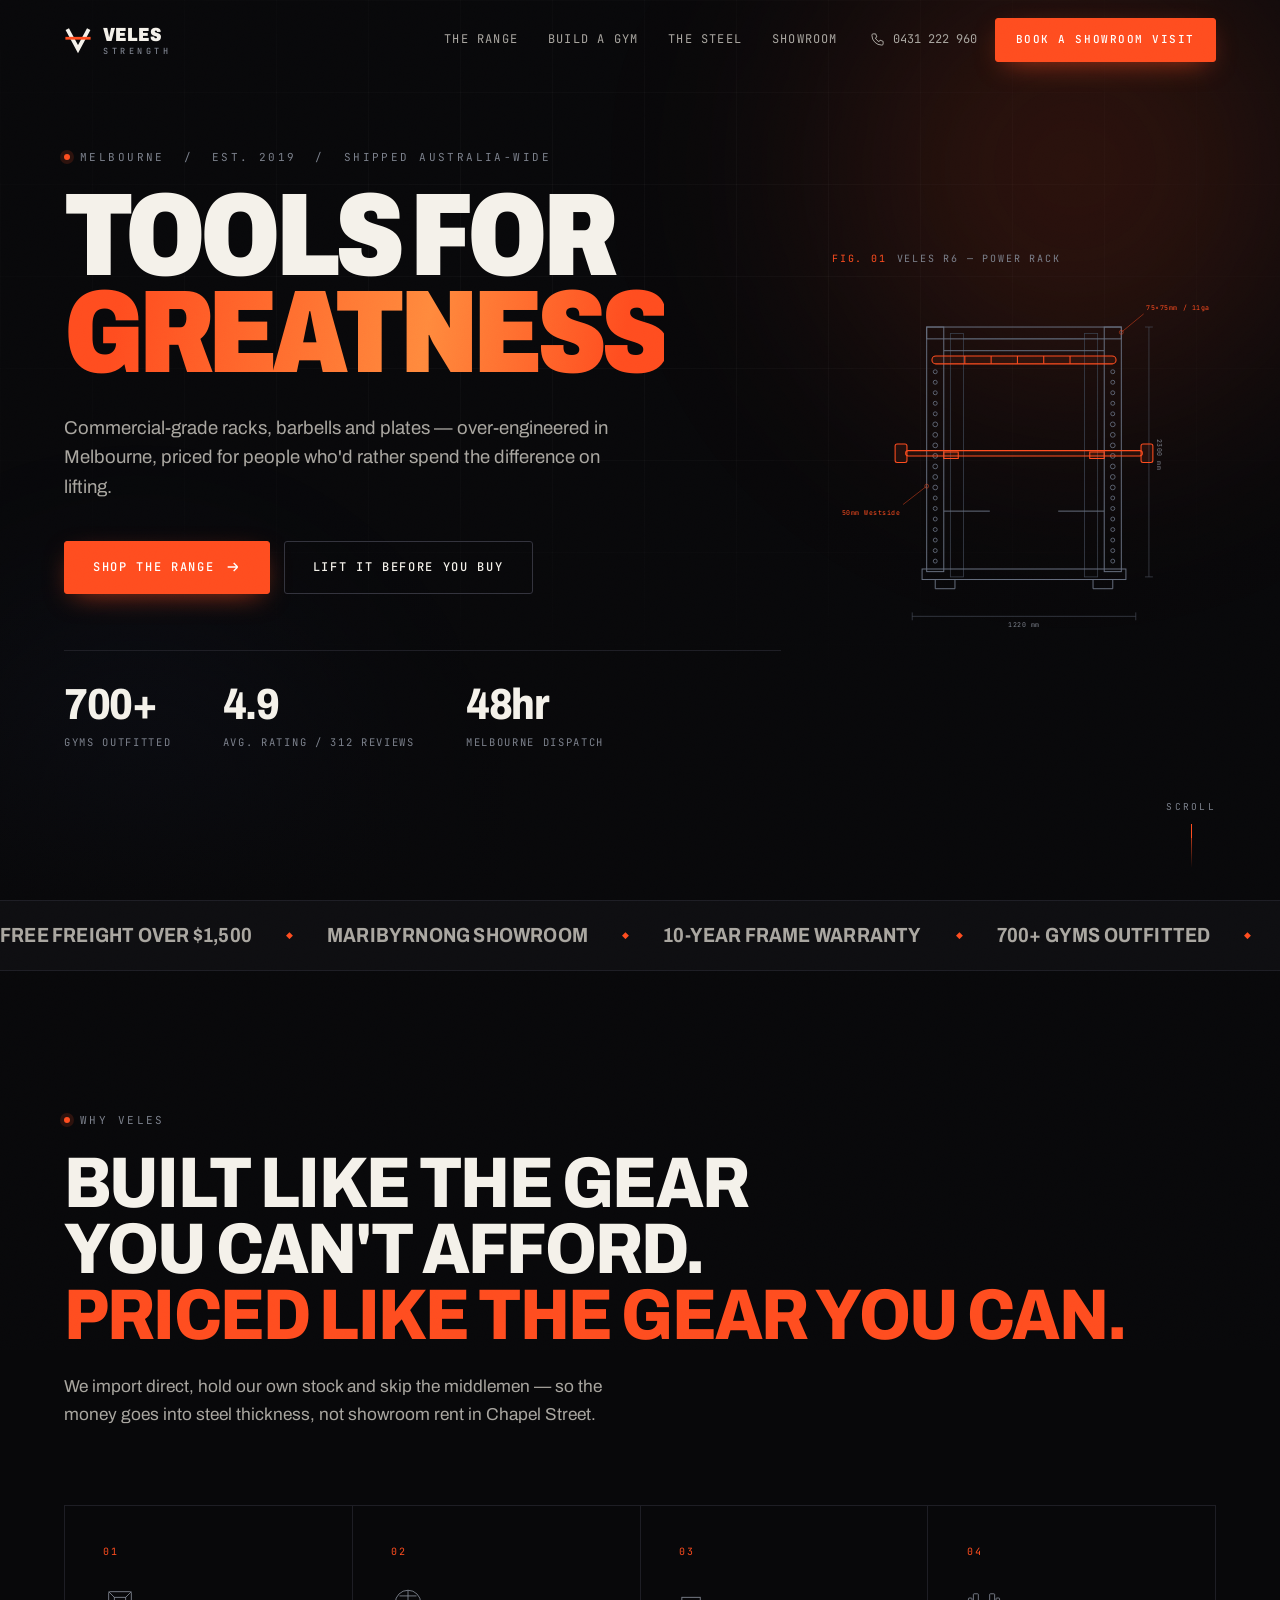
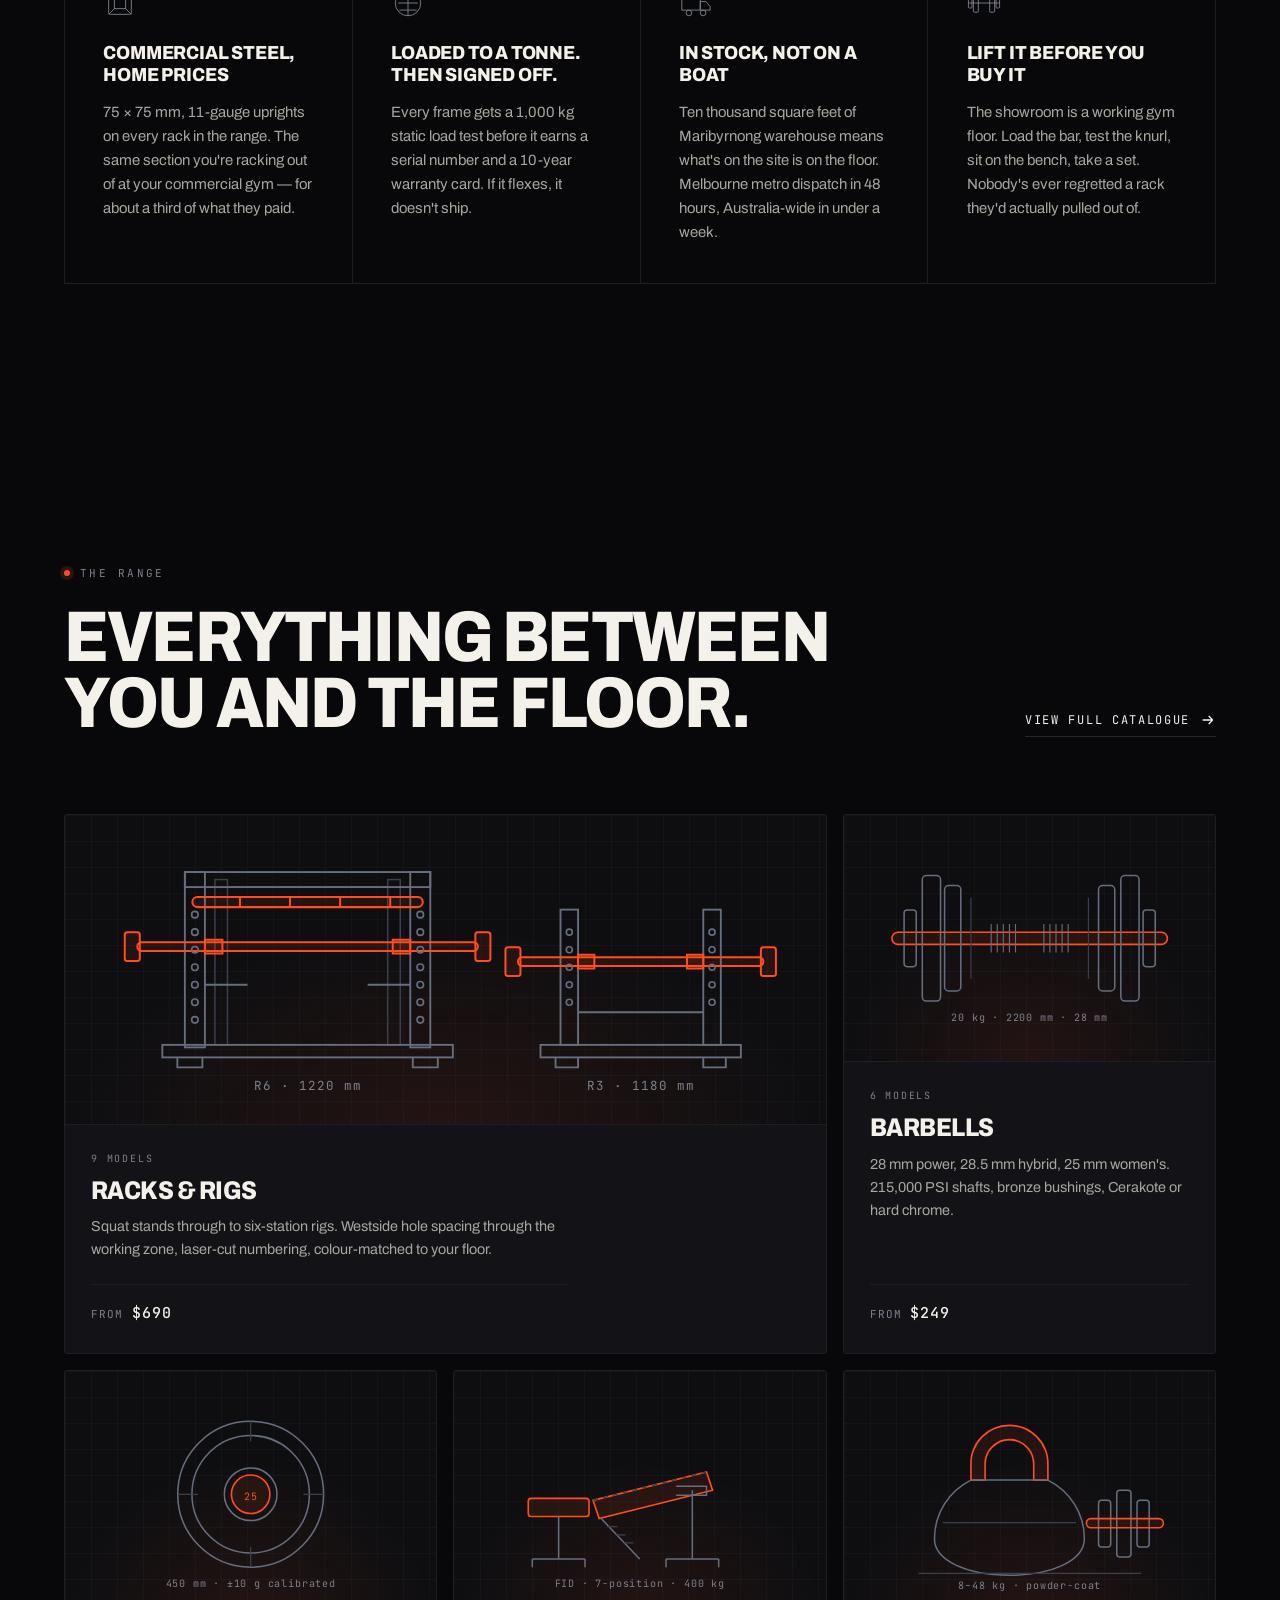
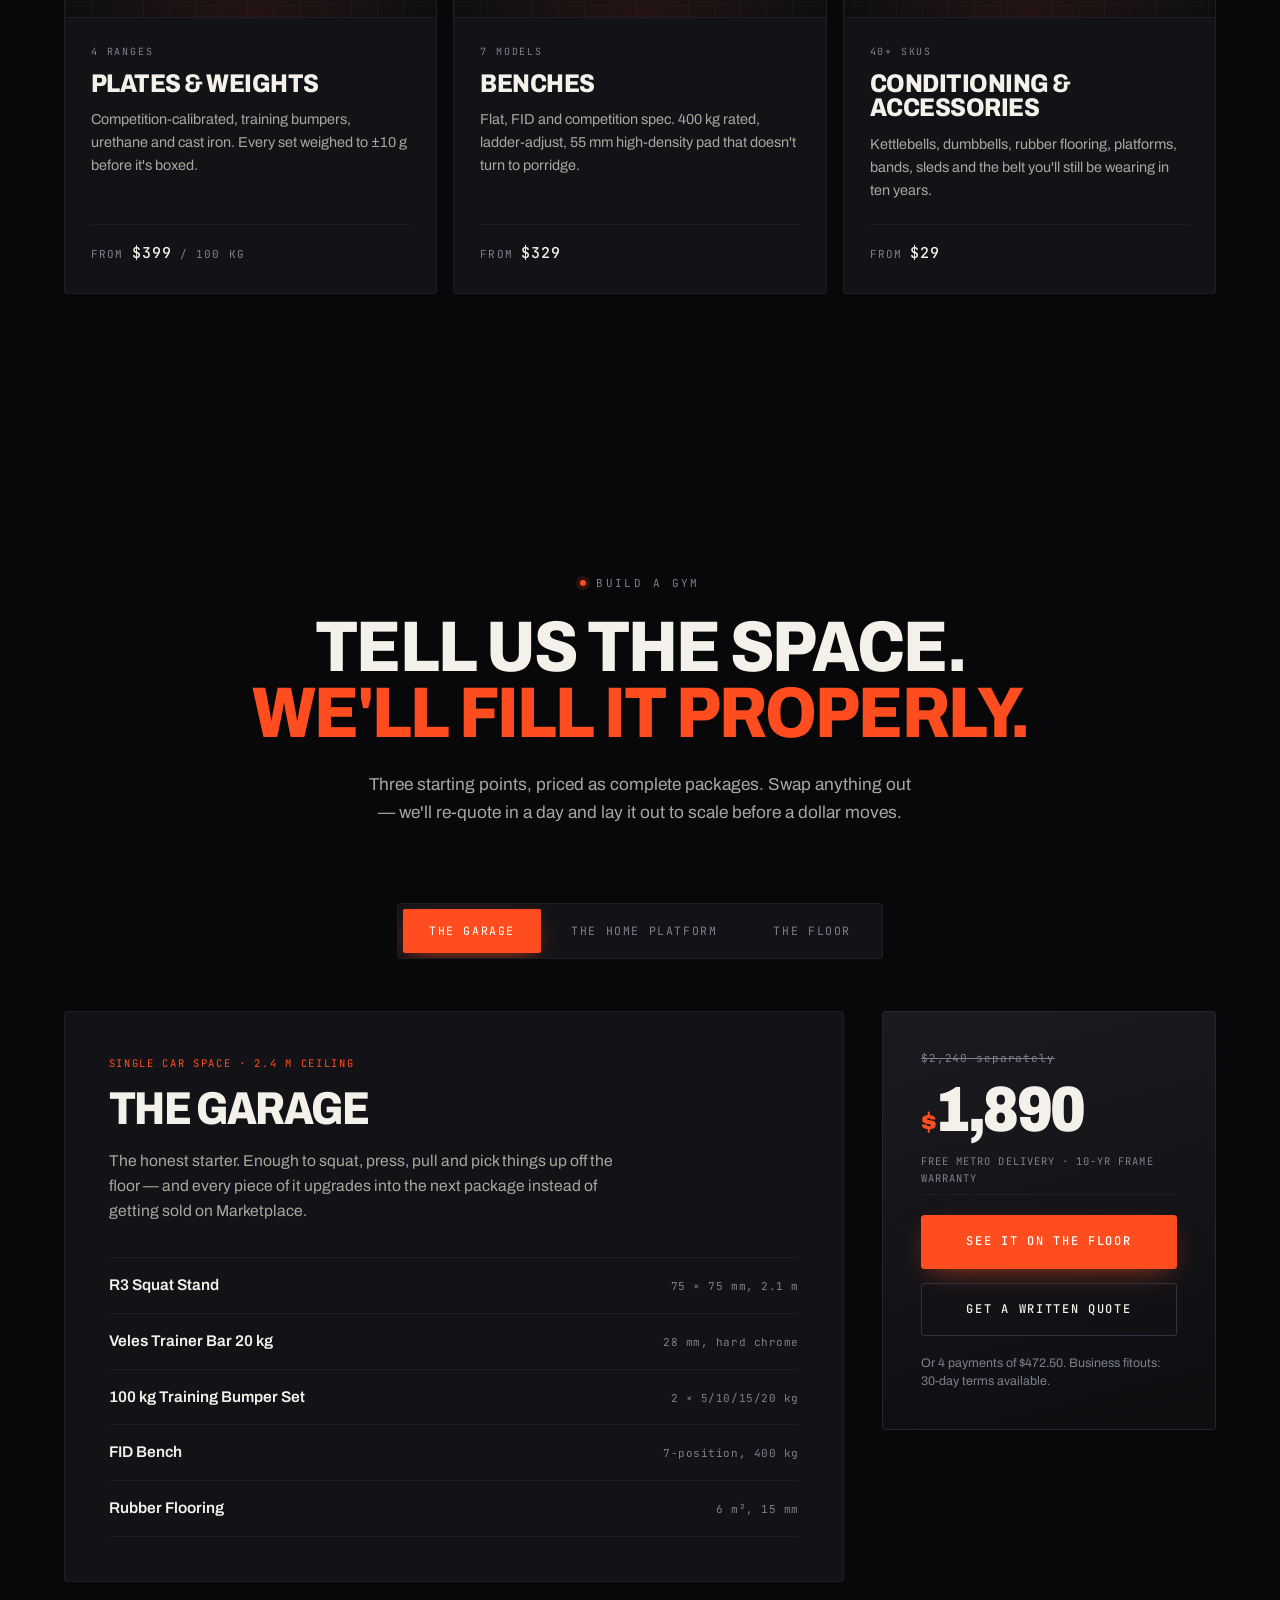
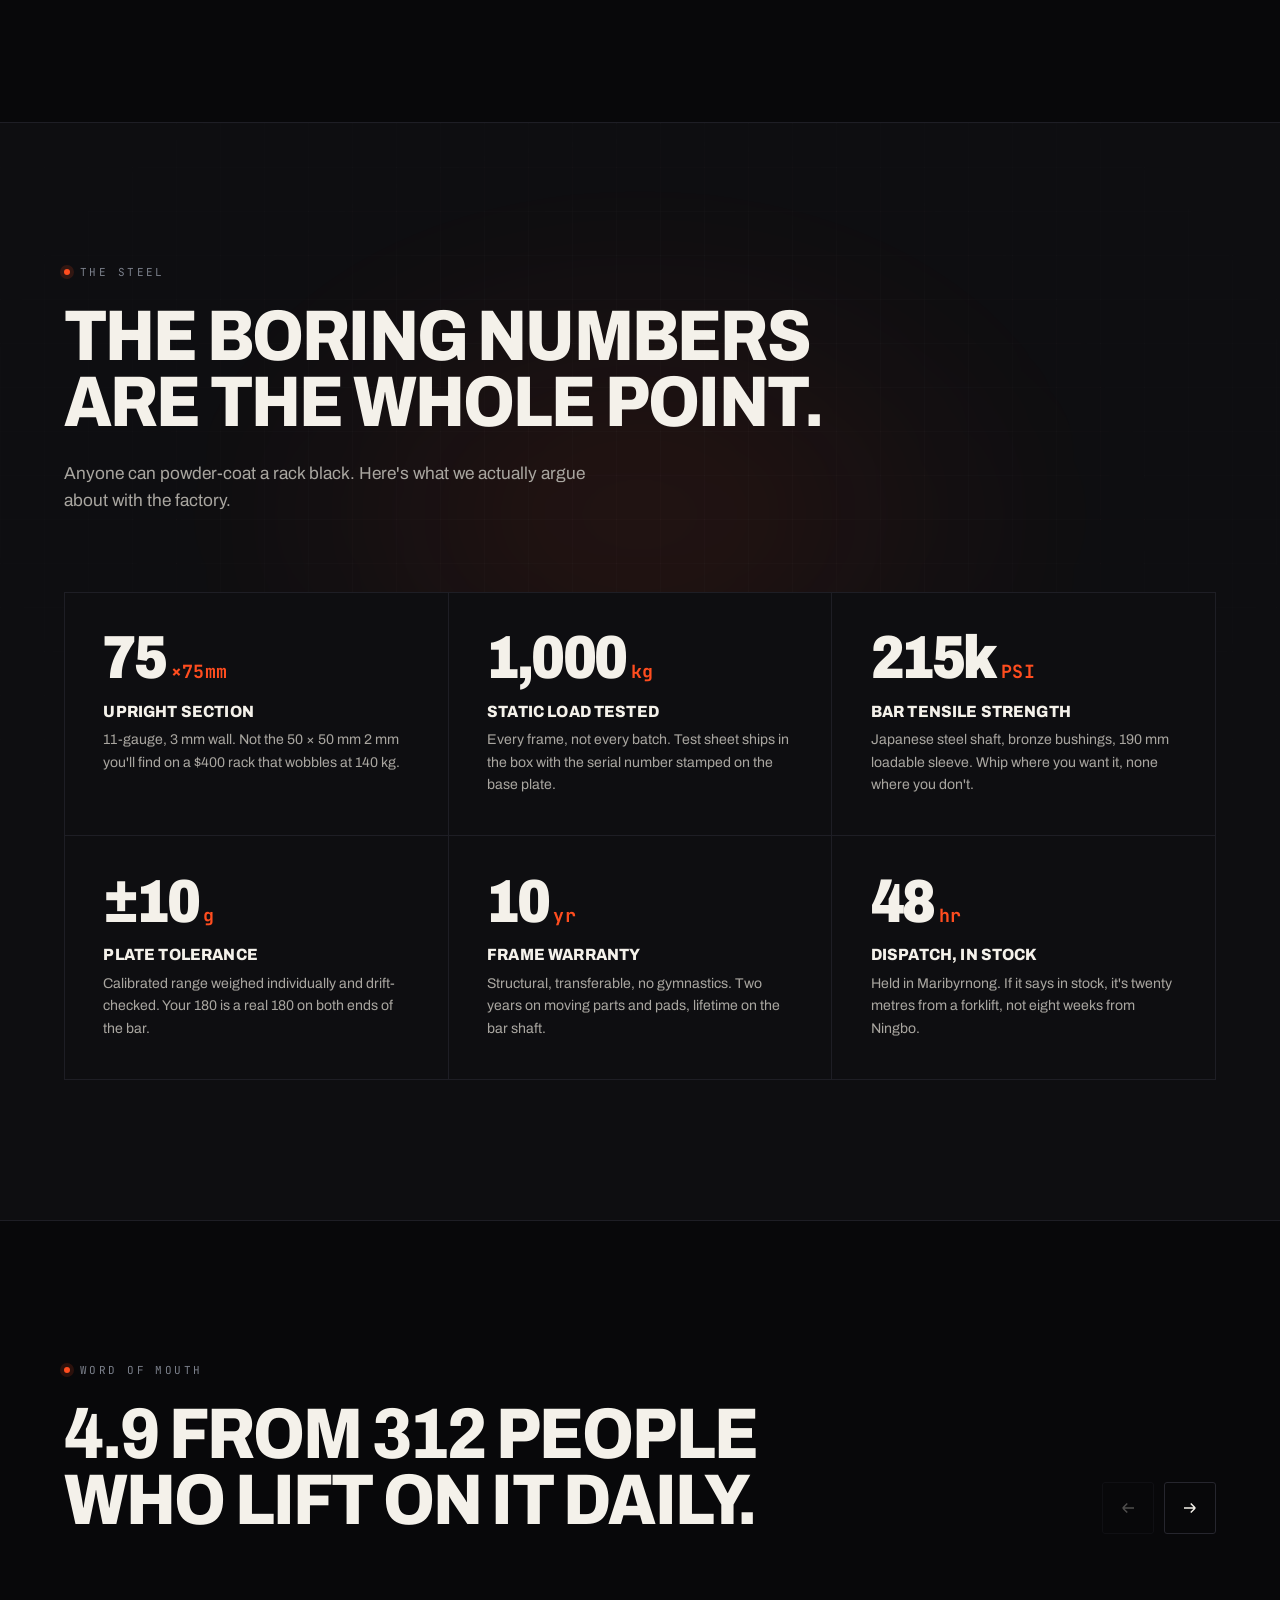
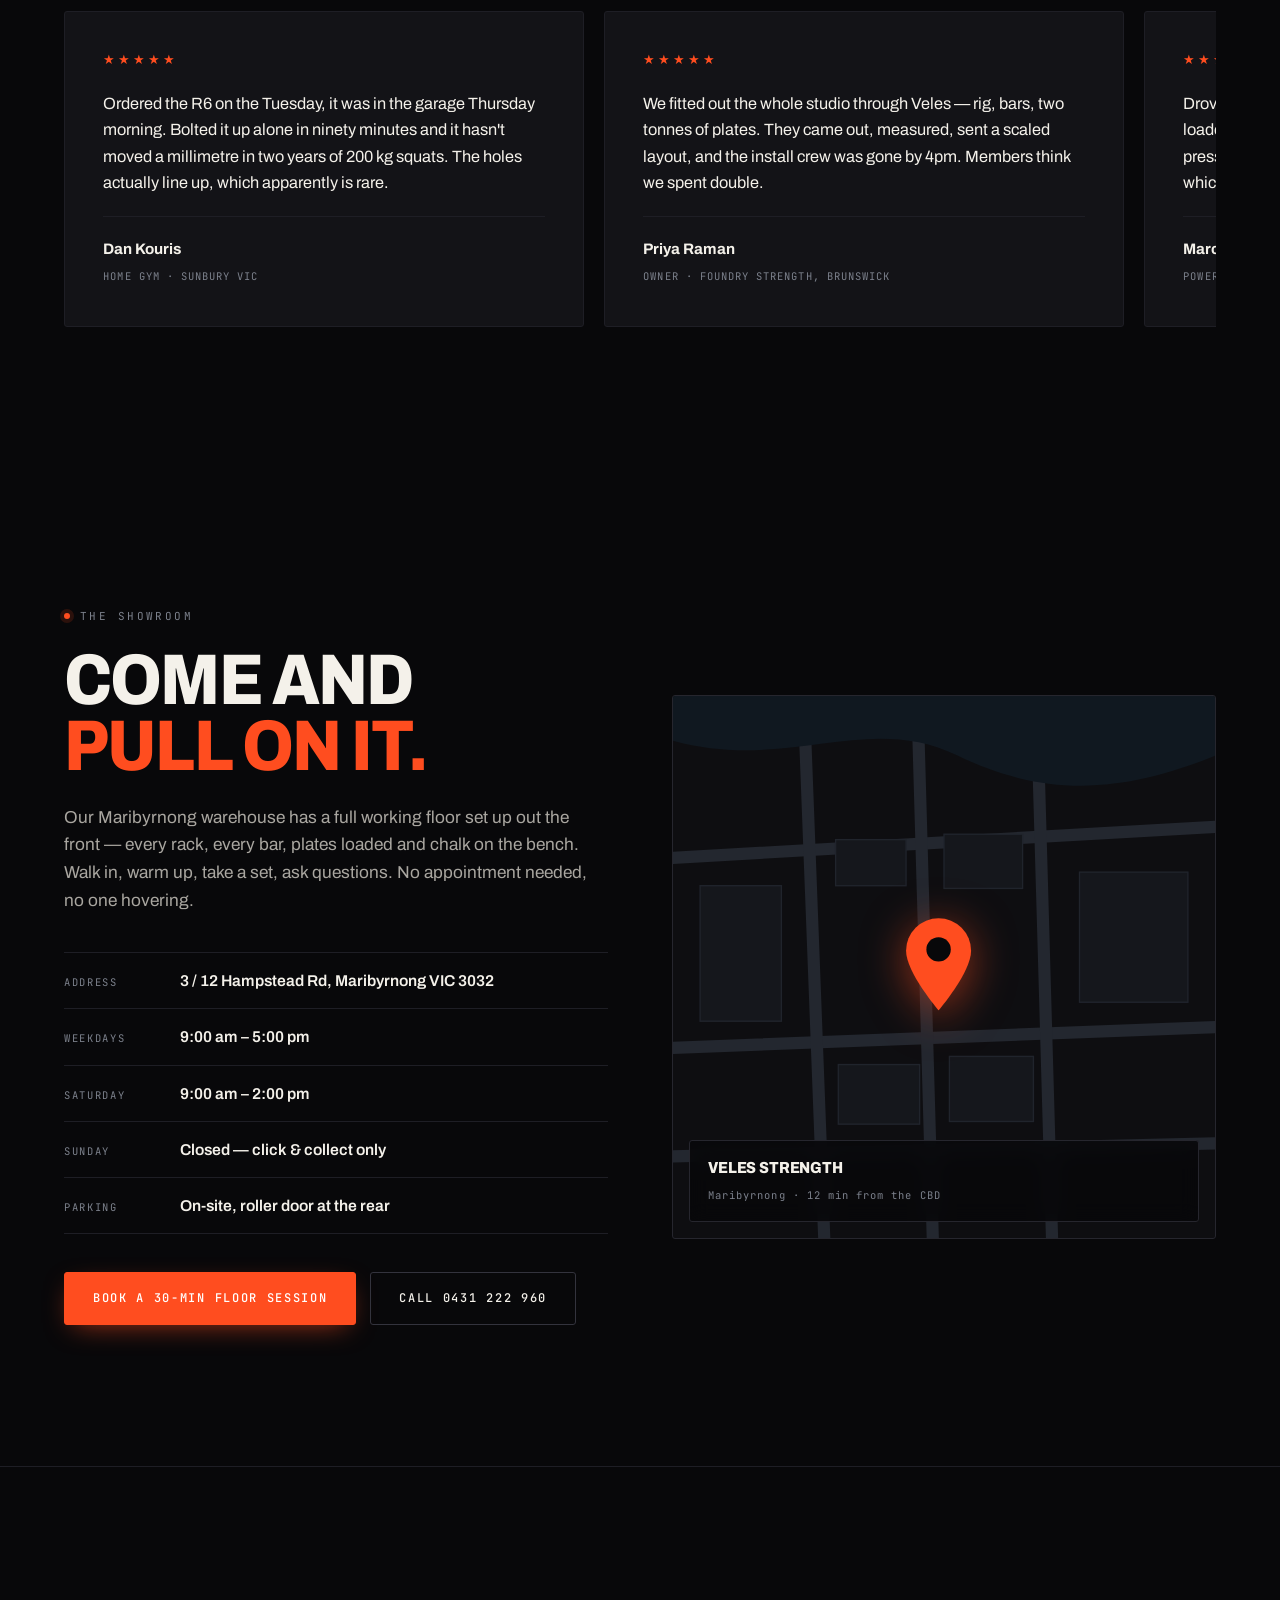
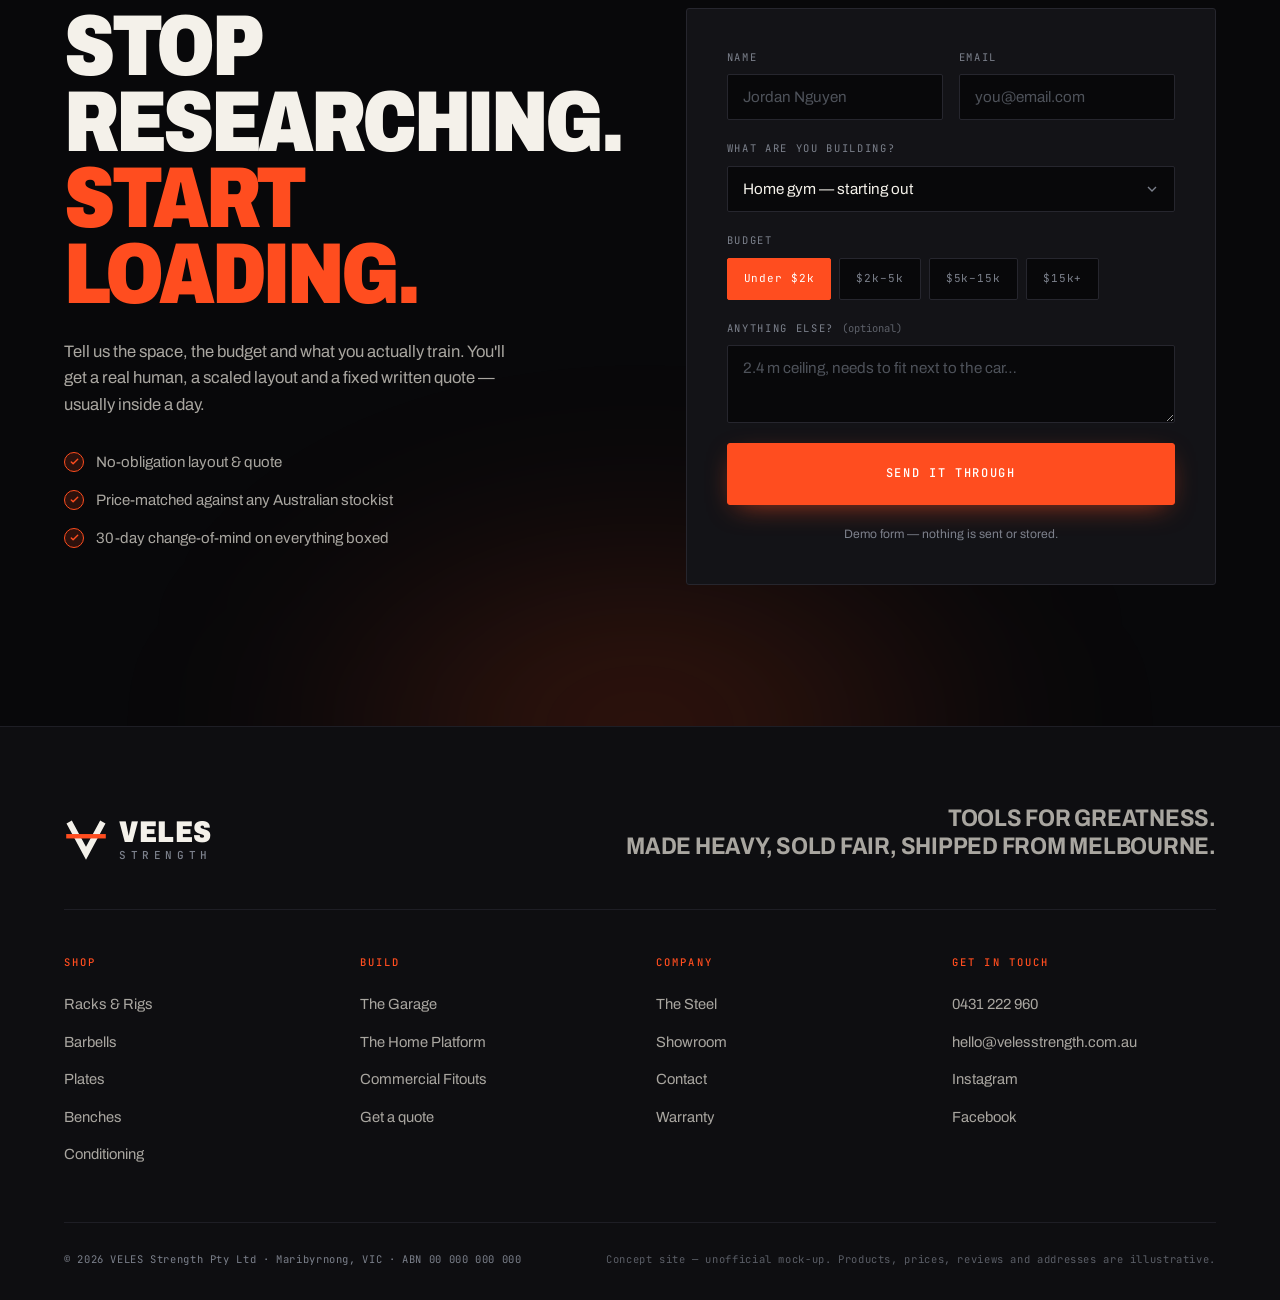
==== veles-strength/index.html @ 039e0a9f "Add VELES Strength concept landing page An unofficial mock site for VELES Strength Melbourne, a gym " ====
<!DOCTYPE html>
<html lang="en-AU">
<head>
<meta charset="UTF-8">
<meta name="viewport" content="width=device-width, initial-scale=1">
<title>VELES Strength — Tools For Greatness | Melbourne Gym Equipment</title>
<meta name="description" content="Commercial-grade racks, barbells, plates and full gym fitouts. Engineered for the long haul, stocked in Melbourne, delivered Australia-wide. Lift it before you buy at our Maribyrnong showroom.">
<meta name="theme-color" content="#08080A">
<link rel="preload" href="fonts/archivo-var-latin.woff2" as="font" type="font/woff2" crossorigin>
<link rel="preload" href="fonts/jetbrainsmono-var-latin.woff2" as="font" type="font/woff2" crossorigin>
<link rel="stylesheet" href="styles.css">
<link rel="icon" href="data:image/svg+xml,<svg xmlns='http://www.w3.org/2000/svg' viewBox='0 0 32 32'><rect width='32' height='32' fill='%2308080A'/><path d='M7 8l9 17 9-17' stroke='%23FF4D1F' stroke-width='4' fill='none' stroke-linecap='square'/></svg>">
</head>
<body>

<div class="grain" aria-hidden="true"></div>

<a class="skip-link" href="#main">Skip to content</a>

<!-- ══════════════════════ NAV ══════════════════════ -->
<header class="nav" id="nav">
  <div class="nav__inner">
    <a class="logo" href="#top" aria-label="VELES Strength home">
      <svg class="logo__mark" viewBox="0 0 40 40" aria-hidden="true">
        <path d="M6 7 L20 33 L34 7" fill="none" stroke="currentColor" stroke-width="5.5" stroke-linecap="square"/>
        <rect x="2" y="15.5" width="36" height="4" fill="var(--ember)"/>
      </svg>
      <span class="logo__type">VELES<em>strength</em></span>
    </a>

    <nav class="nav__links" aria-label="Primary">
      <a href="#range">The Range</a>
      <a href="#build">Build A Gym</a>
      <a href="#craft">The Steel</a>
      <a href="#showroom">Showroom</a>
    </nav>

    <div class="nav__actions">
      <a class="nav__phone" href="tel:+61431222960">
        <svg viewBox="0 0 24 24" aria-hidden="true"><path d="M5 3h4l2 5-2.5 1.5a12 12 0 006 6L16 13l5 2v4a2 2 0 01-2 2A16 16 0 013 5a2 2 0 012-2z" fill="none" stroke="currentColor" stroke-width="1.6"/></svg>
        <span>0431 222 960</span>
      </a>
      <a class="btn btn--ember btn--sm" href="#showroom">Book a showroom visit</a>
      <button class="nav__burger" id="burger" aria-label="Open menu" aria-expanded="false" aria-controls="mobileMenu">
        <span></span><span></span>
      </button>
    </div>
  </div>
</header>

<div class="mobile-menu" id="mobileMenu" hidden>
  <nav aria-label="Mobile">
    <a href="#range"><span>01</span> The Range</a>
    <a href="#build"><span>02</span> Build A Gym</a>
    <a href="#craft"><span>03</span> The Steel</a>
    <a href="#showroom"><span>04</span> Showroom</a>
    <a href="#contact"><span>05</span> Contact</a>
  </nav>
  <div class="mobile-menu__foot">
    <a class="btn btn--ember btn--block" href="#showroom">Book a showroom visit</a>
    <a class="mobile-menu__tel" href="tel:+61431222960">0431 222 960</a>
  </div>
</div>

<main id="main">

<!-- ══════════════════════ HERO ══════════════════════ -->
<section class="hero" id="top">
  <div class="hero__bg" aria-hidden="true">
    <div class="blueprint"></div>
    <div class="glow glow--a"></div>
    <div class="glow glow--b"></div>
  </div>

  <div class="hero__inner">
    <div class="hero__copy">
      <p class="eyebrow reveal" data-d="0">
        <span class="eyebrow__dot"></span>Melbourne &nbsp;/&nbsp; Est. 2019 &nbsp;/&nbsp; Shipped Australia-wide
      </p>

      <h1 class="hero__title">
        <span class="line reveal" data-d="1">Tools for</span>
        <span class="line reveal" data-d="2"><em>greatness</em></span>
      </h1>

      <p class="hero__sub reveal" data-d="3">
        Commercial-grade racks, barbells and plates — over-engineered in Melbourne,
        priced for people who'd rather spend the difference on lifting.
      </p>

      <div class="hero__cta reveal" data-d="4">
        <a class="btn btn--ember" href="#range">
          Shop the range
          <svg viewBox="0 0 24 24" aria-hidden="true"><path d="M4 12h15m0 0l-6-6m6 6l-6 6" fill="none" stroke="currentColor" stroke-width="2"/></svg>
        </a>
        <a class="btn btn--ghost" href="#showroom">Lift it before you buy</a>
      </div>

      <dl class="hero__stats reveal" data-d="5">
        <div><dt data-count="700" data-suffix="+">0</dt><dd>Gyms outfitted</dd></div>
        <div><dt data-count="4.9" data-dec="1">0</dt><dd>Avg. rating / 312 reviews</dd></div>
        <div><dt data-count="48" data-suffix="hr">0</dt><dd>Melbourne dispatch</dd></div>
      </dl>
    </div>

    <!-- Blueprint hero illustration: R6 power rack -->
    <div class="hero__art reveal" data-d="3" aria-hidden="true">
      <div class="hero__art-tag"><span>FIG. 01</span> VELES R6 — POWER RACK</div>
      <svg class="rack-svg" viewBox="-82 -10 584 548" fill="none">
        <g class="bp-dim">
          <path d="M40 500 H380"/><path d="M40 494v12"/><path d="M380 494v12"/>
          <path d="M400 60 V440"/><path d="M394 60h12"/><path d="M394 440h12"/>
        </g>
        <text class="bp-label" x="210" y="516" text-anchor="middle">1220 mm</text>
        <text class="bp-label" x="412" y="254" text-anchor="middle" transform="rotate(90 412 254)">2300 mm</text>

        <!-- rear uprights -->
        <g class="bp-faint">
          <rect x="98" y="70" width="20" height="370"/>
          <rect x="302" y="70" width="20" height="370"/>
          <path d="M118 78 H302"/>
        </g>

        <!-- base -->
        <g class="bp-line">
          <rect x="55" y="428" width="310" height="16"/>
          <path d="M75 444v14H105v-14"/><path d="M315 444v14h30v-14"/>
        </g>

        <!-- front uprights with holes -->
        <g class="bp-line">
          <rect x="62" y="60" width="26" height="372"/>
          <rect x="332" y="60" width="26" height="372"/>
        </g>
        <g class="bp-hole">
          <!-- generated hole columns -->
          <g id="holesL"></g>
          <g id="holesR"></g>
        </g>

        <!-- top crossmembers -->
        <g class="bp-line">
          <rect x="62" y="60" width="296" height="18"/>
          <path d="M88 96 H332"/>
        </g>

        <!-- pull-up bar -->
        <g class="bp-accent">
          <rect x="70" y="104" width="280" height="12" rx="6"/>
          <path d="M120 104v12M160 104v12M200 104v12M240 104v12M280 104v12"/>
        </g>

        <!-- J-cups + barbell -->
        <g class="bp-accent">
          <path d="M88 250h22v10H88z"/><path d="M332 250h-22v10h22z"/>
          <rect x="30" y="248" width="360" height="8" rx="4"/>
          <rect x="14" y="238" width="18" height="28" rx="3"/>
          <rect x="388" y="238" width="18" height="28" rx="3"/>
        </g>

        <!-- safety arms -->
        <g class="bp-line"><path d="M88 340h70M332 340h-70"/></g>

        <!-- callouts -->
        <g class="bp-callout">
          <path d="M358 68 L392 40"/><circle cx="358" cy="68" r="3"/>
          <path d="M62 302 L26 330"/><circle cx="62" cy="302" r="3"/>
        </g>
        <text class="bp-note" x="396" y="34">75×75mm / 11ga</text>
        <text class="bp-note" x="22" y="346" text-anchor="end">50mm Westside</text>
      </svg>
    </div>
  </div>

  <a class="hero__scroll" href="#proof" aria-label="Scroll down">
    <span>Scroll</span>
    <i></i>
  </a>
</section>

<!-- ══════════════════════ MARQUEE ══════════════════════ -->
<div class="marquee" id="proof" aria-hidden="true">
  <div class="marquee__track">
    <span>Free freight over $1,500</span><i>◆</i>
    <span>Maribyrnong showroom</span><i>◆</i>
    <span>10-year frame warranty</span><i>◆</i>
    <span>700+ gyms outfitted</span><i>◆</i>
    <span>Lift it before you buy</span><i>◆</i>
    <span>Free freight over $1,500</span><i>◆</i>
    <span>Maribyrnong showroom</span><i>◆</i>
    <span>10-year frame warranty</span><i>◆</i>
    <span>700+ gyms outfitted</span><i>◆</i>
    <span>Lift it before you buy</span><i>◆</i>
  </div>
</div>

<!-- ══════════════════════ WHY / PILLARS ══════════════════════ -->
<section class="section pillars" id="why">
  <div class="wrap">
    <header class="sec-head">
      <p class="eyebrow reveal"><span class="eyebrow__dot"></span>Why Veles</p>
      <h2 class="sec-title reveal">Built like the gear<br>you can't afford.<br><em>Priced like the gear you can.</em></h2>
      <p class="sec-lede reveal">We import direct, hold our own stock and skip the middlemen — so the money goes into steel thickness, not showroom rent in Chapel Street.</p>
    </header>

    <ol class="pillar-grid">
      <li class="pillar reveal">
        <span class="pillar__no">01</span>
        <svg class="pillar__icon" viewBox="0 0 48 48" aria-hidden="true"><rect x="8" y="8" width="32" height="32" rx="2"/><rect x="16" y="16" width="16" height="16"/><path d="M8 8l8 8M40 8l-8 8M8 40l8-8M40 40l-8-8"/></svg>
        <h3>Commercial steel, home prices</h3>
        <p>75 × 75 mm, 11-gauge uprights on every rack in the range. The same section you're racking out of at your commercial gym — for about a third of what they paid.</p>
      </li>
      <li class="pillar reveal">
        <span class="pillar__no">02</span>
        <svg class="pillar__icon" viewBox="0 0 48 48" aria-hidden="true"><path d="M24 6v36"/><path d="M12 14h24M10 24h28M12 34h24"/><circle cx="24" cy="24" r="18"/></svg>
        <h3>Loaded to a tonne. Then signed off.</h3>
        <p>Every frame gets a 1,000 kg static load test before it earns a serial number and a 10-year warranty card. If it flexes, it doesn't ship.</p>
      </li>
      <li class="pillar reveal">
        <span class="pillar__no">03</span>
        <svg class="pillar__icon" viewBox="0 0 48 48" aria-hidden="true"><rect x="4" y="16" width="26" height="18"/><path d="M30 22h8l6 7v5h-14z"/><circle cx="14" cy="38" r="4"/><circle cx="34" cy="38" r="4"/></svg>
        <h3>In stock, not on a boat</h3>
        <p>Ten thousand square feet of Maribyrnong warehouse means what's on the site is on the floor. Melbourne metro dispatch in 48 hours, Australia-wide in under a week.</p>
      </li>
      <li class="pillar reveal">
        <span class="pillar__no">04</span>
        <svg class="pillar__icon" viewBox="0 0 48 48" aria-hidden="true"><path d="M2 24h44"/><rect x="9" y="11" width="7" height="26" rx="1"/><rect x="32" y="11" width="7" height="26" rx="1"/><rect x="2" y="17" width="5" height="14" rx="1"/><rect x="41" y="17" width="5" height="14" rx="1"/></svg>
        <h3>Lift it before you buy it</h3>
        <p>The showroom is a working gym floor. Load the bar, test the knurl, sit on the bench, take a set. Nobody's ever regretted a rack they'd actually pulled out of.</p>
      </li>
    </ol>
  </div>
</section>

<!-- ══════════════════════ RANGE ══════════════════════ -->
<section class="section range" id="range">
  <div class="wrap">
    <header class="sec-head sec-head--row">
      <div>
        <p class="eyebrow reveal"><span class="eyebrow__dot"></span>The Range</p>
        <h2 class="sec-title reveal">Everything between<br>you and the floor.</h2>
      </div>
      <a class="link-arrow reveal" href="#build">View full catalogue
        <svg viewBox="0 0 24 24" aria-hidden="true"><path d="M4 12h15m0 0l-6-6m6 6l-6 6" fill="none" stroke="currentColor" stroke-width="2"/></svg>
      </a>
    </header>

    <div class="cards">
      <article class="card card--feature reveal">
        <div class="card__art">
          <svg viewBox="0 0 520 212" fill="none" aria-hidden="true">
            <!-- 4-post power rack -->
            <g class="bp-faint"><rect x="76" y="34" width="10" height="132"/><rect x="214" y="34" width="10" height="132"/><path d="M86 40h128"/></g>
            <g class="bp-line">
              <rect x="52" y="28" width="16" height="140"/><rect x="232" y="28" width="16" height="140"/>
              <rect x="52" y="28" width="196" height="12"/>
              <rect x="34" y="166" width="232" height="10"/>
              <path d="M46 176v8h20v-8M234 176v8h20v-8"/>
              <path d="M68 118h34M232 118h-34"/>
            </g>
            <g class="bp-accent">
              <rect x="58" y="48" width="184" height="8" rx="4"/>
              <path d="M96 48v8M136 48v8M176 48v8M216 48v8"/>
              <rect x="14" y="84" width="272" height="7" rx="3.5"/>
              <rect x="4" y="76" width="12" height="23" rx="2"/><rect x="284" y="76" width="12" height="23" rx="2"/>
              <path d="M68 82h14v11H68zM232 82h-14v11h14z"/>
            </g>
            <g class="bp-hole">
              <circle cx="60" cy="62" r="2.6"/><circle cx="60" cy="76" r="2.6"/><circle cx="60" cy="90" r="2.6"/><circle cx="60" cy="104" r="2.6"/><circle cx="60" cy="118" r="2.6"/><circle cx="60" cy="132" r="2.6"/><circle cx="60" cy="146" r="2.6"/>
              <circle cx="240" cy="62" r="2.6"/><circle cx="240" cy="76" r="2.6"/><circle cx="240" cy="90" r="2.6"/><circle cx="240" cy="104" r="2.6"/><circle cx="240" cy="118" r="2.6"/><circle cx="240" cy="132" r="2.6"/><circle cx="240" cy="146" r="2.6"/>
            </g>

            <!-- squat stand -->
            <g class="bp-line">
              <rect x="352" y="58" width="14" height="108"/><rect x="466" y="58" width="14" height="108"/>
              <rect x="336" y="166" width="160" height="10"/>
              <path d="M348 176v8h18v-8M466 176v8h18v-8"/>
              <path d="M366 140h100"/>
            </g>
            <g class="bp-accent">
              <rect x="318" y="96" width="196" height="7" rx="3.5"/>
              <rect x="308" y="88" width="12" height="23" rx="2"/><rect x="512" y="88" width="12" height="23" rx="2"/>
              <path d="M366 94h13v11h-13zM466 94h-13v11h13z"/>
            </g>
            <g class="bp-hole">
              <circle cx="359" cy="76" r="2.4"/><circle cx="359" cy="90" r="2.4"/><circle cx="359" cy="104" r="2.4"/><circle cx="359" cy="118" r="2.4"/><circle cx="359" cy="132" r="2.4"/>
              <circle cx="473" cy="76" r="2.4"/><circle cx="473" cy="90" r="2.4"/><circle cx="473" cy="104" r="2.4"/><circle cx="473" cy="118" r="2.4"/><circle cx="473" cy="132" r="2.4"/>
            </g>

            <text class="bp-label" x="150" y="202" text-anchor="middle">R6 · 1220 mm</text>
            <text class="bp-label" x="416" y="202" text-anchor="middle">R3 · 1180 mm</text>
          </svg>
        </div>
        <div class="card__body">
          <span class="card__count">9 models</span>
          <h3>Racks &amp; Rigs</h3>
          <p>Squat stands through to six-station rigs. Westside hole spacing through the working zone, laser-cut numbering, colour-matched to your floor.</p>
          <span class="card__price">From <b>$690</b></span>
        </div>
      </article>

      <article class="card reveal">
        <div class="card__art">
          <svg viewBox="0 0 300 200" fill="none" aria-hidden="true">
            <g class="bp-accent"><rect x="14" y="94" width="272" height="12" rx="6"/></g>
            <g class="bp-line">
              <rect x="26" y="72" width="12" height="56" rx="3"/><rect x="262" y="72" width="12" height="56" rx="3"/>
              <rect x="44" y="38" width="18" height="124" rx="4"/><rect x="66" y="48" width="16" height="104" rx="4"/>
              <rect x="218" y="48" width="16" height="104" rx="4"/><rect x="240" y="38" width="18" height="124" rx="4"/>
            </g>
            <g class="bp-hatch">
              <path d="M112 86v28M118 86v28M124 86v28M130 86v28M136 86v28"/>
              <path d="M164 86v28M170 86v28M176 86v28M182 86v28M188 86v28"/>
            </g>
            <g class="bp-faint"><path d="M92 60v80M208 60v80"/></g>
            <text class="bp-label" x="150" y="182" text-anchor="middle">20 kg · 2200 mm · 28 mm</text>
          </svg>
        </div>
        <div class="card__body">
          <span class="card__count">6 models</span>
          <h3>Barbells</h3>
          <p>28 mm power, 28.5 mm hybrid, 25 mm women's. 215,000 PSI shafts, bronze bushings, Cerakote or hard chrome.</p>
          <span class="card__price">From <b>$249</b></span>
        </div>
      </article>

      <article class="card reveal">
        <div class="card__art">
          <svg viewBox="0 0 300 200" fill="none" aria-hidden="true">
            <g class="bp-line"><circle cx="150" cy="100" r="72"/><circle cx="150" cy="100" r="58"/><circle cx="150" cy="100" r="26"/></g>
            <g class="bp-accent"><circle cx="150" cy="100" r="19"/></g>
            <g class="bp-faint"><path d="M150 28v20M150 152v20M78 100h20M202 100h20"/></g>
            <text class="bp-note" x="150" y="106" text-anchor="middle">25</text>
            <text class="bp-label" x="150" y="192" text-anchor="middle">450 mm · ±10 g calibrated</text>
          </svg>
        </div>
        <div class="card__body">
          <span class="card__count">4 ranges</span>
          <h3>Plates &amp; Weights</h3>
          <p>Competition-calibrated, training bumpers, urethane and cast iron. Every set weighed to ±10 g before it's boxed.</p>
          <span class="card__price">From <b>$399</b> / 100 kg</span>
        </div>
      </article>

      <article class="card reveal">
        <div class="card__art">
          <svg viewBox="0 0 300 200" fill="none" aria-hidden="true">
            <g class="bp-accent">
              <path d="M104 106 L216 78 L222 96 L110 124 Z"/>
              <rect x="40" y="104" width="60" height="18" rx="3"/>
            </g>
            <g class="bp-line">
              <path d="M70 122v42M202 96v68"/>
              <path d="M44 164h52M176 164h52"/>
              <path d="M44 164v8M96 164v8M176 164v8M228 164v8"/>
              <path d="M112 124 L150 164"/>
              <path d="M186 92h30v9h-30"/>
            </g>
            <g class="bp-faint">
              <path d="M104 106 L216 78" stroke-dasharray="5 5"/>
              <path d="M118 132h10M126 140h10M134 148h10"/>
            </g>
            <text class="bp-label" x="150" y="192" text-anchor="middle">FID · 7-position · 400 kg</text>
          </svg>
        </div>
        <div class="card__body">
          <span class="card__count">7 models</span>
          <h3>Benches</h3>
          <p>Flat, FID and competition spec. 400 kg rated, ladder-adjust, 55 mm high-density pad that doesn't turn to porridge.</p>
          <span class="card__price">From <b>$329</b></span>
        </div>
      </article>

      <article class="card card--ember reveal">
        <div class="card__art">
          <svg viewBox="0 0 300 200" fill="none" aria-hidden="true">
            <!-- kettlebell -->
            <g class="bp-accent">
              <path d="M92 86V70c0-21 17-38 38-38s38 17 38 38v16h-14V70c0-13-11-24-24-24s-24 11-24 24v16Z"/>
            </g>
            <g class="bp-line">
              <path d="M92 86c-22 11-36 33-36 58 0 22 33 36 74 36s74-14 74-36c0-25-14-47-36-58Z"/>
            </g>
            <g class="bp-faint"><path d="M64 128h132"/></g>
            <!-- dumbbell -->
            <g class="bp-line">
              <rect x="218" y="106" width="12" height="46" rx="3"/>
              <rect x="236" y="96" width="14" height="66" rx="3"/>
              <rect x="256" y="106" width="12" height="46" rx="3"/>
            </g>
            <g class="bp-accent"><rect x="206" y="124" width="76" height="9" rx="4.5"/></g>
            <g class="bp-faint"><path d="M40 178h220"/></g>
            <text class="bp-label" x="150" y="194" text-anchor="middle">8–48 kg · powder-coat</text>
          </svg>
        </div>
        <div class="card__body">
          <span class="card__count">40+ SKUs</span>
          <h3>Conditioning &amp; Accessories</h3>
          <p>Kettlebells, dumbbells, rubber flooring, platforms, bands, sleds and the belt you'll still be wearing in ten years.</p>
          <span class="card__price">From <b>$29</b></span>
        </div>
      </article>
    </div>
  </div>
</section>

<!-- ══════════════════════ BUILD A GYM ══════════════════════ -->
<section class="section build" id="build">
  <div class="wrap">
    <header class="sec-head sec-head--center">
      <p class="eyebrow reveal"><span class="eyebrow__dot"></span>Build a gym</p>
      <h2 class="sec-title reveal">Tell us the space.<br><em>We'll fill it properly.</em></h2>
      <p class="sec-lede reveal">Three starting points, priced as complete packages. Swap anything out — we'll re-quote in a day and lay it out to scale before a dollar moves.</p>
    </header>

    <div class="tabs reveal" role="tablist" aria-label="Gym packages">
      <button class="tab is-active" role="tab" aria-selected="true" aria-controls="p1" id="t1">The Garage</button>
      <button class="tab" role="tab" aria-selected="false" aria-controls="p2" id="t2">The Home Platform</button>
      <button class="tab" role="tab" aria-selected="false" aria-controls="p3" id="t3">The Floor</button>
      <span class="tab__glider" id="glider" aria-hidden="true"></span>
    </div>

    <div class="panels">
      <div class="panel is-active" role="tabpanel" id="p1" aria-labelledby="t1">
        <div class="panel__main">
          <span class="panel__tag">Single car space · 2.4 m ceiling</span>
          <h3>The Garage</h3>
          <p>The honest starter. Enough to squat, press, pull and pick things up off the floor — and every piece of it upgrades into the next package instead of getting sold on Marketplace.</p>
          <ul class="spec-list">
            <li><span>R3 Squat Stand</span><b>75 × 75 mm, 2.1 m</b></li>
            <li><span>Veles Trainer Bar 20 kg</span><b>28 mm, hard chrome</b></li>
            <li><span>100 kg Training Bumper Set</span><b>2 × 5/10/15/20 kg</b></li>
            <li><span>FID Bench</span><b>7-position, 400 kg</b></li>
            <li><span>Rubber Flooring</span><b>6 m², 15 mm</b></li>
          </ul>
        </div>
        <aside class="panel__price">
          <span class="panel__was">$2,240 separately</span>
          <span class="panel__amt"><i>$</i>1,890</span>
          <span class="panel__note">Free metro delivery · 10-yr frame warranty</span>
          <a class="btn btn--ember btn--block" href="#showroom">See it on the floor</a>
          <a class="btn btn--ghost btn--block" href="#contact">Get a written quote</a>
          <p class="panel__fine">Or 4 payments of $472.50. Business fitouts: 30-day terms available.</p>
        </aside>
      </div>

      <div class="panel" role="tabpanel" id="p2" aria-labelledby="t2" hidden>
        <div class="panel__main">
          <span class="panel__tag">Double garage / spare room · 2.6 m ceiling</span>
          <h3>The Home Platform</h3>
          <p>Our most-shipped build, and the one most people should have bought the first time. Full cage, calibrated plates, and a platform so the neighbours keep speaking to you.</p>
          <ul class="spec-list">
            <li><span>R6 Power Rack</span><b>4-post, 2.3 m, pull-up bar</b></li>
            <li><span>Veles Beast Bar 20 kg</span><b>215k PSI, Cerakote</b></li>
            <li><span>150 kg Calibrated Bumpers</span><b>±10 g tolerance</b></li>
            <li><span>Competition Bench</span><b>IPF-spec pad + feet</b></li>
            <li><span>Lifting Platform</span><b>2.4 × 2.4 m, oak inlay</b></li>
            <li><span>Landmine + Dip Attachment</span><b>Colour-matched</b></li>
          </ul>
        </div>
        <aside class="panel__price">
          <span class="panel__was">$4,180 separately</span>
          <span class="panel__amt"><i>$</i>3,450</span>
          <span class="panel__note">Free national freight · Install available</span>
          <a class="btn btn--ember btn--block" href="#showroom">See it on the floor</a>
          <a class="btn btn--ghost btn--block" href="#contact">Get a written quote</a>
          <p class="panel__fine">Most popular build — 38% of orders in the last quarter.</p>
        </aside>
      </div>

      <div class="panel" role="tabpanel" id="p3" aria-labelledby="t3" hidden>
        <div class="panel__main">
          <span class="panel__tag">Commercial · PT studio, club or facility</span>
          <h3>The Floor</h3>
          <p>We've fitted out 42 commercial rooms across Victoria — CrossFit boxes, strength studios, footy clubs and one very good pub gym. Scaled layout, install crew, compliance docs, the lot.</p>
          <ul class="spec-list">
            <li><span>6-Station Modular Rig</span><b>Custom span &amp; branding</b></li>
            <li><span>8 × Barbell Sets</span><b>Mixed power &amp; hybrid</b></li>
            <li><span>2 Tonnes of Plates</span><b>Bumper + calibrated</b></li>
            <li><span>Benches, DBs, KBs</span><b>Spec'd to headcount</b></li>
            <li><span>Flooring &amp; Platforms</span><b>Supplied + laid</b></li>
            <li><span>Layout, Install &amp; Sign-off</span><b>CAD plan, 2-week lead</b></li>
          </ul>
        </div>
        <aside class="panel__price">
          <span class="panel__was">Quoted per room</span>
          <span class="panel__amt"><i>from&nbsp;$</i>24k</span>
          <span class="panel__note">Site visit · CAD layout · Install crew</span>
          <a class="btn btn--ember btn--block" href="#contact">Book a site visit</a>
          <a class="btn btn--ghost btn--block" href="#showroom">Walk our showroom first</a>
          <p class="panel__fine">Leasing and 30-day trade terms available on approval.</p>
        </aside>
      </div>
    </div>
  </div>
</section>

<!-- ══════════════════════ CRAFT / SPEC ══════════════════════ -->
<section class="section craft" id="craft">
  <div class="craft__bg" aria-hidden="true"><div class="blueprint blueprint--dense"></div><div class="glow glow--c"></div></div>
  <div class="wrap">
    <header class="sec-head">
      <p class="eyebrow reveal"><span class="eyebrow__dot"></span>The Steel</p>
      <h2 class="sec-title reveal">The boring numbers<br>are the whole point.</h2>
      <p class="sec-lede reveal">Anyone can powder-coat a rack black. Here's what we actually argue about with the factory.</p>
    </header>

    <div class="specs">
      <div class="spec reveal">
        <b class="spec__val">75<i>×75mm</i></b>
        <h4>Upright section</h4>
        <p>11-gauge, 3 mm wall. Not the 50 × 50 mm 2 mm you'll find on a $400 rack that wobbles at 140 kg.</p>
      </div>
      <div class="spec reveal">
        <b class="spec__val">1,000<i>kg</i></b>
        <h4>Static load tested</h4>
        <p>Every frame, not every batch. Test sheet ships in the box with the serial number stamped on the base plate.</p>
      </div>
      <div class="spec reveal">
        <b class="spec__val">215k<i>PSI</i></b>
        <h4>Bar tensile strength</h4>
        <p>Japanese steel shaft, bronze bushings, 190 mm loadable sleeve. Whip where you want it, none where you don't.</p>
      </div>
      <div class="spec reveal">
        <b class="spec__val">±10<i>g</i></b>
        <h4>Plate tolerance</h4>
        <p>Calibrated range weighed individually and drift-checked. Your 180 is a real 180 on both ends of the bar.</p>
      </div>
      <div class="spec reveal">
        <b class="spec__val">10<i>yr</i></b>
        <h4>Frame warranty</h4>
        <p>Structural, transferable, no gymnastics. Two years on moving parts and pads, lifetime on the bar shaft.</p>
      </div>
      <div class="spec reveal">
        <b class="spec__val">48<i>hr</i></b>
        <h4>Dispatch, in stock</h4>
        <p>Held in Maribyrnong. If it says in stock, it's twenty metres from a forklift, not eight weeks from Ningbo.</p>
      </div>
    </div>
  </div>
</section>

<!-- ══════════════════════ TESTIMONIALS ══════════════════════ -->
<section class="section quotes">
  <div class="wrap">
    <header class="sec-head sec-head--row">
      <div>
        <p class="eyebrow reveal"><span class="eyebrow__dot"></span>Word of mouth</p>
        <h2 class="sec-title reveal">4.9 from 312 people<br>who lift on it daily.</h2>
      </div>
      <div class="quotes__nav reveal">
        <button class="qbtn" id="qPrev" aria-label="Previous review"><svg viewBox="0 0 24 24"><path d="M20 12H5m0 0l6-6m-6 6l6 6" fill="none" stroke="currentColor" stroke-width="2"/></svg></button>
        <button class="qbtn" id="qNext" aria-label="Next review"><svg viewBox="0 0 24 24"><path d="M4 12h15m0 0l-6-6m6 6l-6 6" fill="none" stroke="currentColor" stroke-width="2"/></svg></button>
      </div>
    </header>

    <div class="quotes__viewport">
      <ul class="quotes__track" id="qTrack">
        <li class="quote">
          <div class="stars" aria-label="5 out of 5">★★★★★</div>
          <blockquote>Ordered the R6 on the Tuesday, it was in the garage Thursday morning. Bolted it up alone in ninety minutes and it hasn't moved a millimetre in two years of 200 kg squats. The holes actually line up, which apparently is rare.</blockquote>
          <footer><b>Dan Kouris</b><span>Home gym · Sunbury VIC</span></footer>
        </li>
        <li class="quote">
          <div class="stars" aria-label="5 out of 5">★★★★★</div>
          <blockquote>We fitted out the whole studio through Veles — rig, bars, two tonnes of plates. They came out, measured, sent a scaled layout, and the install crew was gone by 4pm. Members think we spent double.</blockquote>
          <footer><b>Priya Raman</b><span>Owner · Foundry Strength, Brunswick</span></footer>
        </li>
        <li class="quote">
          <div class="stars" aria-label="5 out of 5">★★★★★</div>
          <blockquote>Drove out to the warehouse unsure between two bars. They loaded both up and let me pull for twenty minutes. No pressure, no upsell, just a bloke who clearly lifts telling me which one I'd actually like. Bought the cheaper one.</blockquote>
          <footer><b>Marcus Whitely</b><span>Powerlifter · Footscray</span></footer>
        </li>
        <li class="quote">
          <div class="stars" aria-label="5 out of 5">★★★★★</div>
          <blockquote>Club had a $30k budget and a hall with terrible dimensions. Veles worked around the pillars, kept us under budget and threw in the flooring offcuts for the changerooms. Fourth season on it, still tight.</blockquote>
          <footer><b>Sam Ellison</b><span>Strength &amp; Conditioning · Werribee FC</span></footer>
        </li>
      </ul>
    </div>
  </div>
</section>

<!-- ══════════════════════ SHOWROOM ══════════════════════ -->
<section class="section showroom" id="showroom">
  <div class="wrap">
    <div class="showroom__grid">
      <div class="showroom__copy">
        <p class="eyebrow reveal"><span class="eyebrow__dot"></span>The Showroom</p>
        <h2 class="sec-title reveal">Come and<br><em>pull on it.</em></h2>
        <p class="sec-lede reveal">Our Maribyrnong warehouse has a full working floor set up out the front — every rack, every bar, plates loaded and chalk on the bench. Walk in, warm up, take a set, ask questions. No appointment needed, no one hovering.</p>

        <ul class="showroom__facts reveal">
          <li><span>Address</span><b>3 / 12 Hampstead Rd, Maribyrnong VIC 3032</b></li>
          <li><span>Weekdays</span><b>9:00 am – 5:00 pm</b></li>
          <li><span>Saturday</span><b>9:00 am – 2:00 pm</b></li>
          <li><span>Sunday</span><b>Closed — click &amp; collect only</b></li>
          <li><span>Parking</span><b>On-site, roller door at the rear</b></li>
        </ul>

        <div class="showroom__cta reveal">
          <a class="btn btn--ember" href="#contact">Book a 30-min floor session</a>
          <a class="btn btn--ghost" href="tel:+61431222960">Call 0431 222 960</a>
        </div>
      </div>

      <div class="showroom__map reveal" aria-hidden="true">
        <div class="map">
          <svg viewBox="0 0 400 400" fill="none">
            <g class="map__roads">
              <path d="M-10 120 L410 96"/><path d="M-10 260 L410 244"/>
              <path d="M96 -10 L112 410"/><path d="M268 -10 L280 410"/>
              <path d="M-10 340 L410 330"/><path d="M180 -10 L192 410"/>
            </g>
            <g class="map__blocks">
              <rect x="120" y="106" width="52" height="34"/><rect x="200" y="102" width="58" height="40"/>
              <rect x="122" y="272" width="60" height="44"/><rect x="204" y="266" width="62" height="48"/>
              <rect x="20" y="140" width="60" height="100"/><rect x="300" y="130" width="80" height="96"/>
            </g>
            <g class="map__water"><path d="M-10 30 C 80 60, 140 10, 210 44 S 340 70, 410 40 L410 -10 L-10 -10 Z"/></g>
            <circle class="map__pulse" cx="196" cy="196" r="46"/>
            <circle class="map__pulse map__pulse--2" cx="196" cy="196" r="46"/>
            <g class="map__pin">
              <path d="M196 232c0 0-24-28-24-44a24 24 0 1 1 48 0c0 16-24 44-24 44Z"/>
              <circle cx="196" cy="187" r="9"/>
            </g>
          </svg>
          <div class="map__chip"><b>VELES Strength</b><span>Maribyrnong · 12 min from the CBD</span></div>
        </div>
      </div>
    </div>
  </div>
</section>

<!-- ══════════════════════ CTA / CONTACT ══════════════════════ -->
<section class="section cta" id="contact">
  <div class="cta__bg" aria-hidden="true"><div class="glow glow--d"></div></div>
  <div class="wrap">
    <div class="cta__grid">
      <div class="cta__copy">
        <h2 class="cta__title reveal">Stop researching.<br><em>Start loading.</em></h2>
        <p class="reveal">Tell us the space, the budget and what you actually train. You'll get a real human, a scaled layout and a fixed written quote — usually inside a day.</p>
        <ul class="cta__ticks reveal">
          <li>No-obligation layout &amp; quote</li>
          <li>Price-matched against any Australian stockist</li>
          <li>30-day change-of-mind on everything boxed</li>
        </ul>
      </div>

      <form class="form reveal" id="quoteForm" novalidate>
        <div class="form__row">
          <label>
            <span>Name</span>
            <input type="text" name="name" placeholder="Jordan Nguyen" required>
          </label>
          <label>
            <span>Email</span>
            <input type="email" name="email" placeholder="you@email.com" required>
          </label>
        </div>
        <label>
          <span>What are you building?</span>
          <select name="type">
            <option>Home gym — starting out</option>
            <option>Home gym — upgrading</option>
            <option>PT studio</option>
            <option>Commercial gym / club fitout</option>
            <option>Just after one piece</option>
          </select>
        </label>
        <label>
          <span>Budget</span>
          <div class="chips" role="group" aria-label="Budget">
            <button type="button" class="chip is-active">Under $2k</button>
            <button type="button" class="chip">$2k–5k</button>
            <button type="button" class="chip">$5k–15k</button>
            <button type="button" class="chip">$15k+</button>
          </div>
        </label>
        <label>
          <span>Anything else? <i>(optional)</i></span>
          <textarea name="notes" rows="3" placeholder="2.4 m ceiling, needs to fit next to the car…"></textarea>
        </label>
        <button class="btn btn--ember btn--block btn--lg" type="submit">Send it through</button>
        <p class="form__fine">Demo form — nothing is sent or stored.</p>
        <p class="form__done" id="formDone" hidden>Nice one. We'd normally be back to you within the day.</p>
      </form>
    </div>
  </div>
</section>

</main>

<!-- ══════════════════════ FOOTER ══════════════════════ -->
<footer class="footer">
  <div class="wrap">
    <div class="footer__top">
      <a class="logo logo--lg" href="#top" aria-label="VELES Strength home">
        <svg class="logo__mark" viewBox="0 0 40 40" aria-hidden="true">
          <path d="M6 7 L20 33 L34 7" fill="none" stroke="currentColor" stroke-width="5.5" stroke-linecap="square"/>
          <rect x="2" y="15.5" width="36" height="4" fill="var(--ember)"/>
        </svg>
        <span class="logo__type">VELES<em>strength</em></span>
      </a>
      <p class="footer__tag">Tools for greatness.<br>Made heavy, sold fair, shipped from Melbourne.</p>
    </div>

    <div class="footer__cols">
      <div>
        <h5>Shop</h5>
        <a href="#range">Racks &amp; Rigs</a><a href="#range">Barbells</a><a href="#range">Plates</a>
        <a href="#range">Benches</a><a href="#range">Conditioning</a>
      </div>
      <div>
        <h5>Build</h5>
        <a href="#build">The Garage</a><a href="#build">The Home Platform</a><a href="#build">Commercial Fitouts</a>
        <a href="#contact">Get a quote</a>
      </div>
      <div>
        <h5>Company</h5>
        <a href="#craft">The Steel</a><a href="#showroom">Showroom</a><a href="#contact">Contact</a>
        <a href="#why">Warranty</a>
      </div>
      <div>
        <h5>Get in touch</h5>
        <a href="tel:+61431222960">0431 222 960</a>
        <a href="mailto:hello@velesstrength.com.au">hello@velesstrength.com.au</a>
        <a href="https://www.instagram.com/velesstrength/" target="_blank" rel="noopener">Instagram</a>
        <a href="https://www.facebook.com/VelesStrength/" target="_blank" rel="noopener">Facebook</a>
      </div>
    </div>

    <div class="footer__bar">
      <p>© 2026 VELES Strength Pty Ltd · Maribyrnong, VIC · ABN 00 000 000 000</p>
      <p class="footer__disclaimer">Concept site — unofficial mock-up. Products, prices, reviews and addresses are illustrative.</p>
    </div>
  </div>
</footer>

<script src="main.js"></script>
</body>
</html>
---- veles-strength/styles.css ----
/* ═══════════════════════════════════════════════════════════
   VELES STRENGTH — concept site
   Art direction: technical blueprint on forged black, ember accent.
   ═══════════════════════════════════════════════════════════ */

/* ── Fonts (self-hosted, latin subset) ───────────────────── */
@font-face{
  font-family:'Archivo';
  src:url('fonts/archivo-var-latin.woff2') format('woff2');
  font-weight:400 900; font-stretch:62% 125%; font-style:normal; font-display:swap;
}
@font-face{
  font-family:'JetBrains Mono';
  src:url('fonts/jetbrainsmono-var-latin.woff2') format('woff2');
  font-weight:400 700; font-style:normal; font-display:swap;
}

/* ── Tokens ──────────────────────────────────────────────── */
:root{
  --ink:        #08080A;
  --ink-2:      #0E0E11;
  --surface:    #131317;
  --surface-2:  #1A1A20;
  --line:       #26262E;
  --line-soft:  #1E1E25;

  --bone:       #F4F1EA;
  --bone-dim:   #A9A6A0;
  --steel:      #7C818C;
  --steel-dim:  #55596180;

  --ember:      #FF4D1F;
  --ember-2:    #FF8A3D;
  --ember-dim:  #FF4D1F26;

  --radius:     3px;
  --wrap:       1280px;
  --gut:        clamp(20px, 5vw, 64px);

  --ease:       cubic-bezier(.22,.61,.36,1);
  --ease-out:   cubic-bezier(.16,1,.3,1);

  --f-disp: 'Archivo', 'Arial Narrow', 'Helvetica Neue', sans-serif;
  --f-body: 'Archivo', -apple-system, BlinkMacSystemFont, 'Segoe UI', sans-serif;
  --f-mono: 'JetBrains Mono', ui-monospace, 'SF Mono', Menlo, monospace;
}

*,*::before,*::after{ box-sizing:border-box; }

html{ scroll-behavior:smooth; -webkit-text-size-adjust:100%; }

body{
  margin:0;
  background:var(--ink);
  color:var(--bone);
  font-family:var(--f-body);
  font-size:16px;
  line-height:1.6;
  -webkit-font-smoothing:antialiased;
  overflow-x:hidden;
}

img,svg{ max-width:100%; }
a{ color:inherit; text-decoration:none; }
button{ font:inherit; color:inherit; cursor:pointer; }
h1,h2,h3,h4,h5{ margin:0; font-weight:800; line-height:.95; letter-spacing:-.02em; }
p{ margin:0; }
ul,ol,dl{ margin:0; padding:0; list-style:none; }

::selection{ background:var(--ember); color:#fff; }

:focus-visible{ outline:2px solid var(--ember); outline-offset:3px; border-radius:2px; }

.skip-link{
  position:fixed; top:8px; left:8px; z-index:999;
  background:var(--ember); color:#fff; padding:10px 16px;
  transform:translateY(-200%);
}
.skip-link:focus{ transform:none; }

.wrap{ width:100%; max-width:var(--wrap); margin-inline:auto; padding-inline:var(--gut); }

/* ── Film grain ──────────────────────────────────────────── */
.grain{
  position:fixed; inset:-50%; z-index:9999; pointer-events:none;
  opacity:.035; mix-blend-mode:overlay;
  background-image:url("data:image/svg+xml,%3Csvg xmlns='http://www.w3.org/2000/svg' width='140' height='140'%3E%3Cfilter id='n'%3E%3CfeTurbulence type='fractalNoise' baseFrequency='.85' numOctaves='3'/%3E%3C/filter%3E%3Crect width='140' height='140' filter='url(%23n)'/%3E%3C/svg%3E");
  animation:grainShift 700ms steps(3) infinite;
}
@keyframes grainShift{
  0%{transform:translate(0,0)} 33%{transform:translate(-2%,1%)} 66%{transform:translate(1%,-2%)} 100%{transform:translate(0,0)}
}

/* ── Blueprint + glow backdrops ──────────────────────────── */
.blueprint{
  position:absolute; inset:0;
  background-image:
    linear-gradient(to right, rgba(255,255,255,.028) 1px, transparent 1px),
    linear-gradient(to bottom, rgba(255,255,255,.028) 1px, transparent 1px);
  background-size:92px 92px;
  mask-image:radial-gradient(ellipse 90% 70% at 50% 30%, #000 20%, transparent 78%);
}
.blueprint--dense{ background-size:44px 44px; opacity:.7; }

.glow{ position:absolute; border-radius:50%; filter:blur(90px); pointer-events:none; }
.glow--a{ width:60vw; height:60vw; max-width:820px; max-height:820px; top:-24%; right:-14%;
  background:radial-gradient(circle, rgba(255,77,31,.20), transparent 66%); }
.glow--b{ width:46vw; height:46vw; max-width:600px; max-height:600px; bottom:-22%; left:-12%;
  background:radial-gradient(circle, rgba(90,130,255,.10), transparent 66%); }
.glow--c{ width:70vw; height:44vw; top:10%; left:50%; transform:translateX(-50%);
  background:radial-gradient(ellipse, rgba(255,77,31,.13), transparent 68%); }
.glow--d{ width:70vw; height:40vw; bottom:-30%; left:50%; transform:translateX(-50%);
  background:radial-gradient(ellipse, rgba(255,77,31,.22), transparent 66%); }

/* ── Typography helpers ──────────────────────────────────── */
.eyebrow{
  font-family:var(--f-mono); font-size:11px; letter-spacing:.22em; text-transform:uppercase;
  color:var(--steel); display:flex; align-items:flex-start; gap:10px; margin-bottom:22px;
}
.eyebrow__dot{
  width:6px; height:6px; margin-top:5px;
  background:var(--ember); border-radius:50%; flex:none;
  box-shadow:0 0 0 4px var(--ember-dim);
  animation:pulseDot 2.6s var(--ease) infinite;
}
@keyframes pulseDot{ 0%,100%{box-shadow:0 0 0 3px var(--ember-dim)} 50%{box-shadow:0 0 0 8px transparent} }

.sec-title{
  font-family:var(--f-disp);
  font-size:clamp(2.2rem, 5.6vw, 4.6rem);
  font-weight:800; font-stretch:88%;
  text-transform:uppercase; letter-spacing:-.025em; line-height:.92;
}
.sec-title em{ font-style:normal; color:var(--ember); }

.sec-lede{ color:var(--bone-dim); font-size:clamp(1rem,1.35vw,1.14rem); max-width:56ch; margin-top:24px; }

.sec-head{ margin-bottom:clamp(48px,6vw,84px); }
.sec-head--row{ display:flex; align-items:flex-end; justify-content:space-between; gap:32px; flex-wrap:wrap; }
.sec-head--center{ text-align:center; }
.sec-head--center .eyebrow{ justify-content:center; }
.sec-head--center .sec-lede{ margin-inline:auto; }

.section{ position:relative; padding-block:clamp(84px,11vw,160px); }

/* ── Buttons ─────────────────────────────────────────────── */
.btn{
  --btn-bg:transparent; --btn-fg:var(--bone); --btn-bd:var(--line);
  position:relative; display:inline-flex; align-items:center; justify-content:center; gap:10px;
  padding:16px 28px; border:1px solid var(--btn-bd); background:var(--btn-bg); color:var(--btn-fg);
  border-radius:var(--radius); overflow:hidden; isolation:isolate;
  font-family:var(--f-mono); font-size:12px; font-weight:500;
  letter-spacing:.14em; text-transform:uppercase; white-space:nowrap;
  transition:color .35s var(--ease), border-color .35s var(--ease), transform .25s var(--ease);
}
.btn svg{ width:16px; height:16px; transition:transform .35s var(--ease); }
.btn::after{
  content:''; position:absolute; inset:0; z-index:-1;
  background:var(--bone); transform:translateY(101%);
  transition:transform .45s var(--ease-out);
}
.btn > *{ position:relative; z-index:1; }
.btn:hover{ transform:translateY(-2px); }
.btn:hover svg{ transform:translateX(4px); }

.btn--ember{ --btn-bg:var(--ember); --btn-fg:#fff; --btn-bd:var(--ember);
  box-shadow:0 8px 28px -10px rgba(255,77,31,.7); }
.btn--ember::after{ background:#fff; }
.btn--ember:hover{ color:var(--ink); border-color:#fff; }
.btn--ember:hover::after{ transform:translateY(0); }

.btn--ghost{ --btn-bd:#33333D; }
.btn--ghost:hover{ color:var(--ink); border-color:var(--bone); }
.btn--ghost:hover::after{ transform:translateY(0); }

.btn--sm{ padding:12px 20px; font-size:11px; }
.btn--lg{ padding:20px 32px; }
.btn--block{ display:flex; width:100%; }

.link-arrow{
  display:inline-flex; align-items:center; gap:10px; padding-bottom:6px;
  font-family:var(--f-mono); font-size:12px; letter-spacing:.14em; text-transform:uppercase;
  border-bottom:1px solid var(--line); transition:border-color .3s, color .3s;
}
.link-arrow svg{ width:16px; transition:transform .3s var(--ease); }
.link-arrow:hover{ color:var(--ember); border-color:var(--ember); }
.link-arrow:hover svg{ transform:translateX(5px); }

/* ── Blueprint SVG strokes ───────────────────────────────── */
.bp-line   { stroke:#666E7E; stroke-width:1.5; fill:none; }
.bp-faint  { stroke:#3A404C; stroke-width:1.2; fill:none; }
.bp-accent { stroke:var(--ember); stroke-width:1.6; fill:rgba(255,77,31,.09); }
.bp-hole   { stroke:#666E7E; stroke-width:1.3; fill:none; }
.bp-hatch  { stroke:#666E7E; stroke-width:1.1; fill:none; }
.bp-dim    { stroke:#454B57; stroke-width:1; fill:none; }
.bp-callout{ stroke:var(--ember); stroke-width:.9; fill:none; opacity:.75; }
.bp-label,.bp-note{ fill:var(--steel); font-family:var(--f-mono); font-size:10px; letter-spacing:.08em; }
.bp-note{ fill:var(--ember); }

/* ── Nav ─────────────────────────────────────────────────── */
.nav{
  position:fixed; top:0; left:0; right:0; z-index:100;
  transition:background .4s var(--ease), border-color .4s, backdrop-filter .4s;
  border-bottom:1px solid transparent;
}
.nav.is-stuck{
  background:rgba(8,8,10,.78); backdrop-filter:blur(16px) saturate(1.4);
  border-bottom-color:var(--line-soft);
}
.nav__inner{
  max-width:var(--wrap); margin-inline:auto; padding:18px var(--gut);
  display:flex; align-items:center; gap:32px;
  transition:padding .4s var(--ease);
}
.nav.is-stuck .nav__inner{ padding-block:12px; }

.logo{ display:flex; align-items:center; gap:11px; flex:none; }
.logo__mark{ width:28px; height:28px; color:var(--bone); flex:none; }
.logo__type{
  font-family:var(--f-disp); font-weight:900; font-stretch:82%;
  font-size:19px; letter-spacing:.02em; line-height:1; text-transform:uppercase;
  display:flex; flex-direction:column;
}
.logo__type em{
  font-style:normal; font-weight:500; font-size:8.5px; letter-spacing:.42em;
  color:var(--steel); font-family:var(--f-mono); text-transform:uppercase; margin-top:3px;
}
.logo--lg .logo__mark{ width:44px; height:44px; }
.logo--lg .logo__type{ font-size:30px; }
.logo--lg .logo__type em{ font-size:11px; }

.nav__links{ display:flex; gap:30px; margin-left:auto; }
.nav__links a{
  font-family:var(--f-mono); font-size:12px; letter-spacing:.1em; text-transform:uppercase;
  color:var(--bone-dim); position:relative; padding-block:6px; transition:color .3s;
}
.nav__links a::after{
  content:''; position:absolute; left:0; bottom:0; height:1px; width:100%;
  background:var(--ember); transform:scaleX(0); transform-origin:right;
  transition:transform .4s var(--ease-out);
}
.nav__links a:hover{ color:var(--bone); }
.nav__links a:hover::after{ transform:scaleX(1); transform-origin:left; }

.nav__actions{ display:flex; align-items:center; gap:18px; }
.nav__phone{
  display:flex; align-items:center; gap:8px;
  font-family:var(--f-mono); font-size:12px; color:var(--bone-dim); transition:color .3s;
}
.nav__phone svg{ width:15px; height:15px; }
.nav__phone:hover{ color:var(--ember); }

.nav__burger{ display:none; width:40px; height:40px; background:none; border:1px solid var(--line);
  border-radius:var(--radius); position:relative; }
.nav__burger span{
  position:absolute; left:11px; width:18px; height:1.5px; background:var(--bone);
  transition:transform .35s var(--ease), opacity .2s;
}
.nav__burger span:nth-child(1){ top:16px; }
.nav__burger span:nth-child(2){ top:22px; }
.nav__burger[aria-expanded="true"] span:nth-child(1){ transform:translateY(3px) rotate(45deg); }
.nav__burger[aria-expanded="true"] span:nth-child(2){ transform:translateY(-3px) rotate(-45deg); }

/* Mobile menu */
.mobile-menu{
  position:fixed; inset:0; z-index:99; background:var(--ink);
  padding:112px var(--gut) 40px; display:flex; flex-direction:column; justify-content:space-between;
}
.mobile-menu[hidden]{ display:none; }
.mobile-menu nav{ display:flex; flex-direction:column; }
.mobile-menu nav a{
  display:flex; align-items:baseline; gap:16px; padding:20px 0;
  border-bottom:1px solid var(--line-soft);
  font-family:var(--f-disp); font-weight:800; font-stretch:88%;
  font-size:clamp(1.8rem,9vw,2.6rem); text-transform:uppercase; letter-spacing:-.02em;
  opacity:0; transform:translateY(20px); animation:mmIn .5s var(--ease-out) forwards;
}
.mobile-menu nav a:nth-child(1){animation-delay:.05s}
.mobile-menu nav a:nth-child(2){animation-delay:.1s}
.mobile-menu nav a:nth-child(3){animation-delay:.15s}
.mobile-menu nav a:nth-child(4){animation-delay:.2s}
.mobile-menu nav a:nth-child(5){animation-delay:.25s}
@keyframes mmIn{ to{ opacity:1; transform:none; } }
.mobile-menu nav a span{ font-family:var(--f-mono); font-size:11px; color:var(--ember); }
.mobile-menu__foot{ display:flex; flex-direction:column; gap:18px; align-items:center; }
.mobile-menu__tel{ font-family:var(--f-mono); font-size:13px; color:var(--steel); letter-spacing:.1em; }

/* ── Hero ────────────────────────────────────────────────── */
.hero{
  position:relative; min-height:100svh; display:flex; align-items:center;
  padding-top:120px; padding-bottom:120px; overflow:hidden;
}
.hero__bg{ position:absolute; inset:0; }
.hero__bg::after{
  content:''; position:absolute; inset:0;
  background:linear-gradient(180deg, transparent 55%, var(--ink) 100%);
}
.hero__inner{
  position:relative; width:100%; max-width:var(--wrap); margin-inline:auto; padding-inline:var(--gut);
  display:grid; grid-template-columns:minmax(0,1fr) clamp(300px, 30vw, 420px);
  gap:clamp(32px,4vw,64px); align-items:center;
}

.hero__title{
  font-family:var(--f-disp); font-weight:900; font-stretch:80%;
  font-size:clamp(3.4rem, 9.2vw, 8.4rem);
  line-height:.82; letter-spacing:-.045em; text-transform:uppercase;
  margin-bottom:32px;
}
.hero__title .line{ display:block; overflow:hidden; }
.hero__title em{
  font-style:normal;
  background:linear-gradient(100deg, var(--ember) 10%, var(--ember-2) 60%, var(--ember) 92%);
  -webkit-background-clip:text; background-clip:text; color:transparent;
}
.hero__sub{ font-size:clamp(1rem,1.45vw,1.2rem); color:var(--bone-dim); max-width:50ch; }
.hero__cta{ display:flex; gap:14px; flex-wrap:wrap; margin-top:38px; }

.hero__stats{
  display:flex; gap:clamp(24px,4vw,56px); margin-top:56px; flex-wrap:wrap;
  padding-top:32px; border-top:1px solid var(--line-soft);
}
.hero__stats dt{
  font-family:var(--f-disp); font-weight:800; font-stretch:85%;
  font-size:clamp(1.9rem,3.4vw,2.9rem); line-height:1; letter-spacing:-.03em;
  font-variant-numeric:tabular-nums;
}
.hero__stats dd{
  margin:8px 0 0; font-family:var(--f-mono); font-size:10.5px;
  letter-spacing:.16em; text-transform:uppercase; color:var(--steel);
}

.hero__art{ position:relative; }
.hero__art-tag{
  font-family:var(--f-mono); font-size:10px; letter-spacing:.18em; text-transform:uppercase;
  color:var(--steel); margin-bottom:14px; display:flex; gap:10px; white-space:nowrap;
}
.hero__art-tag span{ color:var(--ember); }
.rack-svg{ width:100%; height:auto; animation:float 9s ease-in-out infinite; }
@keyframes float{ 0%,100%{transform:translateY(0)} 50%{transform:translateY(-14px)} }

.hero__scroll{
  position:absolute; bottom:32px; right:var(--gut);
  display:flex; flex-direction:column; align-items:center; gap:10px;
  font-family:var(--f-mono); font-size:9.5px; letter-spacing:.24em; text-transform:uppercase;
  color:var(--steel); z-index:2;
}
.hero__scroll i{ display:block; width:1px; height:44px; background:linear-gradient(var(--ember), transparent); }
.hero__scroll i::after{
  content:''; display:block; width:1px; height:14px; background:var(--ember);
  animation:scrollDot 2s var(--ease) infinite;
}
@keyframes scrollDot{ 0%{transform:translateY(-14px);opacity:0} 40%{opacity:1} 100%{transform:translateY(44px);opacity:0} }

/* ── Marquee ─────────────────────────────────────────────── */
.marquee{
  border-block:1px solid var(--line-soft); background:var(--ink-2);
  overflow:hidden; padding-block:18px; position:relative; z-index:2;
}
.marquee__track{
  display:flex; align-items:center; gap:34px; width:max-content;
  animation:scrollX 34s linear infinite;
}
.marquee span{
  font-family:var(--f-disp); font-weight:700; font-stretch:85%;
  font-size:clamp(.95rem,1.6vw,1.35rem); text-transform:uppercase; letter-spacing:.01em;
  color:var(--bone-dim); white-space:nowrap;
}
.marquee i{ color:var(--ember); font-size:9px; font-style:normal; }
@keyframes scrollX{ to{ transform:translateX(-50%); } }

/* ── Pillars ─────────────────────────────────────────────── */
.pillar-grid{ display:grid; grid-template-columns:repeat(4,1fr); gap:1px; background:var(--line-soft);
  border:1px solid var(--line-soft); }
.pillar{
  background:var(--ink); padding:clamp(28px,3vw,40px); position:relative;
  transition:background .45s var(--ease);
}
.pillar::before{
  content:''; position:absolute; top:0; left:0; right:0; height:2px;
  background:var(--ember); transform:scaleX(0); transform-origin:left;
  transition:transform .5s var(--ease-out);
}
.pillar:hover{ background:var(--surface); }
.pillar:hover::before{ transform:scaleX(1); }
.pillar__no{
  font-family:var(--f-mono); font-size:10px; letter-spacing:.2em; color:var(--ember);
  display:block; margin-bottom:26px;
}
.pillar__icon{
  width:34px; height:34px; margin-bottom:22px; display:block;
  stroke:var(--steel); stroke-width:1.3; fill:none;
  transition:stroke .4s var(--ease), transform .5s var(--ease-out);
}
.pillar:hover .pillar__icon{ stroke:var(--ember); transform:translateY(-3px); }
.pillar h3{
  font-family:var(--f-disp); font-size:1.18rem; font-weight:800; font-stretch:92%;
  line-height:1.15; margin-bottom:14px; text-transform:uppercase; letter-spacing:-.01em;
}
.pillar p{ color:var(--bone-dim); font-size:.93rem; line-height:1.62; }

/* ── Range cards ─────────────────────────────────────────── */
.cards{ display:grid; grid-template-columns:repeat(6,1fr); gap:16px; }
.card{
  grid-column:span 2; background:var(--surface); border:1px solid var(--line-soft);
  border-radius:var(--radius); overflow:hidden; display:flex; flex-direction:column;
  transition:border-color .4s var(--ease), transform .45s var(--ease-out), background .4s;
}
/* 4 + 2 on row one, 2 + 2 + 2 on row two — the grid always resolves flush. */
.card--feature{ grid-column:span 4; }
.card:hover{ border-color:#3A3F49; transform:translateY(-6px); background:var(--surface-2); }
.card--ember:hover{ border-color:var(--ember); }

.card--feature .card__art{ aspect-ratio:2.45/1; }
.card--feature .card__body{ padding-right:min(34%, 260px); }
.card__art{
  aspect-ratio:3/2; background:
    radial-gradient(ellipse 70% 90% at 50% 100%, rgba(255,77,31,.09), transparent 70%),
    var(--ink-2);
  display:flex; align-items:center; justify-content:center; padding:22px;
  border-bottom:1px solid var(--line-soft); position:relative; overflow:hidden;
}
.card__art::before{
  content:''; position:absolute; inset:0;
  background-image:
    linear-gradient(to right, rgba(255,255,255,.022) 1px, transparent 1px),
    linear-gradient(to bottom, rgba(255,255,255,.022) 1px, transparent 1px);
  background-size:26px 26px;
}
.card__art svg{ width:100%; height:100%; position:relative; transition:transform .6s var(--ease-out); }
.card:hover .card__art svg{ transform:scale(1.05); }

.card__body{ padding:26px 26px 28px; display:flex; flex-direction:column; flex:1; }
.card__count{
  font-family:var(--f-mono); font-size:10px; letter-spacing:.18em; text-transform:uppercase;
  color:var(--steel); margin-bottom:12px;
}
.card h3{
  font-family:var(--f-disp); font-size:clamp(1.3rem,2vw,1.7rem); font-weight:800; font-stretch:88%;
  text-transform:uppercase; letter-spacing:-.02em; margin-bottom:12px;
}
.card p{ color:var(--bone-dim); font-size:.9rem; line-height:1.6; margin-bottom:22px; }
.card__price{
  margin-top:auto; padding-top:16px; border-top:1px solid var(--line-soft);
  font-family:var(--f-mono); font-size:11px; letter-spacing:.1em; text-transform:uppercase; color:var(--steel);
}
.card__price b{ color:var(--bone); font-size:15px; font-weight:500; }

/* ── Build / tabs ────────────────────────────────────────── */
.tabs{
  position:relative; display:flex; gap:4px; padding:5px;
  background:var(--surface); border:1px solid var(--line-soft); border-radius:var(--radius);
  width:max-content; max-width:100%; margin:0 auto clamp(32px,4vw,52px); overflow-x:auto;
}
.tab{
  position:relative; z-index:1; background:none; border:0; padding:13px 26px; white-space:nowrap;
  font-family:var(--f-mono); font-size:11.5px; letter-spacing:.14em; text-transform:uppercase;
  color:var(--steel); transition:color .3s var(--ease); border-radius:2px;
}
.tab.is-active{ color:#fff; }
.tab__glider{
  position:absolute; top:5px; bottom:5px; left:5px; z-index:0;
  background:var(--ember); border-radius:2px;
  box-shadow:0 6px 22px -8px rgba(255,77,31,.8);
  transition:transform .45s var(--ease-out), width .45s var(--ease-out);
}

.panel{ display:none; grid-template-columns:1.4fr .6fr; gap:clamp(24px,3vw,48px); }
.panel.is-active{ display:grid; animation:panelIn .5s var(--ease-out); }
@keyframes panelIn{ from{opacity:0; transform:translateY(14px)} to{opacity:1;transform:none} }

.panel__main{
  background:var(--surface); border:1px solid var(--line-soft); border-radius:var(--radius);
  padding:clamp(28px,3.4vw,48px);
}
.panel__tag{
  font-family:var(--f-mono); font-size:10.5px; letter-spacing:.16em; text-transform:uppercase;
  color:var(--ember); display:block; margin-bottom:16px;
}
.panel__main h3{
  font-family:var(--f-disp); font-size:clamp(1.9rem,3.6vw,3rem); font-weight:800; font-stretch:85%;
  text-transform:uppercase; letter-spacing:-.03em; margin-bottom:16px;
}
.panel__main > p{ color:var(--bone-dim); max-width:58ch; margin-bottom:34px; font-size:.98rem; }

.spec-list li{
  display:flex; align-items:baseline; justify-content:space-between; gap:16px;
  padding:15px 0; border-top:1px solid var(--line-soft);
}
.spec-list li:last-child{ border-bottom:1px solid var(--line-soft); }
.spec-list span{ font-weight:600; font-size:.97rem; }
.spec-list b{
  font-family:var(--f-mono); font-size:11px; font-weight:400; letter-spacing:.05em;
  color:var(--steel); text-align:right; flex:none;
}

.panel__price{
  background:linear-gradient(165deg, var(--surface-2), var(--ink-2));
  border:1px solid var(--line); border-radius:var(--radius);
  padding:clamp(26px,3vw,38px); display:flex; flex-direction:column; gap:14px;
  align-self:start; position:sticky; top:100px;
}
.panel__was{
  font-family:var(--f-mono); font-size:11px; color:var(--steel); text-decoration:line-through;
  letter-spacing:.08em;
}
.panel__amt{
  font-family:var(--f-disp); font-weight:900; font-stretch:82%;
  font-size:clamp(2.8rem,5vw,4rem); line-height:.9; letter-spacing:-.04em;
  display:flex; align-items:baseline; gap:2px;
}
.panel__amt i{ font-style:normal; font-size:.4em; color:var(--ember); font-stretch:100%; }
.panel__note{
  font-family:var(--f-mono); font-size:10.5px; letter-spacing:.1em; text-transform:uppercase;
  color:var(--steel); padding-bottom:8px; border-bottom:1px solid var(--line-soft); margin-bottom:6px;
}
.panel__fine{ font-size:.78rem; color:var(--steel); line-height:1.5; margin-top:4px; }

/* ── Craft / specs ───────────────────────────────────────── */
.craft{ border-block:1px solid var(--line-soft); background:var(--ink-2); overflow:hidden; }
.craft__bg{ position:absolute; inset:0; opacity:.9; }
.craft .wrap{ position:relative; }
.specs{ display:grid; grid-template-columns:repeat(3,1fr); gap:1px; background:var(--line-soft);
  border:1px solid var(--line-soft); }
.spec{ background:var(--ink-2); padding:clamp(28px,3vw,42px); transition:background .4s; }
.spec:hover{ background:var(--surface); }
.spec__val{
  font-family:var(--f-disp); font-weight:900; font-stretch:82%;
  font-size:clamp(2.6rem,5vw,3.8rem); line-height:.9; letter-spacing:-.04em;
  display:block; margin-bottom:18px; color:var(--bone);
}
.spec__val i{ font-style:normal; font-size:.3em; color:var(--ember); font-stretch:100%; margin-left:5px;
  font-family:var(--f-mono); letter-spacing:.02em; }
.spec h4{
  font-family:var(--f-disp); font-size:1.02rem; font-weight:800; font-stretch:92%;
  text-transform:uppercase; letter-spacing:.01em; margin-bottom:10px;
}
.spec p{ color:var(--bone-dim); font-size:.88rem; line-height:1.6; }

/* ── Quotes ──────────────────────────────────────────────── */
.quotes__nav{ display:flex; gap:10px; }
.qbtn{
  width:52px; height:52px; border:1px solid var(--line); background:none; border-radius:var(--radius);
  display:grid; place-items:center; transition:border-color .3s, background .3s, color .3s;
}
.qbtn svg{ width:18px; height:18px; }
.qbtn:hover{ border-color:var(--ember); background:var(--ember); color:#fff; }
.qbtn:disabled{ opacity:.3; pointer-events:none; }

.quotes__viewport{ overflow:hidden; }
.quotes__track{
  display:flex; gap:20px;
  transition:transform .6s var(--ease-out);
}
.quote{
  flex:0 0 min(520px, 82vw);
  background:var(--surface); border:1px solid var(--line-soft); border-radius:var(--radius);
  padding:clamp(28px,3vw,40px); display:flex; flex-direction:column; gap:20px;
}
.stars{ color:var(--ember); letter-spacing:.22em; font-size:13px; }
.quote blockquote{ margin:0; font-size:1.02rem; line-height:1.62; color:var(--bone); }
.quote footer{ margin-top:auto; padding-top:20px; border-top:1px solid var(--line-soft); }
.quote footer b{ display:block; font-size:.95rem; }
.quote footer span{ font-family:var(--f-mono); font-size:10.5px; letter-spacing:.1em;
  text-transform:uppercase; color:var(--steel); }

/* ── Showroom ────────────────────────────────────────────── */
.showroom__grid{ display:grid; grid-template-columns:1fr 1fr; gap:clamp(32px,5vw,72px); align-items:center; }
.showroom__facts{ margin-top:38px; border-top:1px solid var(--line-soft); }
.showroom__facts li{
  display:flex; align-items:baseline; gap:20px; padding:15px 0; border-bottom:1px solid var(--line-soft);
}
.showroom__facts span{
  font-family:var(--f-mono); font-size:10.5px; letter-spacing:.16em; text-transform:uppercase;
  color:var(--steel); width:96px; flex:none;
}
.showroom__facts b{ font-weight:600; font-size:.98rem; }
.showroom__cta{ display:flex; gap:14px; flex-wrap:wrap; margin-top:38px; }

.map{
  position:relative; aspect-ratio:1; border:1px solid var(--line);
  border-radius:var(--radius); overflow:hidden; background:var(--ink-2);
}
.map svg{ width:100%; height:100%; }
.map__roads{ stroke:#23272F; stroke-width:9; fill:none; stroke-linecap:round; }
.map__blocks{ fill:#15171C; stroke:#20242C; stroke-width:1; }
.map__water{ fill:#101820; }
.map__pin path{ fill:var(--ember); stroke:none;
  filter:drop-shadow(0 6px 16px rgba(255,77,31,.55)); }
.map__pin circle{ fill:var(--ink); }
.map__pulse{ fill:none; stroke:var(--ember); stroke-width:1; opacity:0;
  transform-origin:196px 196px; animation:ping 3.4s var(--ease) infinite; }
.map__pulse--2{ animation-delay:1.7s; }
@keyframes ping{ 0%{transform:scale(.28); opacity:.9} 100%{transform:scale(1.5); opacity:0} }
.map__chip{
  position:absolute; left:16px; bottom:16px; right:16px;
  background:rgba(8,8,10,.86); backdrop-filter:blur(10px);
  border:1px solid var(--line); border-radius:var(--radius); padding:14px 18px;
}
.map__chip b{ display:block; font-family:var(--f-disp); font-weight:800; font-stretch:88%;
  text-transform:uppercase; font-size:1rem; letter-spacing:-.01em; }
.map__chip span{ font-family:var(--f-mono); font-size:10.5px; letter-spacing:.1em; color:var(--steel); }

/* ── CTA / form ──────────────────────────────────────────── */
.cta{ overflow:hidden; border-top:1px solid var(--line-soft); }
.cta__bg{ position:absolute; inset:0; }
.cta .wrap{ position:relative; }
.cta__grid{ display:grid; grid-template-columns:1fr 1fr; gap:clamp(36px,5vw,80px); align-items:start; }
.cta__title{
  font-family:var(--f-disp); font-weight:900; font-stretch:80%;
  font-size:clamp(2.6rem,7vw,5.4rem); line-height:.88; letter-spacing:-.04em;
  text-transform:uppercase; margin-bottom:26px;
}
.cta__title em{ font-style:normal; color:var(--ember); }
.cta__copy > p{ color:var(--bone-dim); max-width:46ch; font-size:1.04rem; }
.cta__ticks{ margin-top:32px; display:flex; flex-direction:column; gap:14px; }
.cta__ticks li{ display:flex; align-items:center; gap:12px; font-size:.94rem; color:var(--bone-dim); }
.cta__ticks li::before{
  content:''; width:20px; height:20px; flex:none; border-radius:50%;
  border:1px solid var(--ember); background:var(--ember-dim);
  background-image:url("data:image/svg+xml,%3Csvg xmlns='http://www.w3.org/2000/svg' viewBox='0 0 24 24' fill='none' stroke='%23FF4D1F' stroke-width='3' stroke-linecap='round' stroke-linejoin='round'%3E%3Cpath d='M5 13l4 4L19 7'/%3E%3C/svg%3E");
  background-repeat:no-repeat; background-position:center; background-size:11px;
}

.form{
  background:var(--surface); border:1px solid var(--line); border-radius:var(--radius);
  padding:clamp(26px,3.2vw,40px); display:flex; flex-direction:column; gap:20px;
}
.form__row{ display:grid; grid-template-columns:1fr 1fr; gap:16px; }
.form label{ display:flex; flex-direction:column; gap:9px; }
.form label > span{
  font-family:var(--f-mono); font-size:10.5px; letter-spacing:.16em; text-transform:uppercase;
  color:var(--steel);
}
.form label > span i{ font-style:normal; text-transform:none; letter-spacing:0; opacity:.7; }
.form input,.form select,.form textarea{
  background:var(--ink); border:1px solid var(--line); border-radius:2px;
  padding:14px 15px; color:var(--bone); font-family:var(--f-body); font-size:.95rem;
  transition:border-color .3s, background .3s; width:100%; resize:vertical;
}
.form input::placeholder,.form textarea::placeholder{ color:#4E525A; }
.form input:focus,.form select:focus,.form textarea:focus{ outline:none; border-color:var(--ember); }
.form select{ appearance:none; cursor:pointer;
  background-image:url("data:image/svg+xml,%3Csvg xmlns='http://www.w3.org/2000/svg' viewBox='0 0 24 24' fill='none' stroke='%237C818C' stroke-width='2'%3E%3Cpath d='M6 9l6 6 6-6'/%3E%3C/svg%3E");
  background-repeat:no-repeat; background-position:right 14px center; background-size:16px; padding-right:42px; }
.form select option{ background:var(--ink); }

.chips{ display:flex; gap:8px; flex-wrap:wrap; }
.chip{
  background:var(--ink); border:1px solid var(--line); border-radius:2px; padding:11px 16px;
  font-family:var(--f-mono); font-size:11px; letter-spacing:.08em; color:var(--steel);
  transition:all .3s var(--ease);
}
.chip:hover{ border-color:#3C4049; color:var(--bone); }
.chip.is-active{ background:var(--ember); border-color:var(--ember); color:#fff; }

.form__fine{ font-size:.76rem; color:var(--steel); text-align:center; }
.form__done{
  font-family:var(--f-mono); font-size:12px; color:var(--ember); text-align:center;
  border:1px dashed var(--ember); padding:14px; border-radius:2px;
}
.form__done[hidden]{ display:none; }

/* ── Footer ──────────────────────────────────────────────── */
.footer{ border-top:1px solid var(--line-soft); padding-block:clamp(56px,6vw,88px) 32px; background:var(--ink-2); }
.footer__top{
  display:flex; justify-content:space-between; align-items:flex-end; gap:32px; flex-wrap:wrap;
  padding-bottom:48px; border-bottom:1px solid var(--line-soft);
}
.footer__tag{
  font-family:var(--f-disp); font-weight:700; font-stretch:88%;
  font-size:clamp(1.05rem,2vw,1.5rem); line-height:1.2; text-transform:uppercase;
  letter-spacing:-.01em; color:var(--bone-dim); text-align:right;
}
.footer__cols{ display:grid; grid-template-columns:repeat(4,1fr); gap:32px; padding-block:48px; }
.footer__cols h5{
  font-family:var(--f-mono); font-size:10.5px; letter-spacing:.2em; text-transform:uppercase;
  color:var(--ember); margin-bottom:18px; font-weight:500;
}
.footer__cols a{ display:block; padding:7px 0; font-size:.92rem; color:var(--bone-dim);
  transition:color .25s, transform .25s var(--ease); }
.footer__cols a:hover{ color:var(--bone); transform:translateX(4px); }
.footer__bar{
  display:flex; justify-content:space-between; gap:20px; flex-wrap:wrap;
  padding-top:28px; border-top:1px solid var(--line-soft);
  font-family:var(--f-mono); font-size:10.5px; letter-spacing:.06em; color:var(--steel);
}
.footer__disclaimer{ opacity:.7; }

/* ── Reveal animation ────────────────────────────────────── */
.reveal{ opacity:0; transform:translateY(26px); }
.reveal.in{
  opacity:1; transform:none;
  transition:opacity .8s var(--ease-out), transform .9s var(--ease-out);
}

/* ── Responsive ──────────────────────────────────────────── */
@media (max-width:1080px){
  .nav__links{ display:none; }
  .nav__burger{ display:block; }
  .nav__phone span{ display:none; }
  .hero__inner{ grid-template-columns:1fr; }
  .hero__art{ display:none; }
  .hero{ min-height:auto; padding-top:150px; padding-bottom:110px; }
  .pillar-grid{ grid-template-columns:repeat(2,1fr); }
  .specs{ grid-template-columns:repeat(2,1fr); }
  .panel.is-active{ grid-template-columns:1fr; }
  .panel__price{ position:static; }
  .showroom__grid{ grid-template-columns:1fr; }
  .cta__grid{ grid-template-columns:1fr; }
  .cards{ grid-template-columns:repeat(2,1fr); }
  .card{ grid-column:span 1; }
  .card--feature{ grid-column:span 2; }
  .card--feature .card__body{ padding-right:26px; }
}
@media (max-width:720px){
  .nav__actions .btn{ display:none; }
  .pillar-grid{ grid-template-columns:1fr; }
  .specs{ grid-template-columns:1fr; }
  .cards{ grid-template-columns:1fr; }
  .card,.card--feature{ grid-column:span 1; }
  .card--feature .card__art{ aspect-ratio:3/2; }
  .footer__cols{ grid-template-columns:repeat(2,1fr); }
  .footer__tag{ text-align:left; }
  .form__row{ grid-template-columns:1fr; }
  .sec-head--row{ align-items:flex-start; }
  .hero__stats{ gap:22px 32px; }
  .showroom__facts span{ width:78px; }

  .hero{ padding-top:118px; padding-bottom:88px; }
  .hero__scroll{ display:none; }
  .hero__cta{ flex-direction:column; align-items:stretch; }
  .hero__cta .btn{ width:100%; }
  .showroom__cta .btn{ width:100%; }
  .eyebrow{ font-size:9.5px; letter-spacing:.14em; }
  .quotes__nav{ margin-top:4px; }
  .sec-head--row{ gap:22px; }
  .footer__bar{ font-size:9.5px; }
}

/* ── Reduced motion ──────────────────────────────────────── */
@media (prefers-reduced-motion:reduce){
  *,*::before,*::after{
    animation-duration:.01ms !important; animation-iteration-count:1 !important;
    transition-duration:.01ms !important; scroll-behavior:auto !important;
  }
  .reveal{ opacity:1; transform:none; }
  .grain{ display:none; }
}
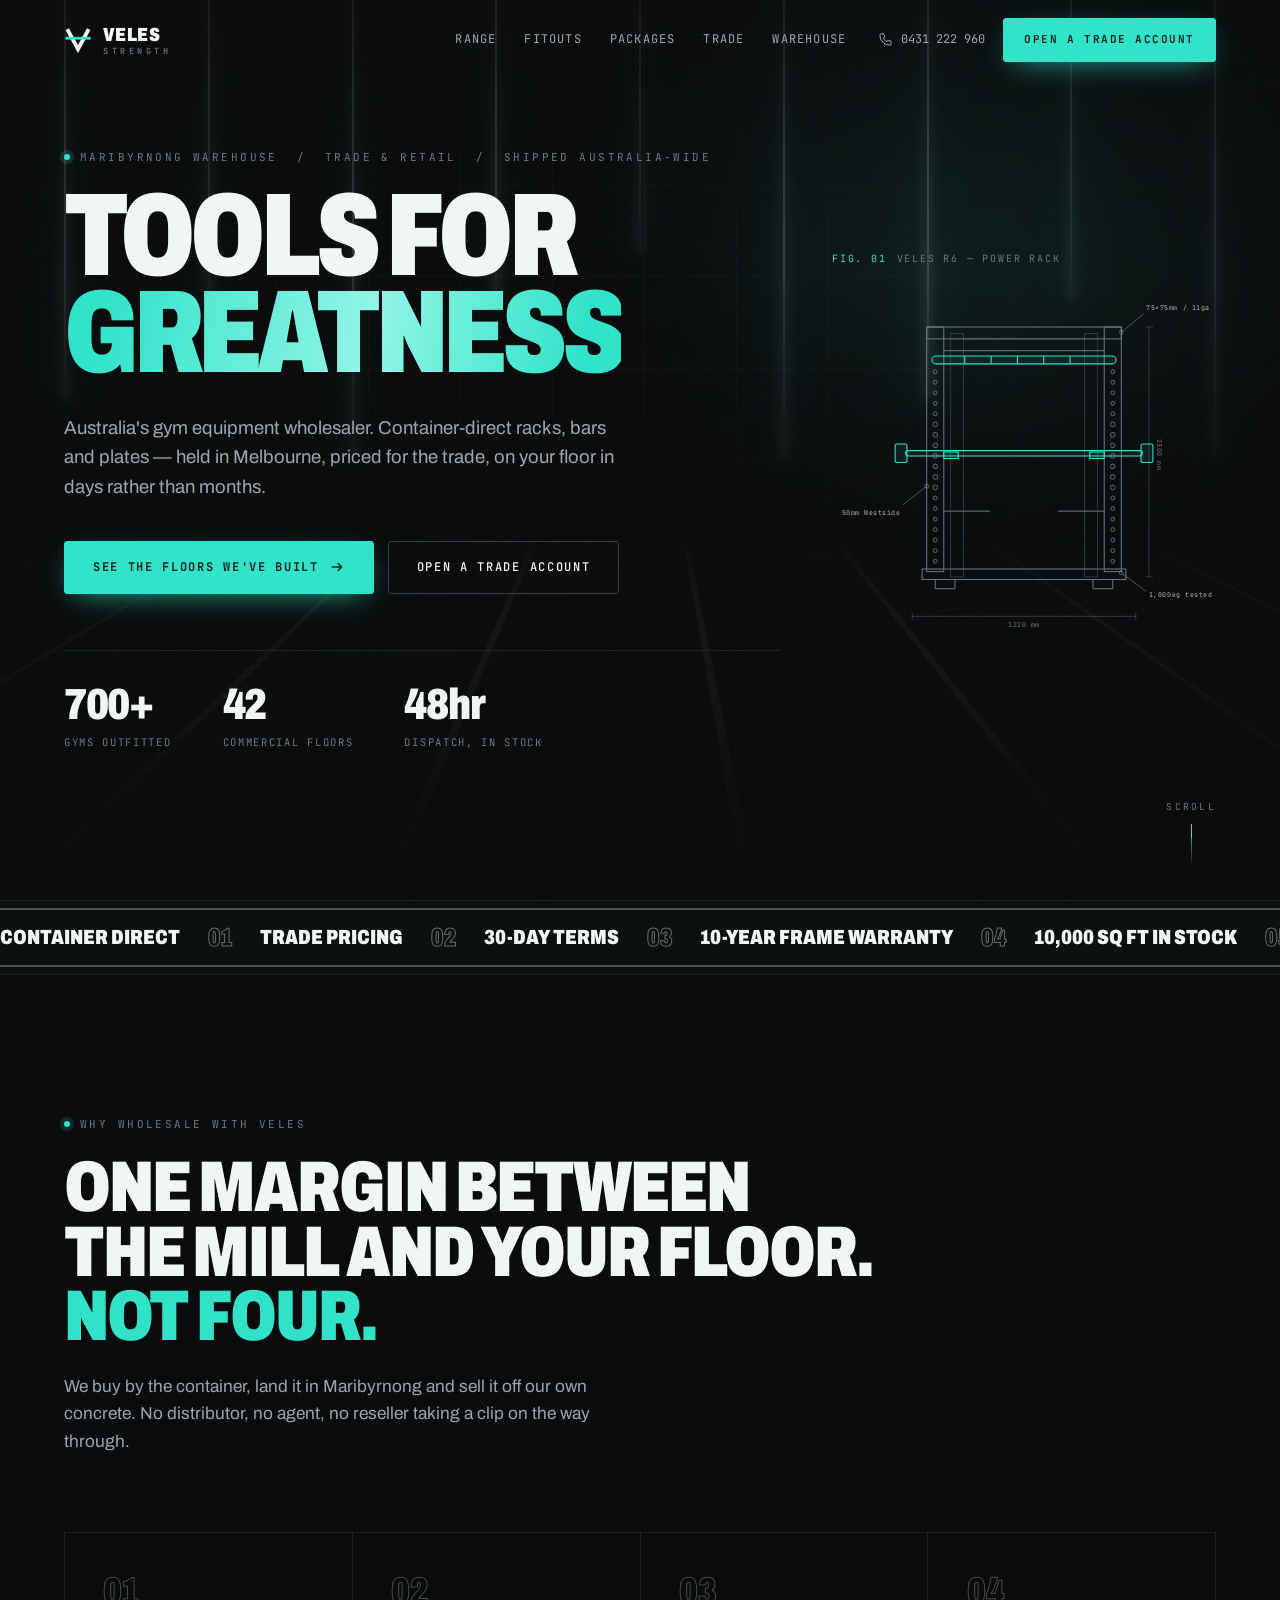
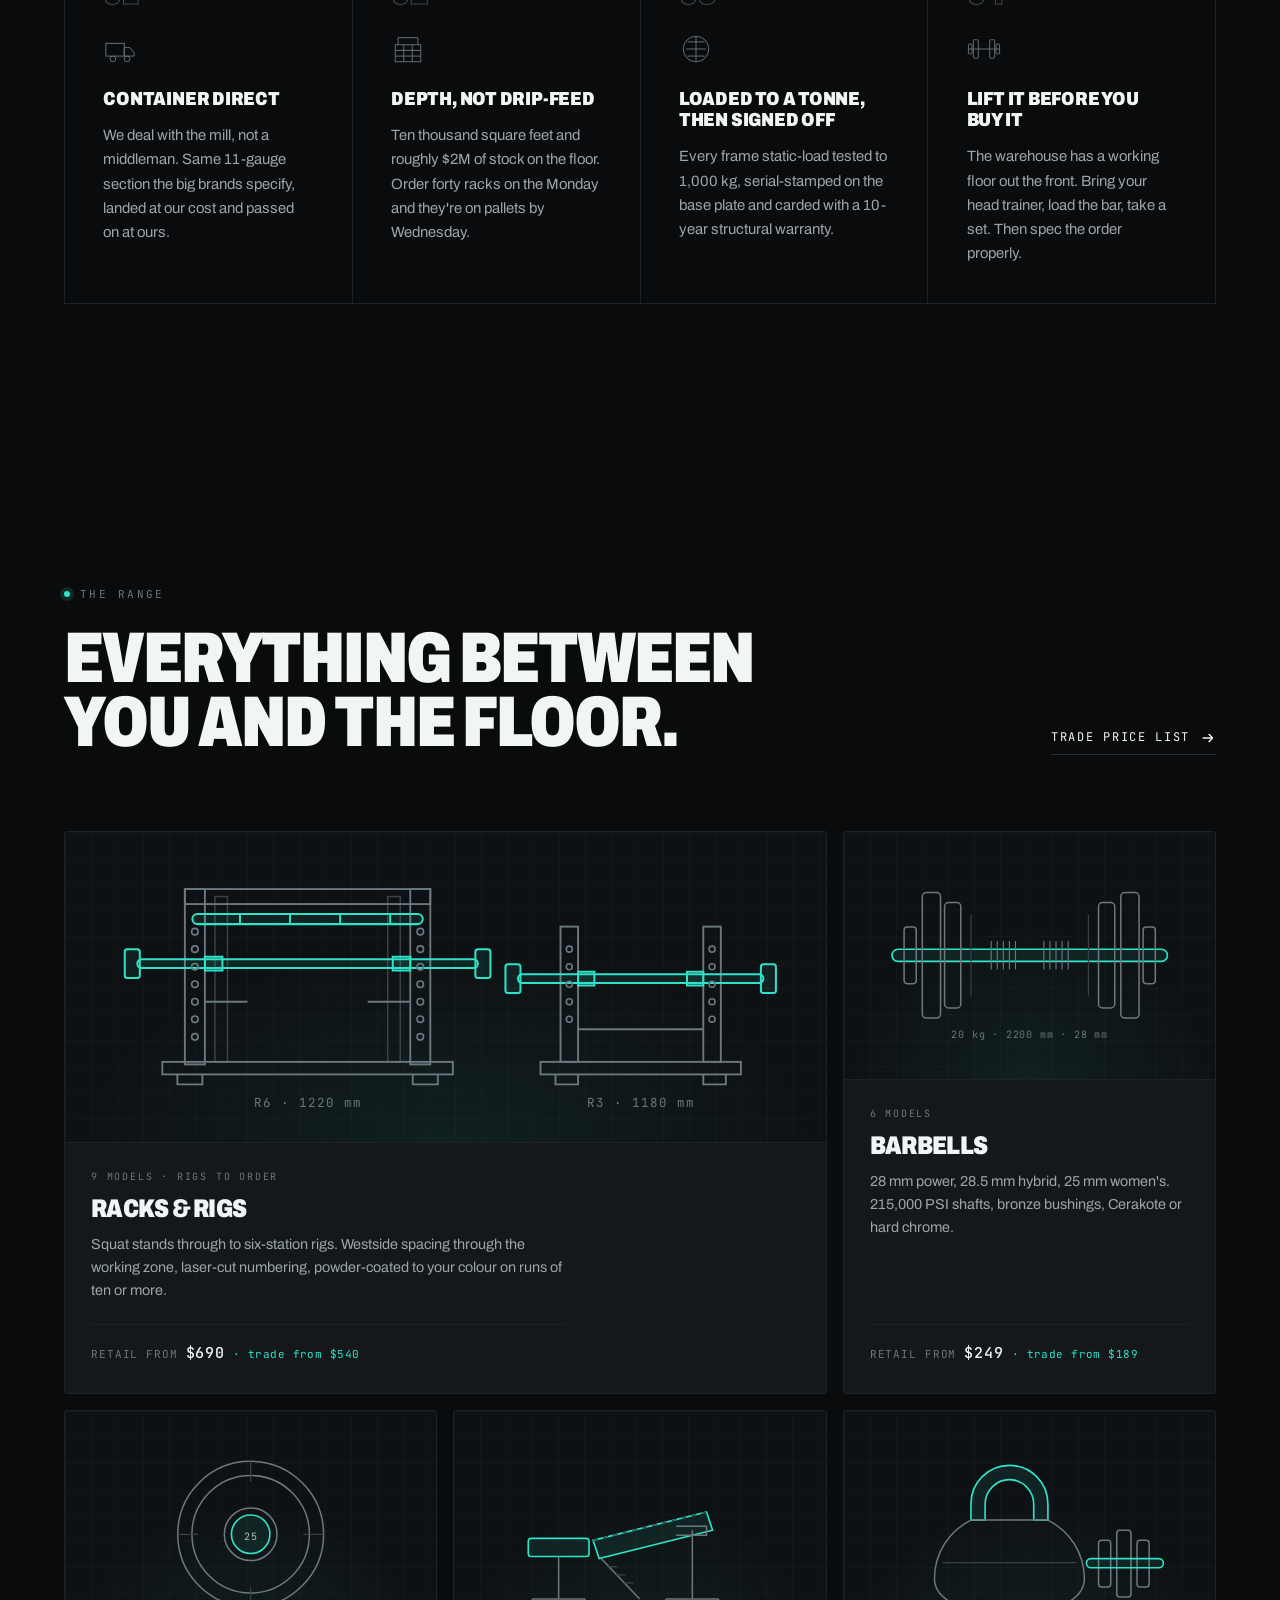
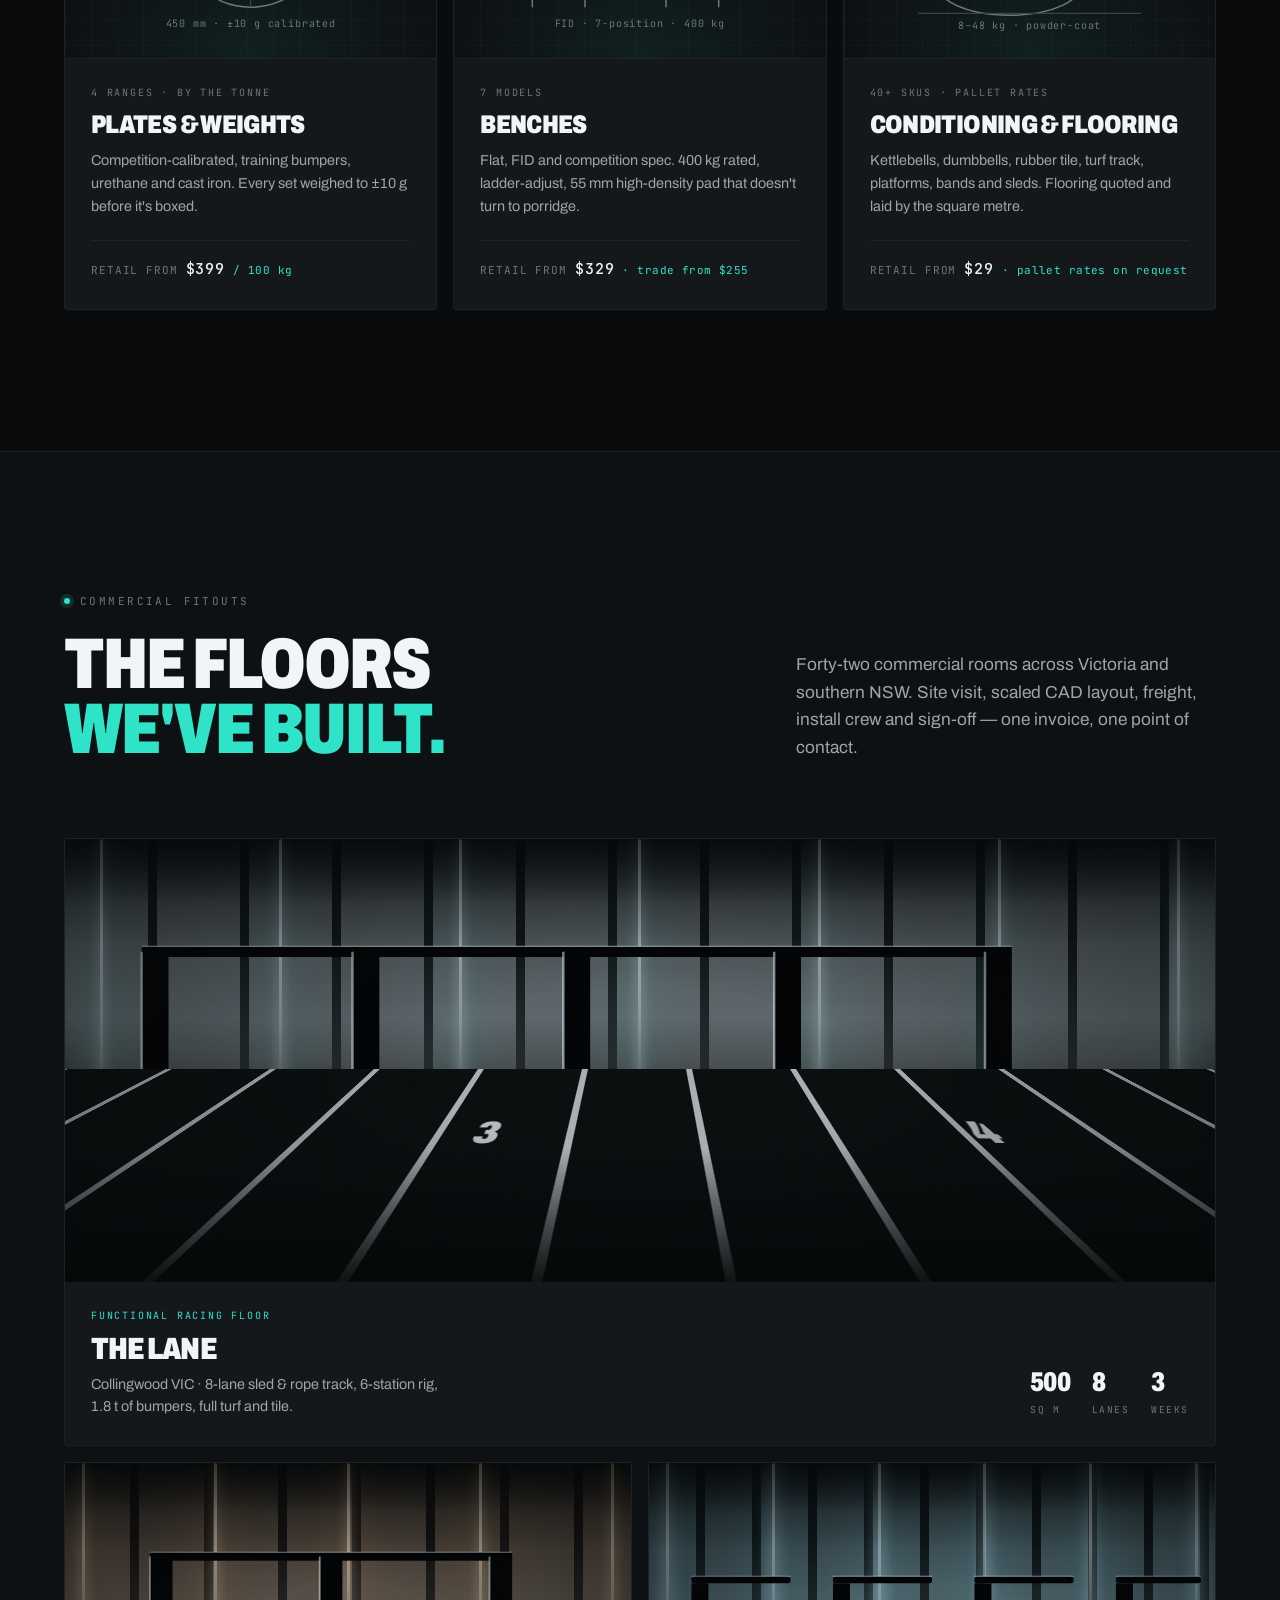
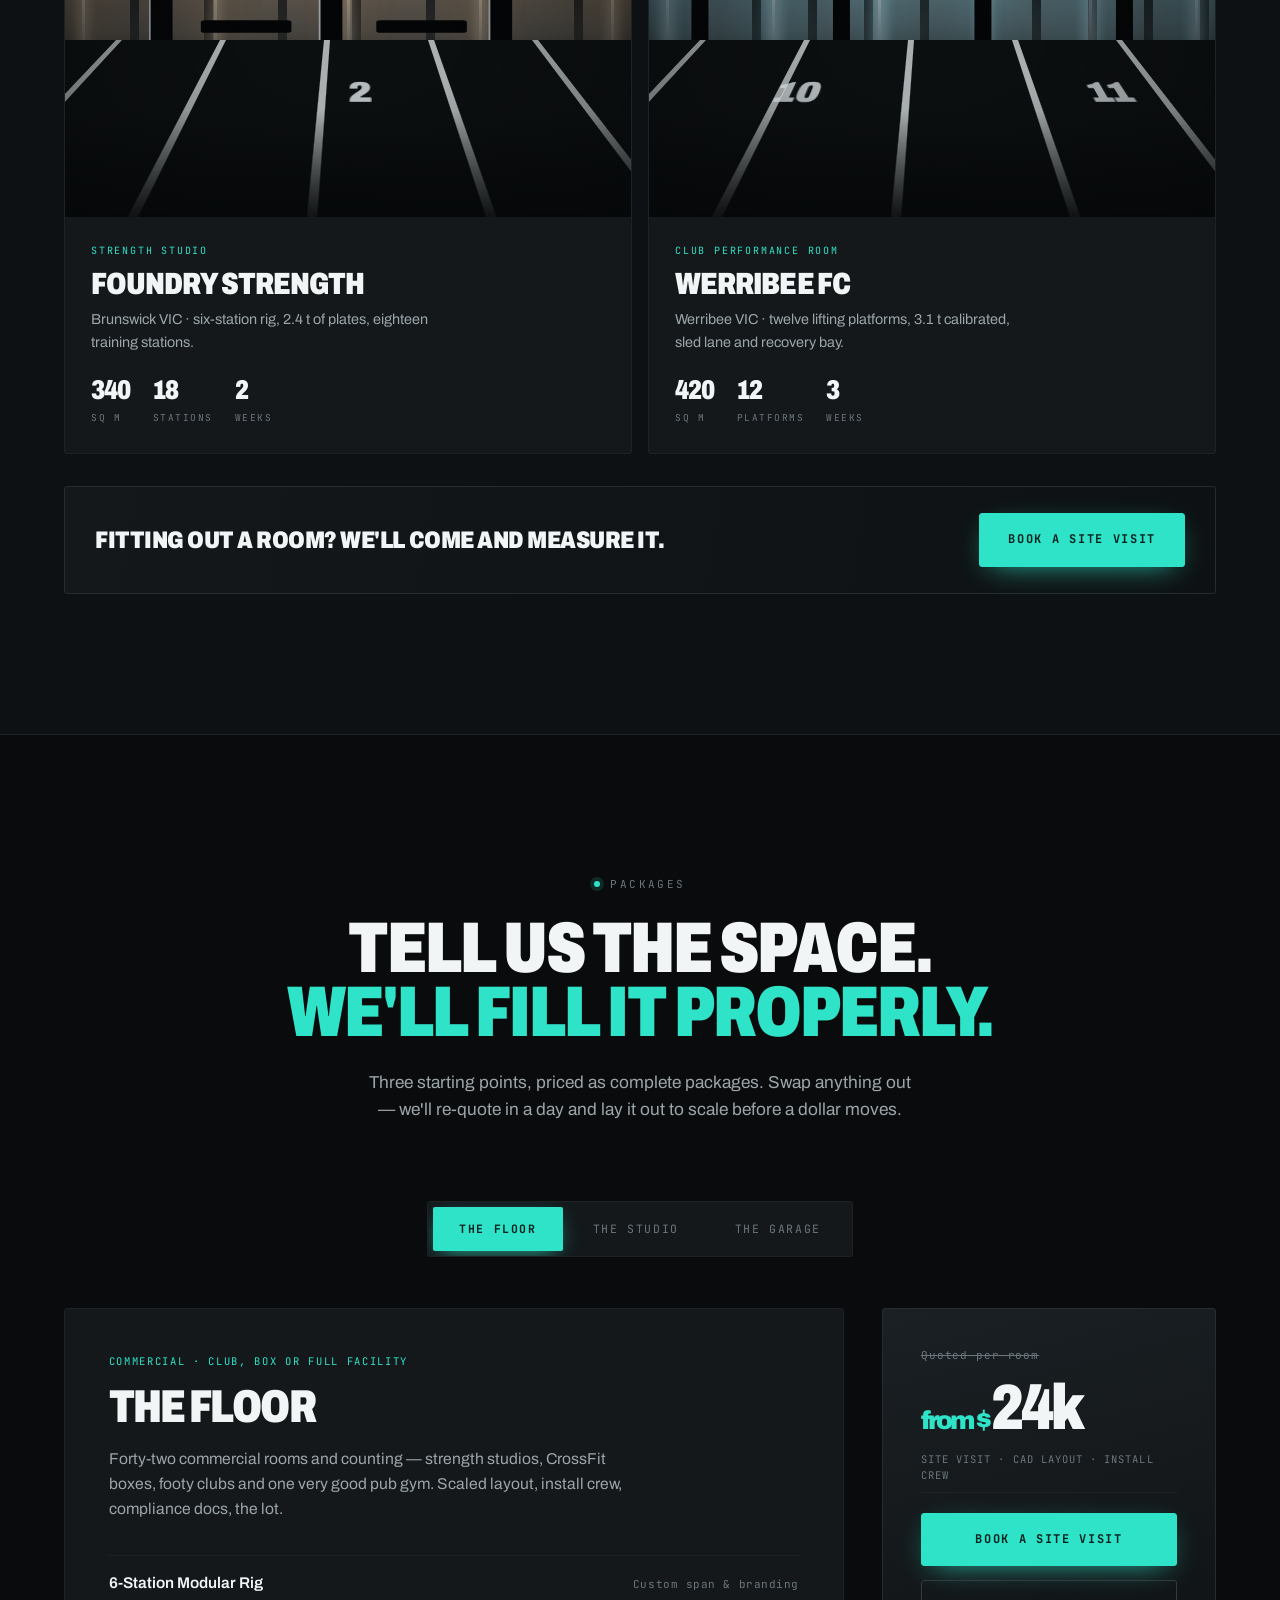
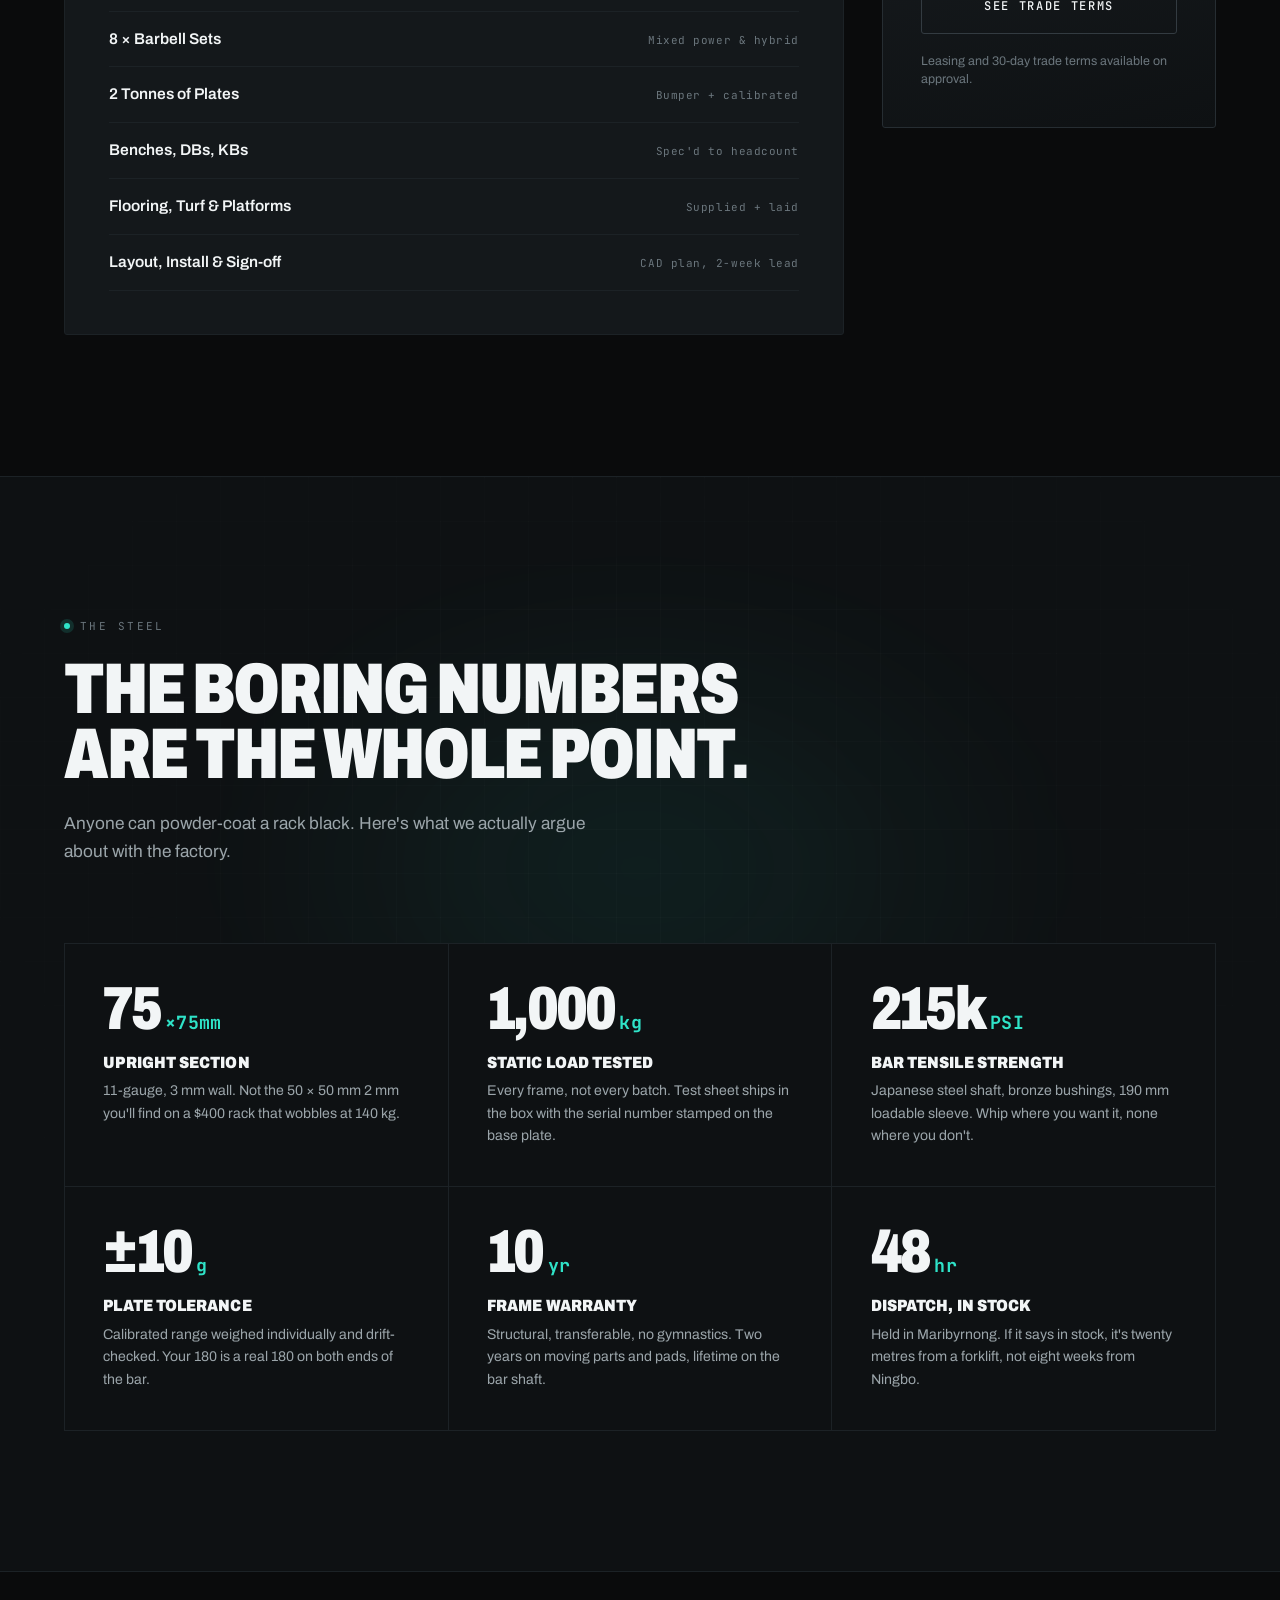
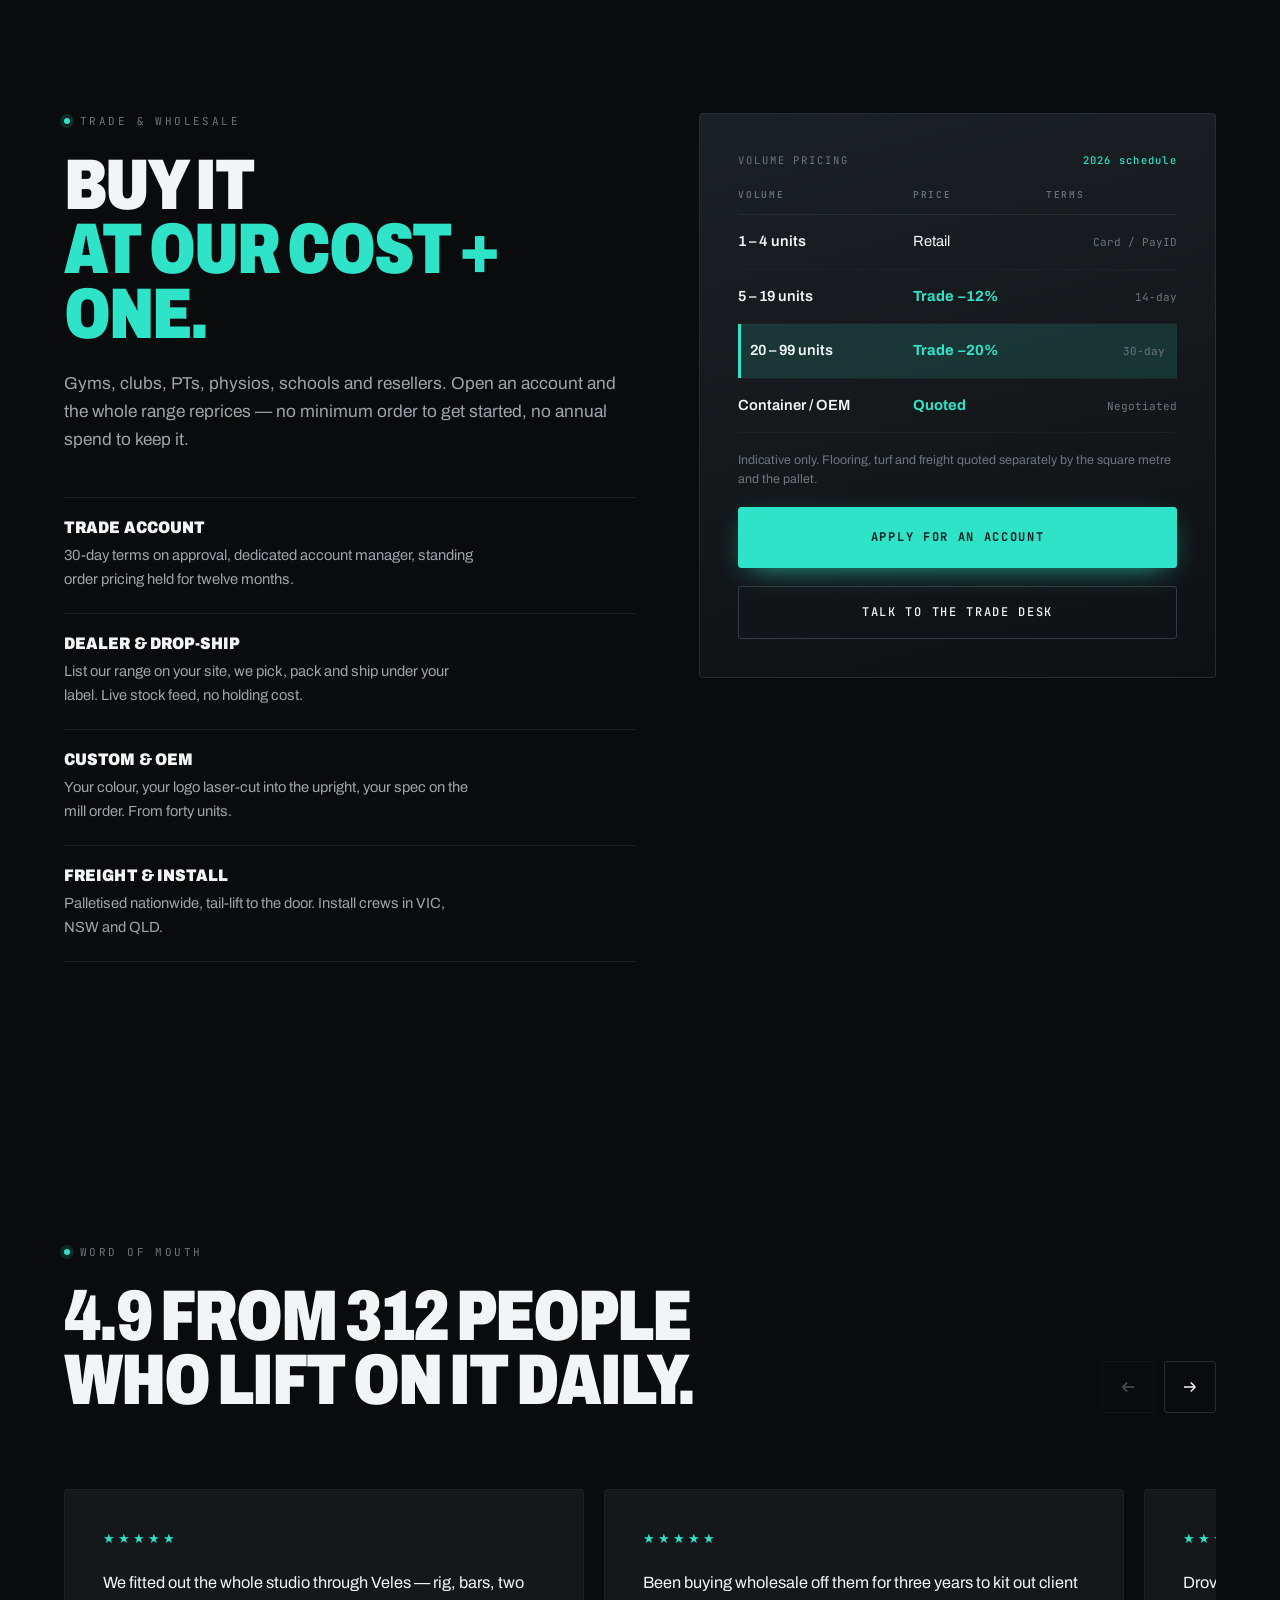
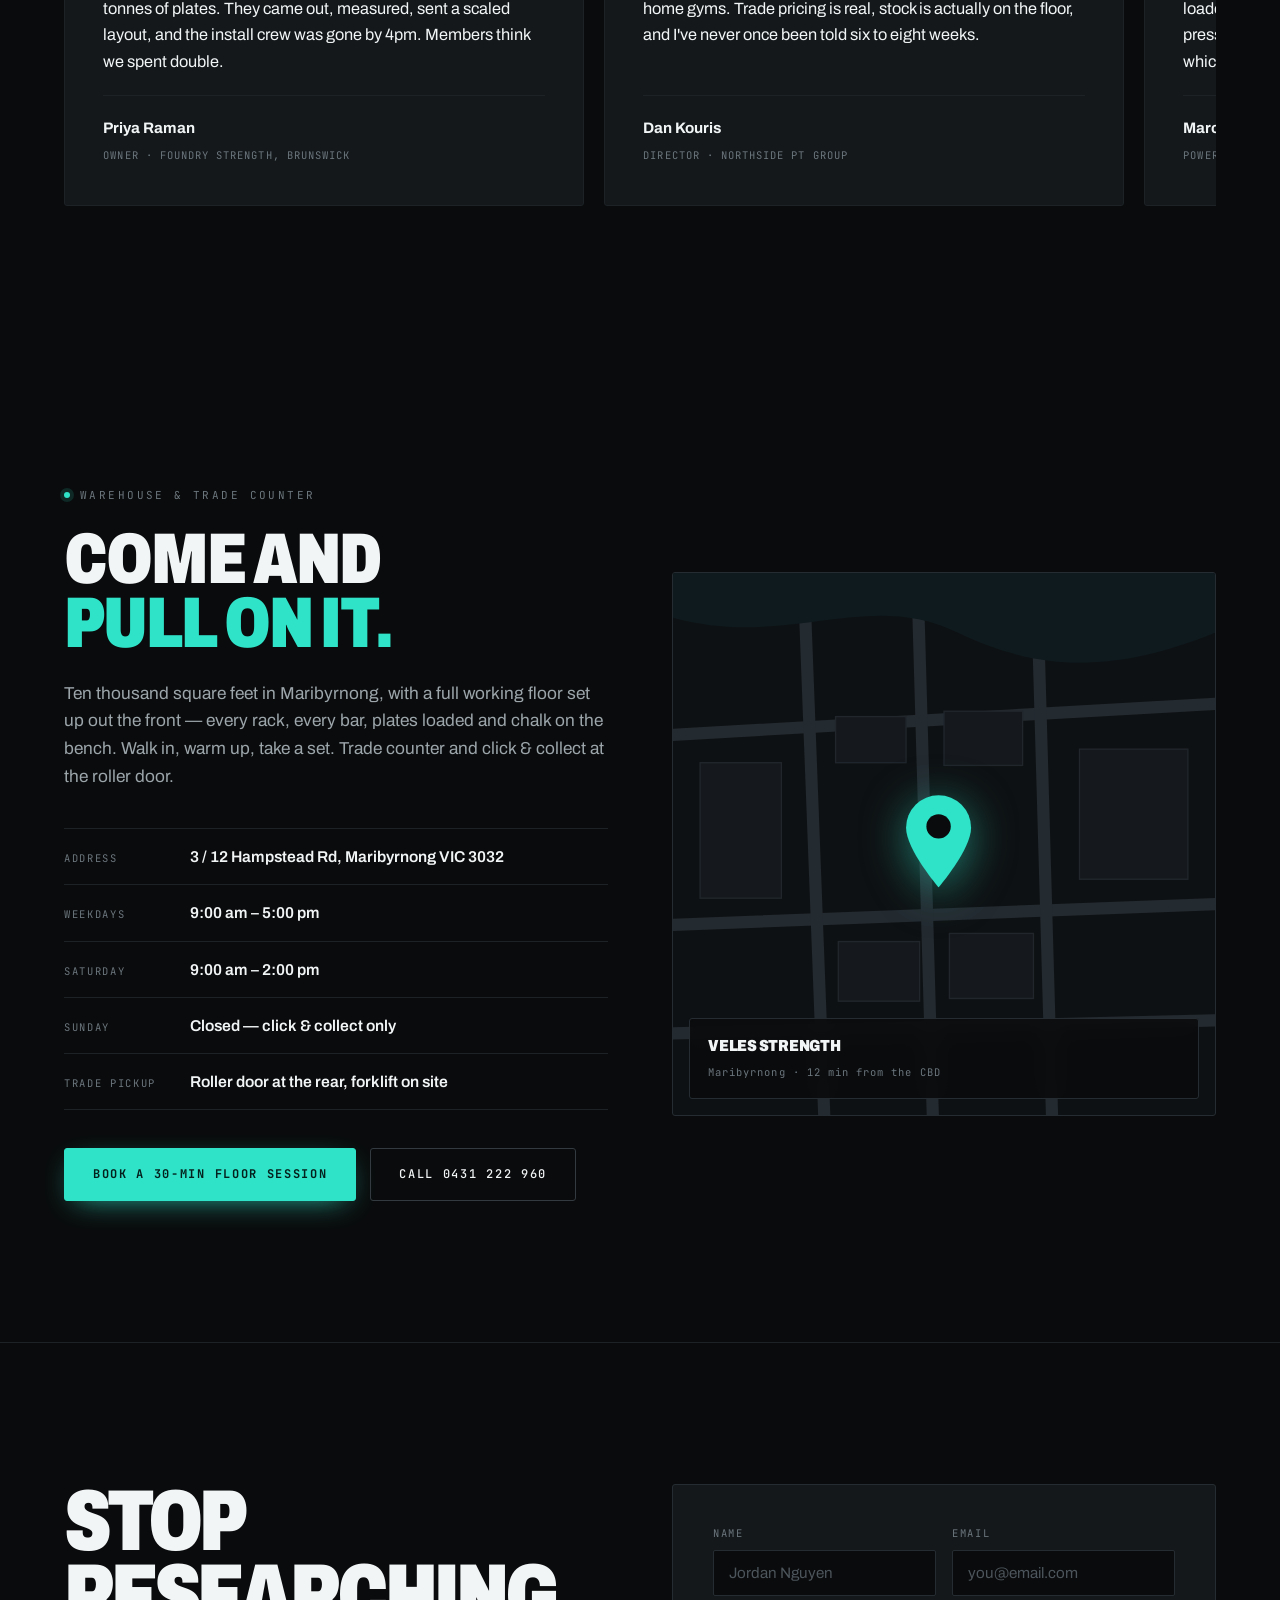
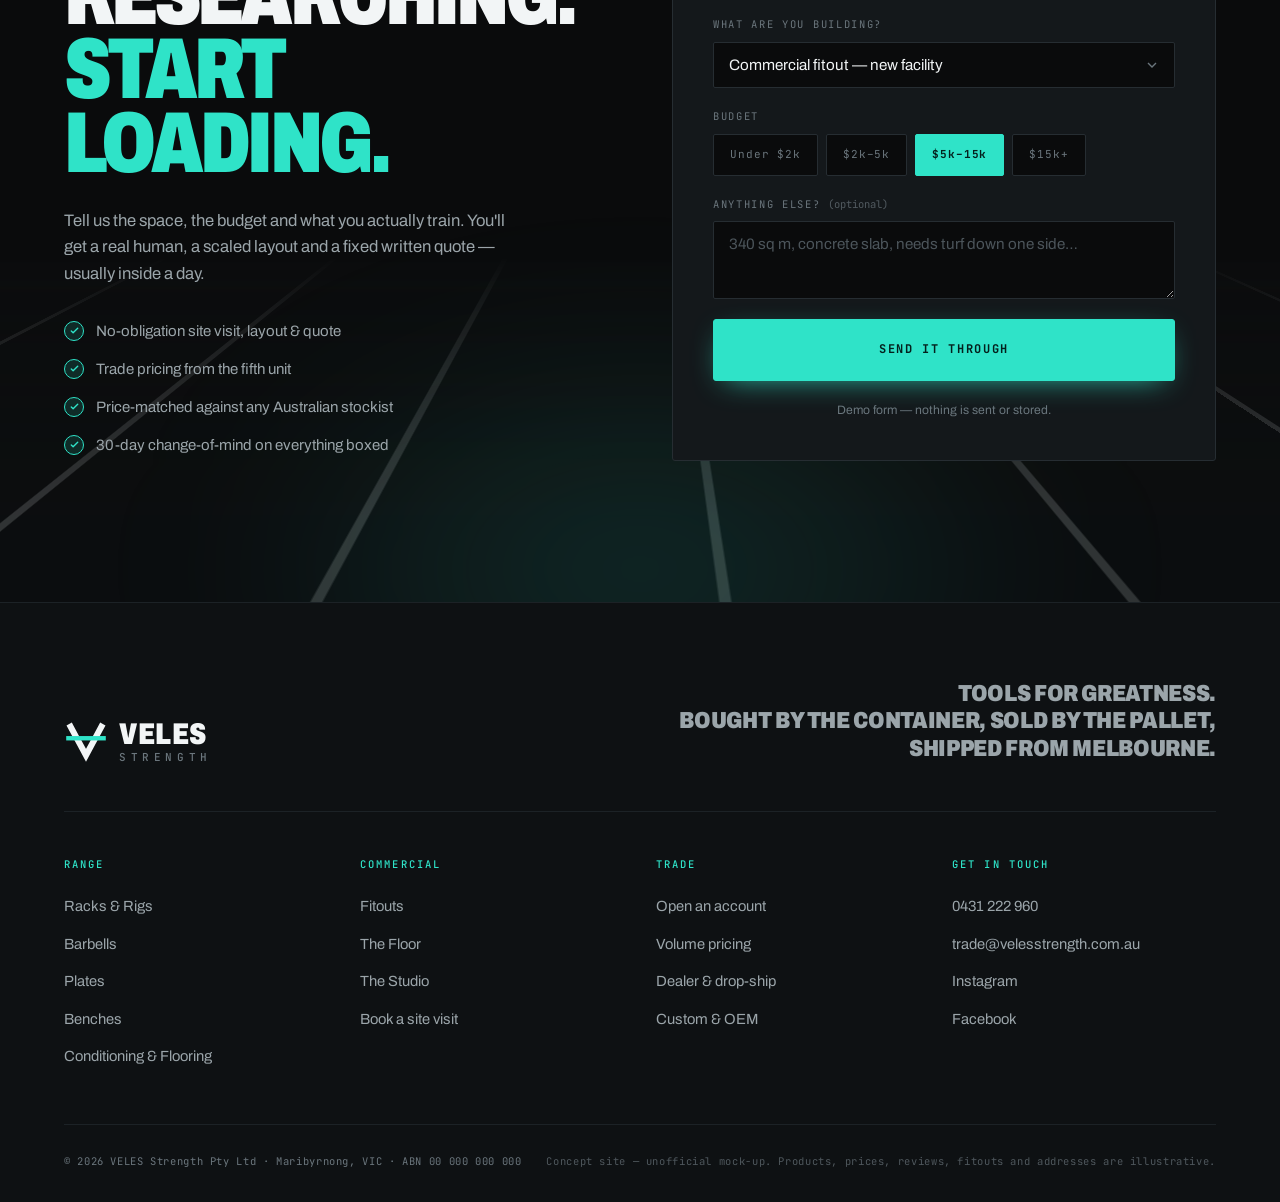
==== commit 9aac314c: "Reskin site to cool industrial direction, pivot to wholesale Reworked against a supplied reference s" ====
--- a/veles-strength/index.html
+++ b/veles-strength/index.html
@@ -3,17 +3,18 @@
 <head>
 <meta charset="UTF-8">
 <meta name="viewport" content="width=device-width, initial-scale=1">
-<title>VELES Strength — Tools For Greatness | Melbourne Gym Equipment</title>
-<meta name="description" content="Commercial-grade racks, barbells, plates and full gym fitouts. Engineered for the long haul, stocked in Melbourne, delivered Australia-wide. Lift it before you buy at our Maribyrnong showroom.">
-<meta name="theme-color" content="#08080A">
+<title>VELES Strength — Tools For Greatness | Gym Equipment Wholesaler, Melbourne</title>
+<meta name="description" content="Australia's gym equipment wholesaler. Container-direct racks, barbells and plates held in Melbourne. Trade pricing, 30-day terms, full commercial fitouts and a working showroom floor.">
+<meta name="theme-color" content="#0A0B0C">
 <link rel="preload" href="fonts/archivo-var-latin.woff2" as="font" type="font/woff2" crossorigin>
 <link rel="preload" href="fonts/jetbrainsmono-var-latin.woff2" as="font" type="font/woff2" crossorigin>
 <link rel="stylesheet" href="styles.css">
-<link rel="icon" href="data:image/svg+xml,<svg xmlns='http://www.w3.org/2000/svg' viewBox='0 0 32 32'><rect width='32' height='32' fill='%2308080A'/><path d='M7 8l9 17 9-17' stroke='%23FF4D1F' stroke-width='4' fill='none' stroke-linecap='square'/></svg>">
+<link rel="icon" href="data:image/svg+xml,<svg xmlns='http://www.w3.org/2000/svg' viewBox='0 0 32 32'><rect width='32' height='32' fill='%230A0B0C'/><path d='M7 8l9 17 9-17' stroke='%23F2F5F6' stroke-width='4' fill='none' stroke-linecap='square'/><rect x='2' y='13' width='28' height='3' fill='%232FE3C8'/></svg>">
 </head>
 <body>
 
 <div class="grain" aria-hidden="true"></div>
+<div class="grain grain--static" aria-hidden="true"></div>
 
 <a class="skip-link" href="#main">Skip to content</a>
 
@@ -23,16 +24,17 @@
     <a class="logo" href="#top" aria-label="VELES Strength home">
       <svg class="logo__mark" viewBox="0 0 40 40" aria-hidden="true">
         <path d="M6 7 L20 33 L34 7" fill="none" stroke="currentColor" stroke-width="5.5" stroke-linecap="square"/>
-        <rect x="2" y="15.5" width="36" height="4" fill="var(--ember)"/>
+        <rect x="2" y="15.5" width="36" height="4" fill="var(--accent)"/>
       </svg>
       <span class="logo__type">VELES<em>strength</em></span>
     </a>
 
     <nav class="nav__links" aria-label="Primary">
-      <a href="#range">The Range</a>
-      <a href="#build">Build A Gym</a>
-      <a href="#craft">The Steel</a>
-      <a href="#showroom">Showroom</a>
+      <a href="#range">Range</a>
+      <a href="#fitouts">Fitouts</a>
+      <a href="#build">Packages</a>
+      <a href="#trade">Trade</a>
+      <a href="#showroom">Warehouse</a>
     </nav>
 
     <div class="nav__actions">
@@ -40,7 +42,7 @@
         <svg viewBox="0 0 24 24" aria-hidden="true"><path d="M5 3h4l2 5-2.5 1.5a12 12 0 006 6L16 13l5 2v4a2 2 0 01-2 2A16 16 0 013 5a2 2 0 012-2z" fill="none" stroke="currentColor" stroke-width="1.6"/></svg>
         <span>0431 222 960</span>
       </a>
-      <a class="btn btn--ember btn--sm" href="#showroom">Book a showroom visit</a>
+      <a class="btn btn--accent btn--sm" href="#trade">Open a trade account</a>
       <button class="nav__burger" id="burger" aria-label="Open menu" aria-expanded="false" aria-controls="mobileMenu">
         <span></span><span></span>
       </button>
@@ -50,14 +52,15 @@
 
 <div class="mobile-menu" id="mobileMenu" hidden>
   <nav aria-label="Mobile">
-    <a href="#range"><span>01</span> The Range</a>
-    <a href="#build"><span>02</span> Build A Gym</a>
-    <a href="#craft"><span>03</span> The Steel</a>
-    <a href="#showroom"><span>04</span> Showroom</a>
-    <a href="#contact"><span>05</span> Contact</a>
+    <a href="#range"><span>01</span> Range</a>
+    <a href="#fitouts"><span>02</span> Fitouts</a>
+    <a href="#build"><span>03</span> Packages</a>
+    <a href="#craft"><span>04</span> The Steel</a>
+    <a href="#trade"><span>05</span> Trade</a>
+    <a href="#showroom"><span>06</span> Warehouse</a>
   </nav>
   <div class="mobile-menu__foot">
-    <a class="btn btn--ember btn--block" href="#showroom">Book a showroom visit</a>
+    <a class="btn btn--accent btn--block" href="#trade">Open a trade account</a>
     <a class="mobile-menu__tel" href="tel:+61431222960">0431 222 960</a>
   </div>
 </div>
@@ -67,15 +70,18 @@
 <!-- ══════════════════════ HERO ══════════════════════ -->
 <section class="hero" id="top">
   <div class="hero__bg" aria-hidden="true">
+    <div class="leds">
+      <i></i><i></i><i></i><i></i><i></i><i></i><i></i><i></i><i></i>
+    </div>
     <div class="blueprint"></div>
+    <div class="hero__floor"></div>
     <div class="glow glow--a"></div>
-    <div class="glow glow--b"></div>
   </div>
 
   <div class="hero__inner">
     <div class="hero__copy">
       <p class="eyebrow reveal" data-d="0">
-        <span class="eyebrow__dot"></span>Melbourne &nbsp;/&nbsp; Est. 2019 &nbsp;/&nbsp; Shipped Australia-wide
+        <span class="eyebrow__dot"></span>Maribyrnong warehouse &nbsp;/&nbsp; Trade &amp; retail &nbsp;/&nbsp; Shipped Australia-wide
       </p>
 
       <h1 class="hero__title">
@@ -84,26 +90,26 @@
       </h1>
 
       <p class="hero__sub reveal" data-d="3">
-        Commercial-grade racks, barbells and plates — over-engineered in Melbourne,
-        priced for people who'd rather spend the difference on lifting.
+        Australia's gym equipment wholesaler. Container-direct racks, bars and plates —
+        held in Melbourne, priced for the trade, on your floor in days rather than months.
       </p>
 
       <div class="hero__cta reveal" data-d="4">
-        <a class="btn btn--ember" href="#range">
-          Shop the range
+        <a class="btn btn--accent" href="#fitouts">
+          See the floors we've built
           <svg viewBox="0 0 24 24" aria-hidden="true"><path d="M4 12h15m0 0l-6-6m6 6l-6 6" fill="none" stroke="currentColor" stroke-width="2"/></svg>
         </a>
-        <a class="btn btn--ghost" href="#showroom">Lift it before you buy</a>
+        <a class="btn btn--ghost" href="#trade">Open a trade account</a>
       </div>
 
       <dl class="hero__stats reveal" data-d="5">
         <div><dt data-count="700" data-suffix="+">0</dt><dd>Gyms outfitted</dd></div>
-        <div><dt data-count="4.9" data-dec="1">0</dt><dd>Avg. rating / 312 reviews</dd></div>
-        <div><dt data-count="48" data-suffix="hr">0</dt><dd>Melbourne dispatch</dd></div>
+        <div><dt data-count="42" data-suffix="">0</dt><dd>Commercial floors</dd></div>
+        <div><dt data-count="48" data-suffix="hr">0</dt><dd>Dispatch, in stock</dd></div>
       </dl>
     </div>
 
-    <!-- Blueprint hero illustration: R6 power rack -->
+    <!-- Blueprint hero illustration: R6 power rack, annotated -->
     <div class="hero__art reveal" data-d="3" aria-hidden="true">
       <div class="hero__art-tag"><span>FIG. 01</span> VELES R6 — POWER RACK</div>
       <svg class="rack-svg" viewBox="-82 -10 584 548" fill="none">
@@ -114,43 +120,36 @@
         <text class="bp-label" x="210" y="516" text-anchor="middle">1220 mm</text>
         <text class="bp-label" x="412" y="254" text-anchor="middle" transform="rotate(90 412 254)">2300 mm</text>
 
-        <!-- rear uprights -->
         <g class="bp-faint">
           <rect x="98" y="70" width="20" height="370"/>
           <rect x="302" y="70" width="20" height="370"/>
           <path d="M118 78 H302"/>
         </g>
 
-        <!-- base -->
         <g class="bp-line">
           <rect x="55" y="428" width="310" height="16"/>
           <path d="M75 444v14H105v-14"/><path d="M315 444v14h30v-14"/>
         </g>
 
-        <!-- front uprights with holes -->
         <g class="bp-line">
           <rect x="62" y="60" width="26" height="372"/>
           <rect x="332" y="60" width="26" height="372"/>
         </g>
         <g class="bp-hole">
-          <!-- generated hole columns -->
           <g id="holesL"></g>
           <g id="holesR"></g>
         </g>
 
-        <!-- top crossmembers -->
         <g class="bp-line">
           <rect x="62" y="60" width="296" height="18"/>
           <path d="M88 96 H332"/>
         </g>
 
-        <!-- pull-up bar -->
         <g class="bp-accent">
           <rect x="70" y="104" width="280" height="12" rx="6"/>
           <path d="M120 104v12M160 104v12M200 104v12M240 104v12M280 104v12"/>
         </g>
 
-        <!-- J-cups + barbell -->
         <g class="bp-accent">
           <path d="M88 250h22v10H88z"/><path d="M332 250h-22v10h22z"/>
           <rect x="30" y="248" width="360" height="8" rx="4"/>
@@ -158,16 +157,16 @@
           <rect x="388" y="238" width="18" height="28" rx="3"/>
         </g>
 
-        <!-- safety arms -->
         <g class="bp-line"><path d="M88 340h70M332 340h-70"/></g>
 
-        <!-- callouts -->
         <g class="bp-callout">
           <path d="M358 68 L392 40"/><circle cx="358" cy="68" r="3"/>
           <path d="M62 302 L26 330"/><circle cx="62" cy="302" r="3"/>
+          <path d="M358 434 L396 462"/><circle cx="358" cy="434" r="3"/>
         </g>
         <text class="bp-note" x="396" y="34">75×75mm / 11ga</text>
         <text class="bp-note" x="22" y="346" text-anchor="end">50mm Westside</text>
+        <text class="bp-note" x="400" y="470">1,000kg tested</text>
       </svg>
     </div>
   </div>
@@ -178,19 +177,22 @@
   </a>
 </section>
 
-<!-- ══════════════════════ MARQUEE ══════════════════════ -->
-<div class="marquee" id="proof" aria-hidden="true">
-  <div class="marquee__track">
-    <span>Free freight over $1,500</span><i>◆</i>
-    <span>Maribyrnong showroom</span><i>◆</i>
-    <span>10-year frame warranty</span><i>◆</i>
-    <span>700+ gyms outfitted</span><i>◆</i>
-    <span>Lift it before you buy</span><i>◆</i>
-    <span>Free freight over $1,500</span><i>◆</i>
-    <span>Maribyrnong showroom</span><i>◆</i>
-    <span>10-year frame warranty</span><i>◆</i>
-    <span>700+ gyms outfitted</span><i>◆</i>
-    <span>Lift it before you buy</span><i>◆</i>
+<!-- ══════════════════════ TRACK MARQUEE ══════════════════════ -->
+<div class="track" id="proof" aria-hidden="true">
+  <div class="track__lines"></div>
+  <div class="track__track">
+    <span>Container direct</span><b>01</b>
+    <span>Trade pricing</span><b>02</b>
+    <span>30-day terms</span><b>03</b>
+    <span>10-year frame warranty</span><b>04</b>
+    <span>10,000 sq ft in stock</span><b>05</b>
+    <span>Freight Australia-wide</span><b>06</b>
+    <span>Container direct</span><b>01</b>
+    <span>Trade pricing</span><b>02</b>
+    <span>30-day terms</span><b>03</b>
+    <span>10-year frame warranty</span><b>04</b>
+    <span>10,000 sq ft in stock</span><b>05</b>
+    <span>Freight Australia-wide</span><b>06</b>
   </div>
 </div>
 
@@ -198,35 +200,35 @@
 <section class="section pillars" id="why">
   <div class="wrap">
     <header class="sec-head">
-      <p class="eyebrow reveal"><span class="eyebrow__dot"></span>Why Veles</p>
-      <h2 class="sec-title reveal">Built like the gear<br>you can't afford.<br><em>Priced like the gear you can.</em></h2>
-      <p class="sec-lede reveal">We import direct, hold our own stock and skip the middlemen — so the money goes into steel thickness, not showroom rent in Chapel Street.</p>
+      <p class="eyebrow reveal"><span class="eyebrow__dot"></span>Why wholesale with Veles</p>
+      <h2 class="sec-title reveal">One margin between<br>the mill and your floor.<br><em>Not four.</em></h2>
+      <p class="sec-lede reveal">We buy by the container, land it in Maribyrnong and sell it off our own concrete. No distributor, no agent, no reseller taking a clip on the way through.</p>
     </header>
 
     <ol class="pillar-grid">
       <li class="pillar reveal">
         <span class="pillar__no">01</span>
-        <svg class="pillar__icon" viewBox="0 0 48 48" aria-hidden="true"><rect x="8" y="8" width="32" height="32" rx="2"/><rect x="16" y="16" width="16" height="16"/><path d="M8 8l8 8M40 8l-8 8M8 40l8-8M40 40l-8-8"/></svg>
-        <h3>Commercial steel, home prices</h3>
-        <p>75 × 75 mm, 11-gauge uprights on every rack in the range. The same section you're racking out of at your commercial gym — for about a third of what they paid.</p>
+        <svg class="pillar__icon" viewBox="0 0 48 48" aria-hidden="true"><rect x="4" y="16" width="26" height="18"/><path d="M30 22h8l6 7v5h-14z"/><circle cx="14" cy="38" r="4"/><circle cx="34" cy="38" r="4"/></svg>
+        <h3>Container direct</h3>
+        <p>We deal with the mill, not a middleman. Same 11-gauge section the big brands specify, landed at our cost and passed on at ours.</p>
       </li>
       <li class="pillar reveal">
         <span class="pillar__no">02</span>
-        <svg class="pillar__icon" viewBox="0 0 48 48" aria-hidden="true"><path d="M24 6v36"/><path d="M12 14h24M10 24h28M12 34h24"/><circle cx="24" cy="24" r="18"/></svg>
-        <h3>Loaded to a tonne. Then signed off.</h3>
-        <p>Every frame gets a 1,000 kg static load test before it earns a serial number and a 10-year warranty card. If it flexes, it doesn't ship.</p>
+        <svg class="pillar__icon" viewBox="0 0 48 48" aria-hidden="true"><rect x="6" y="18" width="36" height="24"/><path d="M6 26h36M6 34h36M18 18v24M30 18v24"/><path d="M10 18V8h28v10"/></svg>
+        <h3>Depth, not drip-feed</h3>
+        <p>Ten thousand square feet and roughly $2M of stock on the floor. Order forty racks on the Monday and they're on pallets by Wednesday.</p>
       </li>
       <li class="pillar reveal">
         <span class="pillar__no">03</span>
-        <svg class="pillar__icon" viewBox="0 0 48 48" aria-hidden="true"><rect x="4" y="16" width="26" height="18"/><path d="M30 22h8l6 7v5h-14z"/><circle cx="14" cy="38" r="4"/><circle cx="34" cy="38" r="4"/></svg>
-        <h3>In stock, not on a boat</h3>
-        <p>Ten thousand square feet of Maribyrnong warehouse means what's on the site is on the floor. Melbourne metro dispatch in 48 hours, Australia-wide in under a week.</p>
+        <svg class="pillar__icon" viewBox="0 0 48 48" aria-hidden="true"><path d="M24 6v36"/><path d="M12 14h24M10 24h28M12 34h24"/><circle cx="24" cy="24" r="18"/></svg>
+        <h3>Loaded to a tonne, then signed off</h3>
+        <p>Every frame static-load tested to 1,000 kg, serial-stamped on the base plate and carded with a 10-year structural warranty.</p>
       </li>
       <li class="pillar reveal">
         <span class="pillar__no">04</span>
         <svg class="pillar__icon" viewBox="0 0 48 48" aria-hidden="true"><path d="M2 24h44"/><rect x="9" y="11" width="7" height="26" rx="1"/><rect x="32" y="11" width="7" height="26" rx="1"/><rect x="2" y="17" width="5" height="14" rx="1"/><rect x="41" y="17" width="5" height="14" rx="1"/></svg>
         <h3>Lift it before you buy it</h3>
-        <p>The showroom is a working gym floor. Load the bar, test the knurl, sit on the bench, take a set. Nobody's ever regretted a rack they'd actually pulled out of.</p>
+        <p>The warehouse has a working floor out the front. Bring your head trainer, load the bar, take a set. Then spec the order properly.</p>
       </li>
     </ol>
   </div>
@@ -240,7 +242,7 @@
         <p class="eyebrow reveal"><span class="eyebrow__dot"></span>The Range</p>
         <h2 class="sec-title reveal">Everything between<br>you and the floor.</h2>
       </div>
-      <a class="link-arrow reveal" href="#build">View full catalogue
+      <a class="link-arrow reveal" href="#trade">Trade price list
         <svg viewBox="0 0 24 24" aria-hidden="true"><path d="M4 12h15m0 0l-6-6m6 6l-6 6" fill="none" stroke="currentColor" stroke-width="2"/></svg>
       </a>
     </header>
@@ -249,7 +251,6 @@
       <article class="card card--feature reveal">
         <div class="card__art">
           <svg viewBox="0 0 520 212" fill="none" aria-hidden="true">
-            <!-- 4-post power rack -->
             <g class="bp-faint"><rect x="76" y="34" width="10" height="132"/><rect x="214" y="34" width="10" height="132"/><path d="M86 40h128"/></g>
             <g class="bp-line">
               <rect x="52" y="28" width="16" height="140"/><rect x="232" y="28" width="16" height="140"/>
@@ -270,7 +271,6 @@
               <circle cx="240" cy="62" r="2.6"/><circle cx="240" cy="76" r="2.6"/><circle cx="240" cy="90" r="2.6"/><circle cx="240" cy="104" r="2.6"/><circle cx="240" cy="118" r="2.6"/><circle cx="240" cy="132" r="2.6"/><circle cx="240" cy="146" r="2.6"/>
             </g>
 
-            <!-- squat stand -->
             <g class="bp-line">
               <rect x="352" y="58" width="14" height="108"/><rect x="466" y="58" width="14" height="108"/>
               <rect x="336" y="166" width="160" height="10"/>
@@ -292,10 +292,10 @@
           </svg>
         </div>
         <div class="card__body">
-          <span class="card__count">9 models</span>
+          <span class="card__count">9 models · rigs to order</span>
           <h3>Racks &amp; Rigs</h3>
-          <p>Squat stands through to six-station rigs. Westside hole spacing through the working zone, laser-cut numbering, colour-matched to your floor.</p>
-          <span class="card__price">From <b>$690</b></span>
+          <p>Squat stands through to six-station rigs. Westside spacing through the working zone, laser-cut numbering, powder-coated to your colour on runs of ten or more.</p>
+          <span class="card__price">Retail from <b>$690</b> <i>· trade from $540</i></span>
         </div>
       </article>
 
@@ -320,7 +320,7 @@
           <span class="card__count">6 models</span>
           <h3>Barbells</h3>
           <p>28 mm power, 28.5 mm hybrid, 25 mm women's. 215,000 PSI shafts, bronze bushings, Cerakote or hard chrome.</p>
-          <span class="card__price">From <b>$249</b></span>
+          <span class="card__price">Retail from <b>$249</b> <i>· trade from $189</i></span>
         </div>
       </article>
 
@@ -335,10 +335,10 @@
           </svg>
         </div>
         <div class="card__body">
-          <span class="card__count">4 ranges</span>
+          <span class="card__count">4 ranges · by the tonne</span>
           <h3>Plates &amp; Weights</h3>
           <p>Competition-calibrated, training bumpers, urethane and cast iron. Every set weighed to ±10 g before it's boxed.</p>
-          <span class="card__price">From <b>$399</b> / 100 kg</span>
+          <span class="card__price">Retail from <b>$399</b> <i>/ 100 kg</i></span>
         </div>
       </article>
 
@@ -367,14 +367,13 @@
           <span class="card__count">7 models</span>
           <h3>Benches</h3>
           <p>Flat, FID and competition spec. 400 kg rated, ladder-adjust, 55 mm high-density pad that doesn't turn to porridge.</p>
-          <span class="card__price">From <b>$329</b></span>
+          <span class="card__price">Retail from <b>$329</b> <i>· trade from $255</i></span>
         </div>
       </article>
 
-      <article class="card card--ember reveal">
+      <article class="card card--accent reveal">
         <div class="card__art">
           <svg viewBox="0 0 300 200" fill="none" aria-hidden="true">
-            <!-- kettlebell -->
             <g class="bp-accent">
               <path d="M92 86V70c0-21 17-38 38-38s38 17 38 38v16h-14V70c0-13-11-24-24-24s-24 11-24 24v16Z"/>
             </g>
@@ -382,7 +381,6 @@
               <path d="M92 86c-22 11-36 33-36 58 0 22 33 36 74 36s74-14 74-36c0-25-14-47-36-58Z"/>
             </g>
             <g class="bp-faint"><path d="M64 128h132"/></g>
-            <!-- dumbbell -->
             <g class="bp-line">
               <rect x="218" y="106" width="12" height="46" rx="3"/>
               <rect x="236" y="96" width="14" height="66" rx="3"/>
@@ -394,101 +392,229 @@
           </svg>
         </div>
         <div class="card__body">
-          <span class="card__count">40+ SKUs</span>
-          <h3>Conditioning &amp; Accessories</h3>
-          <p>Kettlebells, dumbbells, rubber flooring, platforms, bands, sleds and the belt you'll still be wearing in ten years.</p>
-          <span class="card__price">From <b>$29</b></span>
+          <span class="card__count">40+ SKUs · pallet rates</span>
+          <h3>Conditioning &amp; Flooring</h3>
+          <p>Kettlebells, dumbbells, rubber tile, turf track, platforms, bands and sleds. Flooring quoted and laid by the square metre.</p>
+          <span class="card__price">Retail from <b>$29</b> <i>· pallet rates on request</i></span>
         </div>
       </article>
     </div>
   </div>
 </section>
 
-<!-- ══════════════════════ BUILD A GYM ══════════════════════ -->
+<!-- ══════════════════════ FITOUTS ══════════════════════ -->
+<section class="section fitouts" id="fitouts">
+  <div class="wrap">
+    <header class="sec-head sec-head--row">
+      <div>
+        <p class="eyebrow reveal"><span class="eyebrow__dot"></span>Commercial fitouts</p>
+        <h2 class="sec-title reveal">The floors<br><em>we've built.</em></h2>
+      </div>
+      <p class="sec-lede sec-lede--tight reveal">Forty-two commercial rooms across Victoria and southern NSW. Site visit, scaled CAD layout, freight, install crew and sign-off — one invoice, one point of contact.</p>
+    </header>
+
+    <div class="fitout-grid">
+      <article class="fitout fitout--wide reveal">
+        <div class="facility facility--lanes">
+          <div class="facility__wall"></div>
+          <div class="leds leds--tight"><i></i><i></i><i></i><i></i><i></i><i></i><i></i></div>
+          <svg class="facility__rig" viewBox="0 0 600 200" preserveAspectRatio="none" aria-hidden="true">
+            <g class="sil">
+              <rect x="40" y="46" width="14" height="154"/><rect x="150" y="46" width="14" height="154"/>
+              <rect x="260" y="46" width="14" height="154"/><rect x="370" y="46" width="14" height="154"/>
+              <rect x="480" y="46" width="14" height="154"/>
+              <rect x="40" y="40" width="454" height="12"/>
+            </g>
+            <g class="sil-edge">
+              <path d="M40 40h454"/><path d="M40 46v154M150 46v154M260 46v154M370 46v154M480 46v154"/>
+            </g>
+          </svg>
+          <div class="facility__floor">
+            <span class="lane" style="--x:8%">1</span>
+            <span class="lane" style="--x:26%">2</span>
+            <span class="lane" style="--x:44%">3</span>
+            <span class="lane" style="--x:62%">4</span>
+            <span class="lane" style="--x:80%">5</span>
+          </div>
+          <div class="facility__vignette"></div>
+        </div>
+        <div class="fitout__body">
+          <div>
+            <span class="fitout__tag">Functional racing floor</span>
+            <h3>The Lane</h3>
+            <p>Collingwood VIC · 8-lane sled &amp; rope track, 6-station rig, 1.8 t of bumpers, full turf and tile.</p>
+          </div>
+          <dl class="fitout__specs">
+            <div><dt>500</dt><dd>sq m</dd></div>
+            <div><dt>8</dt><dd>lanes</dd></div>
+            <div><dt>3</dt><dd>weeks</dd></div>
+          </dl>
+        </div>
+      </article>
+
+      <article class="fitout reveal">
+        <div class="facility facility--warm">
+          <div class="facility__wall"></div>
+          <div class="leds"><i></i><i></i><i></i><i></i><i></i></div>
+          <svg class="facility__rig" viewBox="0 0 400 200" preserveAspectRatio="none" aria-hidden="true">
+            <g class="sil">
+              <rect x="60" y="60" width="16" height="140"/><rect x="180" y="60" width="16" height="140"/>
+              <rect x="300" y="60" width="16" height="140"/>
+              <rect x="60" y="54" width="256" height="12"/>
+              <rect x="96" y="150" width="64" height="18" rx="3"/>
+              <rect x="220" y="150" width="64" height="18" rx="3"/>
+            </g>
+            <g class="sil-edge"><path d="M60 54h256"/><path d="M60 60v140M180 60v140M300 60v140"/></g>
+          </svg>
+          <div class="facility__floor">
+            <span class="lane" style="--x:20%">1</span>
+            <span class="lane" style="--x:50%">2</span>
+            <span class="lane" style="--x:80%">3</span>
+          </div>
+          <div class="facility__vignette"></div>
+        </div>
+        <div class="fitout__body">
+          <div>
+            <span class="fitout__tag">Strength studio</span>
+            <h3>Foundry Strength</h3>
+            <p>Brunswick VIC · six-station rig, 2.4 t of plates, eighteen training stations.</p>
+          </div>
+          <dl class="fitout__specs">
+            <div><dt>340</dt><dd>sq m</dd></div>
+            <div><dt>18</dt><dd>stations</dd></div>
+            <div><dt>2</dt><dd>weeks</dd></div>
+          </dl>
+        </div>
+      </article>
+
+      <article class="fitout reveal">
+        <div class="facility facility--cold">
+          <div class="facility__wall"></div>
+          <div class="leds leds--tight"><i></i><i></i><i></i><i></i><i></i><i></i></div>
+          <svg class="facility__rig" viewBox="0 0 400 200" preserveAspectRatio="none" aria-hidden="true">
+            <g class="sil">
+              <rect x="30" y="88" width="70" height="10" rx="3"/><rect x="30" y="98" width="12" height="102"/>
+              <rect x="130" y="88" width="70" height="10" rx="3"/><rect x="130" y="98" width="12" height="102"/>
+              <rect x="230" y="88" width="70" height="10" rx="3"/><rect x="230" y="98" width="12" height="102"/>
+              <rect x="330" y="88" width="60" height="10" rx="3"/><rect x="330" y="98" width="12" height="102"/>
+            </g>
+            <g class="sil-edge"><path d="M30 88h70M130 88h70M230 88h70M330 88h60"/></g>
+          </svg>
+          <div class="facility__floor">
+            <span class="lane" style="--x:14%">9</span>
+            <span class="lane" style="--x:38%">10</span>
+            <span class="lane" style="--x:62%">11</span>
+            <span class="lane" style="--x:86%">12</span>
+          </div>
+          <div class="facility__vignette"></div>
+        </div>
+        <div class="fitout__body">
+          <div>
+            <span class="fitout__tag">Club performance room</span>
+            <h3>Werribee FC</h3>
+            <p>Werribee VIC · twelve lifting platforms, 3.1 t calibrated, sled lane and recovery bay.</p>
+          </div>
+          <dl class="fitout__specs">
+            <div><dt>420</dt><dd>sq m</dd></div>
+            <div><dt>12</dt><dd>platforms</dd></div>
+            <div><dt>3</dt><dd>weeks</dd></div>
+          </dl>
+        </div>
+      </article>
+    </div>
+
+    <div class="fitout__cta reveal">
+      <p>Fitting out a room? We'll come and measure it.</p>
+      <a class="btn btn--accent" href="#contact">Book a site visit</a>
+    </div>
+  </div>
+</section>
+
+<!-- ══════════════════════ PACKAGES ══════════════════════ -->
 <section class="section build" id="build">
   <div class="wrap">
     <header class="sec-head sec-head--center">
-      <p class="eyebrow reveal"><span class="eyebrow__dot"></span>Build a gym</p>
+      <p class="eyebrow reveal"><span class="eyebrow__dot"></span>Packages</p>
       <h2 class="sec-title reveal">Tell us the space.<br><em>We'll fill it properly.</em></h2>
       <p class="sec-lede reveal">Three starting points, priced as complete packages. Swap anything out — we'll re-quote in a day and lay it out to scale before a dollar moves.</p>
     </header>
 
-    <div class="tabs reveal" role="tablist" aria-label="Gym packages">
-      <button class="tab is-active" role="tab" aria-selected="true" aria-controls="p1" id="t1">The Garage</button>
-      <button class="tab" role="tab" aria-selected="false" aria-controls="p2" id="t2">The Home Platform</button>
-      <button class="tab" role="tab" aria-selected="false" aria-controls="p3" id="t3">The Floor</button>
+    <div class="tabs reveal" role="tablist" aria-label="Packages">
+      <button class="tab is-active" role="tab" aria-selected="true" aria-controls="p1" id="t1">The Floor</button>
+      <button class="tab" role="tab" aria-selected="false" aria-controls="p2" id="t2">The Studio</button>
+      <button class="tab" role="tab" aria-selected="false" aria-controls="p3" id="t3">The Garage</button>
       <span class="tab__glider" id="glider" aria-hidden="true"></span>
     </div>
 
     <div class="panels">
       <div class="panel is-active" role="tabpanel" id="p1" aria-labelledby="t1">
         <div class="panel__main">
-          <span class="panel__tag">Single car space · 2.4 m ceiling</span>
-          <h3>The Garage</h3>
-          <p>The honest starter. Enough to squat, press, pull and pick things up off the floor — and every piece of it upgrades into the next package instead of getting sold on Marketplace.</p>
+          <span class="panel__tag">Commercial · club, box or full facility</span>
+          <h3>The Floor</h3>
+          <p>Forty-two commercial rooms and counting — strength studios, CrossFit boxes, footy clubs and one very good pub gym. Scaled layout, install crew, compliance docs, the lot.</p>
           <ul class="spec-list">
-            <li><span>R3 Squat Stand</span><b>75 × 75 mm, 2.1 m</b></li>
-            <li><span>Veles Trainer Bar 20 kg</span><b>28 mm, hard chrome</b></li>
-            <li><span>100 kg Training Bumper Set</span><b>2 × 5/10/15/20 kg</b></li>
-            <li><span>FID Bench</span><b>7-position, 400 kg</b></li>
-            <li><span>Rubber Flooring</span><b>6 m², 15 mm</b></li>
+            <li><span>6-Station Modular Rig</span><b>Custom span &amp; branding</b></li>
+            <li><span>8 × Barbell Sets</span><b>Mixed power &amp; hybrid</b></li>
+            <li><span>2 Tonnes of Plates</span><b>Bumper + calibrated</b></li>
+            <li><span>Benches, DBs, KBs</span><b>Spec'd to headcount</b></li>
+            <li><span>Flooring, Turf &amp; Platforms</span><b>Supplied + laid</b></li>
+            <li><span>Layout, Install &amp; Sign-off</span><b>CAD plan, 2-week lead</b></li>
           </ul>
         </div>
         <aside class="panel__price">
-          <span class="panel__was">$2,240 separately</span>
-          <span class="panel__amt"><i>$</i>1,890</span>
-          <span class="panel__note">Free metro delivery · 10-yr frame warranty</span>
-          <a class="btn btn--ember btn--block" href="#showroom">See it on the floor</a>
-          <a class="btn btn--ghost btn--block" href="#contact">Get a written quote</a>
-          <p class="panel__fine">Or 4 payments of $472.50. Business fitouts: 30-day terms available.</p>
+          <span class="panel__was">Quoted per room</span>
+          <span class="panel__amt"><i>from&nbsp;$</i>24k</span>
+          <span class="panel__note">Site visit · CAD layout · Install crew</span>
+          <a class="btn btn--accent btn--block" href="#contact">Book a site visit</a>
+          <a class="btn btn--ghost btn--block" href="#trade">See trade terms</a>
+          <p class="panel__fine">Leasing and 30-day trade terms available on approval.</p>
         </aside>
       </div>
 
       <div class="panel" role="tabpanel" id="p2" aria-labelledby="t2" hidden>
         <div class="panel__main">
-          <span class="panel__tag">Double garage / spare room · 2.6 m ceiling</span>
-          <h3>The Home Platform</h3>
-          <p>Our most-shipped build, and the one most people should have bought the first time. Full cage, calibrated plates, and a platform so the neighbours keep speaking to you.</p>
+          <span class="panel__tag">PT studio &amp; small group · 80–150 sq m</span>
+          <h3>The Studio</h3>
+          <p>The room a trainer opens with. Enough stations to run twelve people at once without anybody standing around, and it scales by adding rig bays rather than starting again.</p>
+          <ul class="spec-list">
+            <li><span>4-Station Rig</span><b>Pull-up, landmine, storage</b></li>
+            <li><span>4 × Beast Bars 20 kg</span><b>215k PSI, Cerakote</b></li>
+            <li><span>800 kg Bumper Set</span><b>Training + calibrated</b></li>
+            <li><span>6 × FID Benches</span><b>400 kg rated</b></li>
+            <li><span>Dumbbells 5–40 kg</span><b>Urethane hex + rack</b></li>
+            <li><span>Rubber Tile &amp; 12 m Turf</span><b>Supplied + laid</b></li>
+          </ul>
+        </div>
+        <aside class="panel__price">
+          <span class="panel__was">$11,400 separately</span>
+          <span class="panel__amt"><i>$</i>8,900</span>
+          <span class="panel__note">Free national freight · Install available</span>
+          <a class="btn btn--accent btn--block" href="#contact">Get a written quote</a>
+          <a class="btn btn--ghost btn--block" href="#showroom">Walk it at the warehouse</a>
+          <p class="panel__fine">Most-quoted package — 31% of commercial enquiries.</p>
+        </aside>
+      </div>
+
+      <div class="panel" role="tabpanel" id="p3" aria-labelledby="t3" hidden>
+        <div class="panel__main">
+          <span class="panel__tag">Home · double garage, 2.6 m ceiling</span>
+          <h3>The Garage</h3>
+          <p>Same steel we put on commercial floors, in the size that fits next to the car. Every piece upgrades into the studio package instead of getting sold on Marketplace.</p>
           <ul class="spec-list">
             <li><span>R6 Power Rack</span><b>4-post, 2.3 m, pull-up bar</b></li>
             <li><span>Veles Beast Bar 20 kg</span><b>215k PSI, Cerakote</b></li>
             <li><span>150 kg Calibrated Bumpers</span><b>±10 g tolerance</b></li>
             <li><span>Competition Bench</span><b>IPF-spec pad + feet</b></li>
             <li><span>Lifting Platform</span><b>2.4 × 2.4 m, oak inlay</b></li>
-            <li><span>Landmine + Dip Attachment</span><b>Colour-matched</b></li>
           </ul>
         </div>
         <aside class="panel__price">
-          <span class="panel__was">$4,180 separately</span>
-          <span class="panel__amt"><i>$</i>3,450</span>
-          <span class="panel__note">Free national freight · Install available</span>
-          <a class="btn btn--ember btn--block" href="#showroom">See it on the floor</a>
+          <span class="panel__was">$2,240 separately</span>
+          <span class="panel__amt"><i>$</i>1,890</span>
+          <span class="panel__note">Free metro delivery · 10-yr frame warranty</span>
+          <a class="btn btn--accent btn--block" href="#showroom">See it on the floor</a>
           <a class="btn btn--ghost btn--block" href="#contact">Get a written quote</a>
-          <p class="panel__fine">Most popular build — 38% of orders in the last quarter.</p>
-        </aside>
-      </div>
-
-      <div class="panel" role="tabpanel" id="p3" aria-labelledby="t3" hidden>
-        <div class="panel__main">
-          <span class="panel__tag">Commercial · PT studio, club or facility</span>
-          <h3>The Floor</h3>
-          <p>We've fitted out 42 commercial rooms across Victoria — CrossFit boxes, strength studios, footy clubs and one very good pub gym. Scaled layout, install crew, compliance docs, the lot.</p>
-          <ul class="spec-list">
-            <li><span>6-Station Modular Rig</span><b>Custom span &amp; branding</b></li>
-            <li><span>8 × Barbell Sets</span><b>Mixed power &amp; hybrid</b></li>
-            <li><span>2 Tonnes of Plates</span><b>Bumper + calibrated</b></li>
-            <li><span>Benches, DBs, KBs</span><b>Spec'd to headcount</b></li>
-            <li><span>Flooring &amp; Platforms</span><b>Supplied + laid</b></li>
-            <li><span>Layout, Install &amp; Sign-off</span><b>CAD plan, 2-week lead</b></li>
-          </ul>
-        </div>
-        <aside class="panel__price">
-          <span class="panel__was">Quoted per room</span>
-          <span class="panel__amt"><i>from&nbsp;$</i>24k</span>
-          <span class="panel__note">Site visit · CAD layout · Install crew</span>
-          <a class="btn btn--ember btn--block" href="#contact">Book a site visit</a>
-          <a class="btn btn--ghost btn--block" href="#showroom">Walk our showroom first</a>
-          <p class="panel__fine">Leasing and 30-day trade terms available on approval.</p>
+          <p class="panel__fine">Or 4 payments of $472.50.</p>
         </aside>
       </div>
     </div>
@@ -540,6 +666,60 @@
   </div>
 </section>
 
+<!-- ══════════════════════ TRADE ══════════════════════ -->
+<section class="section trade" id="trade">
+  <div class="wrap">
+    <div class="trade__grid">
+      <div class="trade__copy">
+        <p class="eyebrow reveal"><span class="eyebrow__dot"></span>Trade &amp; wholesale</p>
+        <h2 class="sec-title reveal">Buy it<br><em>at our cost + one.</em></h2>
+        <p class="sec-lede reveal">Gyms, clubs, PTs, physios, schools and resellers. Open an account and the whole range reprices — no minimum order to get started, no annual spend to keep it.</p>
+
+        <ul class="trade__list reveal">
+          <li>
+            <h4>Trade account</h4>
+            <p>30-day terms on approval, dedicated account manager, standing order pricing held for twelve months.</p>
+          </li>
+          <li>
+            <h4>Dealer &amp; drop-ship</h4>
+            <p>List our range on your site, we pick, pack and ship under your label. Live stock feed, no holding cost.</p>
+          </li>
+          <li>
+            <h4>Custom &amp; OEM</h4>
+            <p>Your colour, your logo laser-cut into the upright, your spec on the mill order. From forty units.</p>
+          </li>
+          <li>
+            <h4>Freight &amp; install</h4>
+            <p>Palletised nationwide, tail-lift to the door. Install crews in VIC, NSW and QLD.</p>
+          </li>
+        </ul>
+      </div>
+
+      <aside class="trade__panel reveal">
+        <div class="trade__panel-head">
+          <span>Volume pricing</span>
+          <b>2026 schedule</b>
+        </div>
+        <table class="tiers">
+          <caption class="sr-only">Volume pricing tiers</caption>
+          <thead>
+            <tr><th scope="col">Volume</th><th scope="col">Price</th><th scope="col">Terms</th></tr>
+          </thead>
+          <tbody>
+            <tr><td>1 – 4 units</td><td>Retail</td><td>Card / PayID</td></tr>
+            <tr><td>5 – 19 units</td><td><em>Trade &minus;12%</em></td><td>14-day</td></tr>
+            <tr class="is-hi"><td>20 – 99 units</td><td><em>Trade &minus;20%</em></td><td>30-day</td></tr>
+            <tr><td>Container / OEM</td><td><em>Quoted</em></td><td>Negotiated</td></tr>
+          </tbody>
+        </table>
+        <p class="trade__fine">Indicative only. Flooring, turf and freight quoted separately by the square metre and the pallet.</p>
+        <a class="btn btn--accent btn--block btn--lg" href="#contact">Apply for an account</a>
+        <a class="btn btn--ghost btn--block" href="tel:+61431222960">Talk to the trade desk</a>
+      </aside>
+    </div>
+  </div>
+</section>
+
 <!-- ══════════════════════ TESTIMONIALS ══════════════════════ -->
 <section class="section quotes">
   <div class="wrap">
@@ -558,13 +738,13 @@
       <ul class="quotes__track" id="qTrack">
         <li class="quote">
           <div class="stars" aria-label="5 out of 5">★★★★★</div>
-          <blockquote>Ordered the R6 on the Tuesday, it was in the garage Thursday morning. Bolted it up alone in ninety minutes and it hasn't moved a millimetre in two years of 200 kg squats. The holes actually line up, which apparently is rare.</blockquote>
-          <footer><b>Dan Kouris</b><span>Home gym · Sunbury VIC</span></footer>
+          <blockquote>We fitted out the whole studio through Veles — rig, bars, two tonnes of plates. They came out, measured, sent a scaled layout, and the install crew was gone by 4pm. Members think we spent double.</blockquote>
+          <footer><b>Priya Raman</b><span>Owner · Foundry Strength, Brunswick</span></footer>
         </li>
         <li class="quote">
           <div class="stars" aria-label="5 out of 5">★★★★★</div>
-          <blockquote>We fitted out the whole studio through Veles — rig, bars, two tonnes of plates. They came out, measured, sent a scaled layout, and the install crew was gone by 4pm. Members think we spent double.</blockquote>
-          <footer><b>Priya Raman</b><span>Owner · Foundry Strength, Brunswick</span></footer>
+          <blockquote>Been buying wholesale off them for three years to kit out client home gyms. Trade pricing is real, stock is actually on the floor, and I've never once been told six to eight weeks.</blockquote>
+          <footer><b>Dan Kouris</b><span>Director · Northside PT Group</span></footer>
         </li>
         <li class="quote">
           <div class="stars" aria-label="5 out of 5">★★★★★</div>
@@ -581,25 +761,25 @@
   </div>
 </section>
 
-<!-- ══════════════════════ SHOWROOM ══════════════════════ -->
+<!-- ══════════════════════ WAREHOUSE ══════════════════════ -->
 <section class="section showroom" id="showroom">
   <div class="wrap">
     <div class="showroom__grid">
       <div class="showroom__copy">
-        <p class="eyebrow reveal"><span class="eyebrow__dot"></span>The Showroom</p>
+        <p class="eyebrow reveal"><span class="eyebrow__dot"></span>Warehouse &amp; trade counter</p>
         <h2 class="sec-title reveal">Come and<br><em>pull on it.</em></h2>
-        <p class="sec-lede reveal">Our Maribyrnong warehouse has a full working floor set up out the front — every rack, every bar, plates loaded and chalk on the bench. Walk in, warm up, take a set, ask questions. No appointment needed, no one hovering.</p>
+        <p class="sec-lede reveal">Ten thousand square feet in Maribyrnong, with a full working floor set up out the front — every rack, every bar, plates loaded and chalk on the bench. Walk in, warm up, take a set. Trade counter and click &amp; collect at the roller door.</p>
 
         <ul class="showroom__facts reveal">
           <li><span>Address</span><b>3 / 12 Hampstead Rd, Maribyrnong VIC 3032</b></li>
           <li><span>Weekdays</span><b>9:00 am – 5:00 pm</b></li>
           <li><span>Saturday</span><b>9:00 am – 2:00 pm</b></li>
           <li><span>Sunday</span><b>Closed — click &amp; collect only</b></li>
-          <li><span>Parking</span><b>On-site, roller door at the rear</b></li>
+          <li><span>Trade pickup</span><b>Roller door at the rear, forklift on site</b></li>
         </ul>
 
         <div class="showroom__cta reveal">
-          <a class="btn btn--ember" href="#contact">Book a 30-min floor session</a>
+          <a class="btn btn--accent" href="#contact">Book a 30-min floor session</a>
           <a class="btn btn--ghost" href="tel:+61431222960">Call 0431 222 960</a>
         </div>
       </div>
@@ -634,14 +814,18 @@
 
 <!-- ══════════════════════ CTA / CONTACT ══════════════════════ -->
 <section class="section cta" id="contact">
-  <div class="cta__bg" aria-hidden="true"><div class="glow glow--d"></div></div>
+  <div class="cta__bg" aria-hidden="true">
+    <div class="cta__floor"></div>
+    <div class="glow glow--d"></div>
+  </div>
   <div class="wrap">
     <div class="cta__grid">
       <div class="cta__copy">
         <h2 class="cta__title reveal">Stop researching.<br><em>Start loading.</em></h2>
         <p class="reveal">Tell us the space, the budget and what you actually train. You'll get a real human, a scaled layout and a fixed written quote — usually inside a day.</p>
         <ul class="cta__ticks reveal">
-          <li>No-obligation layout &amp; quote</li>
+          <li>No-obligation site visit, layout &amp; quote</li>
+          <li>Trade pricing from the fifth unit</li>
           <li>Price-matched against any Australian stockist</li>
           <li>30-day change-of-mind on everything boxed</li>
         </ul>
@@ -661,27 +845,28 @@
         <label>
           <span>What are you building?</span>
           <select name="type">
-            <option>Home gym — starting out</option>
-            <option>Home gym — upgrading</option>
+            <option>Commercial fitout — new facility</option>
+            <option>Commercial — adding to an existing floor</option>
             <option>PT studio</option>
-            <option>Commercial gym / club fitout</option>
+            <option>Trade account / reseller</option>
+            <option>Home gym</option>
             <option>Just after one piece</option>
           </select>
         </label>
         <label>
           <span>Budget</span>
           <div class="chips" role="group" aria-label="Budget">
-            <button type="button" class="chip is-active">Under $2k</button>
+            <button type="button" class="chip">Under $2k</button>
             <button type="button" class="chip">$2k–5k</button>
-            <button type="button" class="chip">$5k–15k</button>
+            <button type="button" class="chip is-active">$5k–15k</button>
             <button type="button" class="chip">$15k+</button>
           </div>
         </label>
         <label>
           <span>Anything else? <i>(optional)</i></span>
-          <textarea name="notes" rows="3" placeholder="2.4 m ceiling, needs to fit next to the car…"></textarea>
+          <textarea name="notes" rows="3" placeholder="340 sq m, concrete slab, needs turf down one side…"></textarea>
         </label>
-        <button class="btn btn--ember btn--block btn--lg" type="submit">Send it through</button>
+        <button class="btn btn--accent btn--block btn--lg" type="submit">Send it through</button>
         <p class="form__fine">Demo form — nothing is sent or stored.</p>
         <p class="form__done" id="formDone" hidden>Nice one. We'd normally be back to you within the day.</p>
       </form>
@@ -698,33 +883,33 @@
       <a class="logo logo--lg" href="#top" aria-label="VELES Strength home">
         <svg class="logo__mark" viewBox="0 0 40 40" aria-hidden="true">
           <path d="M6 7 L20 33 L34 7" fill="none" stroke="currentColor" stroke-width="5.5" stroke-linecap="square"/>
-          <rect x="2" y="15.5" width="36" height="4" fill="var(--ember)"/>
+          <rect x="2" y="15.5" width="36" height="4" fill="var(--accent)"/>
         </svg>
         <span class="logo__type">VELES<em>strength</em></span>
       </a>
-      <p class="footer__tag">Tools for greatness.<br>Made heavy, sold fair, shipped from Melbourne.</p>
+      <p class="footer__tag">Tools for greatness.<br>Bought by the container, sold by the pallet,<br>shipped from Melbourne.</p>
     </div>
 
     <div class="footer__cols">
       <div>
-        <h5>Shop</h5>
+        <h5>Range</h5>
         <a href="#range">Racks &amp; Rigs</a><a href="#range">Barbells</a><a href="#range">Plates</a>
-        <a href="#range">Benches</a><a href="#range">Conditioning</a>
+        <a href="#range">Benches</a><a href="#range">Conditioning &amp; Flooring</a>
       </div>
       <div>
-        <h5>Build</h5>
-        <a href="#build">The Garage</a><a href="#build">The Home Platform</a><a href="#build">Commercial Fitouts</a>
-        <a href="#contact">Get a quote</a>
+        <h5>Commercial</h5>
+        <a href="#fitouts">Fitouts</a><a href="#build">The Floor</a><a href="#build">The Studio</a>
+        <a href="#contact">Book a site visit</a>
       </div>
       <div>
-        <h5>Company</h5>
-        <a href="#craft">The Steel</a><a href="#showroom">Showroom</a><a href="#contact">Contact</a>
-        <a href="#why">Warranty</a>
+        <h5>Trade</h5>
+        <a href="#trade">Open an account</a><a href="#trade">Volume pricing</a><a href="#trade">Dealer &amp; drop-ship</a>
+        <a href="#trade">Custom &amp; OEM</a>
       </div>
       <div>
         <h5>Get in touch</h5>
         <a href="tel:+61431222960">0431 222 960</a>
-        <a href="mailto:hello@velesstrength.com.au">hello@velesstrength.com.au</a>
+        <a href="mailto:trade@velesstrength.com.au">trade@velesstrength.com.au</a>
         <a href="https://www.instagram.com/velesstrength/" target="_blank" rel="noopener">Instagram</a>
         <a href="https://www.facebook.com/VelesStrength/" target="_blank" rel="noopener">Facebook</a>
       </div>
@@ -732,7 +917,7 @@
 
     <div class="footer__bar">
       <p>© 2026 VELES Strength Pty Ltd · Maribyrnong, VIC · ABN 00 000 000 000</p>
-      <p class="footer__disclaimer">Concept site — unofficial mock-up. Products, prices, reviews and addresses are illustrative.</p>
+      <p class="footer__disclaimer">Concept site — unofficial mock-up. Products, prices, reviews, fitouts and addresses are illustrative.</p>
     </div>
   </div>
 </footer>
--- a/veles-strength/styles.css
+++ b/veles-strength/styles.css
@@ -1,6 +1,7 @@
 /* ═══════════════════════════════════════════════════════════
    VELES STRENGTH — concept site
-   Art direction: technical blueprint on forged black, ember accent.
+   Art direction: cool industrial monochrome. LED-lit facility,
+   turf-track lane markings, annotated technical line-art, heavy grain.
    ═══════════════════════════════════════════════════════════ */
 
 /* ── Fonts (self-hosted, latin subset) ───────────────────── */
@@ -17,21 +18,29 @@
 
 /* ── Tokens ──────────────────────────────────────────────── */
 :root{
-  --ink:        #08080A;
-  --ink-2:      #0E0E11;
-  --surface:    #131317;
-  --surface-2:  #1A1A20;
-  --line:       #26262E;
-  --line-soft:  #1E1E25;
-
-  --bone:       #F4F1EA;
-  --bone-dim:   #A9A6A0;
-  --steel:      #7C818C;
-  --steel-dim:  #55596180;
-
-  --ember:      #FF4D1F;
-  --ember-2:    #FF8A3D;
-  --ember-dim:  #FF4D1F26;
+  /* Cool near-black base. Everything greys carry a blue cast so the
+     white LED light and the turf never read warm. */
+  --ink:        #0A0B0C;
+  --ink-2:      #0E1113;
+  --surface:    #14181B;
+  --surface-2:  #1B2024;
+  --line:       #262D32;
+  --line-soft:  #1C2226;
+
+  --bone:       #F2F5F6;
+  --bone-dim:   #9BA5AA;
+  --steel:      #6B767D;
+
+  /* Single accent. Swap this pair to re-skin the whole site. */
+  --accent:     #2FE3C8;
+  --accent-2:   #8FF5E6;
+  --accent-dim: rgba(47,227,200,.14);
+  --accent-ink: #04211D;
+
+  /* Facility lighting + turf */
+  --led:        #E8F7FF;
+  --turf:       #0C0F10;
+  --paint:      #E6EDEF;
 
   --radius:     3px;
   --wrap:       1280px;
@@ -66,74 +75,134 @@
 h1,h2,h3,h4,h5{ margin:0; font-weight:800; line-height:.95; letter-spacing:-.02em; }
 p{ margin:0; }
 ul,ol,dl{ margin:0; padding:0; list-style:none; }
-
-::selection{ background:var(--ember); color:#fff; }
-
-:focus-visible{ outline:2px solid var(--ember); outline-offset:3px; border-radius:2px; }
+table{ border-collapse:collapse; width:100%; }
+
+::selection{ background:var(--accent); color:var(--accent-ink); }
+:focus-visible{ outline:2px solid var(--accent); outline-offset:3px; border-radius:2px; }
+
+.sr-only{
+  position:absolute; width:1px; height:1px; padding:0; margin:-1px;
+  overflow:hidden; clip:rect(0 0 0 0); white-space:nowrap; border:0;
+}
 
 .skip-link{
   position:fixed; top:8px; left:8px; z-index:999;
-  background:var(--ember); color:#fff; padding:10px 16px;
+  background:var(--accent); color:var(--accent-ink); padding:10px 16px; font-weight:700;
   transform:translateY(-200%);
 }
 .skip-link:focus{ transform:none; }
 
 .wrap{ width:100%; max-width:var(--wrap); margin-inline:auto; padding-inline:var(--gut); }
 
-/* ── Film grain ──────────────────────────────────────────── */
+/* ── Grain ───────────────────────────────────────────────── */
+/* Two layers: a drifting fine grain, plus a coarser static one that
+   gives flat panels the printed-poster texture of the references. */
 .grain{
   position:fixed; inset:-50%; z-index:9999; pointer-events:none;
-  opacity:.035; mix-blend-mode:overlay;
+  opacity:.055; mix-blend-mode:overlay;
   background-image:url("data:image/svg+xml,%3Csvg xmlns='http://www.w3.org/2000/svg' width='140' height='140'%3E%3Cfilter id='n'%3E%3CfeTurbulence type='fractalNoise' baseFrequency='.85' numOctaves='3'/%3E%3C/filter%3E%3Crect width='140' height='140' filter='url(%23n)'/%3E%3C/svg%3E");
   animation:grainShift 700ms steps(3) infinite;
 }
+.grain--static{
+  inset:0; opacity:.09; mix-blend-mode:soft-light; animation:none;
+  background-image:url("data:image/svg+xml,%3Csvg xmlns='http://www.w3.org/2000/svg' width='220' height='220'%3E%3Cfilter id='m'%3E%3CfeTurbulence type='fractalNoise' baseFrequency='.42' numOctaves='4'/%3E%3C/filter%3E%3Crect width='220' height='220' filter='url(%23m)'/%3E%3C/svg%3E");
+}
 @keyframes grainShift{
   0%{transform:translate(0,0)} 33%{transform:translate(-2%,1%)} 66%{transform:translate(1%,-2%)} 100%{transform:translate(0,0)}
 }
 
-/* ── Blueprint + glow backdrops ──────────────────────────── */
+/* ── Backdrops ───────────────────────────────────────────── */
 .blueprint{
   position:absolute; inset:0;
   background-image:
-    linear-gradient(to right, rgba(255,255,255,.028) 1px, transparent 1px),
-    linear-gradient(to bottom, rgba(255,255,255,.028) 1px, transparent 1px);
+    linear-gradient(to right, rgba(255,255,255,.026) 1px, transparent 1px),
+    linear-gradient(to bottom, rgba(255,255,255,.026) 1px, transparent 1px);
   background-size:92px 92px;
   mask-image:radial-gradient(ellipse 90% 70% at 50% 30%, #000 20%, transparent 78%);
 }
 .blueprint--dense{ background-size:44px 44px; opacity:.7; }
 
 .glow{ position:absolute; border-radius:50%; filter:blur(90px); pointer-events:none; }
-.glow--a{ width:60vw; height:60vw; max-width:820px; max-height:820px; top:-24%; right:-14%;
-  background:radial-gradient(circle, rgba(255,77,31,.20), transparent 66%); }
-.glow--b{ width:46vw; height:46vw; max-width:600px; max-height:600px; bottom:-22%; left:-12%;
-  background:radial-gradient(circle, rgba(90,130,255,.10), transparent 66%); }
+.glow--a{ width:64vw; height:52vw; max-width:900px; max-height:700px; top:-18%; right:-10%;
+  background:radial-gradient(circle, rgba(47,227,200,.14), transparent 66%); }
 .glow--c{ width:70vw; height:44vw; top:10%; left:50%; transform:translateX(-50%);
-  background:radial-gradient(ellipse, rgba(255,77,31,.13), transparent 68%); }
-.glow--d{ width:70vw; height:40vw; bottom:-30%; left:50%; transform:translateX(-50%);
-  background:radial-gradient(ellipse, rgba(255,77,31,.22), transparent 66%); }
-
-/* ── Typography helpers ──────────────────────────────────── */
+  background:radial-gradient(ellipse, rgba(47,227,200,.10), transparent 68%); }
+.glow--d{ width:74vw; height:40vw; bottom:-26%; left:50%; transform:translateX(-50%);
+  background:radial-gradient(ellipse, rgba(47,227,200,.16), transparent 66%); }
+
+/* ── LED light bars ──────────────────────────────────────── */
+/* The vertical strip lighting from the HYROX-style reference. */
+.leds{
+  position:absolute; inset:0 0 40% 0;
+  display:flex; justify-content:space-between; align-items:flex-start;
+  padding-inline:5%; pointer-events:none;
+}
+.leds i{
+  display:block; width:2px; border-radius:2px;
+  background:linear-gradient(180deg, rgba(232,247,255,.92), rgba(232,247,255,.16));
+  box-shadow:
+    0 0 12px 1px rgba(232,247,255,.45),
+    0 0 46px 8px rgba(47,227,200,.16);
+  height:82%;
+}
+.leds i:nth-child(2n){ height:62%; opacity:.8; }
+.leds i:nth-child(3n){ height:94%; opacity:.65; }
+.leds i:nth-child(5n){ height:52%; opacity:.5; }
+.leds--tight{ padding-inline:9%; }
+
+/* ── Turf floor with lane markings ───────────────────────── */
+/* A plane laid in perspective so the lane lines converge, exactly as
+   the track reads in the reference photography. */
+.hero__floor,
+.cta__floor,
+.facility__floor{
+  --lane-gap:96px;
+  background-color:var(--turf);
+  background-image:repeating-linear-gradient(
+    90deg,
+    transparent 0 calc(var(--lane-gap) - 5px),
+    rgba(230,237,239,.42) calc(var(--lane-gap) - 5px) var(--lane-gap)
+  );
+  transform:perspective(460px) rotateX(62deg);
+  transform-origin:top center;
+}
+
+.hero__floor{
+  position:absolute; left:-40%; right:-40%; bottom:-6%; height:46%;
+  --lane-gap:150px;
+  opacity:.5;
+  mask-image:linear-gradient(180deg, transparent, #000 55%, transparent);
+}
+.cta__floor{
+  position:absolute; left:-40%; right:-40%; bottom:-12%; height:52%;
+  --lane-gap:170px;
+  opacity:.4;
+  mask-image:linear-gradient(180deg, transparent, #000 60%);
+}
+
+/* ── Typography ──────────────────────────────────────────── */
 .eyebrow{
   font-family:var(--f-mono); font-size:11px; letter-spacing:.22em; text-transform:uppercase;
   color:var(--steel); display:flex; align-items:flex-start; gap:10px; margin-bottom:22px;
 }
 .eyebrow__dot{
   width:6px; height:6px; margin-top:5px;
-  background:var(--ember); border-radius:50%; flex:none;
-  box-shadow:0 0 0 4px var(--ember-dim);
+  background:var(--accent); border-radius:50%; flex:none;
+  box-shadow:0 0 0 4px var(--accent-dim);
   animation:pulseDot 2.6s var(--ease) infinite;
 }
-@keyframes pulseDot{ 0%,100%{box-shadow:0 0 0 3px var(--ember-dim)} 50%{box-shadow:0 0 0 8px transparent} }
+@keyframes pulseDot{ 0%,100%{box-shadow:0 0 0 3px var(--accent-dim)} 50%{box-shadow:0 0 0 8px transparent} }
 
 .sec-title{
   font-family:var(--f-disp);
   font-size:clamp(2.2rem, 5.6vw, 4.6rem);
-  font-weight:800; font-stretch:88%;
-  text-transform:uppercase; letter-spacing:-.025em; line-height:.92;
-}
-.sec-title em{ font-style:normal; color:var(--ember); }
+  font-weight:900; font-stretch:76%;
+  text-transform:uppercase; letter-spacing:-.028em; line-height:.9;
+}
+.sec-title em{ font-style:normal; color:var(--accent); }
 
 .sec-lede{ color:var(--bone-dim); font-size:clamp(1rem,1.35vw,1.14rem); max-width:56ch; margin-top:24px; }
+.sec-lede--tight{ max-width:42ch; margin-top:0; }
 
 .sec-head{ margin-bottom:clamp(48px,6vw,84px); }
 .sec-head--row{ display:flex; align-items:flex-end; justify-content:space-between; gap:32px; flex-wrap:wrap; }
@@ -159,17 +228,16 @@
   background:var(--bone); transform:translateY(101%);
   transition:transform .45s var(--ease-out);
 }
-.btn > *{ position:relative; z-index:1; }
 .btn:hover{ transform:translateY(-2px); }
 .btn:hover svg{ transform:translateX(4px); }
 
-.btn--ember{ --btn-bg:var(--ember); --btn-fg:#fff; --btn-bd:var(--ember);
-  box-shadow:0 8px 28px -10px rgba(255,77,31,.7); }
-.btn--ember::after{ background:#fff; }
-.btn--ember:hover{ color:var(--ink); border-color:#fff; }
-.btn--ember:hover::after{ transform:translateY(0); }
-
-.btn--ghost{ --btn-bd:#33333D; }
+.btn--accent{ --btn-bg:var(--accent); --btn-fg:var(--accent-ink); --btn-bd:var(--accent);
+  font-weight:700; box-shadow:0 8px 30px -12px rgba(47,227,200,.9); }
+.btn--accent::after{ background:var(--bone); }
+.btn--accent:hover{ color:var(--ink); border-color:var(--bone); }
+.btn--accent:hover::after{ transform:translateY(0); }
+
+.btn--ghost{ --btn-bd:#333B41; }
 .btn--ghost:hover{ color:var(--ink); border-color:var(--bone); }
 .btn--ghost:hover::after{ transform:translateY(0); }
 
@@ -183,19 +251,19 @@
   border-bottom:1px solid var(--line); transition:border-color .3s, color .3s;
 }
 .link-arrow svg{ width:16px; transition:transform .3s var(--ease); }
-.link-arrow:hover{ color:var(--ember); border-color:var(--ember); }
+.link-arrow:hover{ color:var(--accent); border-color:var(--accent); }
 .link-arrow:hover svg{ transform:translateX(5px); }
 
-/* ── Blueprint SVG strokes ───────────────────────────────── */
-.bp-line   { stroke:#666E7E; stroke-width:1.5; fill:none; }
-.bp-faint  { stroke:#3A404C; stroke-width:1.2; fill:none; }
-.bp-accent { stroke:var(--ember); stroke-width:1.6; fill:rgba(255,77,31,.09); }
-.bp-hole   { stroke:#666E7E; stroke-width:1.3; fill:none; }
-.bp-hatch  { stroke:#666E7E; stroke-width:1.1; fill:none; }
-.bp-dim    { stroke:#454B57; stroke-width:1; fill:none; }
-.bp-callout{ stroke:var(--ember); stroke-width:.9; fill:none; opacity:.75; }
+/* ── Technical line-art strokes ──────────────────────────── */
+.bp-line   { stroke:#6C7880; stroke-width:1.5; fill:none; }
+.bp-faint  { stroke:#39424A; stroke-width:1.2; fill:none; }
+.bp-accent { stroke:var(--accent); stroke-width:1.6; fill:rgba(47,227,200,.08); }
+.bp-hole   { stroke:#6C7880; stroke-width:1.3; fill:none; }
+.bp-hatch  { stroke:#6C7880; stroke-width:1.1; fill:none; }
+.bp-dim    { stroke:#454E56; stroke-width:1; fill:none; }
+.bp-callout{ stroke:var(--bone); stroke-width:.9; fill:none; opacity:.5; }
 .bp-label,.bp-note{ fill:var(--steel); font-family:var(--f-mono); font-size:10px; letter-spacing:.08em; }
-.bp-note{ fill:var(--ember); }
+.bp-note{ fill:var(--bone); opacity:.72; }
 
 /* ── Nav ─────────────────────────────────────────────────── */
 .nav{
@@ -204,7 +272,7 @@
   border-bottom:1px solid transparent;
 }
 .nav.is-stuck{
-  background:rgba(8,8,10,.78); backdrop-filter:blur(16px) saturate(1.4);
+  background:rgba(10,11,12,.8); backdrop-filter:blur(16px) saturate(1.4);
   border-bottom-color:var(--line-soft);
 }
 .nav__inner{
@@ -217,7 +285,7 @@
 .logo{ display:flex; align-items:center; gap:11px; flex:none; }
 .logo__mark{ width:28px; height:28px; color:var(--bone); flex:none; }
 .logo__type{
-  font-family:var(--f-disp); font-weight:900; font-stretch:82%;
+  font-family:var(--f-disp); font-weight:900; font-stretch:78%;
   font-size:19px; letter-spacing:.02em; line-height:1; text-transform:uppercase;
   display:flex; flex-direction:column;
 }
@@ -229,14 +297,14 @@
 .logo--lg .logo__type{ font-size:30px; }
 .logo--lg .logo__type em{ font-size:11px; }
 
-.nav__links{ display:flex; gap:30px; margin-left:auto; }
+.nav__links{ display:flex; gap:28px; margin-left:auto; }
 .nav__links a{
   font-family:var(--f-mono); font-size:12px; letter-spacing:.1em; text-transform:uppercase;
   color:var(--bone-dim); position:relative; padding-block:6px; transition:color .3s;
 }
 .nav__links a::after{
   content:''; position:absolute; left:0; bottom:0; height:1px; width:100%;
-  background:var(--ember); transform:scaleX(0); transform-origin:right;
+  background:var(--accent); transform:scaleX(0); transform-origin:right;
   transition:transform .4s var(--ease-out);
 }
 .nav__links a:hover{ color:var(--bone); }
@@ -248,7 +316,7 @@
   font-family:var(--f-mono); font-size:12px; color:var(--bone-dim); transition:color .3s;
 }
 .nav__phone svg{ width:15px; height:15px; }
-.nav__phone:hover{ color:var(--ember); }
+.nav__phone:hover{ color:var(--accent); }
 
 .nav__burger{ display:none; width:40px; height:40px; background:none; border:1px solid var(--line);
   border-radius:var(--radius); position:relative; }
@@ -261,28 +329,29 @@
 .nav__burger[aria-expanded="true"] span:nth-child(1){ transform:translateY(3px) rotate(45deg); }
 .nav__burger[aria-expanded="true"] span:nth-child(2){ transform:translateY(-3px) rotate(-45deg); }
 
-/* Mobile menu */
 .mobile-menu{
   position:fixed; inset:0; z-index:99; background:var(--ink);
   padding:112px var(--gut) 40px; display:flex; flex-direction:column; justify-content:space-between;
+  overflow-y:auto;
 }
 .mobile-menu[hidden]{ display:none; }
 .mobile-menu nav{ display:flex; flex-direction:column; }
 .mobile-menu nav a{
-  display:flex; align-items:baseline; gap:16px; padding:20px 0;
+  display:flex; align-items:baseline; gap:16px; padding:16px 0;
   border-bottom:1px solid var(--line-soft);
-  font-family:var(--f-disp); font-weight:800; font-stretch:88%;
-  font-size:clamp(1.8rem,9vw,2.6rem); text-transform:uppercase; letter-spacing:-.02em;
+  font-family:var(--f-disp); font-weight:900; font-stretch:78%;
+  font-size:clamp(1.6rem,7.5vw,2.3rem); text-transform:uppercase; letter-spacing:-.02em;
   opacity:0; transform:translateY(20px); animation:mmIn .5s var(--ease-out) forwards;
 }
-.mobile-menu nav a:nth-child(1){animation-delay:.05s}
-.mobile-menu nav a:nth-child(2){animation-delay:.1s}
-.mobile-menu nav a:nth-child(3){animation-delay:.15s}
-.mobile-menu nav a:nth-child(4){animation-delay:.2s}
-.mobile-menu nav a:nth-child(5){animation-delay:.25s}
+.mobile-menu nav a:nth-child(1){animation-delay:.04s}
+.mobile-menu nav a:nth-child(2){animation-delay:.08s}
+.mobile-menu nav a:nth-child(3){animation-delay:.12s}
+.mobile-menu nav a:nth-child(4){animation-delay:.16s}
+.mobile-menu nav a:nth-child(5){animation-delay:.2s}
+.mobile-menu nav a:nth-child(6){animation-delay:.24s}
 @keyframes mmIn{ to{ opacity:1; transform:none; } }
-.mobile-menu nav a span{ font-family:var(--f-mono); font-size:11px; color:var(--ember); }
-.mobile-menu__foot{ display:flex; flex-direction:column; gap:18px; align-items:center; }
+.mobile-menu nav a span{ font-family:var(--f-mono); font-size:11px; color:var(--accent); }
+.mobile-menu__foot{ display:flex; flex-direction:column; gap:18px; align-items:center; padding-top:32px; }
 .mobile-menu__tel{ font-family:var(--f-mono); font-size:13px; color:var(--steel); letter-spacing:.1em; }
 
 /* ── Hero ────────────────────────────────────────────────── */
@@ -293,8 +362,11 @@
 .hero__bg{ position:absolute; inset:0; }
 .hero__bg::after{
   content:''; position:absolute; inset:0;
-  background:linear-gradient(180deg, transparent 55%, var(--ink) 100%);
-}
+  background:
+    radial-gradient(ellipse 70% 55% at 50% 40%, transparent 30%, rgba(10,11,12,.75) 100%),
+    linear-gradient(180deg, rgba(10,11,12,.6) 0%, transparent 30%, var(--ink) 100%);
+}
+.hero .leds{ inset:0 0 46% 0; opacity:.55; }
 .hero__inner{
   position:relative; width:100%; max-width:var(--wrap); margin-inline:auto; padding-inline:var(--gut);
   display:grid; grid-template-columns:minmax(0,1fr) clamp(300px, 30vw, 420px);
@@ -302,7 +374,7 @@
 }
 
 .hero__title{
-  font-family:var(--f-disp); font-weight:900; font-stretch:80%;
+  font-family:var(--f-disp); font-weight:900; font-stretch:74%;
   font-size:clamp(3.4rem, 9.2vw, 8.4rem);
   line-height:.82; letter-spacing:-.045em; text-transform:uppercase;
   margin-bottom:32px;
@@ -310,10 +382,10 @@
 .hero__title .line{ display:block; overflow:hidden; }
 .hero__title em{
   font-style:normal;
-  background:linear-gradient(100deg, var(--ember) 10%, var(--ember-2) 60%, var(--ember) 92%);
+  background:linear-gradient(100deg, var(--accent) 8%, var(--accent-2) 55%, var(--accent) 92%);
   -webkit-background-clip:text; background-clip:text; color:transparent;
 }
-.hero__sub{ font-size:clamp(1rem,1.45vw,1.2rem); color:var(--bone-dim); max-width:50ch; }
+.hero__sub{ font-size:clamp(1rem,1.45vw,1.2rem); color:var(--bone-dim); max-width:52ch; }
 .hero__cta{ display:flex; gap:14px; flex-wrap:wrap; margin-top:38px; }
 
 .hero__stats{
@@ -321,7 +393,7 @@
   padding-top:32px; border-top:1px solid var(--line-soft);
 }
 .hero__stats dt{
-  font-family:var(--f-disp); font-weight:800; font-stretch:85%;
+  font-family:var(--f-disp); font-weight:900; font-stretch:78%;
   font-size:clamp(1.9rem,3.4vw,2.9rem); line-height:1; letter-spacing:-.03em;
   font-variant-numeric:tabular-nums;
 }
@@ -335,7 +407,7 @@
   font-family:var(--f-mono); font-size:10px; letter-spacing:.18em; text-transform:uppercase;
   color:var(--steel); margin-bottom:14px; display:flex; gap:10px; white-space:nowrap;
 }
-.hero__art-tag span{ color:var(--ember); }
+.hero__art-tag span{ color:var(--accent); }
 .rack-svg{ width:100%; height:auto; animation:float 9s ease-in-out infinite; }
 @keyframes float{ 0%,100%{transform:translateY(0)} 50%{transform:translateY(-14px)} }
 
@@ -345,28 +417,40 @@
   font-family:var(--f-mono); font-size:9.5px; letter-spacing:.24em; text-transform:uppercase;
   color:var(--steel); z-index:2;
 }
-.hero__scroll i{ display:block; width:1px; height:44px; background:linear-gradient(var(--ember), transparent); }
+.hero__scroll i{ display:block; width:1px; height:44px; background:linear-gradient(var(--accent), transparent); }
 .hero__scroll i::after{
-  content:''; display:block; width:1px; height:14px; background:var(--ember);
+  content:''; display:block; width:1px; height:14px; background:var(--accent);
   animation:scrollDot 2s var(--ease) infinite;
 }
 @keyframes scrollDot{ 0%{transform:translateY(-14px);opacity:0} 40%{opacity:1} 100%{transform:translateY(44px);opacity:0} }
 
-/* ── Marquee ─────────────────────────────────────────────── */
-.marquee{
-  border-block:1px solid var(--line-soft); background:var(--ink-2);
-  overflow:hidden; padding-block:18px; position:relative; z-index:2;
-}
-.marquee__track{
-  display:flex; align-items:center; gap:34px; width:max-content;
-  animation:scrollX 34s linear infinite;
-}
-.marquee span{
-  font-family:var(--f-disp); font-weight:700; font-stretch:85%;
-  font-size:clamp(.95rem,1.6vw,1.35rem); text-transform:uppercase; letter-spacing:.01em;
-  color:var(--bone-dim); white-space:nowrap;
-}
-.marquee i{ color:var(--ember); font-size:9px; font-style:normal; }
+/* ── Track marquee ───────────────────────────────────────── */
+/* Reads as a strip of turf: painted lines top and bottom, lane numbers
+   between each claim. */
+.track{
+  position:relative; z-index:2; overflow:hidden;
+  background:var(--turf); padding-block:20px;
+  border-block:1px solid var(--line-soft);
+}
+.track__lines{ position:absolute; inset:0; pointer-events:none; }
+.track__lines::before,.track__lines::after{
+  content:''; position:absolute; left:0; right:0; height:2px; background:rgba(230,237,239,.3);
+}
+.track__lines::before{ top:7px; } .track__lines::after{ bottom:7px; }
+.track__track{
+  display:flex; align-items:center; gap:28px; width:max-content;
+  animation:scrollX 38s linear infinite;
+}
+.track span{
+  font-family:var(--f-disp); font-weight:900; font-stretch:78%;
+  font-size:clamp(.95rem,1.6vw,1.3rem); text-transform:uppercase;
+  color:var(--bone); white-space:nowrap;
+}
+.track b{
+  font-family:var(--f-disp); font-weight:900; font-stretch:70%;
+  font-size:clamp(1.1rem,2vw,1.7rem); line-height:1;
+  color:transparent; -webkit-text-stroke:1px rgba(230,237,239,.42);
+}
 @keyframes scrollX{ to{ transform:translateX(-50%); } }
 
 /* ── Pillars ─────────────────────────────────────────────── */
@@ -378,24 +462,27 @@
 }
 .pillar::before{
   content:''; position:absolute; top:0; left:0; right:0; height:2px;
-  background:var(--ember); transform:scaleX(0); transform-origin:left;
+  background:var(--accent); transform:scaleX(0); transform-origin:left;
   transition:transform .5s var(--ease-out);
 }
 .pillar:hover{ background:var(--surface); }
 .pillar:hover::before{ transform:scaleX(1); }
 .pillar__no{
-  font-family:var(--f-mono); font-size:10px; letter-spacing:.2em; color:var(--ember);
-  display:block; margin-bottom:26px;
-}
+  font-family:var(--f-disp); font-weight:900; font-stretch:70%; font-size:2.4rem; line-height:1;
+  color:transparent; -webkit-text-stroke:1px rgba(155,165,170,.42);
+  display:block; margin-bottom:22px;
+  transition:-webkit-text-stroke-color .4s var(--ease);
+}
+.pillar:hover .pillar__no{ -webkit-text-stroke-color:var(--accent); }
 .pillar__icon{
   width:34px; height:34px; margin-bottom:22px; display:block;
   stroke:var(--steel); stroke-width:1.3; fill:none;
   transition:stroke .4s var(--ease), transform .5s var(--ease-out);
 }
-.pillar:hover .pillar__icon{ stroke:var(--ember); transform:translateY(-3px); }
+.pillar:hover .pillar__icon{ stroke:var(--accent); transform:translateY(-3px); }
 .pillar h3{
-  font-family:var(--f-disp); font-size:1.18rem; font-weight:800; font-stretch:92%;
-  line-height:1.15; margin-bottom:14px; text-transform:uppercase; letter-spacing:-.01em;
+  font-family:var(--f-disp); font-size:1.18rem; font-weight:900; font-stretch:84%;
+  line-height:1.12; margin-bottom:14px; text-transform:uppercase; letter-spacing:-.012em;
 }
 .pillar p{ color:var(--bone-dim); font-size:.93rem; line-height:1.62; }
 
@@ -408,14 +495,14 @@
 }
 /* 4 + 2 on row one, 2 + 2 + 2 on row two — the grid always resolves flush. */
 .card--feature{ grid-column:span 4; }
-.card:hover{ border-color:#3A3F49; transform:translateY(-6px); background:var(--surface-2); }
-.card--ember:hover{ border-color:var(--ember); }
+.card:hover{ border-color:#39424A; transform:translateY(-6px); background:var(--surface-2); }
+.card--accent:hover{ border-color:var(--accent); }
 
 .card--feature .card__art{ aspect-ratio:2.45/1; }
 .card--feature .card__body{ padding-right:min(34%, 260px); }
 .card__art{
   aspect-ratio:3/2; background:
-    radial-gradient(ellipse 70% 90% at 50% 100%, rgba(255,77,31,.09), transparent 70%),
+    radial-gradient(ellipse 70% 90% at 50% 100%, rgba(47,227,200,.07), transparent 70%),
     var(--ink-2);
   display:flex; align-items:center; justify-content:center; padding:22px;
   border-bottom:1px solid var(--line-soft); position:relative; overflow:hidden;
@@ -423,8 +510,8 @@
 .card__art::before{
   content:''; position:absolute; inset:0;
   background-image:
-    linear-gradient(to right, rgba(255,255,255,.022) 1px, transparent 1px),
-    linear-gradient(to bottom, rgba(255,255,255,.022) 1px, transparent 1px);
+    linear-gradient(to right, rgba(255,255,255,.02) 1px, transparent 1px),
+    linear-gradient(to bottom, rgba(255,255,255,.02) 1px, transparent 1px);
   background-size:26px 26px;
 }
 .card__art svg{ width:100%; height:100%; position:relative; transition:transform .6s var(--ease-out); }
@@ -436,17 +523,145 @@
   color:var(--steel); margin-bottom:12px;
 }
 .card h3{
-  font-family:var(--f-disp); font-size:clamp(1.3rem,2vw,1.7rem); font-weight:800; font-stretch:88%;
-  text-transform:uppercase; letter-spacing:-.02em; margin-bottom:12px;
+  font-family:var(--f-disp); font-size:clamp(1.3rem,2vw,1.7rem); font-weight:900; font-stretch:80%;
+  text-transform:uppercase; letter-spacing:-.025em; margin-bottom:12px;
 }
 .card p{ color:var(--bone-dim); font-size:.9rem; line-height:1.6; margin-bottom:22px; }
 .card__price{
   margin-top:auto; padding-top:16px; border-top:1px solid var(--line-soft);
-  font-family:var(--f-mono); font-size:11px; letter-spacing:.1em; text-transform:uppercase; color:var(--steel);
+  font-family:var(--f-mono); font-size:11px; letter-spacing:.08em; text-transform:uppercase; color:var(--steel);
 }
 .card__price b{ color:var(--bone); font-size:15px; font-weight:500; }
-
-/* ── Build / tabs ────────────────────────────────────────── */
+.card__price i{ font-style:normal; color:var(--accent); text-transform:none; letter-spacing:.04em; }
+
+/* ── Facility scene ──────────────────────────────────────── */
+/* A stylised room: lit back wall, rig silhouette, turf laid in
+   perspective with painted lane numbers. */
+.facility{
+  --horizon:46%;          /* where the lit wall meets the turf */
+  --panel:74px;           /* width of one illuminated wall panel */
+  --wall-lit:rgba(226,242,248,.34);
+  --wall-dark:#0B0F12;
+  position:relative; aspect-ratio:16/10; overflow:hidden;
+  background:var(--wall-dark);
+}
+
+/* Illuminated back wall: bright panels separated by dark mullions, so a
+   black rig silhouette reads against it the way it does in a lit facility. */
+.facility__wall{
+  position:absolute; inset:0 0 var(--horizon) 0;
+  background-color:var(--wall-dark);
+  background-image:
+    linear-gradient(180deg, rgba(6,8,9,.85) 0%, transparent 26%, transparent 72%, rgba(6,8,9,.55) 100%),
+    repeating-linear-gradient(90deg,
+      var(--wall-lit) 0 calc(var(--panel) - 9px),
+      rgba(226,242,248,.03) calc(var(--panel) - 9px) var(--panel));
+}
+/* Bloom off the panels */
+.facility__wall::after{
+  content:''; position:absolute; inset:0;
+  background:linear-gradient(180deg, transparent 40%, rgba(226,242,248,.13) 100%);
+  filter:blur(14px);
+}
+
+.facility .leds{
+  inset:0 0 var(--horizon) 0; padding-inline:3%; align-items:flex-start;
+}
+.facility .leds i{ height:100%; width:3px; opacity:.9; }
+
+/* Equipment reads as a pure black cut-out with a lit top edge. */
+.facility__rig{
+  position:absolute; left:0; right:0; bottom:calc(var(--horizon) - 1px); width:100%; height:40%;
+}
+.facility .sil rect{ fill:#040506; }
+.facility .sil-edge{ stroke:rgba(232,247,255,.55); stroke-width:1.3; fill:none; }
+
+.facility__floor{
+  position:absolute; left:-45%; right:-45%; bottom:-34%;
+  height:calc(var(--horizon) + 38%);
+  --lane-gap:104px;
+  background-image:repeating-linear-gradient(
+    90deg,
+    transparent 0 calc(var(--lane-gap) - 6px),
+    rgba(230,237,239,.72) calc(var(--lane-gap) - 6px) var(--lane-gap)
+  );
+}
+.facility__floor .lane{
+  position:absolute; left:var(--x); top:24%;
+  font-family:var(--f-disp); font-weight:900; font-stretch:70%; font-size:2.6rem; line-height:1;
+  color:rgba(230,237,239,.78); letter-spacing:-.02em;
+}
+.facility__vignette{
+  position:absolute; inset:0;
+  background:
+    radial-gradient(ellipse 78% 74% at 50% 52%, transparent 25%, rgba(6,8,9,.62) 100%),
+    linear-gradient(180deg,
+      rgba(6,8,9,.62) 0%, transparent 24%,
+      transparent 70%, rgba(6,8,9,.9) 100%);
+}
+
+/* Per-room lighting temperature, so the three rooms don't read identical. */
+.facility--warm{ --wall-lit:rgba(255,228,196,.26); --wall-dark:#0D0B0A; }
+.facility--warm .leds i{
+  background:linear-gradient(180deg, rgba(255,238,214,.95), rgba(255,238,214,.16));
+  box-shadow:0 0 12px 1px rgba(255,234,204,.45), 0 0 46px 8px rgba(255,175,100,.16);
+}
+.facility--cold{ --wall-lit:rgba(186,236,250,.32); --wall-dark:#080D0F; --panel:56px; }
+.facility--cold .leds i{
+  box-shadow:0 0 14px 2px rgba(200,240,255,.55), 0 0 54px 10px rgba(70,190,220,.22);
+}
+.facility--lanes{ --horizon:44%; --panel:92px; }
+
+/* ── Fitouts ─────────────────────────────────────────────── */
+.fitouts{ background:var(--ink-2); border-block:1px solid var(--line-soft); }
+.fitout-grid{ display:grid; grid-template-columns:repeat(2,1fr); gap:16px; }
+.fitout{
+  background:var(--surface); border:1px solid var(--line-soft); border-radius:var(--radius);
+  overflow:hidden; display:flex; flex-direction:column;
+  transition:border-color .4s var(--ease), transform .45s var(--ease-out);
+}
+.fitout--wide{ grid-column:span 2; }
+.fitout--wide .facility{ aspect-ratio:2.6/1; }
+.fitout:hover{ border-color:#39424A; transform:translateY(-5px); }
+.fitout:hover .leds i{ filter:brightness(1.35); }
+.fitout .leds i{ transition:filter .5s var(--ease); }
+
+.fitout__body{
+  padding:26px 26px 28px; display:flex; gap:24px; align-items:flex-end;
+  justify-content:space-between; flex:1; flex-wrap:wrap;
+}
+.fitout__tag{
+  font-family:var(--f-mono); font-size:10px; letter-spacing:.18em; text-transform:uppercase;
+  color:var(--accent); display:block; margin-bottom:10px;
+}
+.fitout h3{
+  font-family:var(--f-disp); font-size:clamp(1.4rem,2.4vw,2rem); font-weight:900; font-stretch:78%;
+  text-transform:uppercase; letter-spacing:-.03em; margin-bottom:10px;
+}
+.fitout p{ color:var(--bone-dim); font-size:.9rem; line-height:1.55; max-width:44ch; }
+
+.fitout__specs{ display:flex; gap:22px; flex:none; }
+.fitout__specs dt{
+  font-family:var(--f-disp); font-weight:900; font-stretch:76%; font-size:1.7rem; line-height:1;
+  letter-spacing:-.03em;
+}
+.fitout__specs dd{
+  margin:6px 0 0; font-family:var(--f-mono); font-size:9.5px; letter-spacing:.16em;
+  text-transform:uppercase; color:var(--steel);
+}
+
+.fitout__cta{
+  margin-top:32px; padding:26px 30px; display:flex; align-items:center; justify-content:space-between;
+  gap:20px; flex-wrap:wrap;
+  border:1px solid var(--line); border-radius:var(--radius);
+  background:linear-gradient(100deg, var(--surface), var(--ink-2));
+}
+.fitout__cta p{
+  font-family:var(--f-disp); font-weight:900; font-stretch:82%;
+  font-size:clamp(1.1rem,2vw,1.5rem); text-transform:uppercase; letter-spacing:-.02em;
+}
+
+/* ── Packages / tabs ─────────────────────────────────────── */
 .tabs{
   position:relative; display:flex; gap:4px; padding:5px;
   background:var(--surface); border:1px solid var(--line-soft); border-radius:var(--radius);
@@ -457,11 +672,11 @@
   font-family:var(--f-mono); font-size:11.5px; letter-spacing:.14em; text-transform:uppercase;
   color:var(--steel); transition:color .3s var(--ease); border-radius:2px;
 }
-.tab.is-active{ color:#fff; }
+.tab.is-active{ color:var(--accent-ink); font-weight:700; }
 .tab__glider{
   position:absolute; top:5px; bottom:5px; left:5px; z-index:0;
-  background:var(--ember); border-radius:2px;
-  box-shadow:0 6px 22px -8px rgba(255,77,31,.8);
+  background:var(--accent); border-radius:2px;
+  box-shadow:0 6px 22px -8px rgba(47,227,200,.9);
   transition:transform .45s var(--ease-out), width .45s var(--ease-out);
 }
 
@@ -475,11 +690,11 @@
 }
 .panel__tag{
   font-family:var(--f-mono); font-size:10.5px; letter-spacing:.16em; text-transform:uppercase;
-  color:var(--ember); display:block; margin-bottom:16px;
+  color:var(--accent); display:block; margin-bottom:16px;
 }
 .panel__main h3{
-  font-family:var(--f-disp); font-size:clamp(1.9rem,3.6vw,3rem); font-weight:800; font-stretch:85%;
-  text-transform:uppercase; letter-spacing:-.03em; margin-bottom:16px;
+  font-family:var(--f-disp); font-size:clamp(1.9rem,3.6vw,3rem); font-weight:900; font-stretch:76%;
+  text-transform:uppercase; letter-spacing:-.035em; margin-bottom:16px;
 }
 .panel__main > p{ color:var(--bone-dim); max-width:58ch; margin-bottom:34px; font-size:.98rem; }
 
@@ -505,18 +720,18 @@
   letter-spacing:.08em;
 }
 .panel__amt{
-  font-family:var(--f-disp); font-weight:900; font-stretch:82%;
-  font-size:clamp(2.8rem,5vw,4rem); line-height:.9; letter-spacing:-.04em;
+  font-family:var(--f-disp); font-weight:900; font-stretch:76%;
+  font-size:clamp(2.8rem,5vw,4rem); line-height:.9; letter-spacing:-.045em;
   display:flex; align-items:baseline; gap:2px;
 }
-.panel__amt i{ font-style:normal; font-size:.4em; color:var(--ember); font-stretch:100%; }
+.panel__amt i{ font-style:normal; font-size:.4em; color:var(--accent); font-stretch:100%; }
 .panel__note{
   font-family:var(--f-mono); font-size:10.5px; letter-spacing:.1em; text-transform:uppercase;
   color:var(--steel); padding-bottom:8px; border-bottom:1px solid var(--line-soft); margin-bottom:6px;
 }
 .panel__fine{ font-size:.78rem; color:var(--steel); line-height:1.5; margin-top:4px; }
 
-/* ── Craft / specs ───────────────────────────────────────── */
+/* ── The Steel ───────────────────────────────────────────── */
 .craft{ border-block:1px solid var(--line-soft); background:var(--ink-2); overflow:hidden; }
 .craft__bg{ position:absolute; inset:0; opacity:.9; }
 .craft .wrap{ position:relative; }
@@ -525,17 +740,57 @@
 .spec{ background:var(--ink-2); padding:clamp(28px,3vw,42px); transition:background .4s; }
 .spec:hover{ background:var(--surface); }
 .spec__val{
-  font-family:var(--f-disp); font-weight:900; font-stretch:82%;
-  font-size:clamp(2.6rem,5vw,3.8rem); line-height:.9; letter-spacing:-.04em;
+  font-family:var(--f-disp); font-weight:900; font-stretch:76%;
+  font-size:clamp(2.6rem,5vw,3.8rem); line-height:.9; letter-spacing:-.045em;
   display:block; margin-bottom:18px; color:var(--bone);
 }
-.spec__val i{ font-style:normal; font-size:.3em; color:var(--ember); font-stretch:100%; margin-left:5px;
+.spec__val i{ font-style:normal; font-size:.3em; color:var(--accent); font-stretch:100%; margin-left:5px;
   font-family:var(--f-mono); letter-spacing:.02em; }
 .spec h4{
-  font-family:var(--f-disp); font-size:1.02rem; font-weight:800; font-stretch:92%;
-  text-transform:uppercase; letter-spacing:.01em; margin-bottom:10px;
+  font-family:var(--f-disp); font-size:1.02rem; font-weight:900; font-stretch:86%;
+  text-transform:uppercase; letter-spacing:.005em; margin-bottom:10px;
 }
 .spec p{ color:var(--bone-dim); font-size:.88rem; line-height:1.6; }
+
+/* ── Trade ───────────────────────────────────────────────── */
+.trade__grid{ display:grid; grid-template-columns:1.05fr .95fr; gap:clamp(32px,5vw,72px); align-items:start; }
+.trade__list{ margin-top:44px; border-top:1px solid var(--line-soft); }
+.trade__list li{ padding:22px 0; border-bottom:1px solid var(--line-soft); }
+.trade__list h4{
+  font-family:var(--f-disp); font-size:1.05rem; font-weight:900; font-stretch:86%;
+  text-transform:uppercase; letter-spacing:.005em; margin-bottom:8px;
+}
+.trade__list p{ color:var(--bone-dim); font-size:.92rem; line-height:1.6; max-width:52ch; }
+
+.trade__panel{
+  background:linear-gradient(165deg, var(--surface-2), var(--ink-2));
+  border:1px solid var(--line); border-radius:var(--radius);
+  padding:clamp(26px,3vw,38px); display:flex; flex-direction:column; gap:18px;
+  position:sticky; top:100px;
+}
+.trade__panel-head{ display:flex; justify-content:space-between; align-items:baseline; gap:16px; }
+.trade__panel-head span{
+  font-family:var(--f-mono); font-size:10.5px; letter-spacing:.18em; text-transform:uppercase; color:var(--steel);
+}
+.trade__panel-head b{
+  font-family:var(--f-mono); font-size:10.5px; letter-spacing:.12em; color:var(--accent); font-weight:500;
+}
+
+.tiers th{
+  text-align:left; padding:0 0 12px; border-bottom:1px solid var(--line);
+  font-family:var(--f-mono); font-size:9.5px; font-weight:500; letter-spacing:.18em;
+  text-transform:uppercase; color:var(--steel);
+}
+.tiers td{
+  padding:15px 0; border-bottom:1px solid var(--line-soft); font-size:.92rem; vertical-align:baseline;
+}
+.tiers td:first-child{ font-weight:600; }
+.tiers td:last-child{ text-align:right; font-family:var(--f-mono); font-size:11px; color:var(--steel); }
+.tiers em{ font-style:normal; color:var(--accent); font-weight:700; }
+.tiers .is-hi td{ background:var(--accent-dim); }
+.tiers .is-hi td:first-child{ box-shadow:inset 3px 0 0 var(--accent); padding-left:12px; }
+.tiers .is-hi td:last-child{ padding-right:12px; }
+.trade__fine{ font-size:.78rem; color:var(--steel); line-height:1.5; }
 
 /* ── Quotes ──────────────────────────────────────────────── */
 .quotes__nav{ display:flex; gap:10px; }
@@ -544,27 +799,24 @@
   display:grid; place-items:center; transition:border-color .3s, background .3s, color .3s;
 }
 .qbtn svg{ width:18px; height:18px; }
-.qbtn:hover{ border-color:var(--ember); background:var(--ember); color:#fff; }
+.qbtn:hover{ border-color:var(--accent); background:var(--accent); color:var(--accent-ink); }
 .qbtn:disabled{ opacity:.3; pointer-events:none; }
 
 .quotes__viewport{ overflow:hidden; }
-.quotes__track{
-  display:flex; gap:20px;
-  transition:transform .6s var(--ease-out);
-}
+.quotes__track{ display:flex; gap:20px; transition:transform .6s var(--ease-out); }
 .quote{
   flex:0 0 min(520px, 82vw);
   background:var(--surface); border:1px solid var(--line-soft); border-radius:var(--radius);
   padding:clamp(28px,3vw,40px); display:flex; flex-direction:column; gap:20px;
 }
-.stars{ color:var(--ember); letter-spacing:.22em; font-size:13px; }
+.stars{ color:var(--accent); letter-spacing:.22em; font-size:13px; }
 .quote blockquote{ margin:0; font-size:1.02rem; line-height:1.62; color:var(--bone); }
 .quote footer{ margin-top:auto; padding-top:20px; border-top:1px solid var(--line-soft); }
 .quote footer b{ display:block; font-size:.95rem; }
 .quote footer span{ font-family:var(--f-mono); font-size:10.5px; letter-spacing:.1em;
   text-transform:uppercase; color:var(--steel); }
 
-/* ── Showroom ────────────────────────────────────────────── */
+/* ── Warehouse ───────────────────────────────────────────── */
 .showroom__grid{ display:grid; grid-template-columns:1fr 1fr; gap:clamp(32px,5vw,72px); align-items:center; }
 .showroom__facts{ margin-top:38px; border-top:1px solid var(--line-soft); }
 .showroom__facts li{
@@ -572,7 +824,7 @@
 }
 .showroom__facts span{
   font-family:var(--f-mono); font-size:10.5px; letter-spacing:.16em; text-transform:uppercase;
-  color:var(--steel); width:96px; flex:none;
+  color:var(--steel); width:106px; flex:none;
 }
 .showroom__facts b{ font-weight:600; font-size:.98rem; }
 .showroom__cta{ display:flex; gap:14px; flex-wrap:wrap; margin-top:38px; }
@@ -582,23 +834,23 @@
   border-radius:var(--radius); overflow:hidden; background:var(--ink-2);
 }
 .map svg{ width:100%; height:100%; }
-.map__roads{ stroke:#23272F; stroke-width:9; fill:none; stroke-linecap:round; }
-.map__blocks{ fill:#15171C; stroke:#20242C; stroke-width:1; }
-.map__water{ fill:#101820; }
-.map__pin path{ fill:var(--ember); stroke:none;
-  filter:drop-shadow(0 6px 16px rgba(255,77,31,.55)); }
+.map__roads{ stroke:#232A30; stroke-width:9; fill:none; stroke-linecap:round; }
+.map__blocks{ fill:#15191D; stroke:#20262C; stroke-width:1; }
+.map__water{ fill:#0E1A1E; }
+.map__pin path{ fill:var(--accent); stroke:none;
+  filter:drop-shadow(0 6px 16px rgba(47,227,200,.5)); }
 .map__pin circle{ fill:var(--ink); }
-.map__pulse{ fill:none; stroke:var(--ember); stroke-width:1; opacity:0;
+.map__pulse{ fill:none; stroke:var(--accent); stroke-width:1; opacity:0;
   transform-origin:196px 196px; animation:ping 3.4s var(--ease) infinite; }
 .map__pulse--2{ animation-delay:1.7s; }
 @keyframes ping{ 0%{transform:scale(.28); opacity:.9} 100%{transform:scale(1.5); opacity:0} }
 .map__chip{
   position:absolute; left:16px; bottom:16px; right:16px;
-  background:rgba(8,8,10,.86); backdrop-filter:blur(10px);
+  background:rgba(10,11,12,.86); backdrop-filter:blur(10px);
   border:1px solid var(--line); border-radius:var(--radius); padding:14px 18px;
 }
-.map__chip b{ display:block; font-family:var(--f-disp); font-weight:800; font-stretch:88%;
-  text-transform:uppercase; font-size:1rem; letter-spacing:-.01em; }
+.map__chip b{ display:block; font-family:var(--f-disp); font-weight:900; font-stretch:84%;
+  text-transform:uppercase; font-size:1rem; letter-spacing:-.015em; }
 .map__chip span{ font-family:var(--f-mono); font-size:10.5px; letter-spacing:.1em; color:var(--steel); }
 
 /* ── CTA / form ──────────────────────────────────────────── */
@@ -607,18 +859,18 @@
 .cta .wrap{ position:relative; }
 .cta__grid{ display:grid; grid-template-columns:1fr 1fr; gap:clamp(36px,5vw,80px); align-items:start; }
 .cta__title{
-  font-family:var(--f-disp); font-weight:900; font-stretch:80%;
-  font-size:clamp(2.6rem,7vw,5.4rem); line-height:.88; letter-spacing:-.04em;
+  font-family:var(--f-disp); font-weight:900; font-stretch:74%;
+  font-size:clamp(2.6rem,7vw,5.4rem); line-height:.86; letter-spacing:-.045em;
   text-transform:uppercase; margin-bottom:26px;
 }
-.cta__title em{ font-style:normal; color:var(--ember); }
+.cta__title em{ font-style:normal; color:var(--accent); }
 .cta__copy > p{ color:var(--bone-dim); max-width:46ch; font-size:1.04rem; }
 .cta__ticks{ margin-top:32px; display:flex; flex-direction:column; gap:14px; }
 .cta__ticks li{ display:flex; align-items:center; gap:12px; font-size:.94rem; color:var(--bone-dim); }
 .cta__ticks li::before{
   content:''; width:20px; height:20px; flex:none; border-radius:50%;
-  border:1px solid var(--ember); background:var(--ember-dim);
-  background-image:url("data:image/svg+xml,%3Csvg xmlns='http://www.w3.org/2000/svg' viewBox='0 0 24 24' fill='none' stroke='%23FF4D1F' stroke-width='3' stroke-linecap='round' stroke-linejoin='round'%3E%3Cpath d='M5 13l4 4L19 7'/%3E%3C/svg%3E");
+  border:1px solid var(--accent); background:var(--accent-dim);
+  background-image:url("data:image/svg+xml,%3Csvg xmlns='http://www.w3.org/2000/svg' viewBox='0 0 24 24' fill='none' stroke='%232FE3C8' stroke-width='3' stroke-linecap='round' stroke-linejoin='round'%3E%3Cpath d='M5 13l4 4L19 7'/%3E%3C/svg%3E");
   background-repeat:no-repeat; background-position:center; background-size:11px;
 }
 
@@ -638,10 +890,10 @@
   padding:14px 15px; color:var(--bone); font-family:var(--f-body); font-size:.95rem;
   transition:border-color .3s, background .3s; width:100%; resize:vertical;
 }
-.form input::placeholder,.form textarea::placeholder{ color:#4E525A; }
-.form input:focus,.form select:focus,.form textarea:focus{ outline:none; border-color:var(--ember); }
+.form input::placeholder,.form textarea::placeholder{ color:#4C555B; }
+.form input:focus,.form select:focus,.form textarea:focus{ outline:none; border-color:var(--accent); }
 .form select{ appearance:none; cursor:pointer;
-  background-image:url("data:image/svg+xml,%3Csvg xmlns='http://www.w3.org/2000/svg' viewBox='0 0 24 24' fill='none' stroke='%237C818C' stroke-width='2'%3E%3Cpath d='M6 9l6 6 6-6'/%3E%3C/svg%3E");
+  background-image:url("data:image/svg+xml,%3Csvg xmlns='http://www.w3.org/2000/svg' viewBox='0 0 24 24' fill='none' stroke='%236B767D' stroke-width='2'%3E%3Cpath d='M6 9l6 6 6-6'/%3E%3C/svg%3E");
   background-repeat:no-repeat; background-position:right 14px center; background-size:16px; padding-right:42px; }
 .form select option{ background:var(--ink); }
 
@@ -651,13 +903,13 @@
   font-family:var(--f-mono); font-size:11px; letter-spacing:.08em; color:var(--steel);
   transition:all .3s var(--ease);
 }
-.chip:hover{ border-color:#3C4049; color:var(--bone); }
-.chip.is-active{ background:var(--ember); border-color:var(--ember); color:#fff; }
+.chip:hover{ border-color:#3C454B; color:var(--bone); }
+.chip.is-active{ background:var(--accent); border-color:var(--accent); color:var(--accent-ink); font-weight:700; }
 
 .form__fine{ font-size:.76rem; color:var(--steel); text-align:center; }
 .form__done{
-  font-family:var(--f-mono); font-size:12px; color:var(--ember); text-align:center;
-  border:1px dashed var(--ember); padding:14px; border-radius:2px;
+  font-family:var(--f-mono); font-size:12px; color:var(--accent); text-align:center;
+  border:1px dashed var(--accent); padding:14px; border-radius:2px;
 }
 .form__done[hidden]{ display:none; }
 
@@ -668,14 +920,14 @@
   padding-bottom:48px; border-bottom:1px solid var(--line-soft);
 }
 .footer__tag{
-  font-family:var(--f-disp); font-weight:700; font-stretch:88%;
-  font-size:clamp(1.05rem,2vw,1.5rem); line-height:1.2; text-transform:uppercase;
-  letter-spacing:-.01em; color:var(--bone-dim); text-align:right;
+  font-family:var(--f-disp); font-weight:900; font-stretch:84%;
+  font-size:clamp(1.05rem,2vw,1.45rem); line-height:1.2; text-transform:uppercase;
+  letter-spacing:-.015em; color:var(--bone-dim); text-align:right;
 }
 .footer__cols{ display:grid; grid-template-columns:repeat(4,1fr); gap:32px; padding-block:48px; }
 .footer__cols h5{
   font-family:var(--f-mono); font-size:10.5px; letter-spacing:.2em; text-transform:uppercase;
-  color:var(--ember); margin-bottom:18px; font-weight:500;
+  color:var(--accent); margin-bottom:18px; font-weight:500;
 }
 .footer__cols a{ display:block; padding:7px 0; font-size:.92rem; color:var(--bone-dim);
   transition:color .25s, transform .25s var(--ease); }
@@ -687,7 +939,7 @@
 }
 .footer__disclaimer{ opacity:.7; }
 
-/* ── Reveal animation ────────────────────────────────────── */
+/* ── Reveal ──────────────────────────────────────────────── */
 .reveal{ opacity:0; transform:translateY(26px); }
 .reveal.in{
   opacity:1; transform:none;
@@ -695,6 +947,10 @@
 }
 
 /* ── Responsive ──────────────────────────────────────────── */
+@media (max-width:1180px){
+  .nav__links{ gap:20px; }
+  .nav__links a{ font-size:11px; }
+}
 @media (max-width:1080px){
   .nav__links{ display:none; }
   .nav__burger{ display:block; }
@@ -708,10 +964,15 @@
   .panel__price{ position:static; }
   .showroom__grid{ grid-template-columns:1fr; }
   .cta__grid{ grid-template-columns:1fr; }
+  .trade__grid{ grid-template-columns:1fr; }
+  .trade__panel{ position:static; }
   .cards{ grid-template-columns:repeat(2,1fr); }
   .card{ grid-column:span 1; }
   .card--feature{ grid-column:span 2; }
   .card--feature .card__body{ padding-right:26px; }
+  .fitout-grid{ grid-template-columns:1fr; }
+  .fitout--wide{ grid-column:span 1; }
+  .fitout--wide .facility{ aspect-ratio:16/10; }
 }
 @media (max-width:720px){
   .nav__actions .btn{ display:none; }
@@ -725,17 +986,21 @@
   .form__row{ grid-template-columns:1fr; }
   .sec-head--row{ align-items:flex-start; }
   .hero__stats{ gap:22px 32px; }
-  .showroom__facts span{ width:78px; }
+  .showroom__facts span{ width:86px; }
 
   .hero{ padding-top:118px; padding-bottom:88px; }
   .hero__scroll{ display:none; }
   .hero__cta{ flex-direction:column; align-items:stretch; }
   .hero__cta .btn{ width:100%; }
   .showroom__cta .btn{ width:100%; }
+  .fitout__cta .btn{ width:100%; }
   .eyebrow{ font-size:9.5px; letter-spacing:.14em; }
   .quotes__nav{ margin-top:4px; }
   .sec-head--row{ gap:22px; }
   .footer__bar{ font-size:9.5px; }
+  .fitout__body{ align-items:flex-start; flex-direction:column; }
+  .fitout__specs{ gap:28px; }
+  .facility__floor .lane{ font-size:1.5rem; }
 }
 
 /* ── Reduced motion ──────────────────────────────────────── */
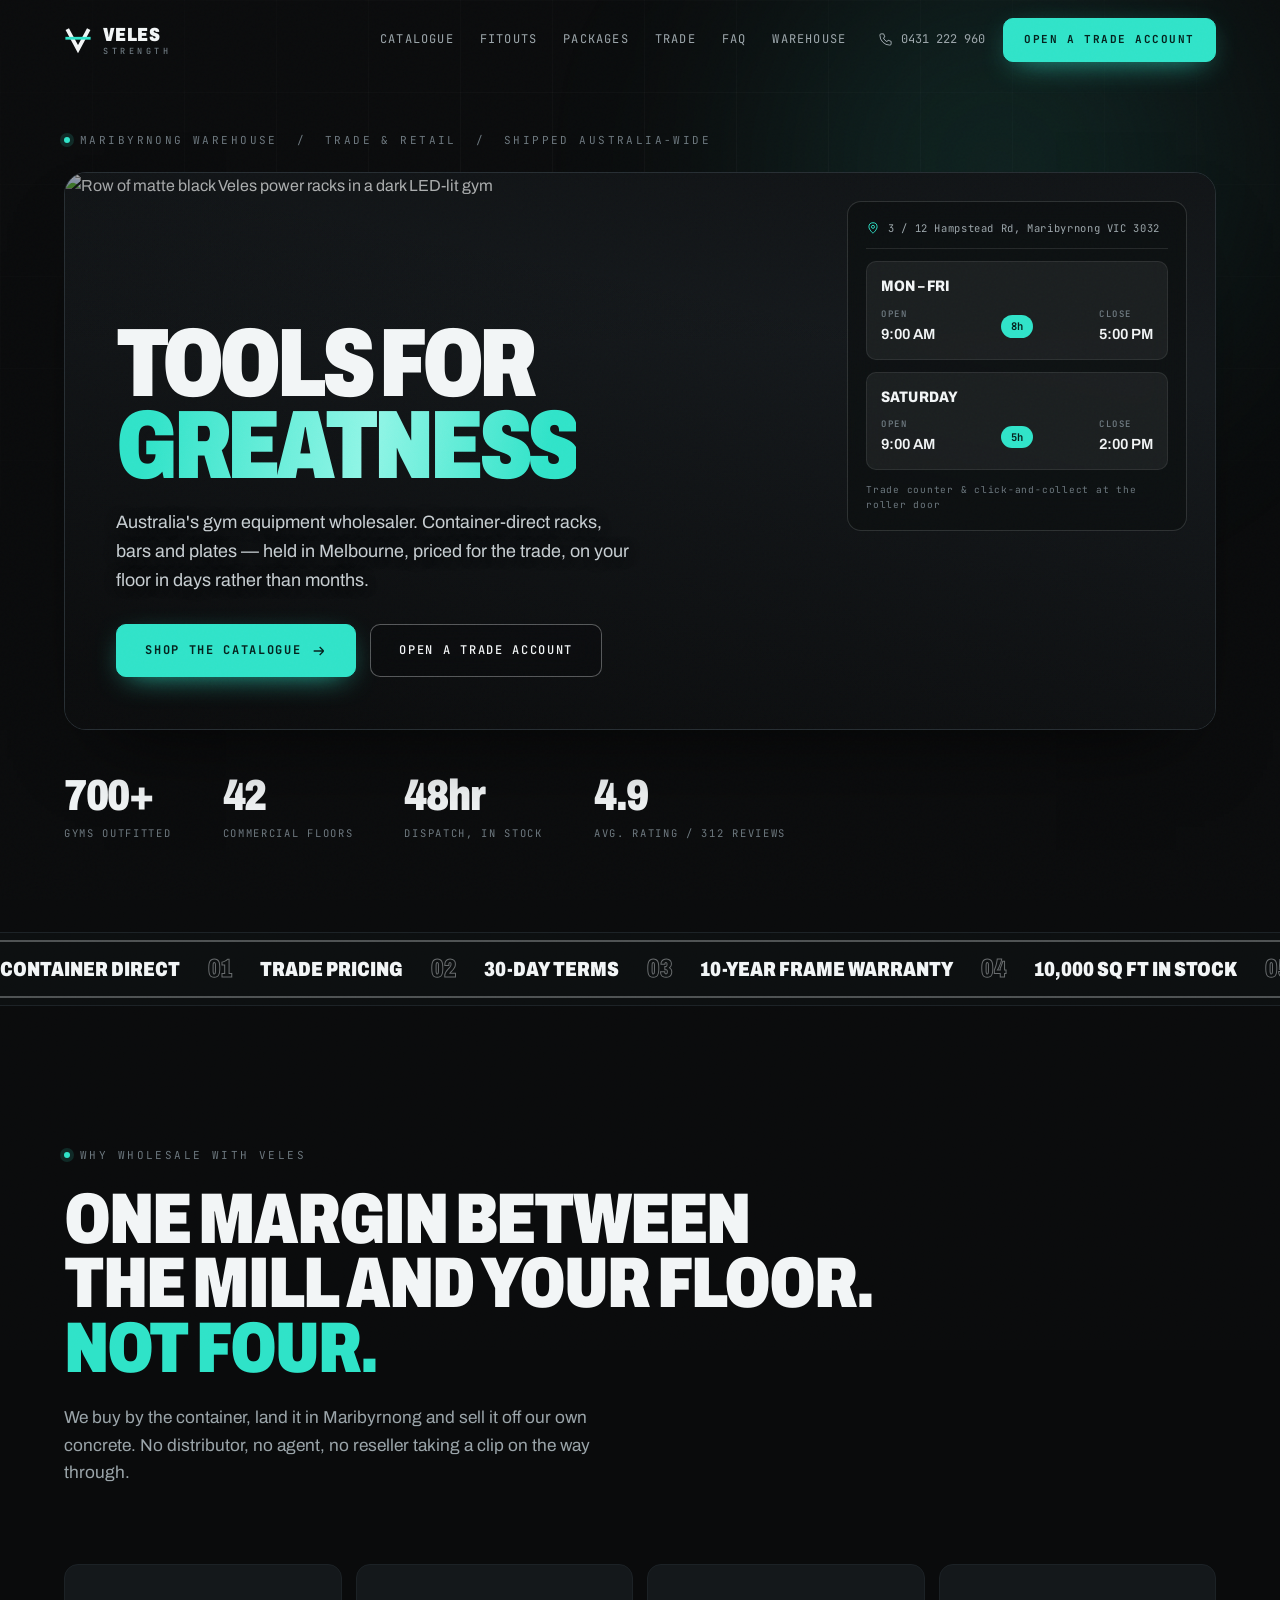
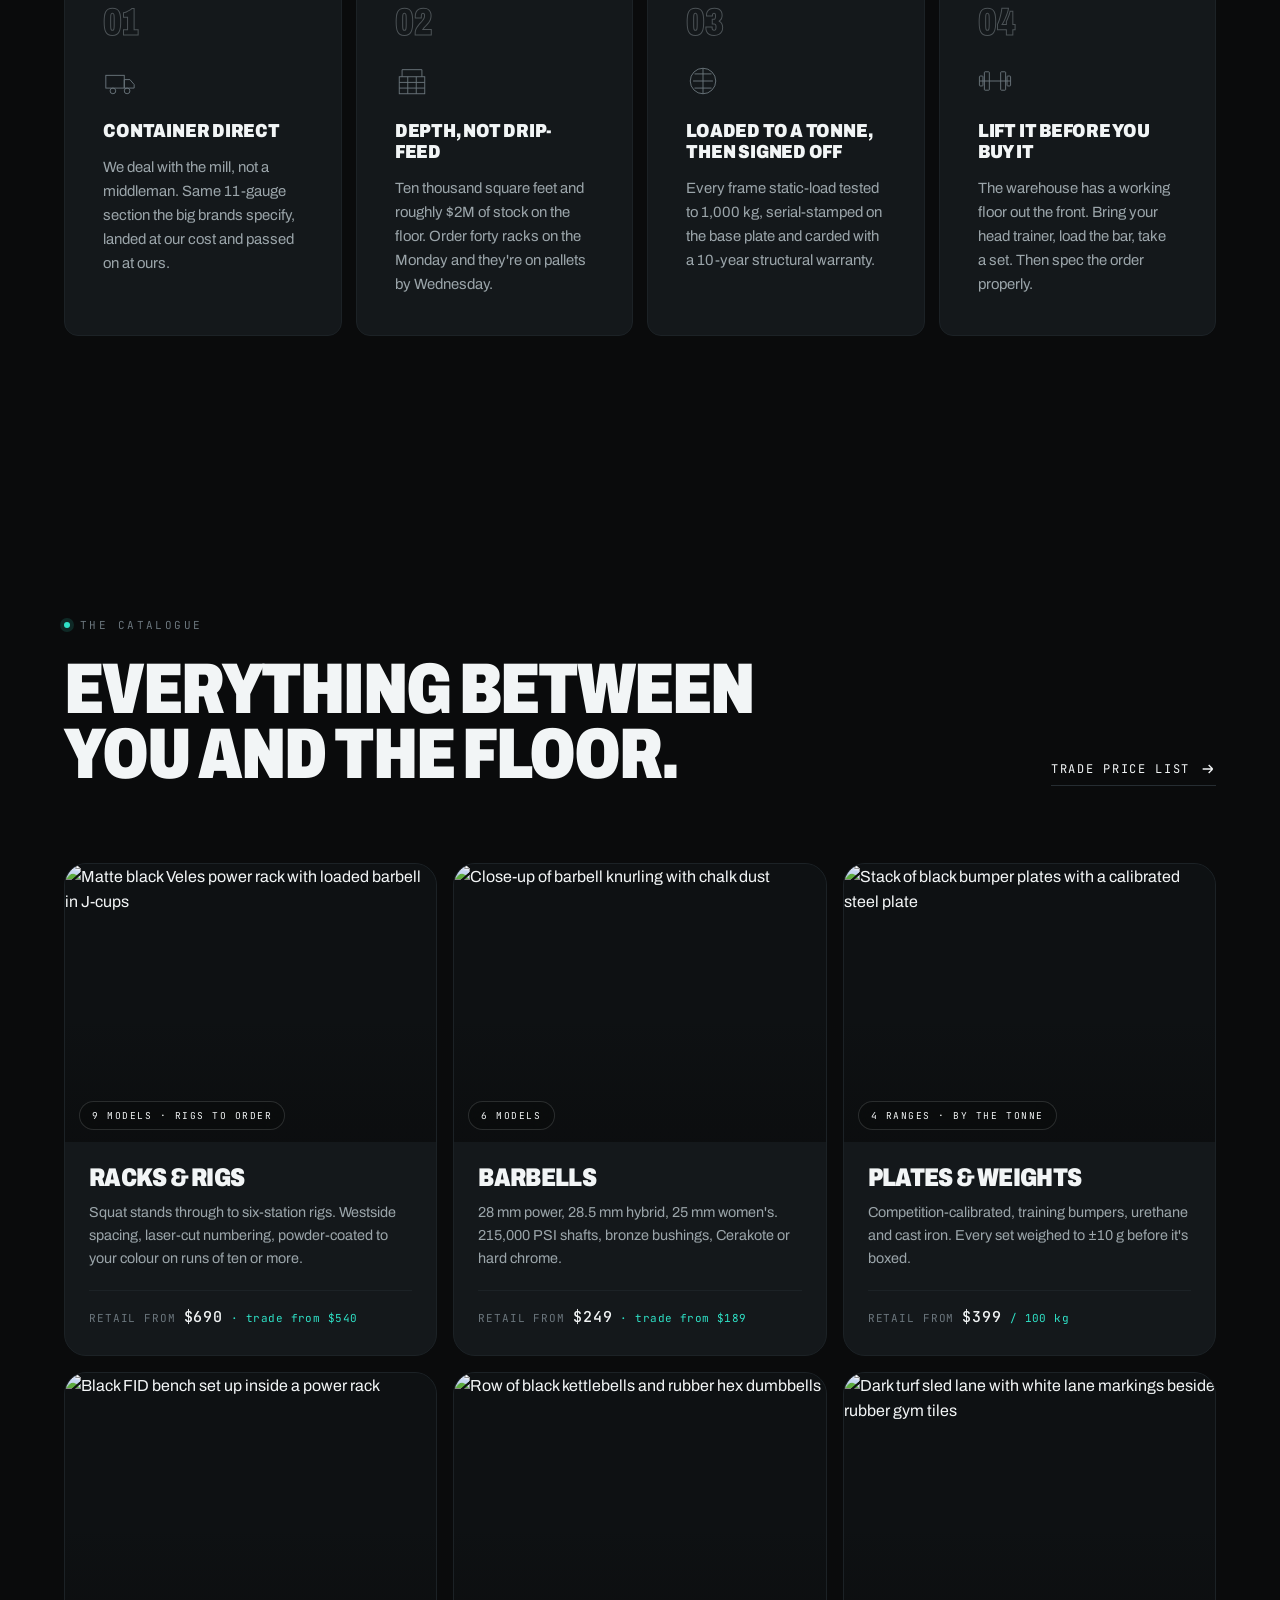
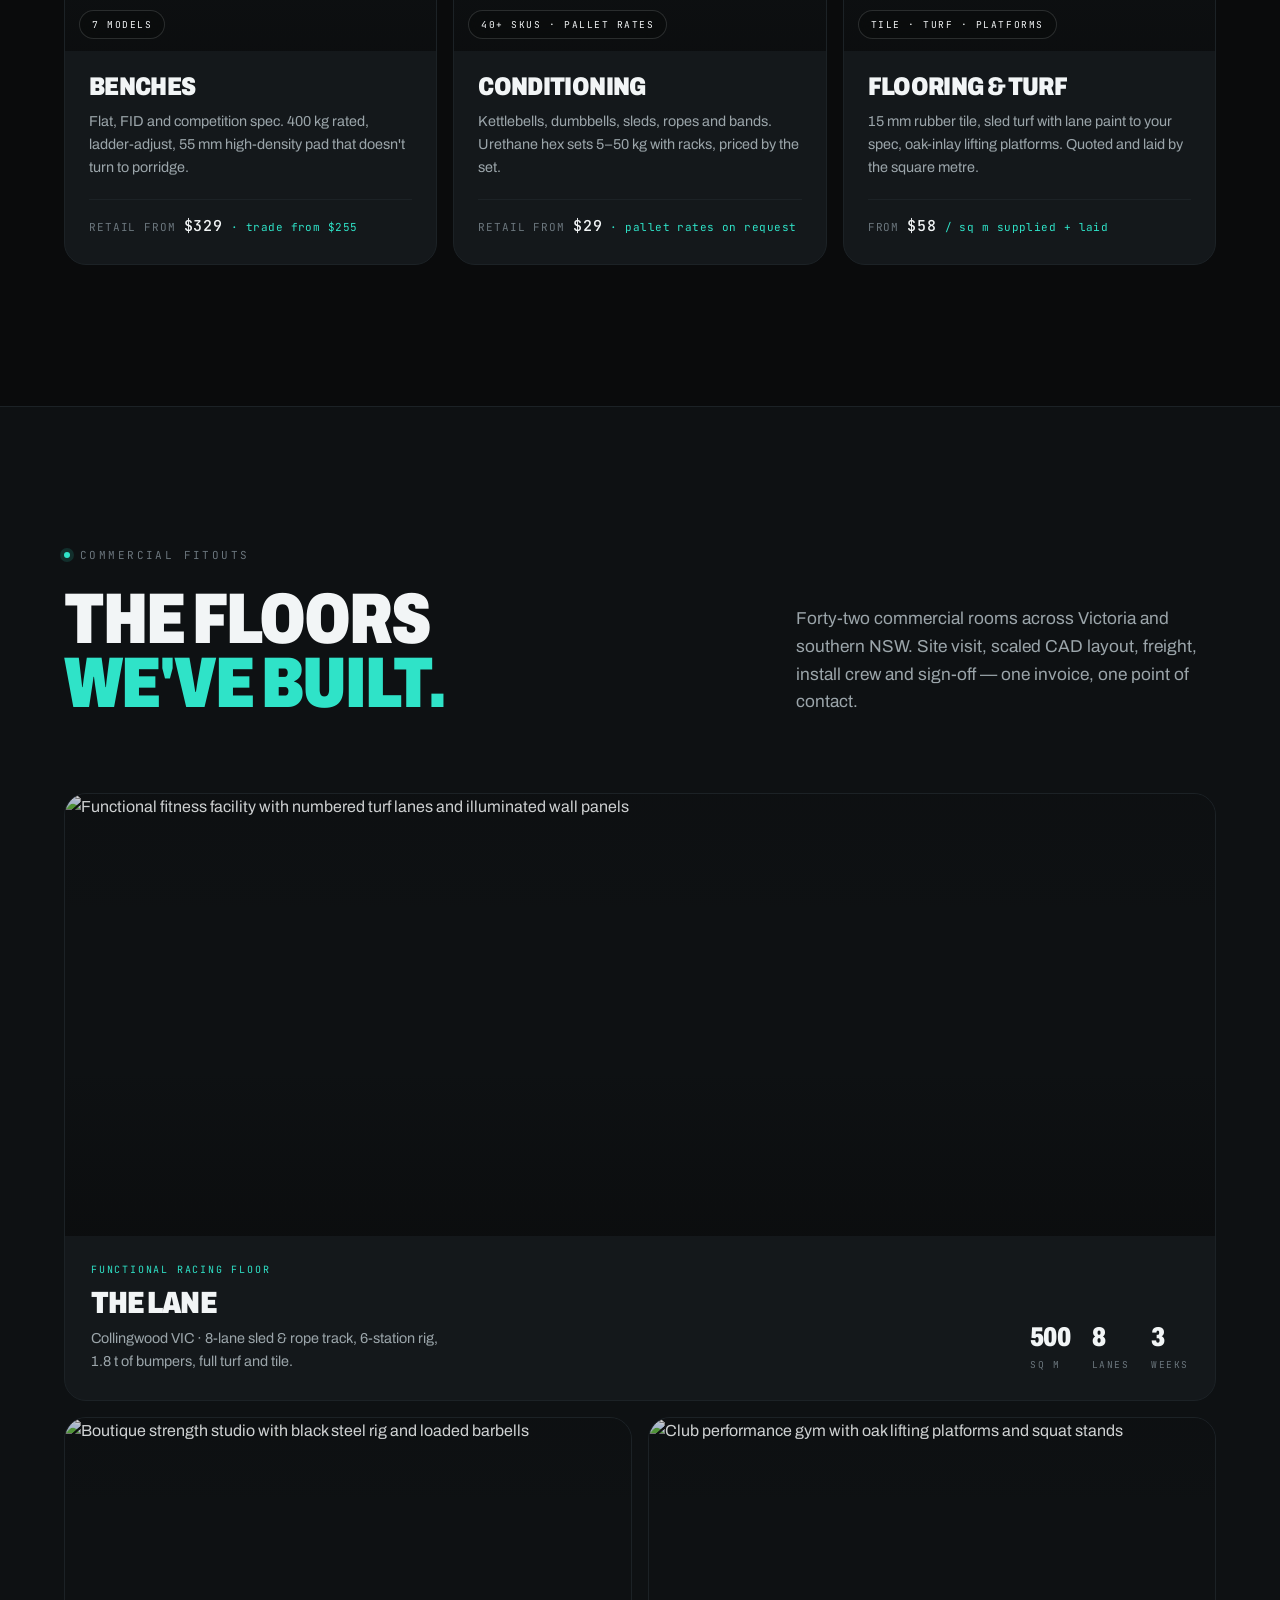
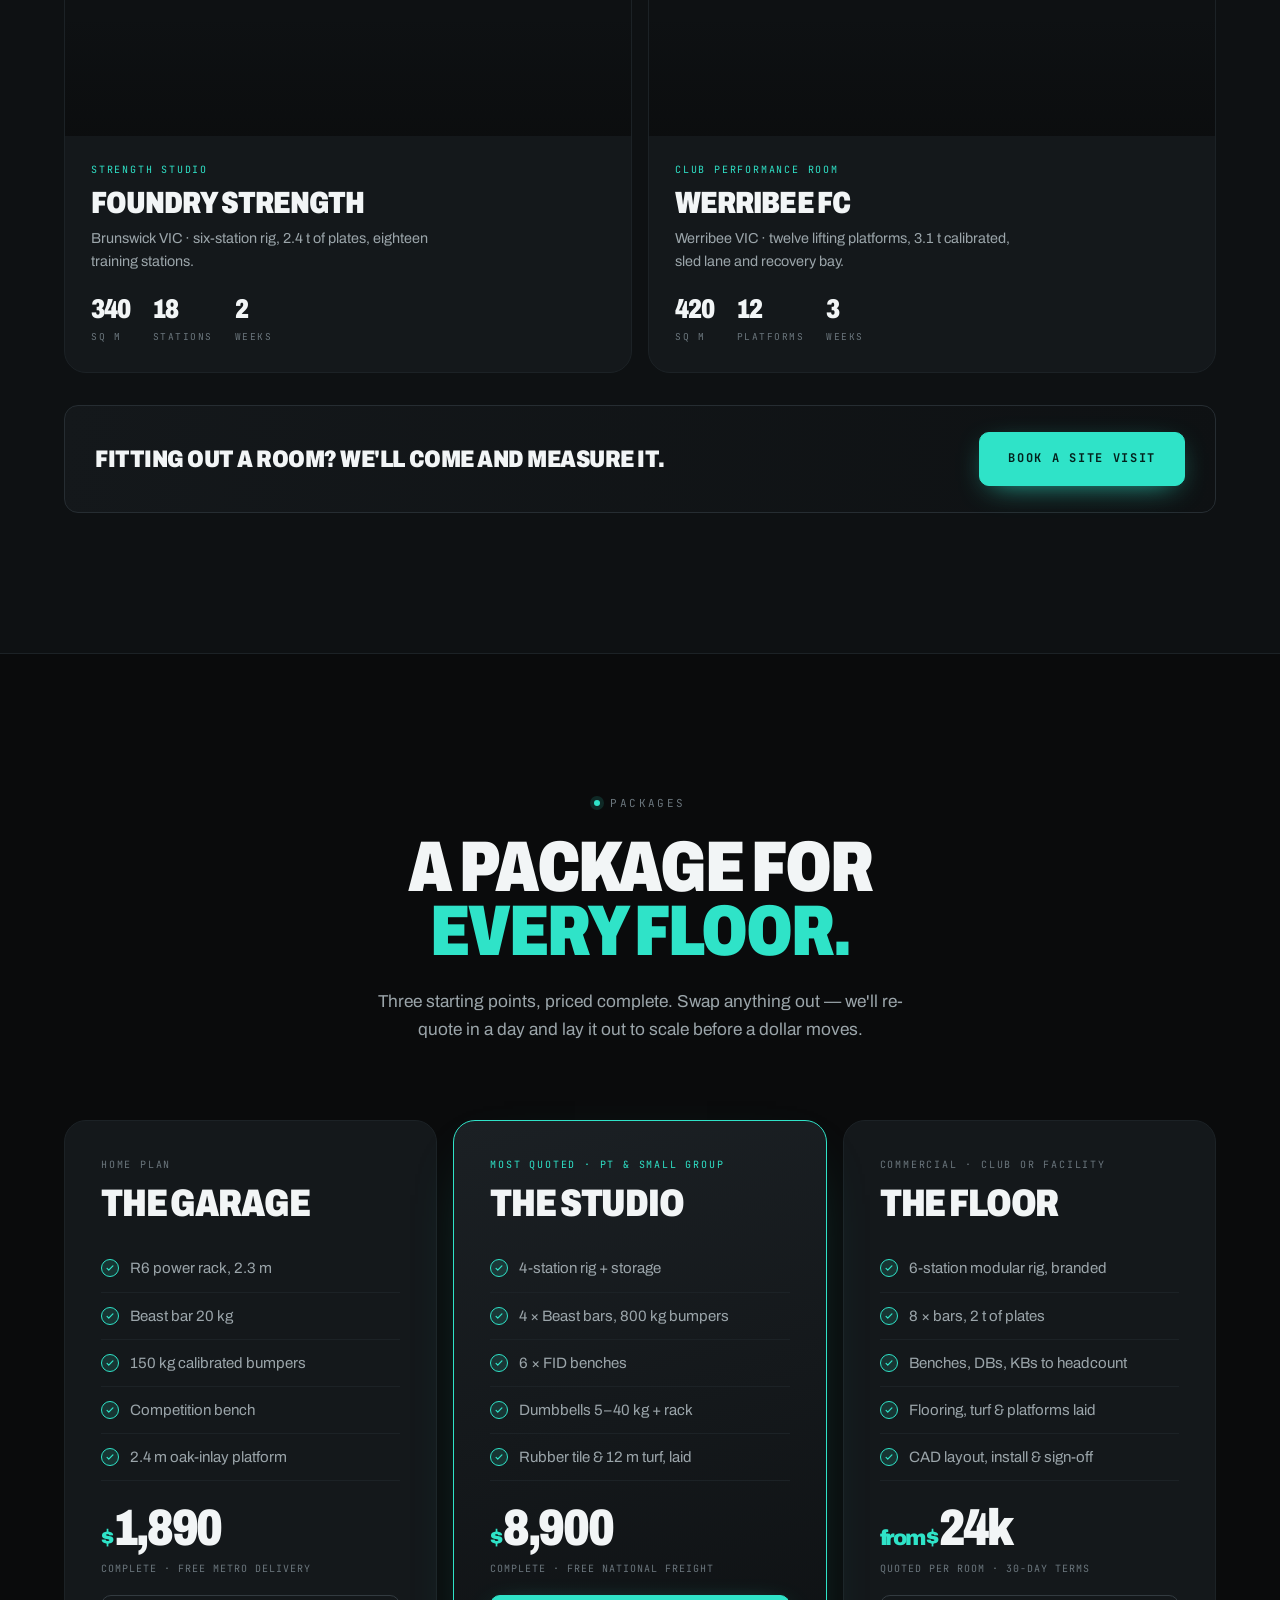
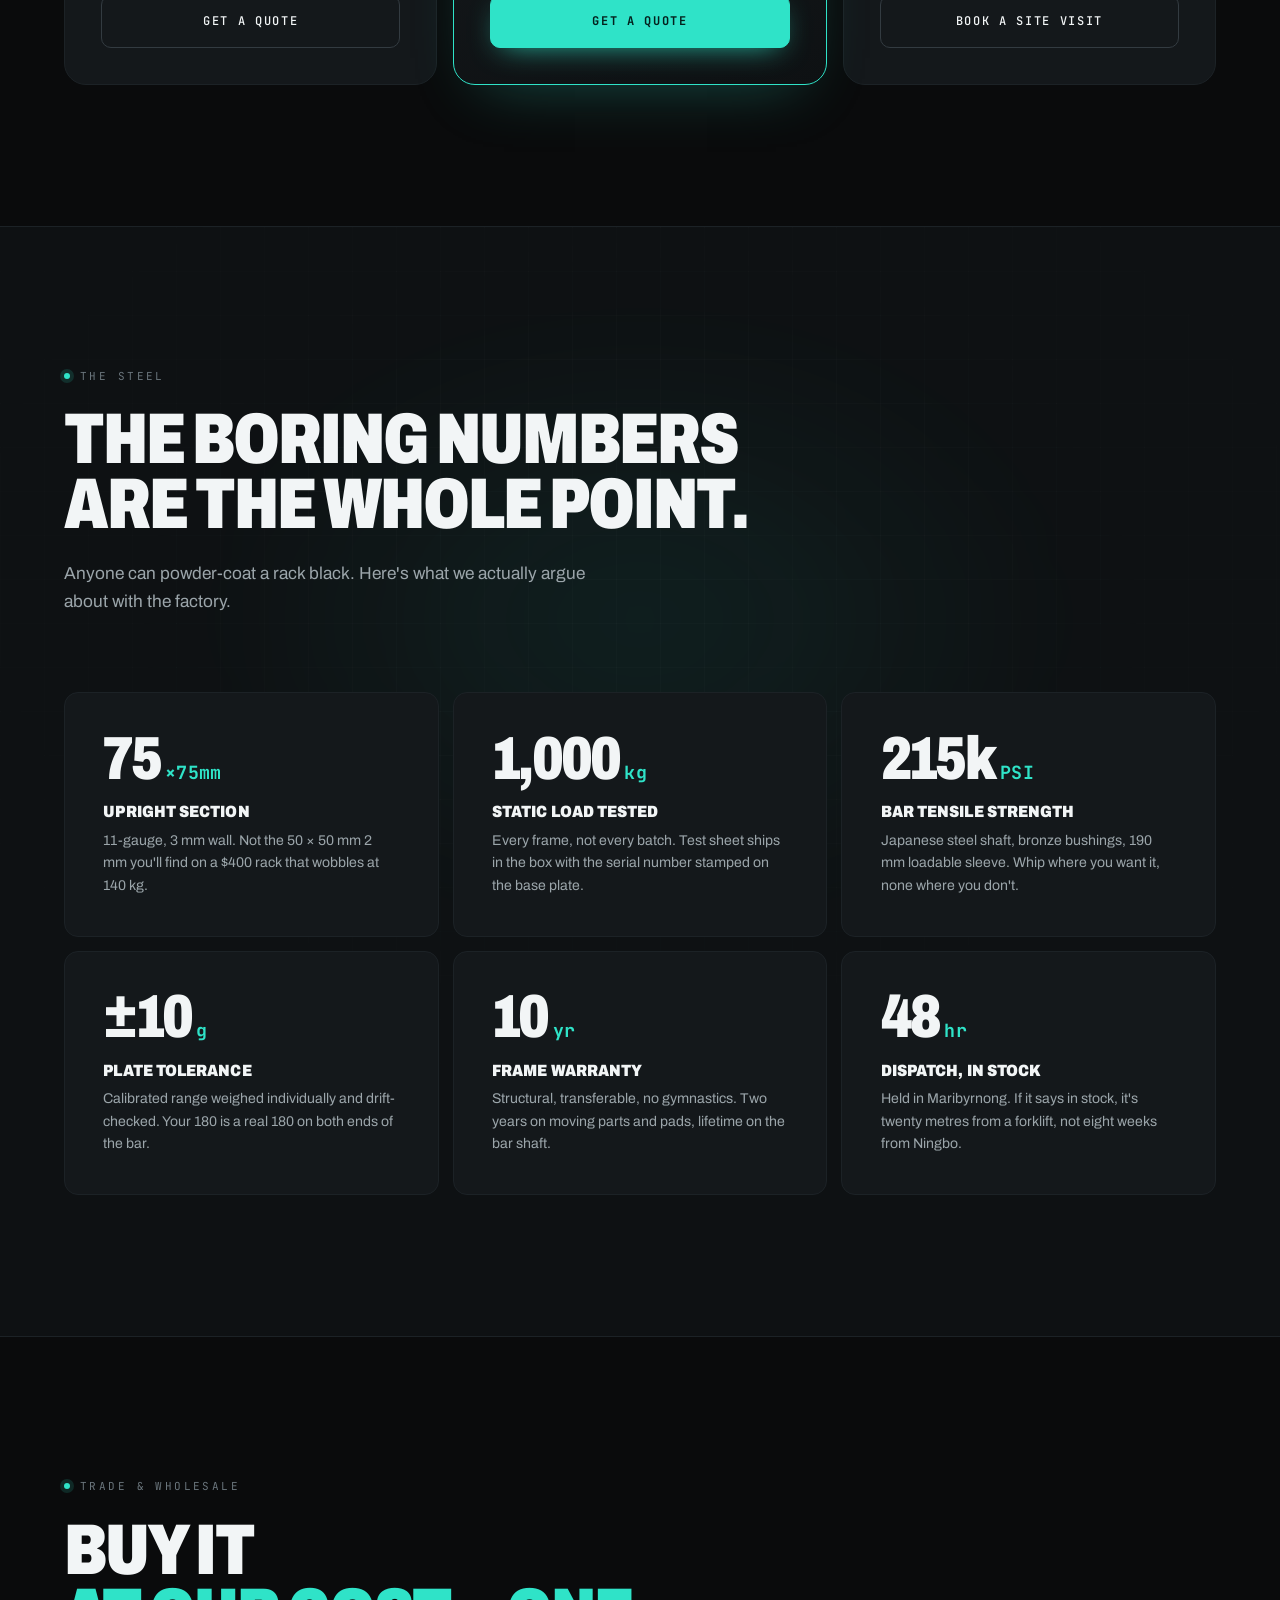
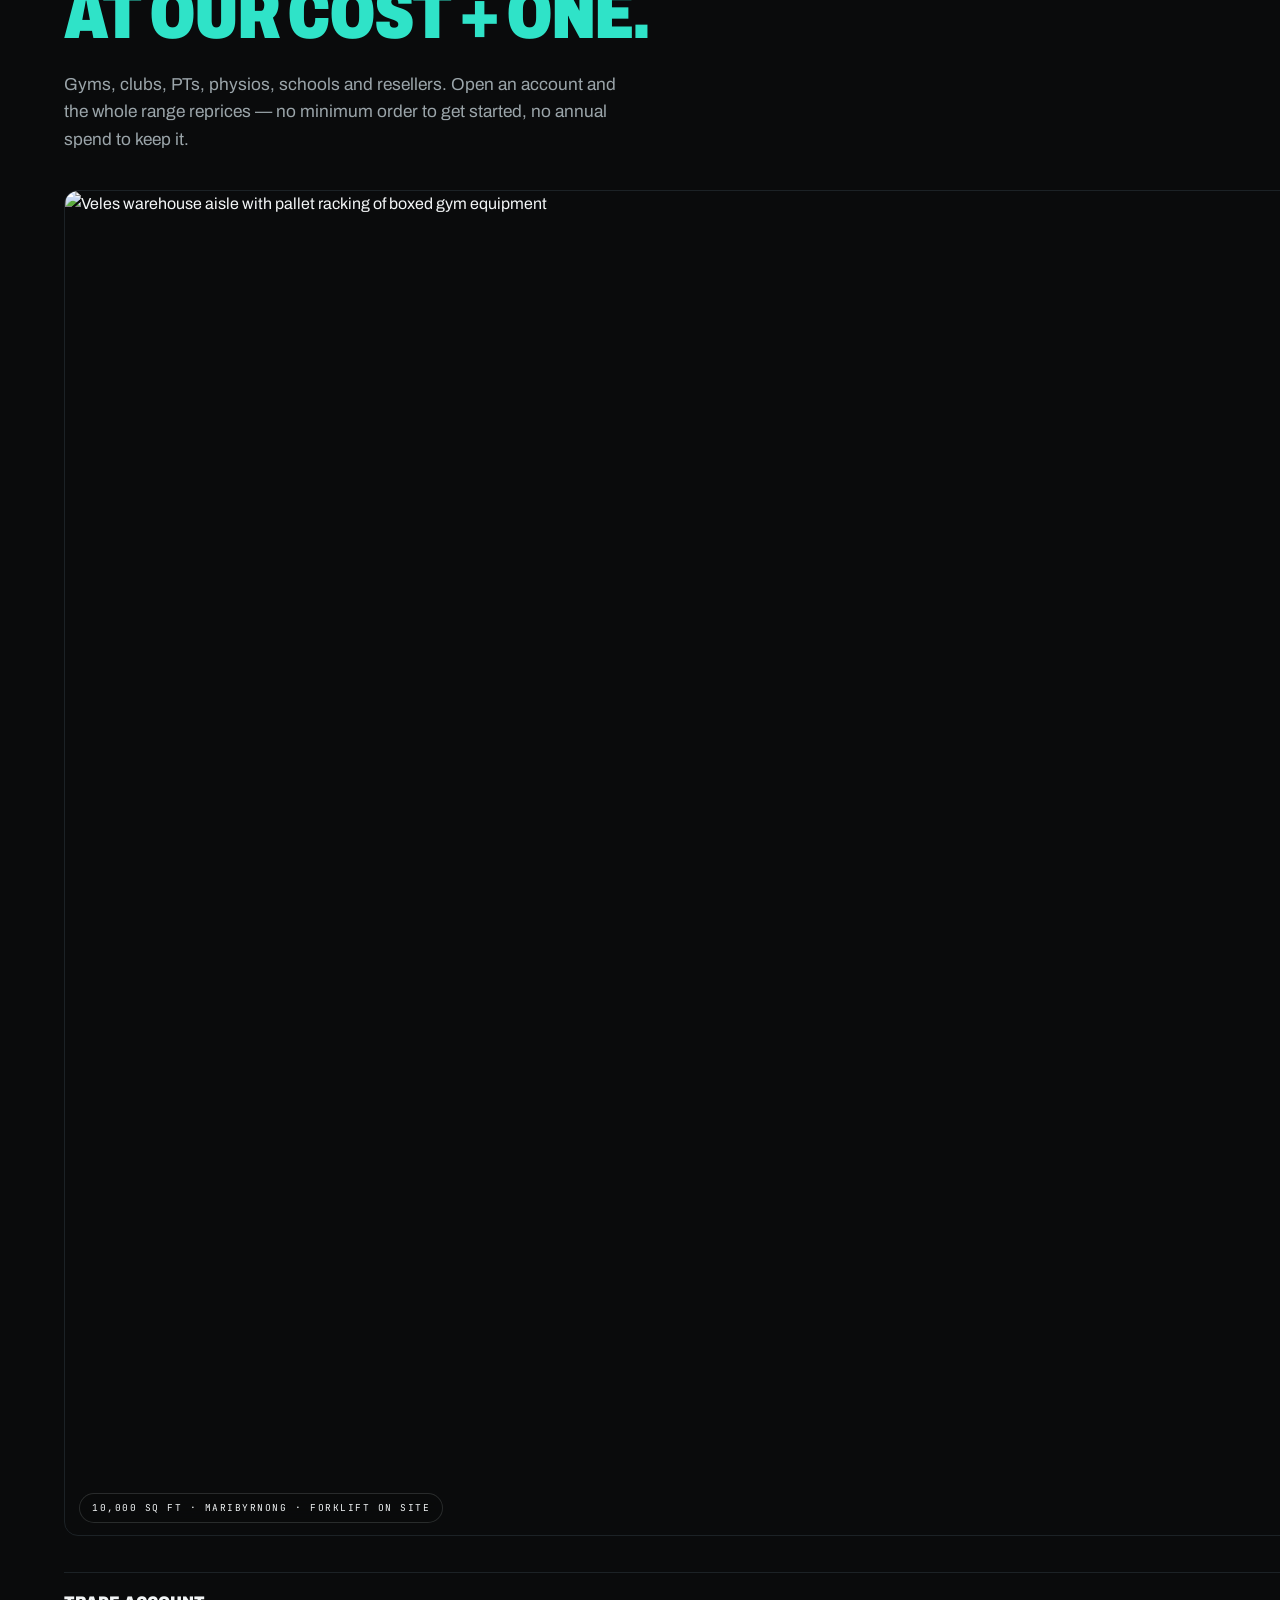
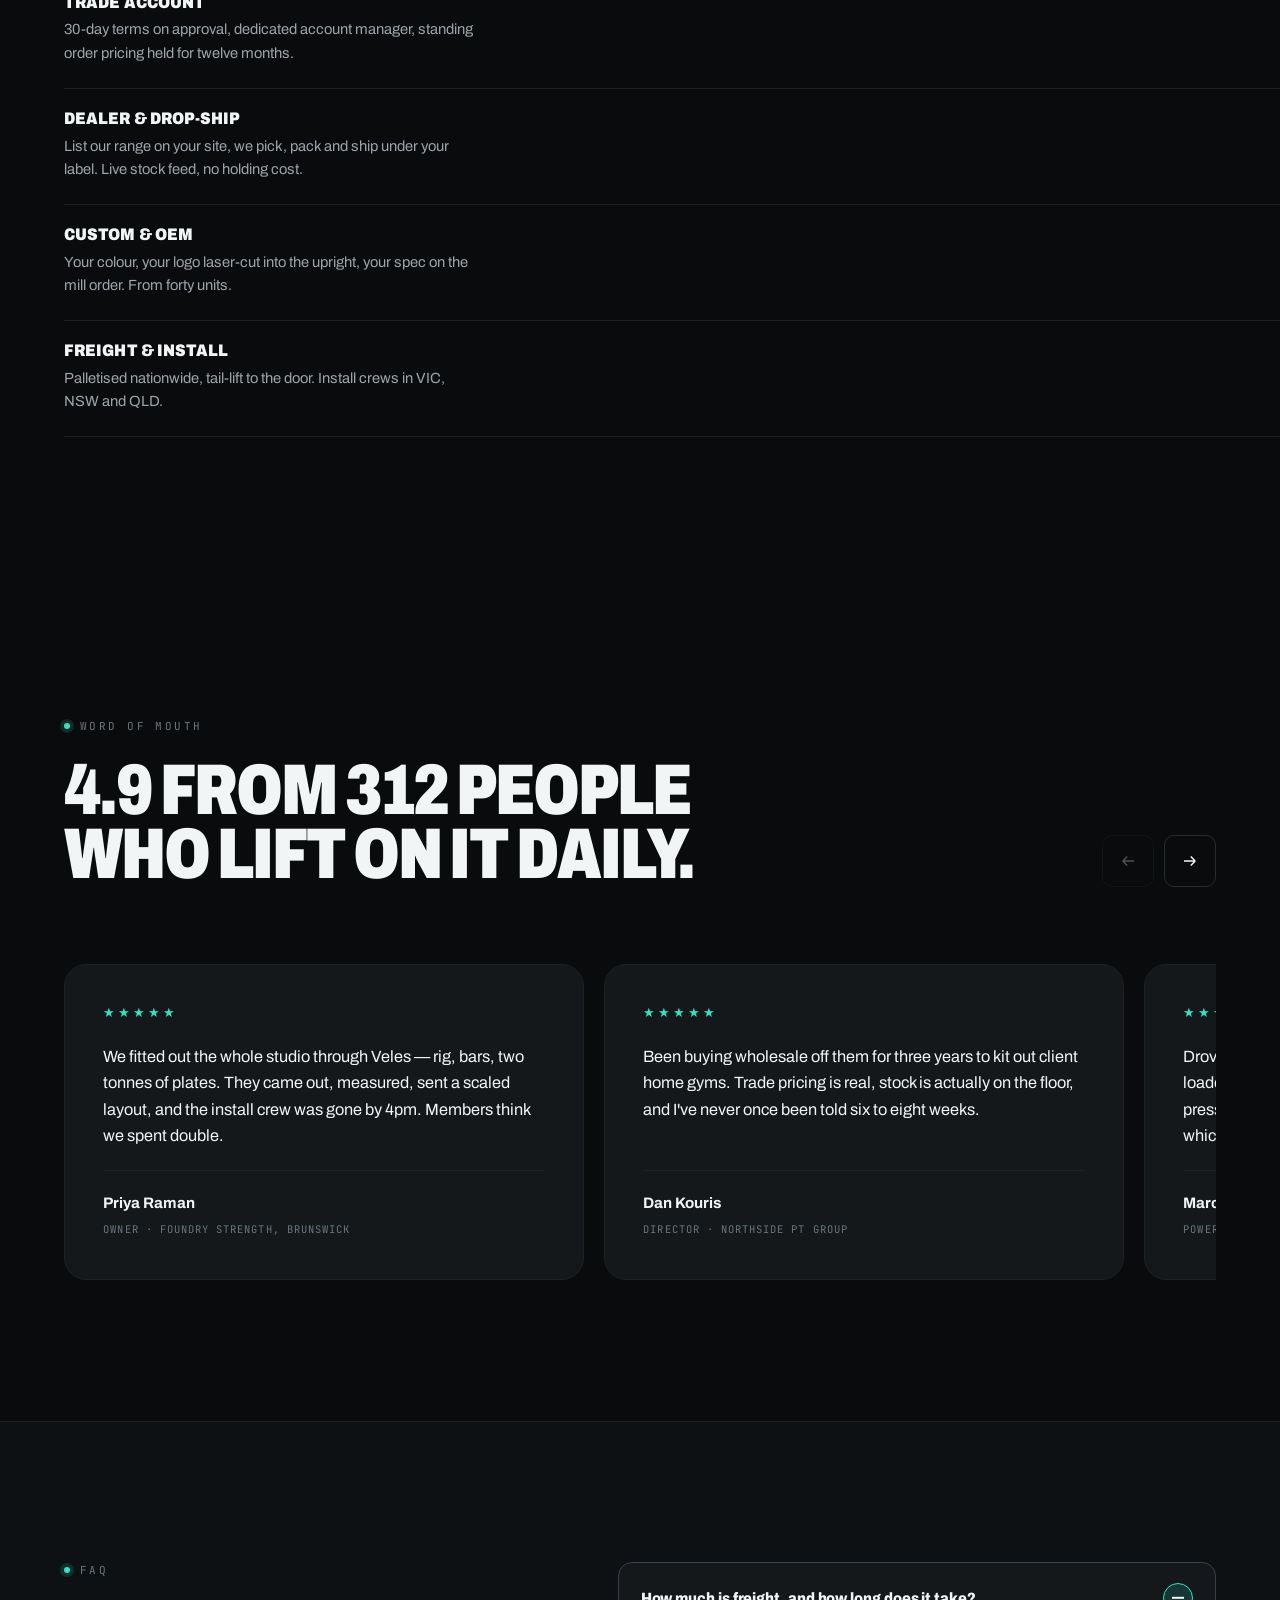
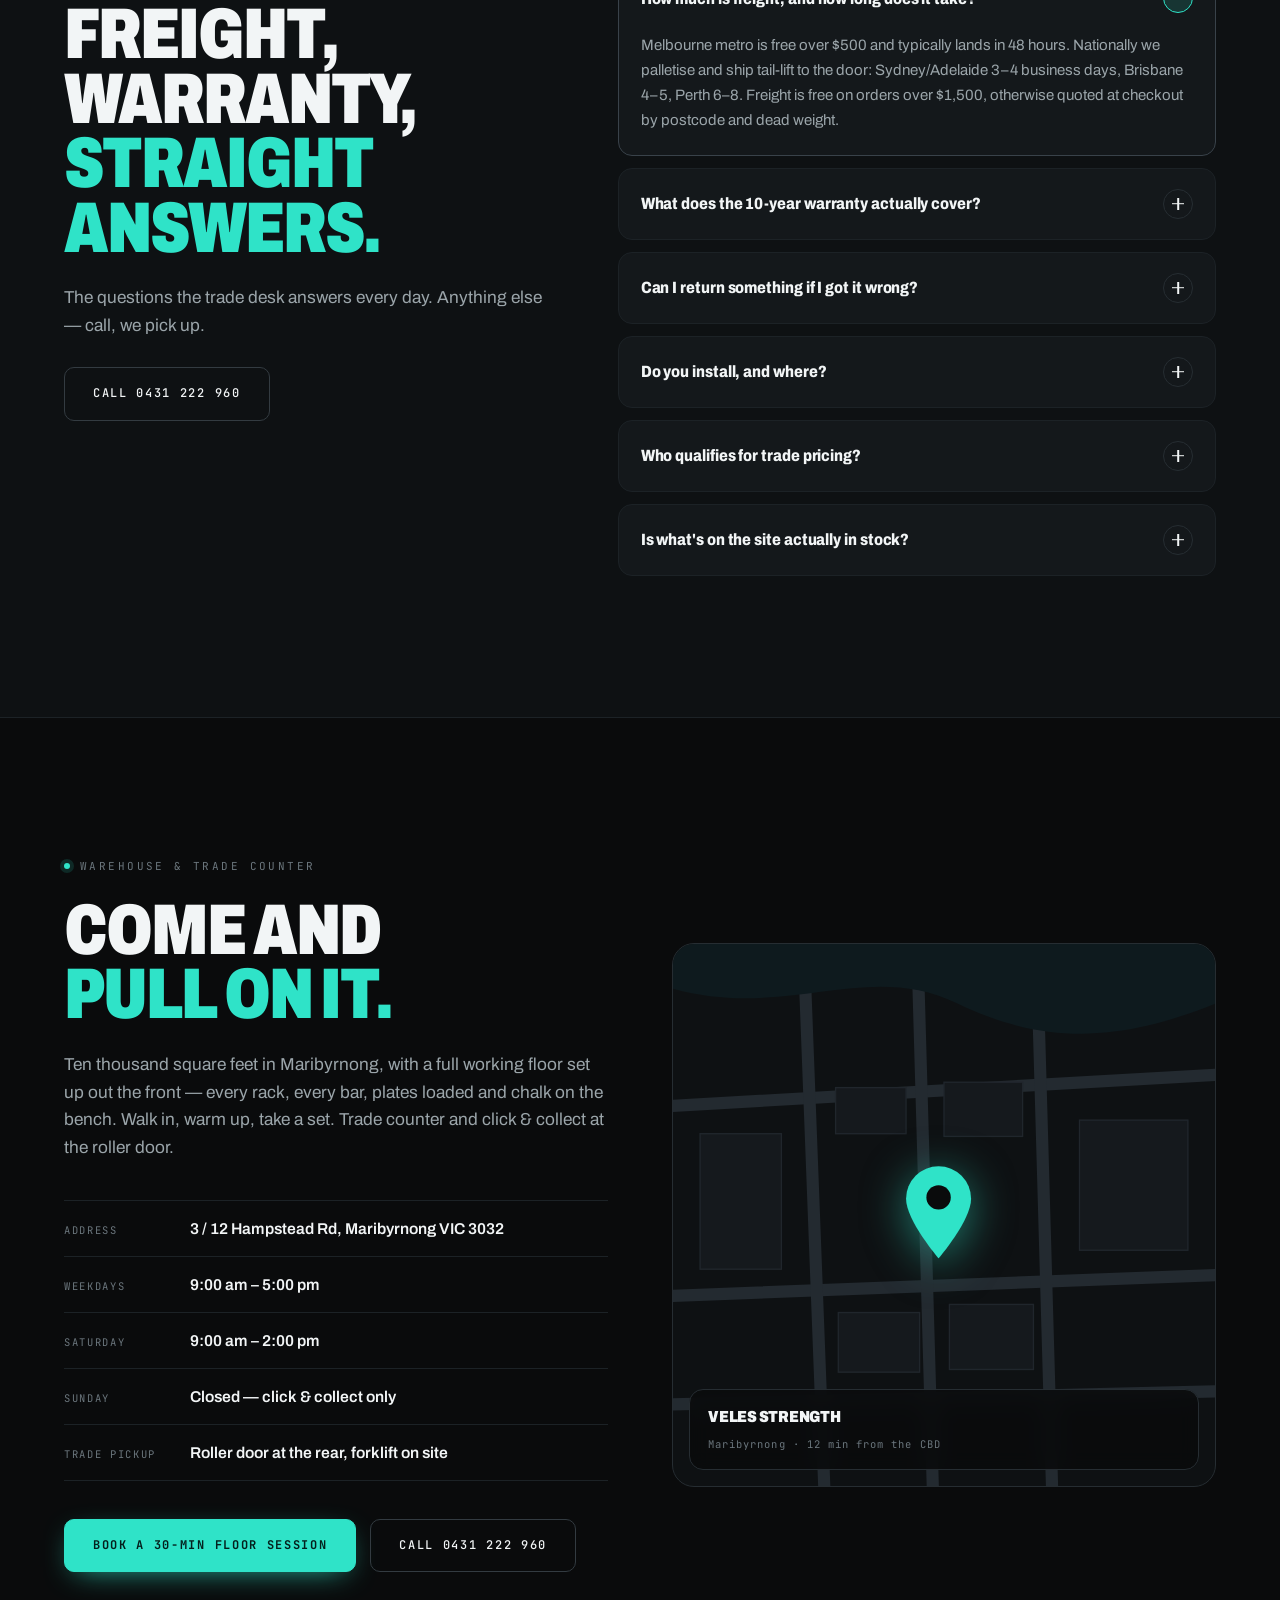
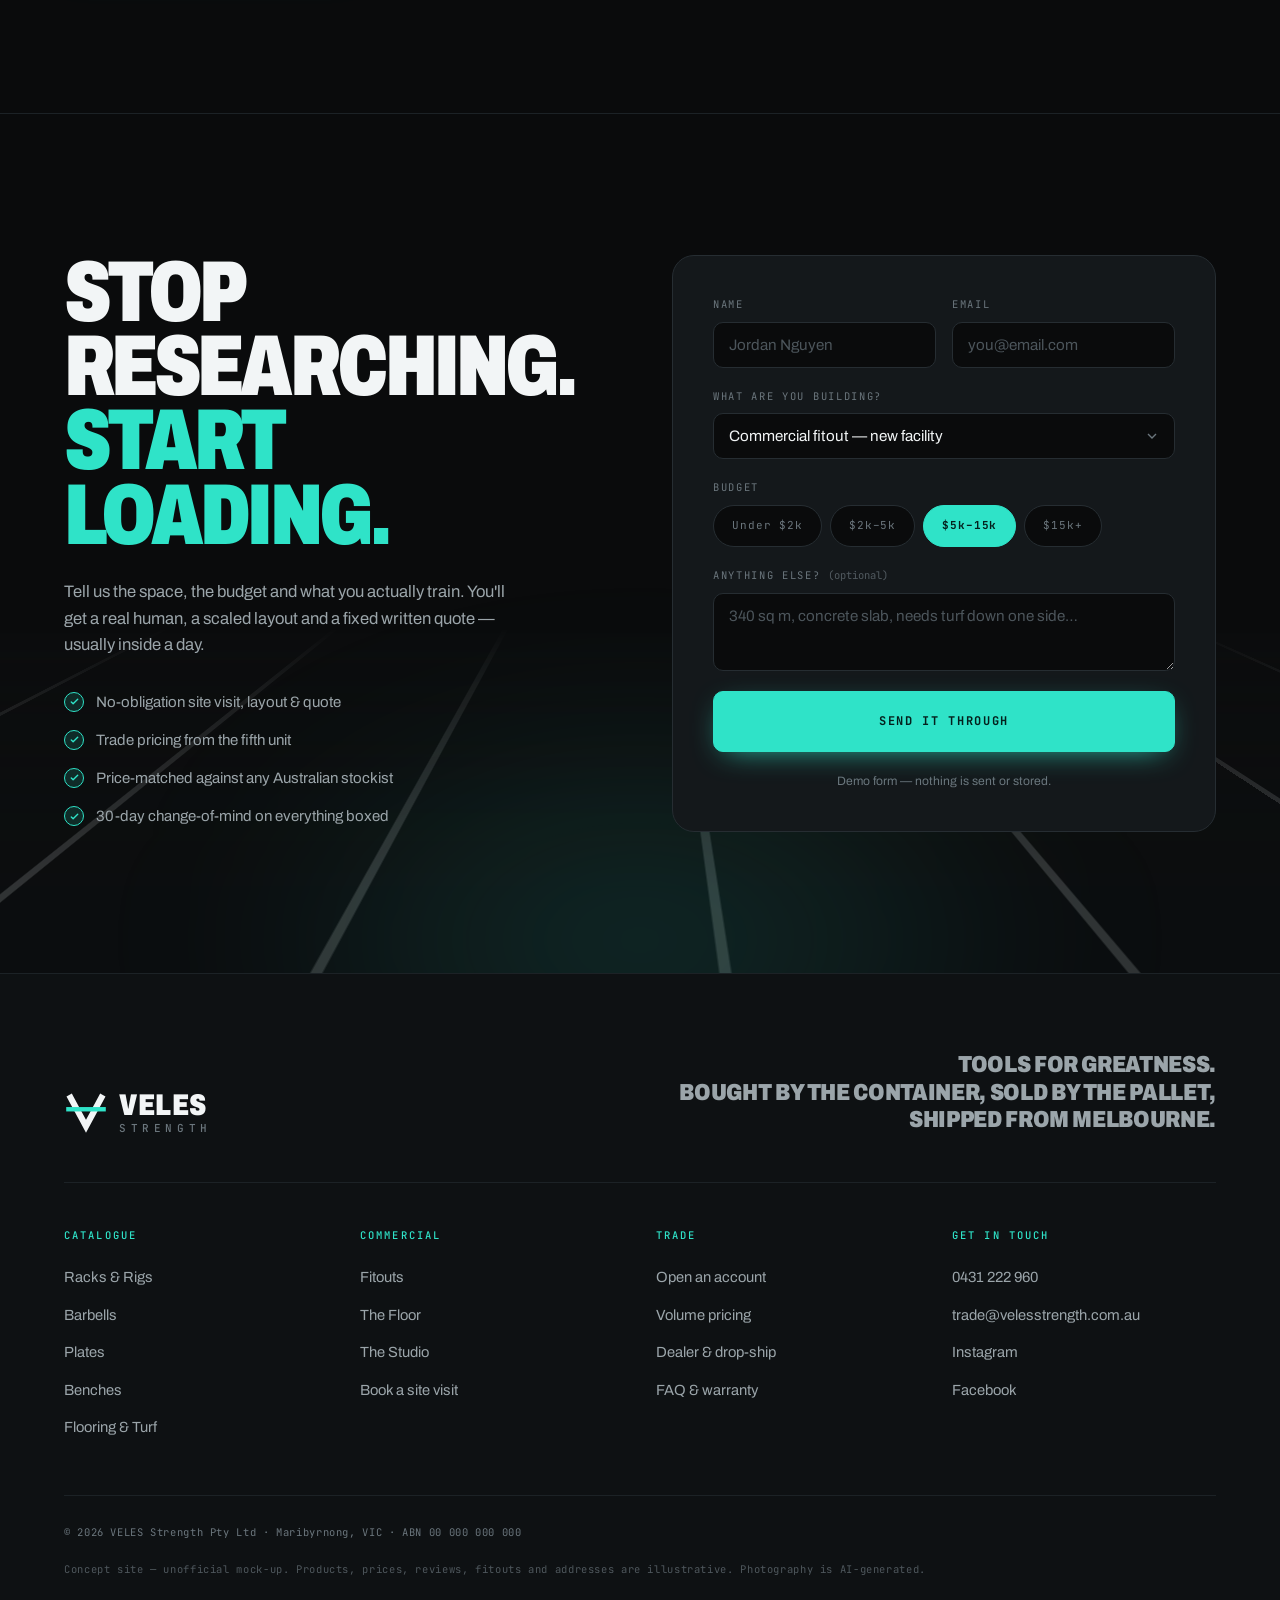
==== commit 8608a162: "Add photography, hero card, pricing tiers, catalogue and FAQ Iterates the wholesaler site against a " ====
--- a/veles-strength/index.html
+++ b/veles-strength/index.html
@@ -30,10 +30,11 @@
     </a>
 
     <nav class="nav__links" aria-label="Primary">
-      <a href="#range">Range</a>
+      <a href="#range">Catalogue</a>
       <a href="#fitouts">Fitouts</a>
       <a href="#build">Packages</a>
       <a href="#trade">Trade</a>
+      <a href="#faq">FAQ</a>
       <a href="#showroom">Warehouse</a>
     </nav>
 
@@ -52,11 +53,11 @@
 
 <div class="mobile-menu" id="mobileMenu" hidden>
   <nav aria-label="Mobile">
-    <a href="#range"><span>01</span> Range</a>
+    <a href="#range"><span>01</span> Catalogue</a>
     <a href="#fitouts"><span>02</span> Fitouts</a>
     <a href="#build"><span>03</span> Packages</a>
-    <a href="#craft"><span>04</span> The Steel</a>
-    <a href="#trade"><span>05</span> Trade</a>
+    <a href="#trade"><span>04</span> Trade</a>
+    <a href="#faq"><span>05</span> FAQ</a>
     <a href="#showroom"><span>06</span> Warehouse</a>
   </nav>
   <div class="mobile-menu__foot">
@@ -70,111 +71,72 @@
 <!-- ══════════════════════ HERO ══════════════════════ -->
 <section class="hero" id="top">
   <div class="hero__bg" aria-hidden="true">
-    <div class="leds">
-      <i></i><i></i><i></i><i></i><i></i><i></i><i></i><i></i><i></i>
-    </div>
     <div class="blueprint"></div>
-    <div class="hero__floor"></div>
     <div class="glow glow--a"></div>
   </div>
 
-  <div class="hero__inner">
-    <div class="hero__copy">
-      <p class="eyebrow reveal" data-d="0">
-        <span class="eyebrow__dot"></span>Maribyrnong warehouse &nbsp;/&nbsp; Trade &amp; retail &nbsp;/&nbsp; Shipped Australia-wide
-      </p>
-
-      <h1 class="hero__title">
-        <span class="line reveal" data-d="1">Tools for</span>
-        <span class="line reveal" data-d="2"><em>greatness</em></span>
-      </h1>
-
-      <p class="hero__sub reveal" data-d="3">
-        Australia's gym equipment wholesaler. Container-direct racks, bars and plates —
-        held in Melbourne, priced for the trade, on your floor in days rather than months.
-      </p>
-
-      <div class="hero__cta reveal" data-d="4">
-        <a class="btn btn--accent" href="#fitouts">
-          See the floors we've built
-          <svg viewBox="0 0 24 24" aria-hidden="true"><path d="M4 12h15m0 0l-6-6m6 6l-6 6" fill="none" stroke="currentColor" stroke-width="2"/></svg>
-        </a>
-        <a class="btn btn--ghost" href="#trade">Open a trade account</a>
-      </div>
-
-      <dl class="hero__stats reveal" data-d="5">
-        <div><dt data-count="700" data-suffix="+">0</dt><dd>Gyms outfitted</dd></div>
-        <div><dt data-count="42" data-suffix="">0</dt><dd>Commercial floors</dd></div>
-        <div><dt data-count="48" data-suffix="hr">0</dt><dd>Dispatch, in stock</dd></div>
-      </dl>
-    </div>
-
-    <!-- Blueprint hero illustration: R6 power rack, annotated -->
-    <div class="hero__art reveal" data-d="3" aria-hidden="true">
-      <div class="hero__art-tag"><span>FIG. 01</span> VELES R6 — POWER RACK</div>
-      <svg class="rack-svg" viewBox="-82 -10 584 548" fill="none">
-        <g class="bp-dim">
-          <path d="M40 500 H380"/><path d="M40 494v12"/><path d="M380 494v12"/>
-          <path d="M400 60 V440"/><path d="M394 60h12"/><path d="M394 440h12"/>
-        </g>
-        <text class="bp-label" x="210" y="516" text-anchor="middle">1220 mm</text>
-        <text class="bp-label" x="412" y="254" text-anchor="middle" transform="rotate(90 412 254)">2300 mm</text>
-
-        <g class="bp-faint">
-          <rect x="98" y="70" width="20" height="370"/>
-          <rect x="302" y="70" width="20" height="370"/>
-          <path d="M118 78 H302"/>
-        </g>
-
-        <g class="bp-line">
-          <rect x="55" y="428" width="310" height="16"/>
-          <path d="M75 444v14H105v-14"/><path d="M315 444v14h30v-14"/>
-        </g>
-
-        <g class="bp-line">
-          <rect x="62" y="60" width="26" height="372"/>
-          <rect x="332" y="60" width="26" height="372"/>
-        </g>
-        <g class="bp-hole">
-          <g id="holesL"></g>
-          <g id="holesR"></g>
-        </g>
-
-        <g class="bp-line">
-          <rect x="62" y="60" width="296" height="18"/>
-          <path d="M88 96 H332"/>
-        </g>
-
-        <g class="bp-accent">
-          <rect x="70" y="104" width="280" height="12" rx="6"/>
-          <path d="M120 104v12M160 104v12M200 104v12M240 104v12M280 104v12"/>
-        </g>
-
-        <g class="bp-accent">
-          <path d="M88 250h22v10H88z"/><path d="M332 250h-22v10h22z"/>
-          <rect x="30" y="248" width="360" height="8" rx="4"/>
-          <rect x="14" y="238" width="18" height="28" rx="3"/>
-          <rect x="388" y="238" width="18" height="28" rx="3"/>
-        </g>
-
-        <g class="bp-line"><path d="M88 340h70M332 340h-70"/></g>
-
-        <g class="bp-callout">
-          <path d="M358 68 L392 40"/><circle cx="358" cy="68" r="3"/>
-          <path d="M62 302 L26 330"/><circle cx="62" cy="302" r="3"/>
-          <path d="M358 434 L396 462"/><circle cx="358" cy="434" r="3"/>
-        </g>
-        <text class="bp-note" x="396" y="34">75×75mm / 11ga</text>
-        <text class="bp-note" x="22" y="346" text-anchor="end">50mm Westside</text>
-        <text class="bp-note" x="400" y="470">1,000kg tested</text>
-      </svg>
-    </div>
-  </div>
-
-  <a class="hero__scroll" href="#proof" aria-label="Scroll down">
-    <span>Scroll</span>
-    <i></i>
-  </a>
+  <div class="wrap">
+    <p class="eyebrow reveal" data-d="0">
+      <span class="eyebrow__dot"></span>Maribyrnong warehouse &nbsp;/&nbsp; Trade &amp; retail &nbsp;/&nbsp; Shipped Australia-wide
+    </p>
+
+    <!-- Big photo card with floating hours widget, per reference -->
+    <div class="hero-card reveal" data-d="1">
+      <img class="hero-card__img" src="https://d8j0ntlcm91z4.cloudfront.net/user_3HV8BxJBXdMZoRRY3h4JdGtQNq3/hf_20260805_153038_e88f9103-b6e6-4ae3-b948-05b667dc8771_min.webp"
+           alt="Row of matte black Veles power racks in a dark LED-lit gym" width="2048" height="1152" fetchpriority="high">
+      <div class="hero-card__scrim" aria-hidden="true"></div>
+
+      <div class="hero-card__copy">
+        <h1 class="hero__title">
+          <span class="line">Tools for</span>
+          <span class="line"><em>greatness</em></span>
+        </h1>
+        <p class="hero__sub">
+          Australia's gym equipment wholesaler. Container-direct racks, bars and plates —
+          held in Melbourne, priced for the trade, on your floor in days rather than months.
+        </p>
+        <div class="hero__cta">
+          <a class="btn btn--accent" href="#range">
+            Shop the catalogue
+            <svg viewBox="0 0 24 24" aria-hidden="true"><path d="M4 12h15m0 0l-6-6m6 6l-6 6" fill="none" stroke="currentColor" stroke-width="2"/></svg>
+          </a>
+          <a class="btn btn--glass" href="#trade">Open a trade account</a>
+        </div>
+      </div>
+
+      <!-- Floating warehouse-hours widget -->
+      <aside class="hours" aria-label="Warehouse hours">
+        <p class="hours__addr">
+          <svg viewBox="0 0 24 24" aria-hidden="true"><path d="M12 21s-7-6.1-7-11a7 7 0 1114 0c0 4.9-7 11-7 11z" fill="none" stroke="currentColor" stroke-width="1.6"/><circle cx="12" cy="10" r="2.6" fill="none" stroke="currentColor" stroke-width="1.6"/></svg>
+          3 / 12 Hampstead Rd, Maribyrnong VIC 3032
+        </p>
+        <div class="hours__row">
+          <b>Mon – Fri</b>
+          <div class="hours__times">
+            <span class="hours__cell"><i>Open</i>9:00 AM</span>
+            <span class="hours__chip">8h</span>
+            <span class="hours__cell"><i>Close</i>5:00 PM</span>
+          </div>
+        </div>
+        <div class="hours__row">
+          <b>Saturday</b>
+          <div class="hours__times">
+            <span class="hours__cell"><i>Open</i>9:00 AM</span>
+            <span class="hours__chip">5h</span>
+            <span class="hours__cell"><i>Close</i>2:00 PM</span>
+          </div>
+        </div>
+        <p class="hours__note">Trade counter &amp; click-and-collect at the roller door</p>
+      </aside>
+    </div>
+
+    <dl class="hero__stats reveal" data-d="2">
+      <div><dt data-count="700" data-suffix="+">0</dt><dd>Gyms outfitted</dd></div>
+      <div><dt data-count="42" data-suffix="">0</dt><dd>Commercial floors</dd></div>
+      <div><dt data-count="48" data-suffix="hr">0</dt><dd>Dispatch, in stock</dd></div>
+      <div><dt data-count="4.9" data-dec="1">0</dt><dd>Avg. rating / 312 reviews</dd></div>
+    </dl>
+  </div>
 </section>
 
 <!-- ══════════════════════ TRACK MARQUEE ══════════════════════ -->
@@ -234,12 +196,12 @@
   </div>
 </section>
 
-<!-- ══════════════════════ RANGE ══════════════════════ -->
+<!-- ══════════════════════ CATALOGUE ══════════════════════ -->
 <section class="section range" id="range">
   <div class="wrap">
     <header class="sec-head sec-head--row">
       <div>
-        <p class="eyebrow reveal"><span class="eyebrow__dot"></span>The Range</p>
+        <p class="eyebrow reveal"><span class="eyebrow__dot"></span>The Catalogue</p>
         <h2 class="sec-title reveal">Everything between<br>you and the floor.</h2>
       </div>
       <a class="link-arrow reveal" href="#trade">Trade price list
@@ -247,155 +209,82 @@
       </a>
     </header>
 
-    <div class="cards">
-      <article class="card card--feature reveal">
-        <div class="card__art">
-          <svg viewBox="0 0 520 212" fill="none" aria-hidden="true">
-            <g class="bp-faint"><rect x="76" y="34" width="10" height="132"/><rect x="214" y="34" width="10" height="132"/><path d="M86 40h128"/></g>
-            <g class="bp-line">
-              <rect x="52" y="28" width="16" height="140"/><rect x="232" y="28" width="16" height="140"/>
-              <rect x="52" y="28" width="196" height="12"/>
-              <rect x="34" y="166" width="232" height="10"/>
-              <path d="M46 176v8h20v-8M234 176v8h20v-8"/>
-              <path d="M68 118h34M232 118h-34"/>
-            </g>
-            <g class="bp-accent">
-              <rect x="58" y="48" width="184" height="8" rx="4"/>
-              <path d="M96 48v8M136 48v8M176 48v8M216 48v8"/>
-              <rect x="14" y="84" width="272" height="7" rx="3.5"/>
-              <rect x="4" y="76" width="12" height="23" rx="2"/><rect x="284" y="76" width="12" height="23" rx="2"/>
-              <path d="M68 82h14v11H68zM232 82h-14v11h14z"/>
-            </g>
-            <g class="bp-hole">
-              <circle cx="60" cy="62" r="2.6"/><circle cx="60" cy="76" r="2.6"/><circle cx="60" cy="90" r="2.6"/><circle cx="60" cy="104" r="2.6"/><circle cx="60" cy="118" r="2.6"/><circle cx="60" cy="132" r="2.6"/><circle cx="60" cy="146" r="2.6"/>
-              <circle cx="240" cy="62" r="2.6"/><circle cx="240" cy="76" r="2.6"/><circle cx="240" cy="90" r="2.6"/><circle cx="240" cy="104" r="2.6"/><circle cx="240" cy="118" r="2.6"/><circle cx="240" cy="132" r="2.6"/><circle cx="240" cy="146" r="2.6"/>
-            </g>
-
-            <g class="bp-line">
-              <rect x="352" y="58" width="14" height="108"/><rect x="466" y="58" width="14" height="108"/>
-              <rect x="336" y="166" width="160" height="10"/>
-              <path d="M348 176v8h18v-8M466 176v8h18v-8"/>
-              <path d="M366 140h100"/>
-            </g>
-            <g class="bp-accent">
-              <rect x="318" y="96" width="196" height="7" rx="3.5"/>
-              <rect x="308" y="88" width="12" height="23" rx="2"/><rect x="512" y="88" width="12" height="23" rx="2"/>
-              <path d="M366 94h13v11h-13zM466 94h-13v11h13z"/>
-            </g>
-            <g class="bp-hole">
-              <circle cx="359" cy="76" r="2.4"/><circle cx="359" cy="90" r="2.4"/><circle cx="359" cy="104" r="2.4"/><circle cx="359" cy="118" r="2.4"/><circle cx="359" cy="132" r="2.4"/>
-              <circle cx="473" cy="76" r="2.4"/><circle cx="473" cy="90" r="2.4"/><circle cx="473" cy="104" r="2.4"/><circle cx="473" cy="118" r="2.4"/><circle cx="473" cy="132" r="2.4"/>
-            </g>
-
-            <text class="bp-label" x="150" y="202" text-anchor="middle">R6 · 1220 mm</text>
-            <text class="bp-label" x="416" y="202" text-anchor="middle">R3 · 1180 mm</text>
-          </svg>
-        </div>
-        <div class="card__body">
-          <span class="card__count">9 models · rigs to order</span>
+    <div class="cat-grid">
+      <article class="cat reveal">
+        <figure class="cat__media">
+          <img src="https://d8j0ntlcm91z4.cloudfront.net/user_3HV8BxJBXdMZoRRY3h4JdGtQNq3/hf_20260805_152954_c252701f-2077-45ae-bc19-15f5f545cd5f_min.webp"
+               alt="Matte black Veles power rack with loaded barbell in J-cups" width="2048" height="1536" loading="lazy">
+          <figcaption class="cat__tag">9 models · rigs to order</figcaption>
+        </figure>
+        <div class="cat__body">
           <h3>Racks &amp; Rigs</h3>
-          <p>Squat stands through to six-station rigs. Westside spacing through the working zone, laser-cut numbering, powder-coated to your colour on runs of ten or more.</p>
-          <span class="card__price">Retail from <b>$690</b> <i>· trade from $540</i></span>
-        </div>
-      </article>
-
-      <article class="card reveal">
-        <div class="card__art">
-          <svg viewBox="0 0 300 200" fill="none" aria-hidden="true">
-            <g class="bp-accent"><rect x="14" y="94" width="272" height="12" rx="6"/></g>
-            <g class="bp-line">
-              <rect x="26" y="72" width="12" height="56" rx="3"/><rect x="262" y="72" width="12" height="56" rx="3"/>
-              <rect x="44" y="38" width="18" height="124" rx="4"/><rect x="66" y="48" width="16" height="104" rx="4"/>
-              <rect x="218" y="48" width="16" height="104" rx="4"/><rect x="240" y="38" width="18" height="124" rx="4"/>
-            </g>
-            <g class="bp-hatch">
-              <path d="M112 86v28M118 86v28M124 86v28M130 86v28M136 86v28"/>
-              <path d="M164 86v28M170 86v28M176 86v28M182 86v28M188 86v28"/>
-            </g>
-            <g class="bp-faint"><path d="M92 60v80M208 60v80"/></g>
-            <text class="bp-label" x="150" y="182" text-anchor="middle">20 kg · 2200 mm · 28 mm</text>
-          </svg>
-        </div>
-        <div class="card__body">
-          <span class="card__count">6 models</span>
+          <p>Squat stands through to six-station rigs. Westside spacing, laser-cut numbering, powder-coated to your colour on runs of ten or more.</p>
+          <span class="cat__price">Retail from <b>$690</b> <i>· trade from $540</i></span>
+        </div>
+      </article>
+
+      <article class="cat reveal">
+        <figure class="cat__media">
+          <img src="https://d8j0ntlcm91z4.cloudfront.net/user_3HV8BxJBXdMZoRRY3h4JdGtQNq3/hf_20260805_152954_89c4e568-6291-4009-bc41-725a1d357b92_min.webp"
+               alt="Close-up of barbell knurling with chalk dust" width="2048" height="1536" loading="lazy">
+          <figcaption class="cat__tag">6 models</figcaption>
+        </figure>
+        <div class="cat__body">
           <h3>Barbells</h3>
           <p>28 mm power, 28.5 mm hybrid, 25 mm women's. 215,000 PSI shafts, bronze bushings, Cerakote or hard chrome.</p>
-          <span class="card__price">Retail from <b>$249</b> <i>· trade from $189</i></span>
-        </div>
-      </article>
-
-      <article class="card reveal">
-        <div class="card__art">
-          <svg viewBox="0 0 300 200" fill="none" aria-hidden="true">
-            <g class="bp-line"><circle cx="150" cy="100" r="72"/><circle cx="150" cy="100" r="58"/><circle cx="150" cy="100" r="26"/></g>
-            <g class="bp-accent"><circle cx="150" cy="100" r="19"/></g>
-            <g class="bp-faint"><path d="M150 28v20M150 152v20M78 100h20M202 100h20"/></g>
-            <text class="bp-note" x="150" y="106" text-anchor="middle">25</text>
-            <text class="bp-label" x="150" y="192" text-anchor="middle">450 mm · ±10 g calibrated</text>
-          </svg>
-        </div>
-        <div class="card__body">
-          <span class="card__count">4 ranges · by the tonne</span>
+          <span class="cat__price">Retail from <b>$249</b> <i>· trade from $189</i></span>
+        </div>
+      </article>
+
+      <article class="cat reveal">
+        <figure class="cat__media">
+          <img src="https://d8j0ntlcm91z4.cloudfront.net/user_3HV8BxJBXdMZoRRY3h4JdGtQNq3/hf_20260805_152954_36817a56-ae55-4759-a5d7-d8de9f88b440_min.webp"
+               alt="Stack of black bumper plates with a calibrated steel plate" width="2048" height="1536" loading="lazy">
+          <figcaption class="cat__tag">4 ranges · by the tonne</figcaption>
+        </figure>
+        <div class="cat__body">
           <h3>Plates &amp; Weights</h3>
           <p>Competition-calibrated, training bumpers, urethane and cast iron. Every set weighed to ±10 g before it's boxed.</p>
-          <span class="card__price">Retail from <b>$399</b> <i>/ 100 kg</i></span>
-        </div>
-      </article>
-
-      <article class="card reveal">
-        <div class="card__art">
-          <svg viewBox="0 0 300 200" fill="none" aria-hidden="true">
-            <g class="bp-accent">
-              <path d="M104 106 L216 78 L222 96 L110 124 Z"/>
-              <rect x="40" y="104" width="60" height="18" rx="3"/>
-            </g>
-            <g class="bp-line">
-              <path d="M70 122v42M202 96v68"/>
-              <path d="M44 164h52M176 164h52"/>
-              <path d="M44 164v8M96 164v8M176 164v8M228 164v8"/>
-              <path d="M112 124 L150 164"/>
-              <path d="M186 92h30v9h-30"/>
-            </g>
-            <g class="bp-faint">
-              <path d="M104 106 L216 78" stroke-dasharray="5 5"/>
-              <path d="M118 132h10M126 140h10M134 148h10"/>
-            </g>
-            <text class="bp-label" x="150" y="192" text-anchor="middle">FID · 7-position · 400 kg</text>
-          </svg>
-        </div>
-        <div class="card__body">
-          <span class="card__count">7 models</span>
+          <span class="cat__price">Retail from <b>$399</b> <i>/ 100 kg</i></span>
+        </div>
+      </article>
+
+      <article class="cat reveal">
+        <figure class="cat__media">
+          <img src="https://d8j0ntlcm91z4.cloudfront.net/user_3HV8BxJBXdMZoRRY3h4JdGtQNq3/hf_20260805_152954_f5aa85c5-7d7d-49c2-aba9-0266bcf74d4e_min.webp"
+               alt="Black FID bench set up inside a power rack" width="2048" height="1536" loading="lazy">
+          <figcaption class="cat__tag">7 models</figcaption>
+        </figure>
+        <div class="cat__body">
           <h3>Benches</h3>
           <p>Flat, FID and competition spec. 400 kg rated, ladder-adjust, 55 mm high-density pad that doesn't turn to porridge.</p>
-          <span class="card__price">Retail from <b>$329</b> <i>· trade from $255</i></span>
-        </div>
-      </article>
-
-      <article class="card card--accent reveal">
-        <div class="card__art">
-          <svg viewBox="0 0 300 200" fill="none" aria-hidden="true">
-            <g class="bp-accent">
-              <path d="M92 86V70c0-21 17-38 38-38s38 17 38 38v16h-14V70c0-13-11-24-24-24s-24 11-24 24v16Z"/>
-            </g>
-            <g class="bp-line">
-              <path d="M92 86c-22 11-36 33-36 58 0 22 33 36 74 36s74-14 74-36c0-25-14-47-36-58Z"/>
-            </g>
-            <g class="bp-faint"><path d="M64 128h132"/></g>
-            <g class="bp-line">
-              <rect x="218" y="106" width="12" height="46" rx="3"/>
-              <rect x="236" y="96" width="14" height="66" rx="3"/>
-              <rect x="256" y="106" width="12" height="46" rx="3"/>
-            </g>
-            <g class="bp-accent"><rect x="206" y="124" width="76" height="9" rx="4.5"/></g>
-            <g class="bp-faint"><path d="M40 178h220"/></g>
-            <text class="bp-label" x="150" y="194" text-anchor="middle">8–48 kg · powder-coat</text>
-          </svg>
-        </div>
-        <div class="card__body">
-          <span class="card__count">40+ SKUs · pallet rates</span>
-          <h3>Conditioning &amp; Flooring</h3>
-          <p>Kettlebells, dumbbells, rubber tile, turf track, platforms, bands and sleds. Flooring quoted and laid by the square metre.</p>
-          <span class="card__price">Retail from <b>$29</b> <i>· pallet rates on request</i></span>
+          <span class="cat__price">Retail from <b>$329</b> <i>· trade from $255</i></span>
+        </div>
+      </article>
+
+      <article class="cat reveal">
+        <figure class="cat__media">
+          <img src="https://d8j0ntlcm91z4.cloudfront.net/user_3HV8BxJBXdMZoRRY3h4JdGtQNq3/hf_20260805_152954_2cabc3f6-e8c3-446d-9039-7e2dae1ce0b3_min.webp"
+               alt="Row of black kettlebells and rubber hex dumbbells" width="2048" height="1536" loading="lazy">
+          <figcaption class="cat__tag">40+ SKUs · pallet rates</figcaption>
+        </figure>
+        <div class="cat__body">
+          <h3>Conditioning</h3>
+          <p>Kettlebells, dumbbells, sleds, ropes and bands. Urethane hex sets 5–50 kg with racks, priced by the set.</p>
+          <span class="cat__price">Retail from <b>$29</b> <i>· pallet rates on request</i></span>
+        </div>
+      </article>
+
+      <article class="cat reveal">
+        <figure class="cat__media">
+          <img src="https://d8j0ntlcm91z4.cloudfront.net/user_3HV8BxJBXdMZoRRY3h4JdGtQNq3/hf_20260805_152954_d691d29f-37bc-480f-b891-768528a2ab25_min.webp"
+               alt="Dark turf sled lane with white lane markings beside rubber gym tiles" width="2048" height="1536" loading="lazy">
+          <figcaption class="cat__tag">Tile · turf · platforms</figcaption>
+        </figure>
+        <div class="cat__body">
+          <h3>Flooring &amp; Turf</h3>
+          <p>15 mm rubber tile, sled turf with lane paint to your spec, oak-inlay lifting platforms. Quoted and laid by the square metre.</p>
+          <span class="cat__price">From <b>$58</b> <i>/ sq m supplied + laid</i></span>
         </div>
       </article>
     </div>
@@ -415,29 +304,10 @@
 
     <div class="fitout-grid">
       <article class="fitout fitout--wide reveal">
-        <div class="facility facility--lanes">
-          <div class="facility__wall"></div>
-          <div class="leds leds--tight"><i></i><i></i><i></i><i></i><i></i><i></i><i></i></div>
-          <svg class="facility__rig" viewBox="0 0 600 200" preserveAspectRatio="none" aria-hidden="true">
-            <g class="sil">
-              <rect x="40" y="46" width="14" height="154"/><rect x="150" y="46" width="14" height="154"/>
-              <rect x="260" y="46" width="14" height="154"/><rect x="370" y="46" width="14" height="154"/>
-              <rect x="480" y="46" width="14" height="154"/>
-              <rect x="40" y="40" width="454" height="12"/>
-            </g>
-            <g class="sil-edge">
-              <path d="M40 40h454"/><path d="M40 46v154M150 46v154M260 46v154M370 46v154M480 46v154"/>
-            </g>
-          </svg>
-          <div class="facility__floor">
-            <span class="lane" style="--x:8%">1</span>
-            <span class="lane" style="--x:26%">2</span>
-            <span class="lane" style="--x:44%">3</span>
-            <span class="lane" style="--x:62%">4</span>
-            <span class="lane" style="--x:80%">5</span>
-          </div>
-          <div class="facility__vignette"></div>
-        </div>
+        <figure class="fitout__media">
+          <img src="https://d8j0ntlcm91z4.cloudfront.net/user_3HV8BxJBXdMZoRRY3h4JdGtQNq3/hf_20260805_152954_8e016307-ca68-45c9-9433-2cddc8d935f8_min.webp"
+               alt="Functional fitness facility with numbered turf lanes and illuminated wall panels" width="2048" height="1152" loading="lazy">
+        </figure>
         <div class="fitout__body">
           <div>
             <span class="fitout__tag">Functional racing floor</span>
@@ -453,26 +323,10 @@
       </article>
 
       <article class="fitout reveal">
-        <div class="facility facility--warm">
-          <div class="facility__wall"></div>
-          <div class="leds"><i></i><i></i><i></i><i></i><i></i></div>
-          <svg class="facility__rig" viewBox="0 0 400 200" preserveAspectRatio="none" aria-hidden="true">
-            <g class="sil">
-              <rect x="60" y="60" width="16" height="140"/><rect x="180" y="60" width="16" height="140"/>
-              <rect x="300" y="60" width="16" height="140"/>
-              <rect x="60" y="54" width="256" height="12"/>
-              <rect x="96" y="150" width="64" height="18" rx="3"/>
-              <rect x="220" y="150" width="64" height="18" rx="3"/>
-            </g>
-            <g class="sil-edge"><path d="M60 54h256"/><path d="M60 60v140M180 60v140M300 60v140"/></g>
-          </svg>
-          <div class="facility__floor">
-            <span class="lane" style="--x:20%">1</span>
-            <span class="lane" style="--x:50%">2</span>
-            <span class="lane" style="--x:80%">3</span>
-          </div>
-          <div class="facility__vignette"></div>
-        </div>
+        <figure class="fitout__media">
+          <img src="https://d8j0ntlcm91z4.cloudfront.net/user_3HV8BxJBXdMZoRRY3h4JdGtQNq3/hf_20260805_152954_d7b9f72d-f00b-4f62-8f88-70fca22fc1b3_min.webp"
+               alt="Boutique strength studio with black steel rig and loaded barbells" width="2048" height="1152" loading="lazy">
+        </figure>
         <div class="fitout__body">
           <div>
             <span class="fitout__tag">Strength studio</span>
@@ -488,26 +342,10 @@
       </article>
 
       <article class="fitout reveal">
-        <div class="facility facility--cold">
-          <div class="facility__wall"></div>
-          <div class="leds leds--tight"><i></i><i></i><i></i><i></i><i></i><i></i></div>
-          <svg class="facility__rig" viewBox="0 0 400 200" preserveAspectRatio="none" aria-hidden="true">
-            <g class="sil">
-              <rect x="30" y="88" width="70" height="10" rx="3"/><rect x="30" y="98" width="12" height="102"/>
-              <rect x="130" y="88" width="70" height="10" rx="3"/><rect x="130" y="98" width="12" height="102"/>
-              <rect x="230" y="88" width="70" height="10" rx="3"/><rect x="230" y="98" width="12" height="102"/>
-              <rect x="330" y="88" width="60" height="10" rx="3"/><rect x="330" y="98" width="12" height="102"/>
-            </g>
-            <g class="sil-edge"><path d="M30 88h70M130 88h70M230 88h70M330 88h60"/></g>
-          </svg>
-          <div class="facility__floor">
-            <span class="lane" style="--x:14%">9</span>
-            <span class="lane" style="--x:38%">10</span>
-            <span class="lane" style="--x:62%">11</span>
-            <span class="lane" style="--x:86%">12</span>
-          </div>
-          <div class="facility__vignette"></div>
-        </div>
+        <figure class="fitout__media">
+          <img src="https://d8j0ntlcm91z4.cloudfront.net/user_3HV8BxJBXdMZoRRY3h4JdGtQNq3/hf_20260805_152954_8eb9f345-c09d-4b2b-9f04-f3a3e58d87ba_min.webp"
+               alt="Club performance gym with oak lifting platforms and squat stands" width="2048" height="1152" loading="lazy">
+        </figure>
         <div class="fitout__body">
           <div>
             <span class="fitout__tag">Club performance room</span>
@@ -530,93 +368,72 @@
   </div>
 </section>
 
-<!-- ══════════════════════ PACKAGES ══════════════════════ -->
+<!-- ══════════════════════ PACKAGES / PRICING ══════════════════════ -->
 <section class="section build" id="build">
   <div class="wrap">
     <header class="sec-head sec-head--center">
       <p class="eyebrow reveal"><span class="eyebrow__dot"></span>Packages</p>
-      <h2 class="sec-title reveal">Tell us the space.<br><em>We'll fill it properly.</em></h2>
-      <p class="sec-lede reveal">Three starting points, priced as complete packages. Swap anything out — we'll re-quote in a day and lay it out to scale before a dollar moves.</p>
+      <h2 class="sec-title reveal">A package for<br><em>every floor.</em></h2>
+      <p class="sec-lede reveal">Three starting points, priced complete. Swap anything out — we'll re-quote in a day and lay it out to scale before a dollar moves.</p>
     </header>
 
-    <div class="tabs reveal" role="tablist" aria-label="Packages">
-      <button class="tab is-active" role="tab" aria-selected="true" aria-controls="p1" id="t1">The Floor</button>
-      <button class="tab" role="tab" aria-selected="false" aria-controls="p2" id="t2">The Studio</button>
-      <button class="tab" role="tab" aria-selected="false" aria-controls="p3" id="t3">The Garage</button>
-      <span class="tab__glider" id="glider" aria-hidden="true"></span>
-    </div>
-
-    <div class="panels">
-      <div class="panel is-active" role="tabpanel" id="p1" aria-labelledby="t1">
-        <div class="panel__main">
-          <span class="panel__tag">Commercial · club, box or full facility</span>
+    <div class="plans">
+      <article class="plan reveal">
+        <div class="plan__head">
+          <span class="plan__tier">Home plan</span>
+          <h3>The Garage</h3>
+        </div>
+        <ul class="plan__feats">
+          <li>R6 power rack, 2.3 m</li>
+          <li>Beast bar 20 kg</li>
+          <li>150 kg calibrated bumpers</li>
+          <li>Competition bench</li>
+          <li>2.4 m oak-inlay platform</li>
+        </ul>
+        <div class="plan__buy">
+          <span class="plan__price"><i>$</i>1,890</span>
+          <span class="plan__per">complete · free metro delivery</span>
+          <a class="btn btn--ghost btn--block" href="#contact">Get a quote</a>
+        </div>
+      </article>
+
+      <article class="plan plan--featured reveal">
+        <div class="plan__head">
+          <span class="plan__tier">Most quoted · PT &amp; small group</span>
+          <h3>The Studio</h3>
+        </div>
+        <ul class="plan__feats">
+          <li>4-station rig + storage</li>
+          <li>4 × Beast bars, 800 kg bumpers</li>
+          <li>6 × FID benches</li>
+          <li>Dumbbells 5–40 kg + rack</li>
+          <li>Rubber tile &amp; 12 m turf, laid</li>
+        </ul>
+        <div class="plan__buy">
+          <span class="plan__price"><i>$</i>8,900</span>
+          <span class="plan__per">complete · free national freight</span>
+          <a class="btn btn--accent btn--block" href="#contact">Get a quote</a>
+        </div>
+      </article>
+
+      <article class="plan reveal">
+        <div class="plan__head">
+          <span class="plan__tier">Commercial · club or facility</span>
           <h3>The Floor</h3>
-          <p>Forty-two commercial rooms and counting — strength studios, CrossFit boxes, footy clubs and one very good pub gym. Scaled layout, install crew, compliance docs, the lot.</p>
-          <ul class="spec-list">
-            <li><span>6-Station Modular Rig</span><b>Custom span &amp; branding</b></li>
-            <li><span>8 × Barbell Sets</span><b>Mixed power &amp; hybrid</b></li>
-            <li><span>2 Tonnes of Plates</span><b>Bumper + calibrated</b></li>
-            <li><span>Benches, DBs, KBs</span><b>Spec'd to headcount</b></li>
-            <li><span>Flooring, Turf &amp; Platforms</span><b>Supplied + laid</b></li>
-            <li><span>Layout, Install &amp; Sign-off</span><b>CAD plan, 2-week lead</b></li>
-          </ul>
-        </div>
-        <aside class="panel__price">
-          <span class="panel__was">Quoted per room</span>
-          <span class="panel__amt"><i>from&nbsp;$</i>24k</span>
-          <span class="panel__note">Site visit · CAD layout · Install crew</span>
-          <a class="btn btn--accent btn--block" href="#contact">Book a site visit</a>
-          <a class="btn btn--ghost btn--block" href="#trade">See trade terms</a>
-          <p class="panel__fine">Leasing and 30-day trade terms available on approval.</p>
-        </aside>
-      </div>
-
-      <div class="panel" role="tabpanel" id="p2" aria-labelledby="t2" hidden>
-        <div class="panel__main">
-          <span class="panel__tag">PT studio &amp; small group · 80–150 sq m</span>
-          <h3>The Studio</h3>
-          <p>The room a trainer opens with. Enough stations to run twelve people at once without anybody standing around, and it scales by adding rig bays rather than starting again.</p>
-          <ul class="spec-list">
-            <li><span>4-Station Rig</span><b>Pull-up, landmine, storage</b></li>
-            <li><span>4 × Beast Bars 20 kg</span><b>215k PSI, Cerakote</b></li>
-            <li><span>800 kg Bumper Set</span><b>Training + calibrated</b></li>
-            <li><span>6 × FID Benches</span><b>400 kg rated</b></li>
-            <li><span>Dumbbells 5–40 kg</span><b>Urethane hex + rack</b></li>
-            <li><span>Rubber Tile &amp; 12 m Turf</span><b>Supplied + laid</b></li>
-          </ul>
-        </div>
-        <aside class="panel__price">
-          <span class="panel__was">$11,400 separately</span>
-          <span class="panel__amt"><i>$</i>8,900</span>
-          <span class="panel__note">Free national freight · Install available</span>
-          <a class="btn btn--accent btn--block" href="#contact">Get a written quote</a>
-          <a class="btn btn--ghost btn--block" href="#showroom">Walk it at the warehouse</a>
-          <p class="panel__fine">Most-quoted package — 31% of commercial enquiries.</p>
-        </aside>
-      </div>
-
-      <div class="panel" role="tabpanel" id="p3" aria-labelledby="t3" hidden>
-        <div class="panel__main">
-          <span class="panel__tag">Home · double garage, 2.6 m ceiling</span>
-          <h3>The Garage</h3>
-          <p>Same steel we put on commercial floors, in the size that fits next to the car. Every piece upgrades into the studio package instead of getting sold on Marketplace.</p>
-          <ul class="spec-list">
-            <li><span>R6 Power Rack</span><b>4-post, 2.3 m, pull-up bar</b></li>
-            <li><span>Veles Beast Bar 20 kg</span><b>215k PSI, Cerakote</b></li>
-            <li><span>150 kg Calibrated Bumpers</span><b>±10 g tolerance</b></li>
-            <li><span>Competition Bench</span><b>IPF-spec pad + feet</b></li>
-            <li><span>Lifting Platform</span><b>2.4 × 2.4 m, oak inlay</b></li>
-          </ul>
-        </div>
-        <aside class="panel__price">
-          <span class="panel__was">$2,240 separately</span>
-          <span class="panel__amt"><i>$</i>1,890</span>
-          <span class="panel__note">Free metro delivery · 10-yr frame warranty</span>
-          <a class="btn btn--accent btn--block" href="#showroom">See it on the floor</a>
-          <a class="btn btn--ghost btn--block" href="#contact">Get a written quote</a>
-          <p class="panel__fine">Or 4 payments of $472.50.</p>
-        </aside>
-      </div>
+        </div>
+        <ul class="plan__feats">
+          <li>6-station modular rig, branded</li>
+          <li>8 × bars, 2 t of plates</li>
+          <li>Benches, DBs, KBs to headcount</li>
+          <li>Flooring, turf &amp; platforms laid</li>
+          <li>CAD layout, install &amp; sign-off</li>
+        </ul>
+        <div class="plan__buy">
+          <span class="plan__price"><i>from $</i>24k</span>
+          <span class="plan__per">quoted per room · 30-day terms</span>
+          <a class="btn btn--ghost btn--block" href="#contact">Book a site visit</a>
+        </div>
+      </article>
     </div>
   </div>
 </section>
@@ -674,6 +491,12 @@
         <p class="eyebrow reveal"><span class="eyebrow__dot"></span>Trade &amp; wholesale</p>
         <h2 class="sec-title reveal">Buy it<br><em>at our cost + one.</em></h2>
         <p class="sec-lede reveal">Gyms, clubs, PTs, physios, schools and resellers. Open an account and the whole range reprices — no minimum order to get started, no annual spend to keep it.</p>
+
+        <figure class="trade__photo reveal">
+          <img src="https://d8j0ntlcm91z4.cloudfront.net/user_3HV8BxJBXdMZoRRY3h4JdGtQNq3/hf_20260805_152954_6302cca1-bdf4-457d-8f4a-b025be66f2d6_min.webp"
+               alt="Veles warehouse aisle with pallet racking of boxed gym equipment" width="2016" height="1344" loading="lazy">
+          <figcaption>10,000 sq ft · Maribyrnong · forklift on site</figcaption>
+        </figure>
 
         <ul class="trade__list reveal">
           <li>
@@ -761,6 +584,59 @@
   </div>
 </section>
 
+<!-- ══════════════════════ FAQ ══════════════════════ -->
+<section class="section faq" id="faq">
+  <div class="wrap">
+    <div class="faq__grid">
+      <header class="faq__head">
+        <p class="eyebrow reveal"><span class="eyebrow__dot"></span>FAQ</p>
+        <h2 class="sec-title reveal">Freight, warranty,<br><em>straight answers.</em></h2>
+        <p class="sec-lede reveal">The questions the trade desk answers every day. Anything else — call, we pick up.</p>
+        <a class="btn btn--ghost reveal" href="tel:+61431222960">Call 0431 222 960</a>
+      </header>
+
+      <div class="faq__list reveal">
+        <details class="qa" open>
+          <summary>How much is freight, and how long does it take?<span class="qa__icon" aria-hidden="true"></span></summary>
+          <div class="qa__body">
+            <p>Melbourne metro is free over $500 and typically lands in 48 hours. Nationally we palletise and ship tail-lift to the door: Sydney/Adelaide 3–4 business days, Brisbane 4–5, Perth 6–8. Freight is free on orders over $1,500, otherwise quoted at checkout by postcode and dead weight.</p>
+          </div>
+        </details>
+        <details class="qa">
+          <summary>What does the 10-year warranty actually cover?<span class="qa__icon" aria-hidden="true"></span></summary>
+          <div class="qa__body">
+            <p>Structural steel — uprights, crossmembers, base — against failure or permanent deformation in normal use, transferable to a new owner. Moving parts, pads and upholstery carry two years, bar shafts are lifetime against bending under rated load. Finish wear, chalk and rust from outdoor storage aren't covered, and we'll say so up front.</p>
+          </div>
+        </details>
+        <details class="qa">
+          <summary>Can I return something if I got it wrong?<span class="qa__icon" aria-hidden="true"></span></summary>
+          <div class="qa__body">
+            <p>Thirty-day change of mind on anything still boxed and unmarked — you cover return freight, we refund in full. Opened but unused, we'll usually take it back with a 15% restock. Custom powder-coat and OEM runs are made to order, so they're quote-final.</p>
+          </div>
+        </details>
+        <details class="qa">
+          <summary>Do you install, and where?<span class="qa__icon" aria-hidden="true"></span></summary>
+          <div class="qa__body">
+            <p>Our own crews cover Victoria, and we run partner crews in NSW and QLD. Rigs, platforms and flooring are the usual scope — a studio takes a day, a full commercial room one to three. Install is quoted with the CAD layout so there are no surprises on the day.</p>
+          </div>
+        </details>
+        <details class="qa">
+          <summary>Who qualifies for trade pricing?<span class="qa__icon" aria-hidden="true"></span></summary>
+          <div class="qa__body">
+            <p>Any business with an ABN that trains people or sells equipment: gyms, studios, PTs, physios, schools, clubs and resellers. Apply with your ABN and a website or social account; approvals usually come back within one business day. Home-gym buyers get retail — which is still built on a wholesaler's margin.</p>
+          </div>
+        </details>
+        <details class="qa">
+          <summary>Is what's on the site actually in stock?<span class="qa__icon" aria-hidden="true"></span></summary>
+          <div class="qa__body">
+            <p>If it says in stock, it's on a shelf in Maribyrnong — the site counts the same inventory the forklift does. Out-of-stock lines show the next container's ETA, and you can reserve against it with a 10% deposit that's refundable until the day it lands.</p>
+          </div>
+        </details>
+      </div>
+    </div>
+  </div>
+</section>
+
 <!-- ══════════════════════ WAREHOUSE ══════════════════════ -->
 <section class="section showroom" id="showroom">
   <div class="wrap">
@@ -892,9 +768,9 @@
 
     <div class="footer__cols">
       <div>
-        <h5>Range</h5>
+        <h5>Catalogue</h5>
         <a href="#range">Racks &amp; Rigs</a><a href="#range">Barbells</a><a href="#range">Plates</a>
-        <a href="#range">Benches</a><a href="#range">Conditioning &amp; Flooring</a>
+        <a href="#range">Benches</a><a href="#range">Flooring &amp; Turf</a>
       </div>
       <div>
         <h5>Commercial</h5>
@@ -904,7 +780,7 @@
       <div>
         <h5>Trade</h5>
         <a href="#trade">Open an account</a><a href="#trade">Volume pricing</a><a href="#trade">Dealer &amp; drop-ship</a>
-        <a href="#trade">Custom &amp; OEM</a>
+        <a href="#faq">FAQ &amp; warranty</a>
       </div>
       <div>
         <h5>Get in touch</h5>
@@ -917,7 +793,7 @@
 
     <div class="footer__bar">
       <p>© 2026 VELES Strength Pty Ltd · Maribyrnong, VIC · ABN 00 000 000 000</p>
-      <p class="footer__disclaimer">Concept site — unofficial mock-up. Products, prices, reviews, fitouts and addresses are illustrative.</p>
+      <p class="footer__disclaimer">Concept site — unofficial mock-up. Products, prices, reviews, fitouts and addresses are illustrative. Photography is AI-generated.</p>
     </div>
   </div>
 </footer>
--- a/veles-strength/styles.css
+++ b/veles-strength/styles.css
@@ -1,7 +1,7 @@
 /* ═══════════════════════════════════════════════════════════
    VELES STRENGTH — concept site
-   Art direction: cool industrial monochrome. LED-lit facility,
-   turf-track lane markings, annotated technical line-art, heavy grain.
+   Art direction: cool industrial monochrome, cinematic photography,
+   turf-track lane motif, rounded editorial cards, heavy grain.
    ═══════════════════════════════════════════════════════════ */
 
 /* ── Fonts (self-hosted, latin subset) ───────────────────── */
@@ -18,8 +18,6 @@
 
 /* ── Tokens ──────────────────────────────────────────────── */
 :root{
-  /* Cool near-black base. Everything greys carry a blue cast so the
-     white LED light and the turf never read warm. */
   --ink:        #0A0B0C;
   --ink-2:      #0E1113;
   --surface:    #14181B;
@@ -37,12 +35,14 @@
   --accent-dim: rgba(47,227,200,.14);
   --accent-ink: #04211D;
 
-  /* Facility lighting + turf */
-  --led:        #E8F7FF;
   --turf:       #0C0F10;
   --paint:      #E6EDEF;
 
-  --radius:     3px;
+  /* Rounded editorial geometry, per reference */
+  --r-lg:       22px;   /* photo cards, panels */
+  --r-md:       14px;   /* inner cards, widgets */
+  --r-sm:       10px;   /* buttons, inputs, chips */
+
   --wrap:       1280px;
   --gut:        clamp(20px, 5vw, 64px);
 
@@ -70,15 +70,17 @@
 }
 
 img,svg{ max-width:100%; }
+img{ display:block; }
 a{ color:inherit; text-decoration:none; }
 button{ font:inherit; color:inherit; cursor:pointer; }
 h1,h2,h3,h4,h5{ margin:0; font-weight:800; line-height:.95; letter-spacing:-.02em; }
 p{ margin:0; }
 ul,ol,dl{ margin:0; padding:0; list-style:none; }
+figure{ margin:0; }
 table{ border-collapse:collapse; width:100%; }
 
 ::selection{ background:var(--accent); color:var(--accent-ink); }
-:focus-visible{ outline:2px solid var(--accent); outline-offset:3px; border-radius:2px; }
+:focus-visible{ outline:2px solid var(--accent); outline-offset:3px; border-radius:4px; }
 
 .sr-only{
   position:absolute; width:1px; height:1px; padding:0; margin:-1px;
@@ -88,6 +90,7 @@
 .skip-link{
   position:fixed; top:8px; left:8px; z-index:999;
   background:var(--accent); color:var(--accent-ink); padding:10px 16px; font-weight:700;
+  border-radius:var(--r-sm);
   transform:translateY(-200%);
 }
 .skip-link:focus{ transform:none; }
@@ -95,8 +98,6 @@
 .wrap{ width:100%; max-width:var(--wrap); margin-inline:auto; padding-inline:var(--gut); }
 
 /* ── Grain ───────────────────────────────────────────────── */
-/* Two layers: a drifting fine grain, plus a coarser static one that
-   gives flat panels the printed-poster texture of the references. */
 .grain{
   position:fixed; inset:-50%; z-index:9999; pointer-events:none;
   opacity:.055; mix-blend-mode:overlay;
@@ -130,52 +131,17 @@
 .glow--d{ width:74vw; height:40vw; bottom:-26%; left:50%; transform:translateX(-50%);
   background:radial-gradient(ellipse, rgba(47,227,200,.16), transparent 66%); }
 
-/* ── LED light bars ──────────────────────────────────────── */
-/* The vertical strip lighting from the HYROX-style reference. */
-.leds{
-  position:absolute; inset:0 0 40% 0;
-  display:flex; justify-content:space-between; align-items:flex-start;
-  padding-inline:5%; pointer-events:none;
-}
-.leds i{
-  display:block; width:2px; border-radius:2px;
-  background:linear-gradient(180deg, rgba(232,247,255,.92), rgba(232,247,255,.16));
-  box-shadow:
-    0 0 12px 1px rgba(232,247,255,.45),
-    0 0 46px 8px rgba(47,227,200,.16);
-  height:82%;
-}
-.leds i:nth-child(2n){ height:62%; opacity:.8; }
-.leds i:nth-child(3n){ height:94%; opacity:.65; }
-.leds i:nth-child(5n){ height:52%; opacity:.5; }
-.leds--tight{ padding-inline:9%; }
-
-/* ── Turf floor with lane markings ───────────────────────── */
-/* A plane laid in perspective so the lane lines converge, exactly as
-   the track reads in the reference photography. */
-.hero__floor,
-.cta__floor,
-.facility__floor{
-  --lane-gap:96px;
+/* ── Turf floor plane (CTA backdrop) ─────────────────────── */
+.cta__floor{
+  position:absolute; left:-40%; right:-40%; bottom:-12%; height:52%;
   background-color:var(--turf);
   background-image:repeating-linear-gradient(
     90deg,
-    transparent 0 calc(var(--lane-gap) - 5px),
-    rgba(230,237,239,.42) calc(var(--lane-gap) - 5px) var(--lane-gap)
+    transparent 0 165px,
+    rgba(230,237,239,.42) 165px 170px
   );
   transform:perspective(460px) rotateX(62deg);
   transform-origin:top center;
-}
-
-.hero__floor{
-  position:absolute; left:-40%; right:-40%; bottom:-6%; height:46%;
-  --lane-gap:150px;
-  opacity:.5;
-  mask-image:linear-gradient(180deg, transparent, #000 55%, transparent);
-}
-.cta__floor{
-  position:absolute; left:-40%; right:-40%; bottom:-12%; height:52%;
-  --lane-gap:170px;
   opacity:.4;
   mask-image:linear-gradient(180deg, transparent, #000 60%);
 }
@@ -217,7 +183,7 @@
   --btn-bg:transparent; --btn-fg:var(--bone); --btn-bd:var(--line);
   position:relative; display:inline-flex; align-items:center; justify-content:center; gap:10px;
   padding:16px 28px; border:1px solid var(--btn-bd); background:var(--btn-bg); color:var(--btn-fg);
-  border-radius:var(--radius); overflow:hidden; isolation:isolate;
+  border-radius:var(--r-sm); overflow:hidden; isolation:isolate;
   font-family:var(--f-mono); font-size:12px; font-weight:500;
   letter-spacing:.14em; text-transform:uppercase; white-space:nowrap;
   transition:color .35s var(--ease), border-color .35s var(--ease), transform .25s var(--ease);
@@ -241,6 +207,13 @@
 .btn--ghost:hover{ color:var(--ink); border-color:var(--bone); }
 .btn--ghost:hover::after{ transform:translateY(0); }
 
+.btn--glass{
+  --btn-bd:rgba(242,245,246,.32);
+  background:rgba(10,11,12,.35); backdrop-filter:blur(10px);
+}
+.btn--glass:hover{ color:var(--ink); border-color:var(--bone); }
+.btn--glass:hover::after{ transform:translateY(0); }
+
 .btn--sm{ padding:12px 20px; font-size:11px; }
 .btn--lg{ padding:20px 32px; }
 .btn--block{ display:flex; width:100%; }
@@ -253,17 +226,6 @@
 .link-arrow svg{ width:16px; transition:transform .3s var(--ease); }
 .link-arrow:hover{ color:var(--accent); border-color:var(--accent); }
 .link-arrow:hover svg{ transform:translateX(5px); }
-
-/* ── Technical line-art strokes ──────────────────────────── */
-.bp-line   { stroke:#6C7880; stroke-width:1.5; fill:none; }
-.bp-faint  { stroke:#39424A; stroke-width:1.2; fill:none; }
-.bp-accent { stroke:var(--accent); stroke-width:1.6; fill:rgba(47,227,200,.08); }
-.bp-hole   { stroke:#6C7880; stroke-width:1.3; fill:none; }
-.bp-hatch  { stroke:#6C7880; stroke-width:1.1; fill:none; }
-.bp-dim    { stroke:#454E56; stroke-width:1; fill:none; }
-.bp-callout{ stroke:var(--bone); stroke-width:.9; fill:none; opacity:.5; }
-.bp-label,.bp-note{ fill:var(--steel); font-family:var(--f-mono); font-size:10px; letter-spacing:.08em; }
-.bp-note{ fill:var(--bone); opacity:.72; }
 
 /* ── Nav ─────────────────────────────────────────────────── */
 .nav{
@@ -297,7 +259,7 @@
 .logo--lg .logo__type{ font-size:30px; }
 .logo--lg .logo__type em{ font-size:11px; }
 
-.nav__links{ display:flex; gap:28px; margin-left:auto; }
+.nav__links{ display:flex; gap:26px; margin-left:auto; }
 .nav__links a{
   font-family:var(--f-mono); font-size:12px; letter-spacing:.1em; text-transform:uppercase;
   color:var(--bone-dim); position:relative; padding-block:6px; transition:color .3s;
@@ -318,14 +280,14 @@
 .nav__phone svg{ width:15px; height:15px; }
 .nav__phone:hover{ color:var(--accent); }
 
-.nav__burger{ display:none; width:40px; height:40px; background:none; border:1px solid var(--line);
-  border-radius:var(--radius); position:relative; }
+.nav__burger{ display:none; width:44px; height:44px; background:none; border:1px solid var(--line);
+  border-radius:var(--r-sm); position:relative; }
 .nav__burger span{
-  position:absolute; left:11px; width:18px; height:1.5px; background:var(--bone);
+  position:absolute; left:13px; width:18px; height:1.5px; background:var(--bone);
   transition:transform .35s var(--ease), opacity .2s;
 }
-.nav__burger span:nth-child(1){ top:16px; }
-.nav__burger span:nth-child(2){ top:22px; }
+.nav__burger span:nth-child(1){ top:18px; }
+.nav__burger span:nth-child(2){ top:24px; }
 .nav__burger[aria-expanded="true"] span:nth-child(1){ transform:translateY(3px) rotate(45deg); }
 .nav__burger[aria-expanded="true"] span:nth-child(2){ transform:translateY(-3px) rotate(-45deg); }
 
@@ -356,41 +318,89 @@
 
 /* ── Hero ────────────────────────────────────────────────── */
 .hero{
-  position:relative; min-height:100svh; display:flex; align-items:center;
-  padding-top:120px; padding-bottom:120px; overflow:hidden;
+  position:relative; padding-top:132px; padding-bottom:clamp(56px,7vw,96px); overflow:hidden;
 }
 .hero__bg{ position:absolute; inset:0; }
-.hero__bg::after{
-  content:''; position:absolute; inset:0;
+
+.hero .wrap{ position:relative; }
+
+/* Big rounded photo card with copy overlaid and a floating hours widget */
+.hero-card{
+  position:relative; border-radius:var(--r-lg); overflow:hidden;
+  border:1px solid var(--line);
+  min-height:clamp(480px, 62vh, 640px);
+  display:flex; align-items:flex-end;
+  box-shadow:0 40px 80px -40px rgba(0,0,0,.8);
+}
+.hero-card__img{
+  position:absolute; inset:0; width:100%; height:100%; object-fit:cover;
+  background:var(--surface);
+}
+.hero-card__scrim{
+  position:absolute; inset:0;
   background:
-    radial-gradient(ellipse 70% 55% at 50% 40%, transparent 30%, rgba(10,11,12,.75) 100%),
-    linear-gradient(180deg, rgba(10,11,12,.6) 0%, transparent 30%, var(--ink) 100%);
-}
-.hero .leds{ inset:0 0 46% 0; opacity:.55; }
-.hero__inner{
-  position:relative; width:100%; max-width:var(--wrap); margin-inline:auto; padding-inline:var(--gut);
-  display:grid; grid-template-columns:minmax(0,1fr) clamp(300px, 30vw, 420px);
-  gap:clamp(32px,4vw,64px); align-items:center;
-}
-
+    linear-gradient(180deg, rgba(10,11,12,.34) 0%, transparent 32%),
+    linear-gradient(12deg, rgba(10,11,12,.9) 8%, rgba(10,11,12,.44) 44%, transparent 72%);
+}
+.hero-card__copy{
+  position:relative; padding:clamp(26px,4vw,56px); max-width:720px;
+}
 .hero__title{
   font-family:var(--f-disp); font-weight:900; font-stretch:74%;
-  font-size:clamp(3.4rem, 9.2vw, 8.4rem);
-  line-height:.82; letter-spacing:-.045em; text-transform:uppercase;
-  margin-bottom:32px;
-}
-.hero__title .line{ display:block; overflow:hidden; }
+  font-size:clamp(3rem, 7.6vw, 6.6rem);
+  line-height:.84; letter-spacing:-.045em; text-transform:uppercase;
+  margin-bottom:22px;
+}
+.hero__title .line{ display:block; }
 .hero__title em{
   font-style:normal;
   background:linear-gradient(100deg, var(--accent) 8%, var(--accent-2) 55%, var(--accent) 92%);
   -webkit-background-clip:text; background-clip:text; color:transparent;
 }
-.hero__sub{ font-size:clamp(1rem,1.45vw,1.2rem); color:var(--bone-dim); max-width:52ch; }
-.hero__cta{ display:flex; gap:14px; flex-wrap:wrap; margin-top:38px; }
+.hero__sub{ font-size:clamp(.98rem,1.4vw,1.15rem); color:#C6CDD1; max-width:52ch;
+  text-shadow:0 1px 12px rgba(10,11,12,.6); }
+.hero__cta{ display:flex; gap:14px; flex-wrap:wrap; margin-top:30px; }
+
+/* Floating hours widget, per reference's schedule card */
+.hours{
+  position:absolute; top:clamp(16px,2.5vw,28px); right:clamp(16px,2.5vw,28px);
+  width:min(340px, calc(100% - 40px));
+  background:rgba(12,14,15,.66); backdrop-filter:blur(18px) saturate(1.3);
+  border:1px solid rgba(242,245,246,.14);
+  border-radius:var(--r-md); padding:18px;
+  display:flex; flex-direction:column; gap:12px;
+}
+.hours__addr{
+  display:flex; gap:8px; align-items:flex-start;
+  font-family:var(--f-mono); font-size:10.5px; letter-spacing:.06em; color:var(--bone-dim);
+  padding-bottom:12px; border-bottom:1px solid rgba(242,245,246,.1);
+}
+.hours__addr svg{ width:14px; height:14px; flex:none; margin-top:1px; color:var(--accent); }
+.hours__row{
+  background:rgba(242,245,246,.06); border:1px solid rgba(242,245,246,.08);
+  border-radius:10px; padding:12px 14px;
+  display:flex; flex-direction:column; gap:8px;
+}
+.hours__row b{
+  font-family:var(--f-disp); font-weight:800; font-stretch:86%; font-size:.95rem;
+  text-transform:uppercase; letter-spacing:.01em;
+}
+.hours__times{ display:flex; align-items:center; justify-content:space-between; gap:10px; }
+.hours__cell{ display:flex; flex-direction:column; font-size:.92rem; font-weight:600; }
+.hours__cell i{
+  font-style:normal; font-family:var(--f-mono); font-size:9px; letter-spacing:.18em;
+  text-transform:uppercase; color:var(--steel); margin-bottom:2px;
+}
+.hours__chip{
+  font-family:var(--f-mono); font-size:10.5px; font-weight:700; color:var(--accent-ink);
+  background:var(--accent); border-radius:999px; padding:3px 10px;
+}
+.hours__note{
+  font-family:var(--f-mono); font-size:9.5px; letter-spacing:.08em; color:var(--steel);
+}
 
 .hero__stats{
-  display:flex; gap:clamp(24px,4vw,56px); margin-top:56px; flex-wrap:wrap;
-  padding-top:32px; border-top:1px solid var(--line-soft);
+  display:flex; gap:clamp(24px,4vw,56px); margin-top:clamp(28px,4vw,44px); flex-wrap:wrap;
 }
 .hero__stats dt{
   font-family:var(--f-disp); font-weight:900; font-stretch:78%;
@@ -402,31 +412,7 @@
   letter-spacing:.16em; text-transform:uppercase; color:var(--steel);
 }
 
-.hero__art{ position:relative; }
-.hero__art-tag{
-  font-family:var(--f-mono); font-size:10px; letter-spacing:.18em; text-transform:uppercase;
-  color:var(--steel); margin-bottom:14px; display:flex; gap:10px; white-space:nowrap;
-}
-.hero__art-tag span{ color:var(--accent); }
-.rack-svg{ width:100%; height:auto; animation:float 9s ease-in-out infinite; }
-@keyframes float{ 0%,100%{transform:translateY(0)} 50%{transform:translateY(-14px)} }
-
-.hero__scroll{
-  position:absolute; bottom:32px; right:var(--gut);
-  display:flex; flex-direction:column; align-items:center; gap:10px;
-  font-family:var(--f-mono); font-size:9.5px; letter-spacing:.24em; text-transform:uppercase;
-  color:var(--steel); z-index:2;
-}
-.hero__scroll i{ display:block; width:1px; height:44px; background:linear-gradient(var(--accent), transparent); }
-.hero__scroll i::after{
-  content:''; display:block; width:1px; height:14px; background:var(--accent);
-  animation:scrollDot 2s var(--ease) infinite;
-}
-@keyframes scrollDot{ 0%{transform:translateY(-14px);opacity:0} 40%{opacity:1} 100%{transform:translateY(44px);opacity:0} }
-
 /* ── Track marquee ───────────────────────────────────────── */
-/* Reads as a strip of turf: painted lines top and bottom, lane numbers
-   between each claim. */
 .track{
   position:relative; z-index:2; overflow:hidden;
   background:var(--turf); padding-block:20px;
@@ -454,18 +440,18 @@
 @keyframes scrollX{ to{ transform:translateX(-50%); } }
 
 /* ── Pillars ─────────────────────────────────────────────── */
-.pillar-grid{ display:grid; grid-template-columns:repeat(4,1fr); gap:1px; background:var(--line-soft);
-  border:1px solid var(--line-soft); }
+.pillar-grid{ display:grid; grid-template-columns:repeat(4,1fr); gap:14px; }
 .pillar{
-  background:var(--ink); padding:clamp(28px,3vw,40px); position:relative;
-  transition:background .45s var(--ease);
+  background:var(--surface); border:1px solid var(--line-soft); border-radius:var(--r-md);
+  padding:clamp(28px,3vw,40px); position:relative; overflow:hidden;
+  transition:background .45s var(--ease), border-color .45s var(--ease), transform .4s var(--ease-out);
 }
 .pillar::before{
   content:''; position:absolute; top:0; left:0; right:0; height:2px;
   background:var(--accent); transform:scaleX(0); transform-origin:left;
   transition:transform .5s var(--ease-out);
 }
-.pillar:hover{ background:var(--surface); }
+.pillar:hover{ background:var(--surface-2); border-color:#39424A; transform:translateY(-4px); }
 .pillar:hover::before{ transform:scaleX(1); }
 .pillar__no{
   font-family:var(--f-disp); font-weight:900; font-stretch:70%; font-size:2.4rem; line-height:1;
@@ -486,145 +472,69 @@
 }
 .pillar p{ color:var(--bone-dim); font-size:.93rem; line-height:1.62; }
 
-/* ── Range cards ─────────────────────────────────────────── */
-.cards{ display:grid; grid-template-columns:repeat(6,1fr); gap:16px; }
-.card{
-  grid-column:span 2; background:var(--surface); border:1px solid var(--line-soft);
-  border-radius:var(--radius); overflow:hidden; display:flex; flex-direction:column;
+/* ── Catalogue (photo cards) ─────────────────────────────── */
+.cat-grid{ display:grid; grid-template-columns:repeat(3,1fr); gap:16px; }
+.cat{
+  background:var(--surface); border:1px solid var(--line-soft); border-radius:var(--r-lg);
+  overflow:hidden; display:flex; flex-direction:column;
   transition:border-color .4s var(--ease), transform .45s var(--ease-out), background .4s;
 }
-/* 4 + 2 on row one, 2 + 2 + 2 on row two — the grid always resolves flush. */
-.card--feature{ grid-column:span 4; }
-.card:hover{ border-color:#39424A; transform:translateY(-6px); background:var(--surface-2); }
-.card--accent:hover{ border-color:var(--accent); }
-
-.card--feature .card__art{ aspect-ratio:2.45/1; }
-.card--feature .card__body{ padding-right:min(34%, 260px); }
-.card__art{
-  aspect-ratio:3/2; background:
-    radial-gradient(ellipse 70% 90% at 50% 100%, rgba(47,227,200,.07), transparent 70%),
-    var(--ink-2);
-  display:flex; align-items:center; justify-content:center; padding:22px;
-  border-bottom:1px solid var(--line-soft); position:relative; overflow:hidden;
-}
-.card__art::before{
+.cat:hover{ border-color:#39424A; transform:translateY(-6px); background:var(--surface-2); }
+
+.cat__media{ position:relative; aspect-ratio:4/3; overflow:hidden; background:var(--ink-2); }
+.cat__media img{
+  width:100%; height:100%; object-fit:cover;
+  transition:transform .7s var(--ease-out), filter .5s var(--ease);
+  filter:saturate(.92);
+}
+.cat:hover .cat__media img{ transform:scale(1.05); filter:saturate(1.05); }
+.cat__media::after{
   content:''; position:absolute; inset:0;
-  background-image:
-    linear-gradient(to right, rgba(255,255,255,.02) 1px, transparent 1px),
-    linear-gradient(to bottom, rgba(255,255,255,.02) 1px, transparent 1px);
-  background-size:26px 26px;
-}
-.card__art svg{ width:100%; height:100%; position:relative; transition:transform .6s var(--ease-out); }
-.card:hover .card__art svg{ transform:scale(1.05); }
-
-.card__body{ padding:26px 26px 28px; display:flex; flex-direction:column; flex:1; }
-.card__count{
-  font-family:var(--f-mono); font-size:10px; letter-spacing:.18em; text-transform:uppercase;
-  color:var(--steel); margin-bottom:12px;
-}
-.card h3{
-  font-family:var(--f-disp); font-size:clamp(1.3rem,2vw,1.7rem); font-weight:900; font-stretch:80%;
-  text-transform:uppercase; letter-spacing:-.025em; margin-bottom:12px;
-}
-.card p{ color:var(--bone-dim); font-size:.9rem; line-height:1.6; margin-bottom:22px; }
-.card__price{
-  margin-top:auto; padding-top:16px; border-top:1px solid var(--line-soft);
+  background:linear-gradient(180deg, transparent 55%, rgba(10,11,12,.55) 100%);
+  pointer-events:none;
+}
+.cat__tag{
+  position:absolute; left:14px; bottom:12px; z-index:1;
+  font-family:var(--f-mono); font-size:9.5px; letter-spacing:.16em; text-transform:uppercase;
+  color:var(--bone); background:rgba(10,11,12,.55); backdrop-filter:blur(8px);
+  border:1px solid rgba(242,245,246,.14); border-radius:999px; padding:6px 12px;
+}
+.cat__body{ padding:24px 24px 26px; display:flex; flex-direction:column; flex:1; }
+.cat h3{
+  font-family:var(--f-disp); font-size:clamp(1.3rem,2vw,1.6rem); font-weight:900; font-stretch:80%;
+  text-transform:uppercase; letter-spacing:-.025em; margin-bottom:10px;
+}
+.cat p{ color:var(--bone-dim); font-size:.9rem; line-height:1.6; margin-bottom:20px; }
+.cat__price{
+  margin-top:auto; padding-top:14px; border-top:1px solid var(--line-soft);
   font-family:var(--f-mono); font-size:11px; letter-spacing:.08em; text-transform:uppercase; color:var(--steel);
 }
-.card__price b{ color:var(--bone); font-size:15px; font-weight:500; }
-.card__price i{ font-style:normal; color:var(--accent); text-transform:none; letter-spacing:.04em; }
-
-/* ── Facility scene ──────────────────────────────────────── */
-/* A stylised room: lit back wall, rig silhouette, turf laid in
-   perspective with painted lane numbers. */
-.facility{
-  --horizon:46%;          /* where the lit wall meets the turf */
-  --panel:74px;           /* width of one illuminated wall panel */
-  --wall-lit:rgba(226,242,248,.34);
-  --wall-dark:#0B0F12;
-  position:relative; aspect-ratio:16/10; overflow:hidden;
-  background:var(--wall-dark);
-}
-
-/* Illuminated back wall: bright panels separated by dark mullions, so a
-   black rig silhouette reads against it the way it does in a lit facility. */
-.facility__wall{
-  position:absolute; inset:0 0 var(--horizon) 0;
-  background-color:var(--wall-dark);
-  background-image:
-    linear-gradient(180deg, rgba(6,8,9,.85) 0%, transparent 26%, transparent 72%, rgba(6,8,9,.55) 100%),
-    repeating-linear-gradient(90deg,
-      var(--wall-lit) 0 calc(var(--panel) - 9px),
-      rgba(226,242,248,.03) calc(var(--panel) - 9px) var(--panel));
-}
-/* Bloom off the panels */
-.facility__wall::after{
-  content:''; position:absolute; inset:0;
-  background:linear-gradient(180deg, transparent 40%, rgba(226,242,248,.13) 100%);
-  filter:blur(14px);
-}
-
-.facility .leds{
-  inset:0 0 var(--horizon) 0; padding-inline:3%; align-items:flex-start;
-}
-.facility .leds i{ height:100%; width:3px; opacity:.9; }
-
-/* Equipment reads as a pure black cut-out with a lit top edge. */
-.facility__rig{
-  position:absolute; left:0; right:0; bottom:calc(var(--horizon) - 1px); width:100%; height:40%;
-}
-.facility .sil rect{ fill:#040506; }
-.facility .sil-edge{ stroke:rgba(232,247,255,.55); stroke-width:1.3; fill:none; }
-
-.facility__floor{
-  position:absolute; left:-45%; right:-45%; bottom:-34%;
-  height:calc(var(--horizon) + 38%);
-  --lane-gap:104px;
-  background-image:repeating-linear-gradient(
-    90deg,
-    transparent 0 calc(var(--lane-gap) - 6px),
-    rgba(230,237,239,.72) calc(var(--lane-gap) - 6px) var(--lane-gap)
-  );
-}
-.facility__floor .lane{
-  position:absolute; left:var(--x); top:24%;
-  font-family:var(--f-disp); font-weight:900; font-stretch:70%; font-size:2.6rem; line-height:1;
-  color:rgba(230,237,239,.78); letter-spacing:-.02em;
-}
-.facility__vignette{
-  position:absolute; inset:0;
-  background:
-    radial-gradient(ellipse 78% 74% at 50% 52%, transparent 25%, rgba(6,8,9,.62) 100%),
-    linear-gradient(180deg,
-      rgba(6,8,9,.62) 0%, transparent 24%,
-      transparent 70%, rgba(6,8,9,.9) 100%);
-}
-
-/* Per-room lighting temperature, so the three rooms don't read identical. */
-.facility--warm{ --wall-lit:rgba(255,228,196,.26); --wall-dark:#0D0B0A; }
-.facility--warm .leds i{
-  background:linear-gradient(180deg, rgba(255,238,214,.95), rgba(255,238,214,.16));
-  box-shadow:0 0 12px 1px rgba(255,234,204,.45), 0 0 46px 8px rgba(255,175,100,.16);
-}
-.facility--cold{ --wall-lit:rgba(186,236,250,.32); --wall-dark:#080D0F; --panel:56px; }
-.facility--cold .leds i{
-  box-shadow:0 0 14px 2px rgba(200,240,255,.55), 0 0 54px 10px rgba(70,190,220,.22);
-}
-.facility--lanes{ --horizon:44%; --panel:92px; }
-
-/* ── Fitouts ─────────────────────────────────────────────── */
+.cat__price b{ color:var(--bone); font-size:15px; font-weight:500; }
+.cat__price i{ font-style:normal; color:var(--accent); text-transform:none; letter-spacing:.04em; }
+
+/* ── Fitouts (photo cards) ───────────────────────────────── */
 .fitouts{ background:var(--ink-2); border-block:1px solid var(--line-soft); }
 .fitout-grid{ display:grid; grid-template-columns:repeat(2,1fr); gap:16px; }
 .fitout{
-  background:var(--surface); border:1px solid var(--line-soft); border-radius:var(--radius);
+  background:var(--surface); border:1px solid var(--line-soft); border-radius:var(--r-lg);
   overflow:hidden; display:flex; flex-direction:column;
   transition:border-color .4s var(--ease), transform .45s var(--ease-out);
 }
 .fitout--wide{ grid-column:span 2; }
-.fitout--wide .facility{ aspect-ratio:2.6/1; }
 .fitout:hover{ border-color:#39424A; transform:translateY(-5px); }
-.fitout:hover .leds i{ filter:brightness(1.35); }
-.fitout .leds i{ transition:filter .5s var(--ease); }
+
+.fitout__media{ position:relative; aspect-ratio:16/9; overflow:hidden; background:var(--ink-2); }
+.fitout--wide .fitout__media{ aspect-ratio:2.6/1; }
+.fitout__media img{
+  width:100%; height:100%; object-fit:cover;
+  transition:transform .8s var(--ease-out); filter:saturate(.92);
+}
+.fitout:hover .fitout__media img{ transform:scale(1.04); }
+.fitout__media::after{
+  content:''; position:absolute; inset:0;
+  background:linear-gradient(180deg, rgba(10,11,12,.18) 0%, transparent 30%, transparent 62%, rgba(10,11,12,.6) 100%);
+  pointer-events:none;
+}
 
 .fitout__body{
   padding:26px 26px 28px; display:flex; gap:24px; align-items:flex-end;
@@ -653,7 +563,7 @@
 .fitout__cta{
   margin-top:32px; padding:26px 30px; display:flex; align-items:center; justify-content:space-between;
   gap:20px; flex-wrap:wrap;
-  border:1px solid var(--line); border-radius:var(--radius);
+  border:1px solid var(--line); border-radius:var(--r-md);
   background:linear-gradient(100deg, var(--surface), var(--ink-2));
 }
 .fitout__cta p{
@@ -661,84 +571,63 @@
   font-size:clamp(1.1rem,2vw,1.5rem); text-transform:uppercase; letter-spacing:-.02em;
 }
 
-/* ── Packages / tabs ─────────────────────────────────────── */
-.tabs{
-  position:relative; display:flex; gap:4px; padding:5px;
-  background:var(--surface); border:1px solid var(--line-soft); border-radius:var(--radius);
-  width:max-content; max-width:100%; margin:0 auto clamp(32px,4vw,52px); overflow-x:auto;
-}
-.tab{
-  position:relative; z-index:1; background:none; border:0; padding:13px 26px; white-space:nowrap;
-  font-family:var(--f-mono); font-size:11.5px; letter-spacing:.14em; text-transform:uppercase;
-  color:var(--steel); transition:color .3s var(--ease); border-radius:2px;
-}
-.tab.is-active{ color:var(--accent-ink); font-weight:700; }
-.tab__glider{
-  position:absolute; top:5px; bottom:5px; left:5px; z-index:0;
-  background:var(--accent); border-radius:2px;
-  box-shadow:0 6px 22px -8px rgba(47,227,200,.9);
-  transition:transform .45s var(--ease-out), width .45s var(--ease-out);
-}
-
-.panel{ display:none; grid-template-columns:1.4fr .6fr; gap:clamp(24px,3vw,48px); }
-.panel.is-active{ display:grid; animation:panelIn .5s var(--ease-out); }
-@keyframes panelIn{ from{opacity:0; transform:translateY(14px)} to{opacity:1;transform:none} }
-
-.panel__main{
-  background:var(--surface); border:1px solid var(--line-soft); border-radius:var(--radius);
-  padding:clamp(28px,3.4vw,48px);
-}
-.panel__tag{
-  font-family:var(--f-mono); font-size:10.5px; letter-spacing:.16em; text-transform:uppercase;
-  color:var(--accent); display:block; margin-bottom:16px;
-}
-.panel__main h3{
-  font-family:var(--f-disp); font-size:clamp(1.9rem,3.6vw,3rem); font-weight:900; font-stretch:76%;
-  text-transform:uppercase; letter-spacing:-.035em; margin-bottom:16px;
-}
-.panel__main > p{ color:var(--bone-dim); max-width:58ch; margin-bottom:34px; font-size:.98rem; }
-
-.spec-list li{
-  display:flex; align-items:baseline; justify-content:space-between; gap:16px;
-  padding:15px 0; border-top:1px solid var(--line-soft);
-}
-.spec-list li:last-child{ border-bottom:1px solid var(--line-soft); }
-.spec-list span{ font-weight:600; font-size:.97rem; }
-.spec-list b{
-  font-family:var(--f-mono); font-size:11px; font-weight:400; letter-spacing:.05em;
-  color:var(--steel); text-align:right; flex:none;
-}
-
-.panel__price{
+/* ── Packages / pricing tiers ────────────────────────────── */
+.plans{ display:grid; grid-template-columns:repeat(3,1fr); gap:16px; align-items:stretch; }
+.plan{
+  background:var(--surface); border:1px solid var(--line-soft); border-radius:var(--r-lg);
+  padding:clamp(26px,3vw,36px); display:flex; flex-direction:column; gap:24px;
+  transition:border-color .4s var(--ease), transform .45s var(--ease-out);
+}
+.plan:hover{ border-color:#39424A; transform:translateY(-5px); }
+.plan--featured{
   background:linear-gradient(165deg, var(--surface-2), var(--ink-2));
-  border:1px solid var(--line); border-radius:var(--radius);
-  padding:clamp(26px,3vw,38px); display:flex; flex-direction:column; gap:14px;
-  align-self:start; position:sticky; top:100px;
-}
-.panel__was{
-  font-family:var(--f-mono); font-size:11px; color:var(--steel); text-decoration:line-through;
-  letter-spacing:.08em;
-}
-.panel__amt{
+  border-color:var(--accent);
+  box-shadow:0 24px 60px -30px rgba(47,227,200,.35);
+  position:relative;
+}
+.plan--featured:hover{ border-color:var(--accent-2); }
+
+.plan__tier{
+  font-family:var(--f-mono); font-size:10px; letter-spacing:.18em; text-transform:uppercase;
+  color:var(--steel); display:block; margin-bottom:12px;
+}
+.plan--featured .plan__tier{ color:var(--accent); }
+.plan__head h3{
+  font-family:var(--f-disp); font-size:clamp(1.7rem,3vw,2.4rem); font-weight:900; font-stretch:78%;
+  text-transform:uppercase; letter-spacing:-.03em;
+}
+.plan__feats{ display:flex; flex-direction:column; }
+.plan__feats li{
+  display:flex; align-items:center; gap:11px; padding:11px 0;
+  border-bottom:1px solid var(--line-soft);
+  font-size:.94rem; color:var(--bone-dim);
+}
+.plan__feats li::before{
+  content:''; width:18px; height:18px; flex:none; border-radius:50%;
+  border:1px solid var(--accent); background:var(--accent-dim);
+  background-image:url("data:image/svg+xml,%3Csvg xmlns='http://www.w3.org/2000/svg' viewBox='0 0 24 24' fill='none' stroke='%232FE3C8' stroke-width='3' stroke-linecap='round' stroke-linejoin='round'%3E%3Cpath d='M5 13l4 4L19 7'/%3E%3C/svg%3E");
+  background-repeat:no-repeat; background-position:center; background-size:10px;
+}
+.plan__buy{ margin-top:auto; display:flex; flex-direction:column; gap:10px; }
+.plan__price{
   font-family:var(--f-disp); font-weight:900; font-stretch:76%;
-  font-size:clamp(2.8rem,5vw,4rem); line-height:.9; letter-spacing:-.045em;
+  font-size:clamp(2.4rem,4vw,3.4rem); line-height:.9; letter-spacing:-.045em;
   display:flex; align-items:baseline; gap:2px;
 }
-.panel__amt i{ font-style:normal; font-size:.4em; color:var(--accent); font-stretch:100%; }
-.panel__note{
-  font-family:var(--f-mono); font-size:10.5px; letter-spacing:.1em; text-transform:uppercase;
-  color:var(--steel); padding-bottom:8px; border-bottom:1px solid var(--line-soft); margin-bottom:6px;
-}
-.panel__fine{ font-size:.78rem; color:var(--steel); line-height:1.5; margin-top:4px; }
+.plan__price i{ font-style:normal; font-size:.42em; color:var(--accent); font-stretch:100%; }
+.plan__per{
+  font-family:var(--f-mono); font-size:10px; letter-spacing:.1em; text-transform:uppercase;
+  color:var(--steel); margin-bottom:8px;
+}
 
 /* ── The Steel ───────────────────────────────────────────── */
 .craft{ border-block:1px solid var(--line-soft); background:var(--ink-2); overflow:hidden; }
 .craft__bg{ position:absolute; inset:0; opacity:.9; }
 .craft .wrap{ position:relative; }
-.specs{ display:grid; grid-template-columns:repeat(3,1fr); gap:1px; background:var(--line-soft);
-  border:1px solid var(--line-soft); }
-.spec{ background:var(--ink-2); padding:clamp(28px,3vw,42px); transition:background .4s; }
-.spec:hover{ background:var(--surface); }
+.specs{ display:grid; grid-template-columns:repeat(3,1fr); gap:14px; }
+.spec{ background:var(--surface); border:1px solid var(--line-soft); border-radius:var(--r-md);
+  padding:clamp(28px,3vw,42px); transition:background .4s, border-color .4s; }
+.spec:hover{ background:var(--surface-2); border-color:#39424A; }
 .spec__val{
   font-family:var(--f-disp); font-weight:900; font-stretch:76%;
   font-size:clamp(2.6rem,5vw,3.8rem); line-height:.9; letter-spacing:-.045em;
@@ -754,7 +643,18 @@
 
 /* ── Trade ───────────────────────────────────────────────── */
 .trade__grid{ display:grid; grid-template-columns:1.05fr .95fr; gap:clamp(32px,5vw,72px); align-items:start; }
-.trade__list{ margin-top:44px; border-top:1px solid var(--line-soft); }
+
+.trade__photo{ margin-top:36px; border-radius:var(--r-md); overflow:hidden; position:relative;
+  border:1px solid var(--line-soft); }
+.trade__photo img{ width:100%; aspect-ratio:3/2; object-fit:cover; filter:saturate(.92); }
+.trade__photo figcaption{
+  position:absolute; left:14px; bottom:12px;
+  font-family:var(--f-mono); font-size:9.5px; letter-spacing:.16em; text-transform:uppercase;
+  color:var(--bone); background:rgba(10,11,12,.55); backdrop-filter:blur(8px);
+  border:1px solid rgba(242,245,246,.14); border-radius:999px; padding:6px 12px;
+}
+
+.trade__list{ margin-top:36px; border-top:1px solid var(--line-soft); }
 .trade__list li{ padding:22px 0; border-bottom:1px solid var(--line-soft); }
 .trade__list h4{
   font-family:var(--f-disp); font-size:1.05rem; font-weight:900; font-stretch:86%;
@@ -764,7 +664,7 @@
 
 .trade__panel{
   background:linear-gradient(165deg, var(--surface-2), var(--ink-2));
-  border:1px solid var(--line); border-radius:var(--radius);
+  border:1px solid var(--line); border-radius:var(--r-lg);
   padding:clamp(26px,3vw,38px); display:flex; flex-direction:column; gap:18px;
   position:sticky; top:100px;
 }
@@ -788,14 +688,15 @@
 .tiers td:last-child{ text-align:right; font-family:var(--f-mono); font-size:11px; color:var(--steel); }
 .tiers em{ font-style:normal; color:var(--accent); font-weight:700; }
 .tiers .is-hi td{ background:var(--accent-dim); }
-.tiers .is-hi td:first-child{ box-shadow:inset 3px 0 0 var(--accent); padding-left:12px; }
-.tiers .is-hi td:last-child{ padding-right:12px; }
+.tiers .is-hi td:first-child{ box-shadow:inset 3px 0 0 var(--accent); padding-left:12px;
+  border-radius:8px 0 0 8px; }
+.tiers .is-hi td:last-child{ padding-right:12px; border-radius:0 8px 8px 0; }
 .trade__fine{ font-size:.78rem; color:var(--steel); line-height:1.5; }
 
 /* ── Quotes ──────────────────────────────────────────────── */
 .quotes__nav{ display:flex; gap:10px; }
 .qbtn{
-  width:52px; height:52px; border:1px solid var(--line); background:none; border-radius:var(--radius);
+  width:52px; height:52px; border:1px solid var(--line); background:none; border-radius:var(--r-sm);
   display:grid; place-items:center; transition:border-color .3s, background .3s, color .3s;
 }
 .qbtn svg{ width:18px; height:18px; }
@@ -806,7 +707,7 @@
 .quotes__track{ display:flex; gap:20px; transition:transform .6s var(--ease-out); }
 .quote{
   flex:0 0 min(520px, 82vw);
-  background:var(--surface); border:1px solid var(--line-soft); border-radius:var(--radius);
+  background:var(--surface); border:1px solid var(--line-soft); border-radius:var(--r-lg);
   padding:clamp(28px,3vw,40px); display:flex; flex-direction:column; gap:20px;
 }
 .stars{ color:var(--accent); letter-spacing:.22em; font-size:13px; }
@@ -816,6 +717,42 @@
 .quote footer span{ font-family:var(--f-mono); font-size:10.5px; letter-spacing:.1em;
   text-transform:uppercase; color:var(--steel); }
 
+/* ── FAQ ─────────────────────────────────────────────────── */
+.faq{ background:var(--ink-2); border-block:1px solid var(--line-soft); }
+.faq__grid{ display:grid; grid-template-columns:.9fr 1.1fr; gap:clamp(32px,5vw,72px); align-items:start; }
+.faq__head .btn{ margin-top:28px; }
+
+.faq__list{ display:flex; flex-direction:column; gap:12px; }
+.qa{
+  background:var(--surface); border:1px solid var(--line-soft); border-radius:var(--r-md);
+  overflow:hidden; transition:border-color .3s var(--ease);
+}
+.qa[open]{ border-color:#39424A; }
+.qa summary{
+  list-style:none; cursor:pointer; display:flex; align-items:center; justify-content:space-between;
+  gap:18px; padding:20px 22px;
+  font-family:var(--f-disp); font-weight:800; font-stretch:86%; font-size:1.02rem;
+  letter-spacing:-.005em; line-height:1.3;
+  transition:color .3s;
+}
+.qa summary::-webkit-details-marker{ display:none; }
+.qa summary:hover{ color:var(--accent); }
+.qa__icon{
+  flex:none; width:30px; height:30px; border-radius:50%;
+  border:1px solid var(--line); position:relative;
+  transition:transform .4s var(--ease-out), border-color .3s, background .3s;
+}
+.qa__icon::before,.qa__icon::after{
+  content:''; position:absolute; top:50%; left:50%; background:currentColor;
+  transform:translate(-50%,-50%);
+}
+.qa__icon::before{ width:12px; height:1.6px; }
+.qa__icon::after{ width:1.6px; height:12px; transition:opacity .3s; }
+.qa[open] .qa__icon{ transform:rotate(180deg); border-color:var(--accent); background:var(--accent-dim); }
+.qa[open] .qa__icon::after{ opacity:0; }
+.qa__body{ padding:0 22px 22px; }
+.qa__body p{ color:var(--bone-dim); font-size:.94rem; line-height:1.65; max-width:64ch; }
+
 /* ── Warehouse ───────────────────────────────────────────── */
 .showroom__grid{ display:grid; grid-template-columns:1fr 1fr; gap:clamp(32px,5vw,72px); align-items:center; }
 .showroom__facts{ margin-top:38px; border-top:1px solid var(--line-soft); }
@@ -831,7 +768,7 @@
 
 .map{
   position:relative; aspect-ratio:1; border:1px solid var(--line);
-  border-radius:var(--radius); overflow:hidden; background:var(--ink-2);
+  border-radius:var(--r-lg); overflow:hidden; background:var(--ink-2);
 }
 .map svg{ width:100%; height:100%; }
 .map__roads{ stroke:#232A30; stroke-width:9; fill:none; stroke-linecap:round; }
@@ -847,7 +784,7 @@
 .map__chip{
   position:absolute; left:16px; bottom:16px; right:16px;
   background:rgba(10,11,12,.86); backdrop-filter:blur(10px);
-  border:1px solid var(--line); border-radius:var(--radius); padding:14px 18px;
+  border:1px solid var(--line); border-radius:var(--r-md); padding:14px 18px;
 }
 .map__chip b{ display:block; font-family:var(--f-disp); font-weight:900; font-stretch:84%;
   text-transform:uppercase; font-size:1rem; letter-spacing:-.015em; }
@@ -875,7 +812,7 @@
 }
 
 .form{
-  background:var(--surface); border:1px solid var(--line); border-radius:var(--radius);
+  background:var(--surface); border:1px solid var(--line); border-radius:var(--r-lg);
   padding:clamp(26px,3.2vw,40px); display:flex; flex-direction:column; gap:20px;
 }
 .form__row{ display:grid; grid-template-columns:1fr 1fr; gap:16px; }
@@ -886,7 +823,7 @@
 }
 .form label > span i{ font-style:normal; text-transform:none; letter-spacing:0; opacity:.7; }
 .form input,.form select,.form textarea{
-  background:var(--ink); border:1px solid var(--line); border-radius:2px;
+  background:var(--ink); border:1px solid var(--line); border-radius:var(--r-sm);
   padding:14px 15px; color:var(--bone); font-family:var(--f-body); font-size:.95rem;
   transition:border-color .3s, background .3s; width:100%; resize:vertical;
 }
@@ -899,7 +836,7 @@
 
 .chips{ display:flex; gap:8px; flex-wrap:wrap; }
 .chip{
-  background:var(--ink); border:1px solid var(--line); border-radius:2px; padding:11px 16px;
+  background:var(--ink); border:1px solid var(--line); border-radius:999px; padding:11px 18px;
   font-family:var(--f-mono); font-size:11px; letter-spacing:.08em; color:var(--steel);
   transition:all .3s var(--ease);
 }
@@ -909,7 +846,7 @@
 .form__fine{ font-size:.76rem; color:var(--steel); text-align:center; }
 .form__done{
   font-family:var(--f-mono); font-size:12px; color:var(--accent); text-align:center;
-  border:1px dashed var(--accent); padding:14px; border-radius:2px;
+  border:1px dashed var(--accent); padding:14px; border-radius:var(--r-sm);
 }
 .form__done[hidden]{ display:none; }
 
@@ -948,59 +885,52 @@
 
 /* ── Responsive ──────────────────────────────────────────── */
 @media (max-width:1180px){
-  .nav__links{ gap:20px; }
+  .nav__links{ gap:18px; }
   .nav__links a{ font-size:11px; }
 }
 @media (max-width:1080px){
   .nav__links{ display:none; }
   .nav__burger{ display:block; }
   .nav__phone span{ display:none; }
-  .hero__inner{ grid-template-columns:1fr; }
-  .hero__art{ display:none; }
-  .hero{ min-height:auto; padding-top:150px; padding-bottom:110px; }
+  .hero{ padding-top:112px; }
+  .hours{ position:static; width:100%; margin:18px; margin-top:0; order:2; }
+  .hero-card{ flex-direction:column; align-items:stretch; min-height:0; }
+  .hero-card__img{ position:relative; aspect-ratio:16/10; height:auto; }
+  .hero-card__scrim{ background:linear-gradient(180deg, transparent 30%, rgba(10,11,12,.88) 78%, var(--ink) 100%); }
+  .hero-card__copy{ margin-top:clamp(-140px,-16vw,-90px); z-index:1; }
   .pillar-grid{ grid-template-columns:repeat(2,1fr); }
+  .cat-grid{ grid-template-columns:repeat(2,1fr); }
   .specs{ grid-template-columns:repeat(2,1fr); }
-  .panel.is-active{ grid-template-columns:1fr; }
-  .panel__price{ position:static; }
+  .plans{ grid-template-columns:1fr; }
   .showroom__grid{ grid-template-columns:1fr; }
   .cta__grid{ grid-template-columns:1fr; }
   .trade__grid{ grid-template-columns:1fr; }
   .trade__panel{ position:static; }
-  .cards{ grid-template-columns:repeat(2,1fr); }
-  .card{ grid-column:span 1; }
-  .card--feature{ grid-column:span 2; }
-  .card--feature .card__body{ padding-right:26px; }
+  .faq__grid{ grid-template-columns:1fr; }
   .fitout-grid{ grid-template-columns:1fr; }
   .fitout--wide{ grid-column:span 1; }
-  .fitout--wide .facility{ aspect-ratio:16/10; }
+  .fitout--wide .fitout__media{ aspect-ratio:16/9; }
 }
 @media (max-width:720px){
   .nav__actions .btn{ display:none; }
   .pillar-grid{ grid-template-columns:1fr; }
   .specs{ grid-template-columns:1fr; }
-  .cards{ grid-template-columns:1fr; }
-  .card,.card--feature{ grid-column:span 1; }
-  .card--feature .card__art{ aspect-ratio:3/2; }
+  .cat-grid{ grid-template-columns:1fr; }
   .footer__cols{ grid-template-columns:repeat(2,1fr); }
   .footer__tag{ text-align:left; }
   .form__row{ grid-template-columns:1fr; }
-  .sec-head--row{ align-items:flex-start; }
+  .sec-head--row{ align-items:flex-start; gap:22px; }
   .hero__stats{ gap:22px 32px; }
   .showroom__facts span{ width:86px; }
-
-  .hero{ padding-top:118px; padding-bottom:88px; }
-  .hero__scroll{ display:none; }
   .hero__cta{ flex-direction:column; align-items:stretch; }
   .hero__cta .btn{ width:100%; }
   .showroom__cta .btn{ width:100%; }
   .fitout__cta .btn{ width:100%; }
   .eyebrow{ font-size:9.5px; letter-spacing:.14em; }
   .quotes__nav{ margin-top:4px; }
-  .sec-head--row{ gap:22px; }
   .footer__bar{ font-size:9.5px; }
   .fitout__body{ align-items:flex-start; flex-direction:column; }
   .fitout__specs{ gap:28px; }
-  .facility__floor .lane{ font-size:1.5rem; }
 }
 
 /* ── Reduced motion ──────────────────────────────────────── */
